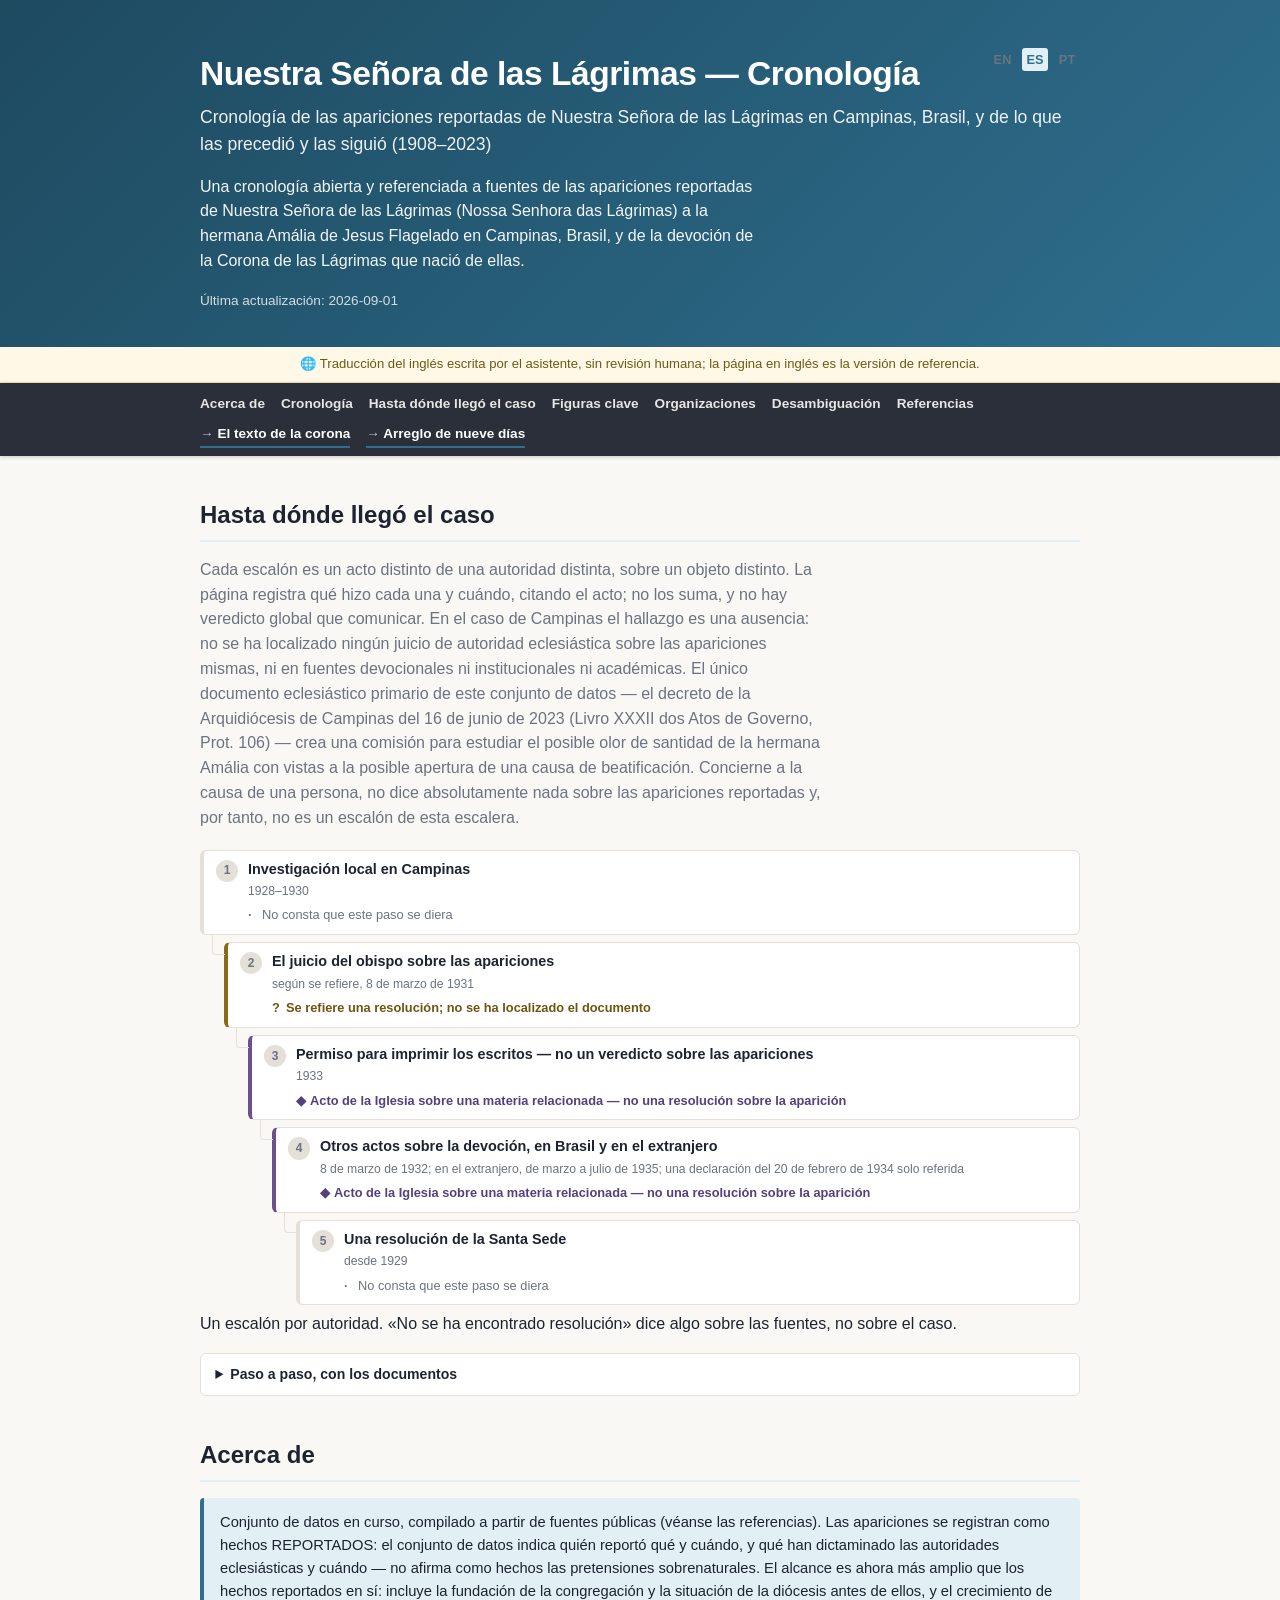
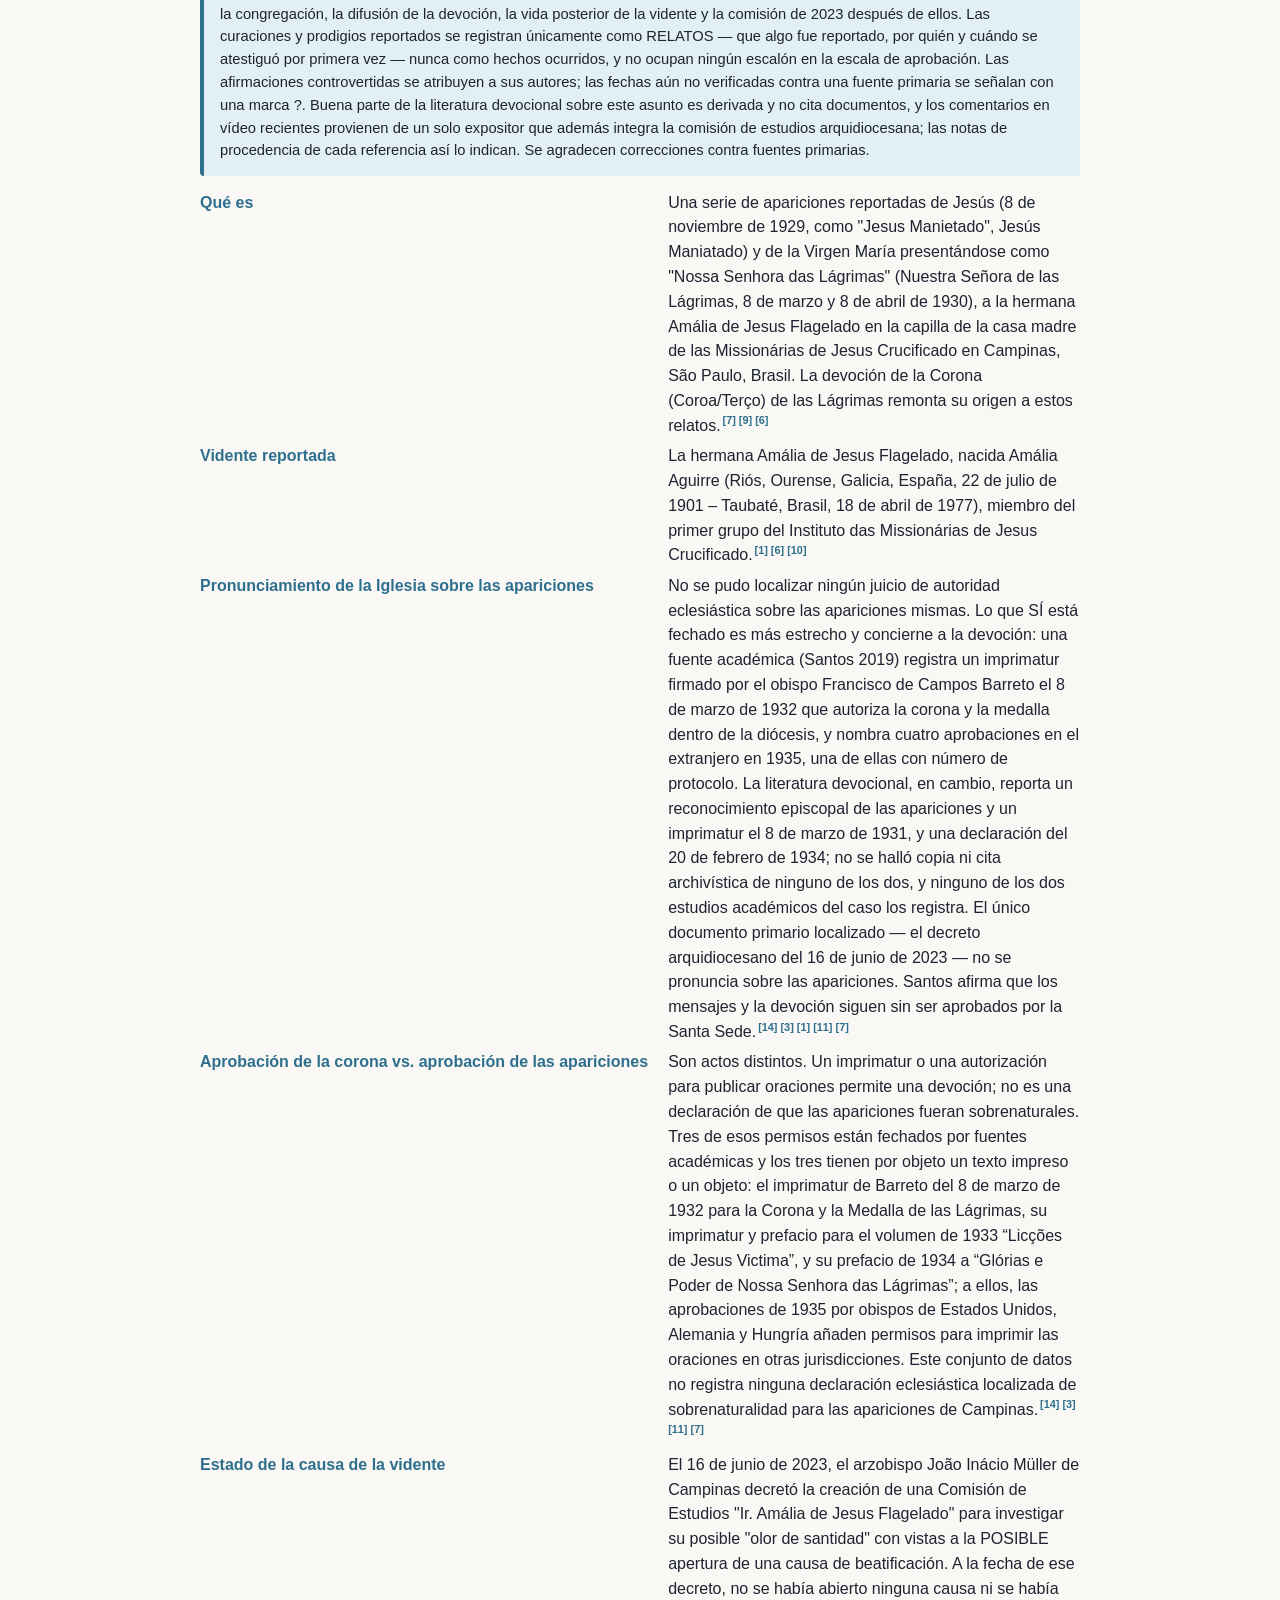
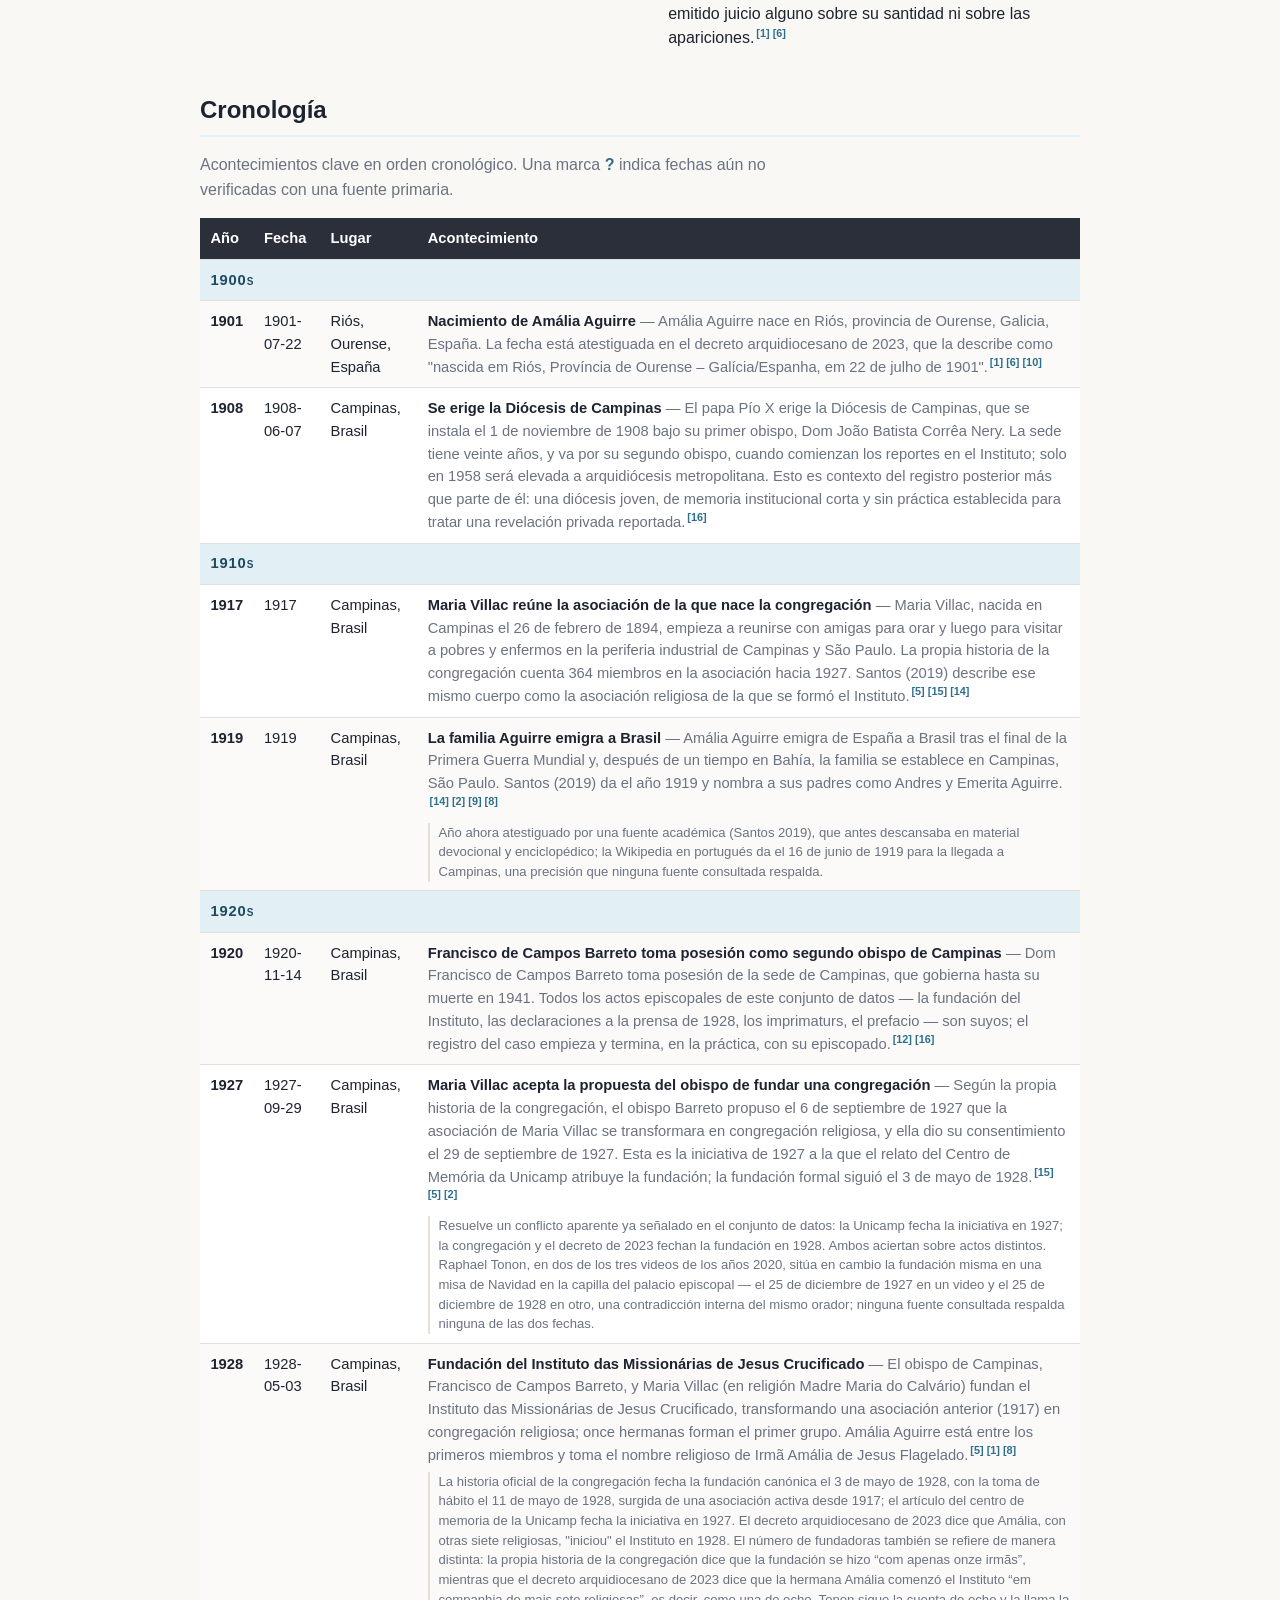
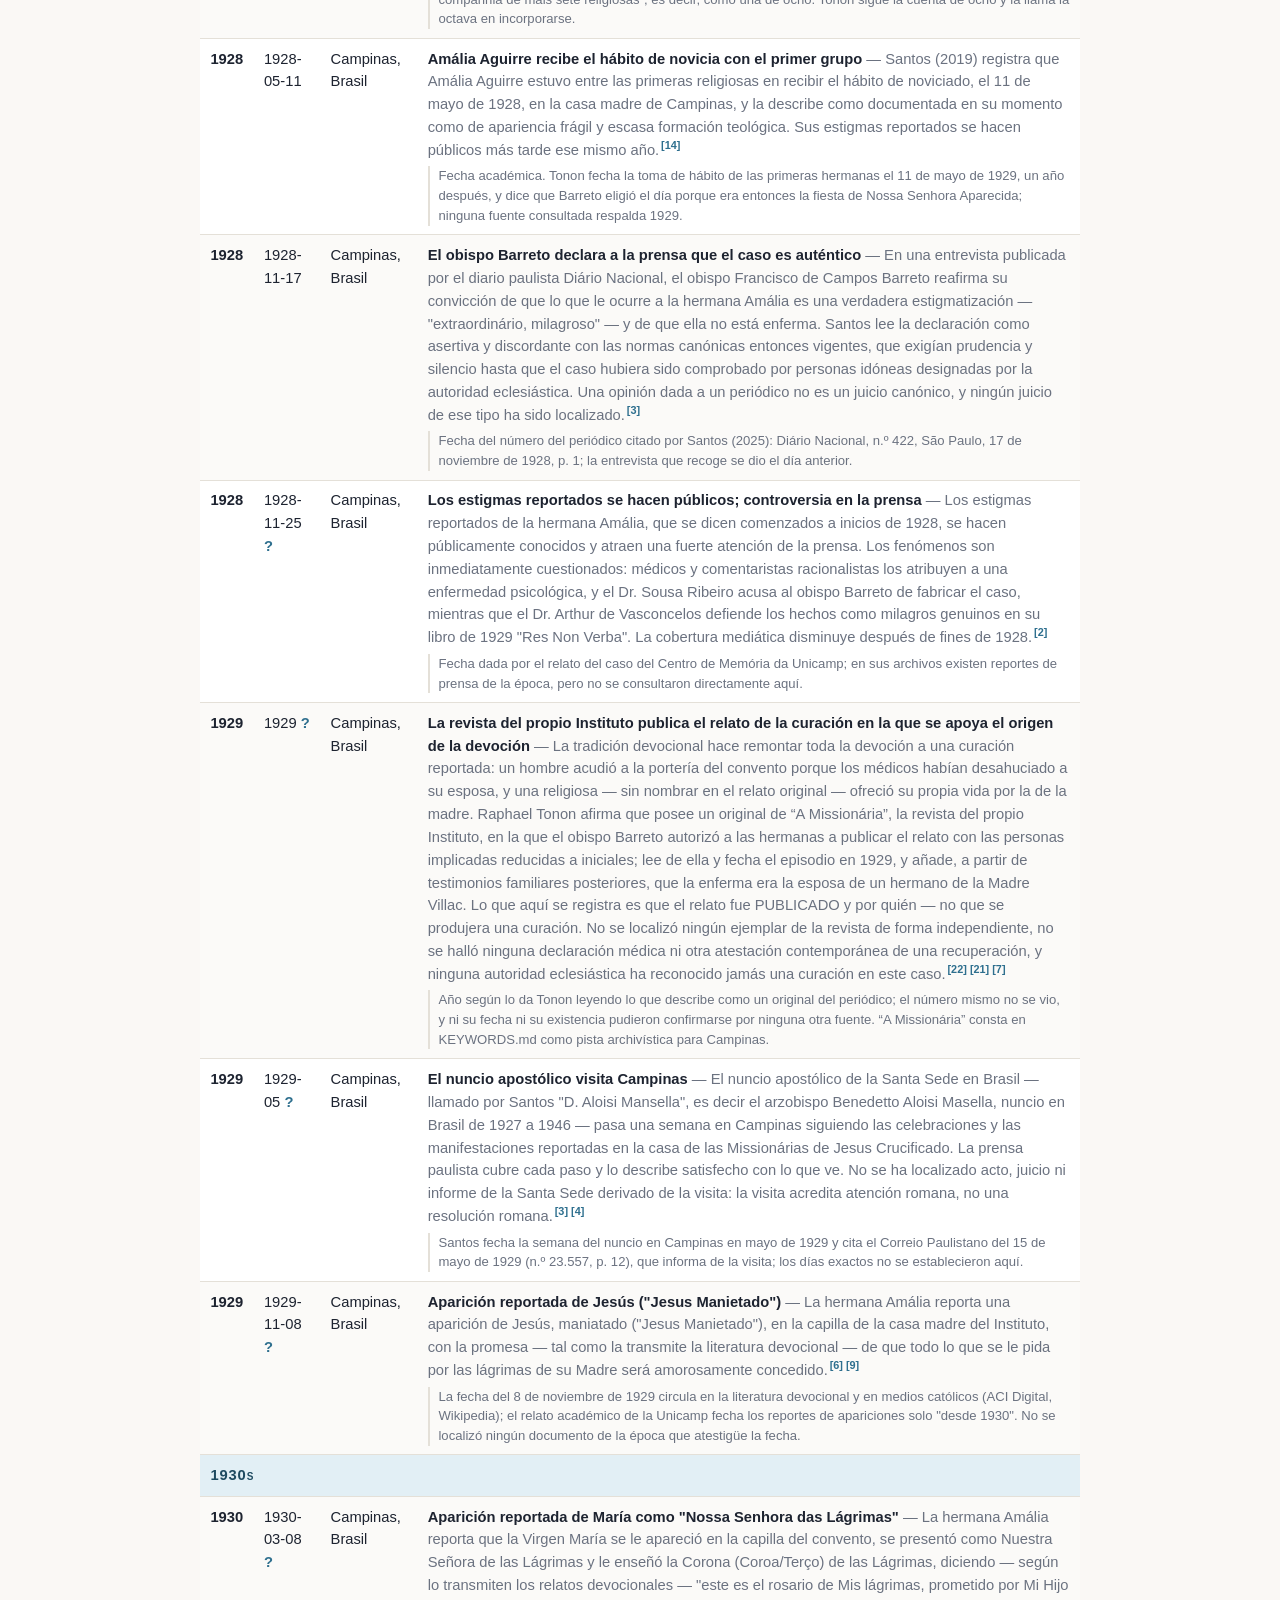
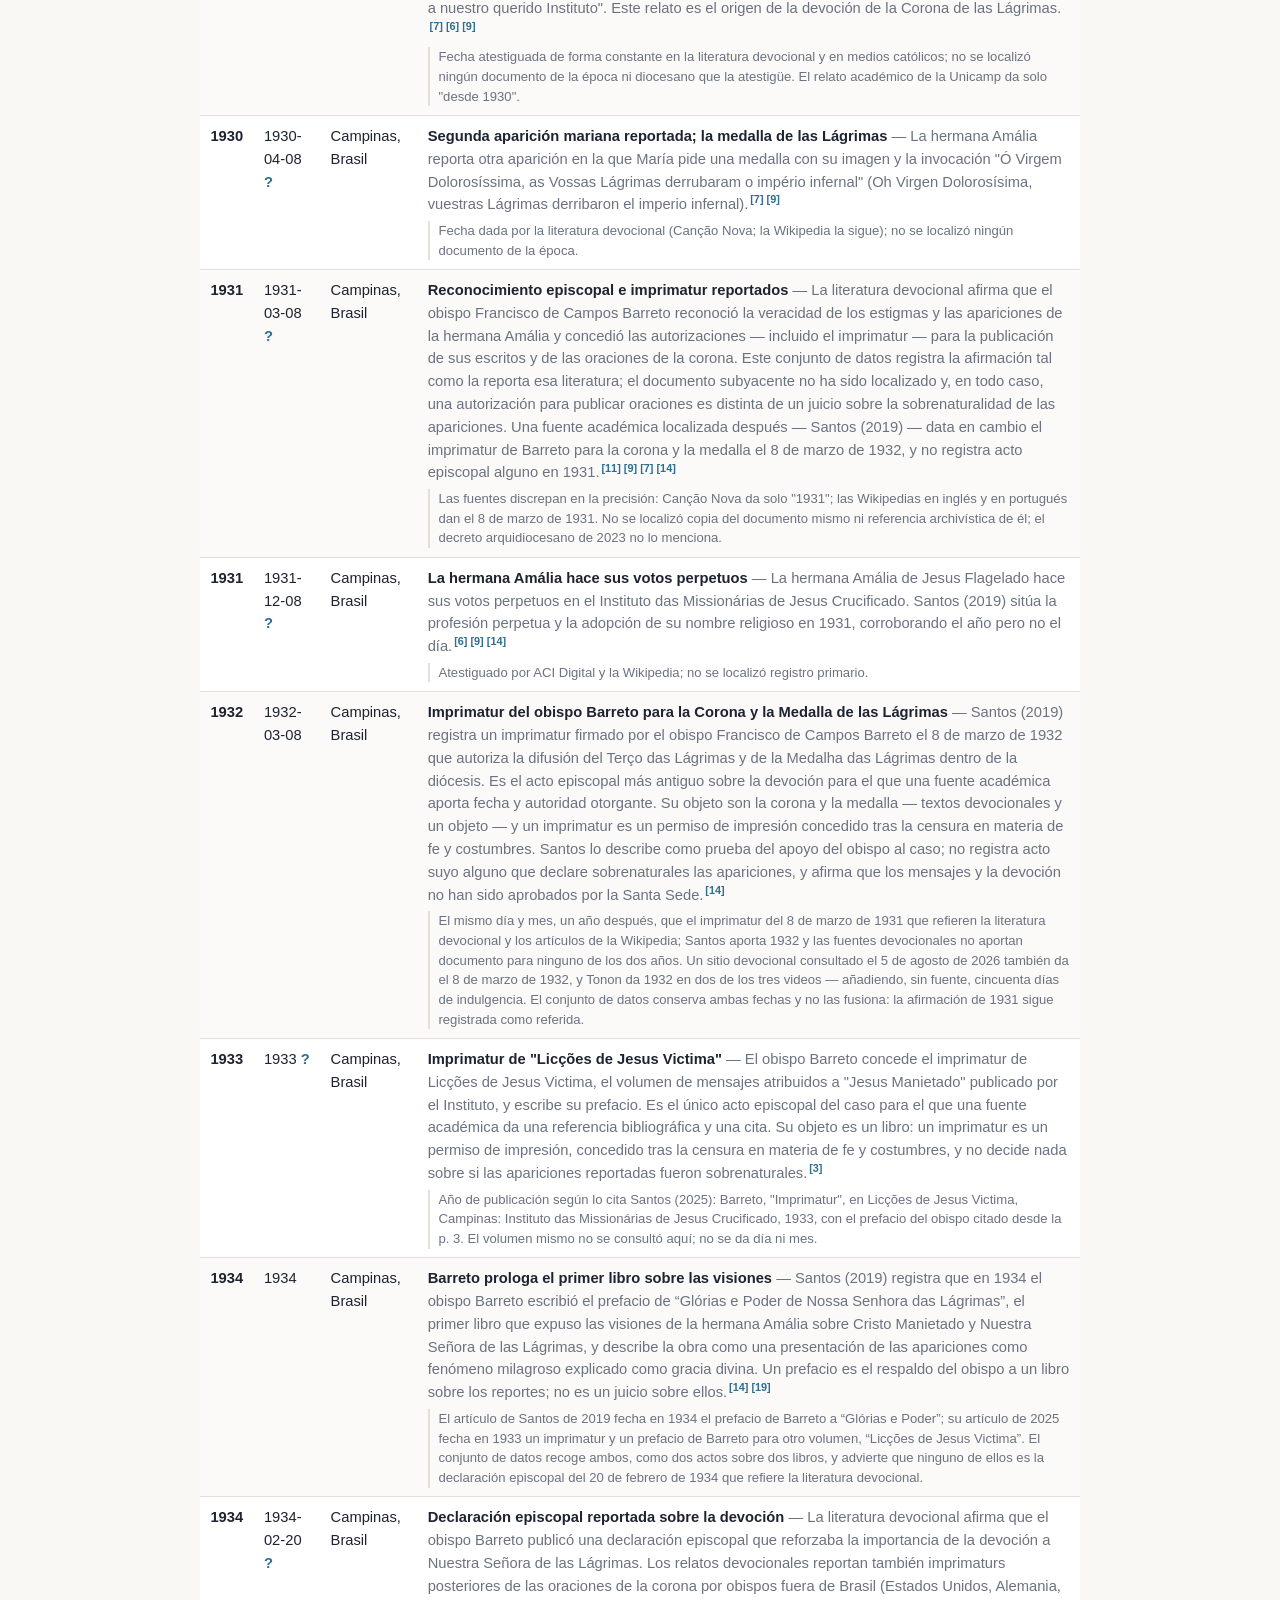
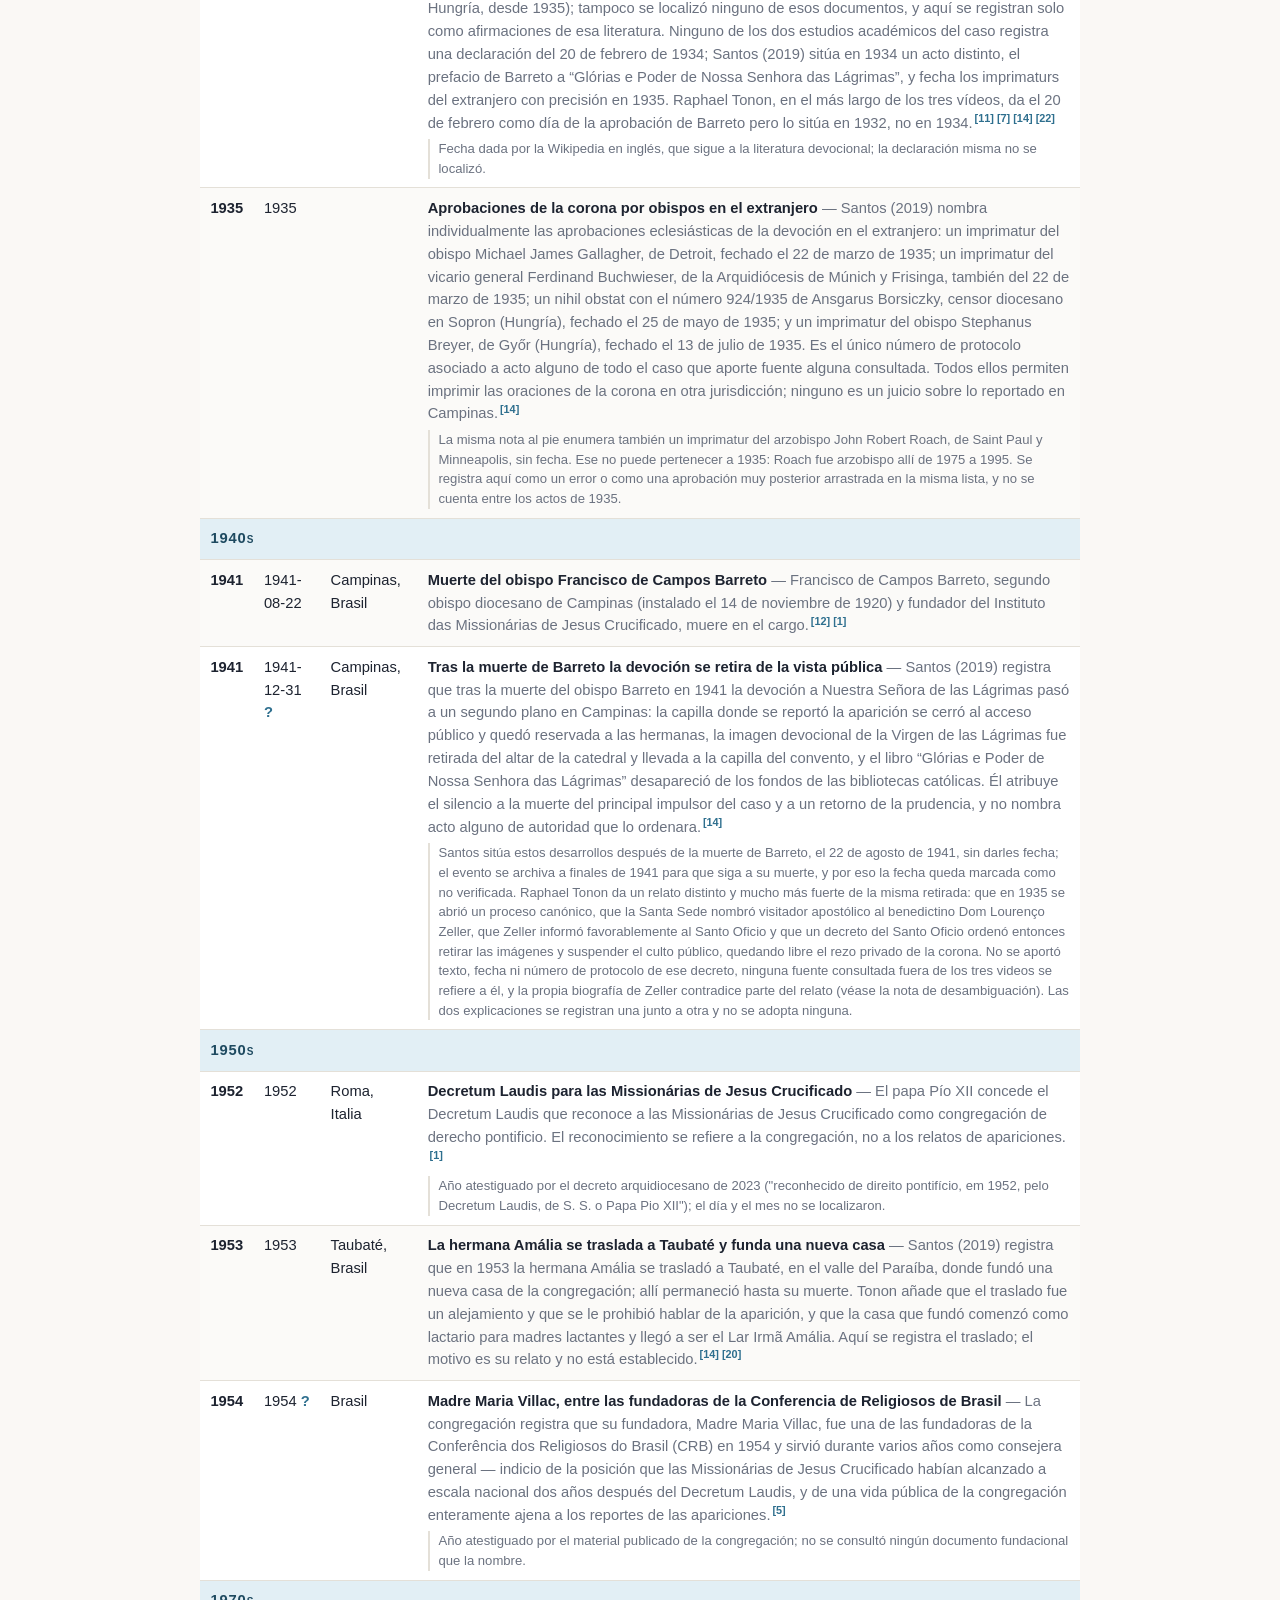
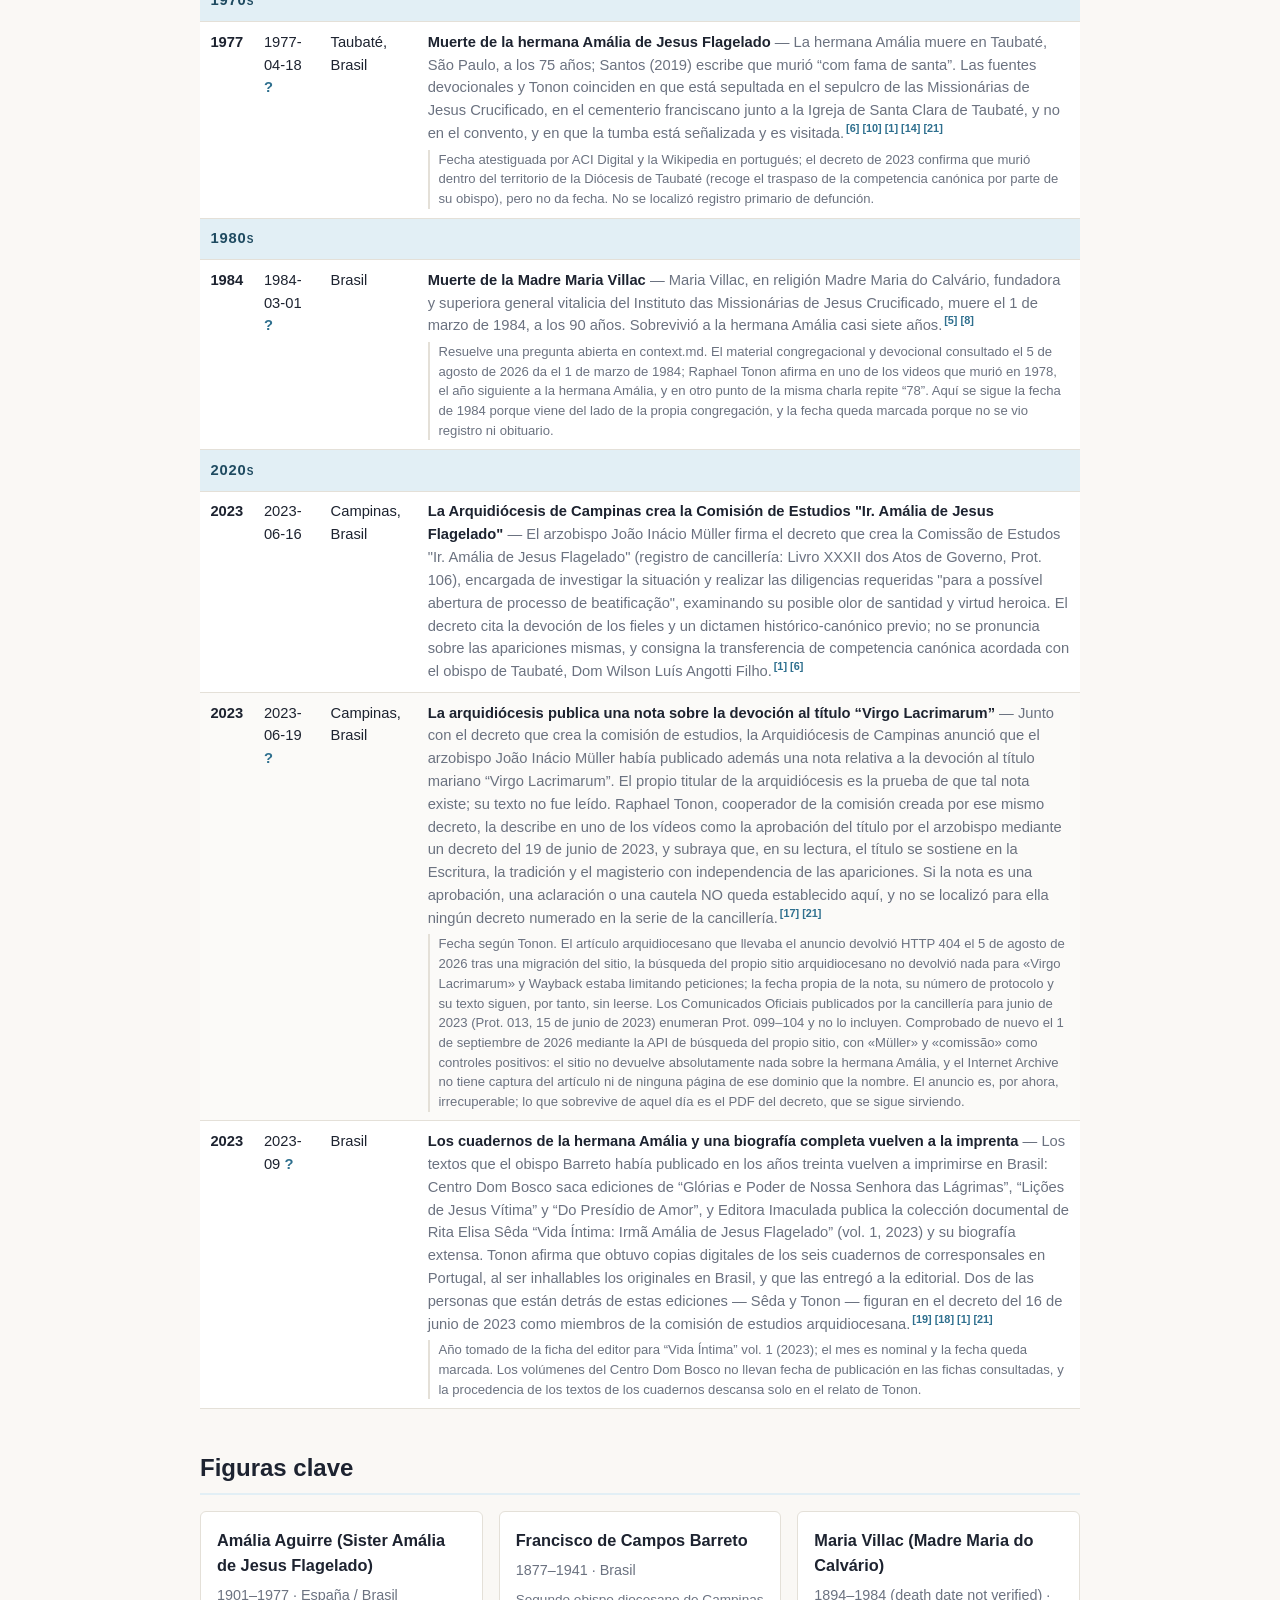
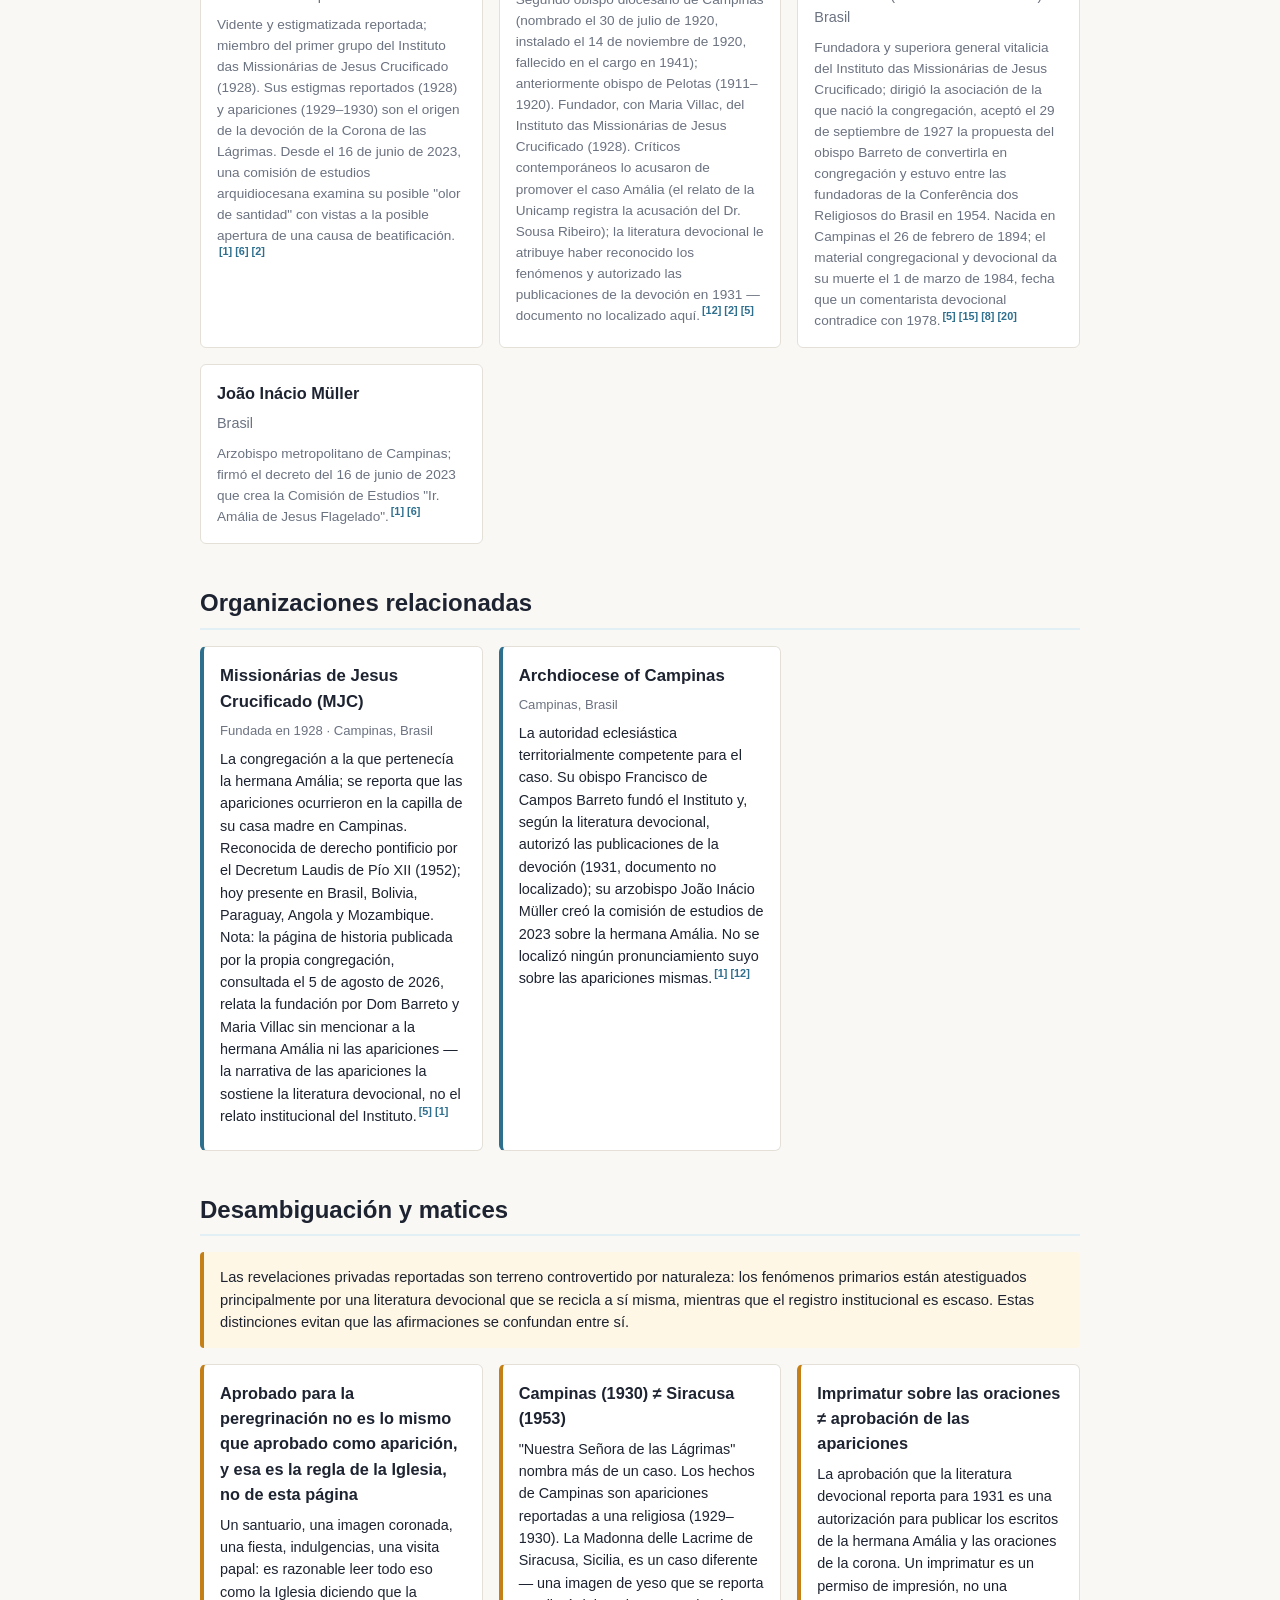
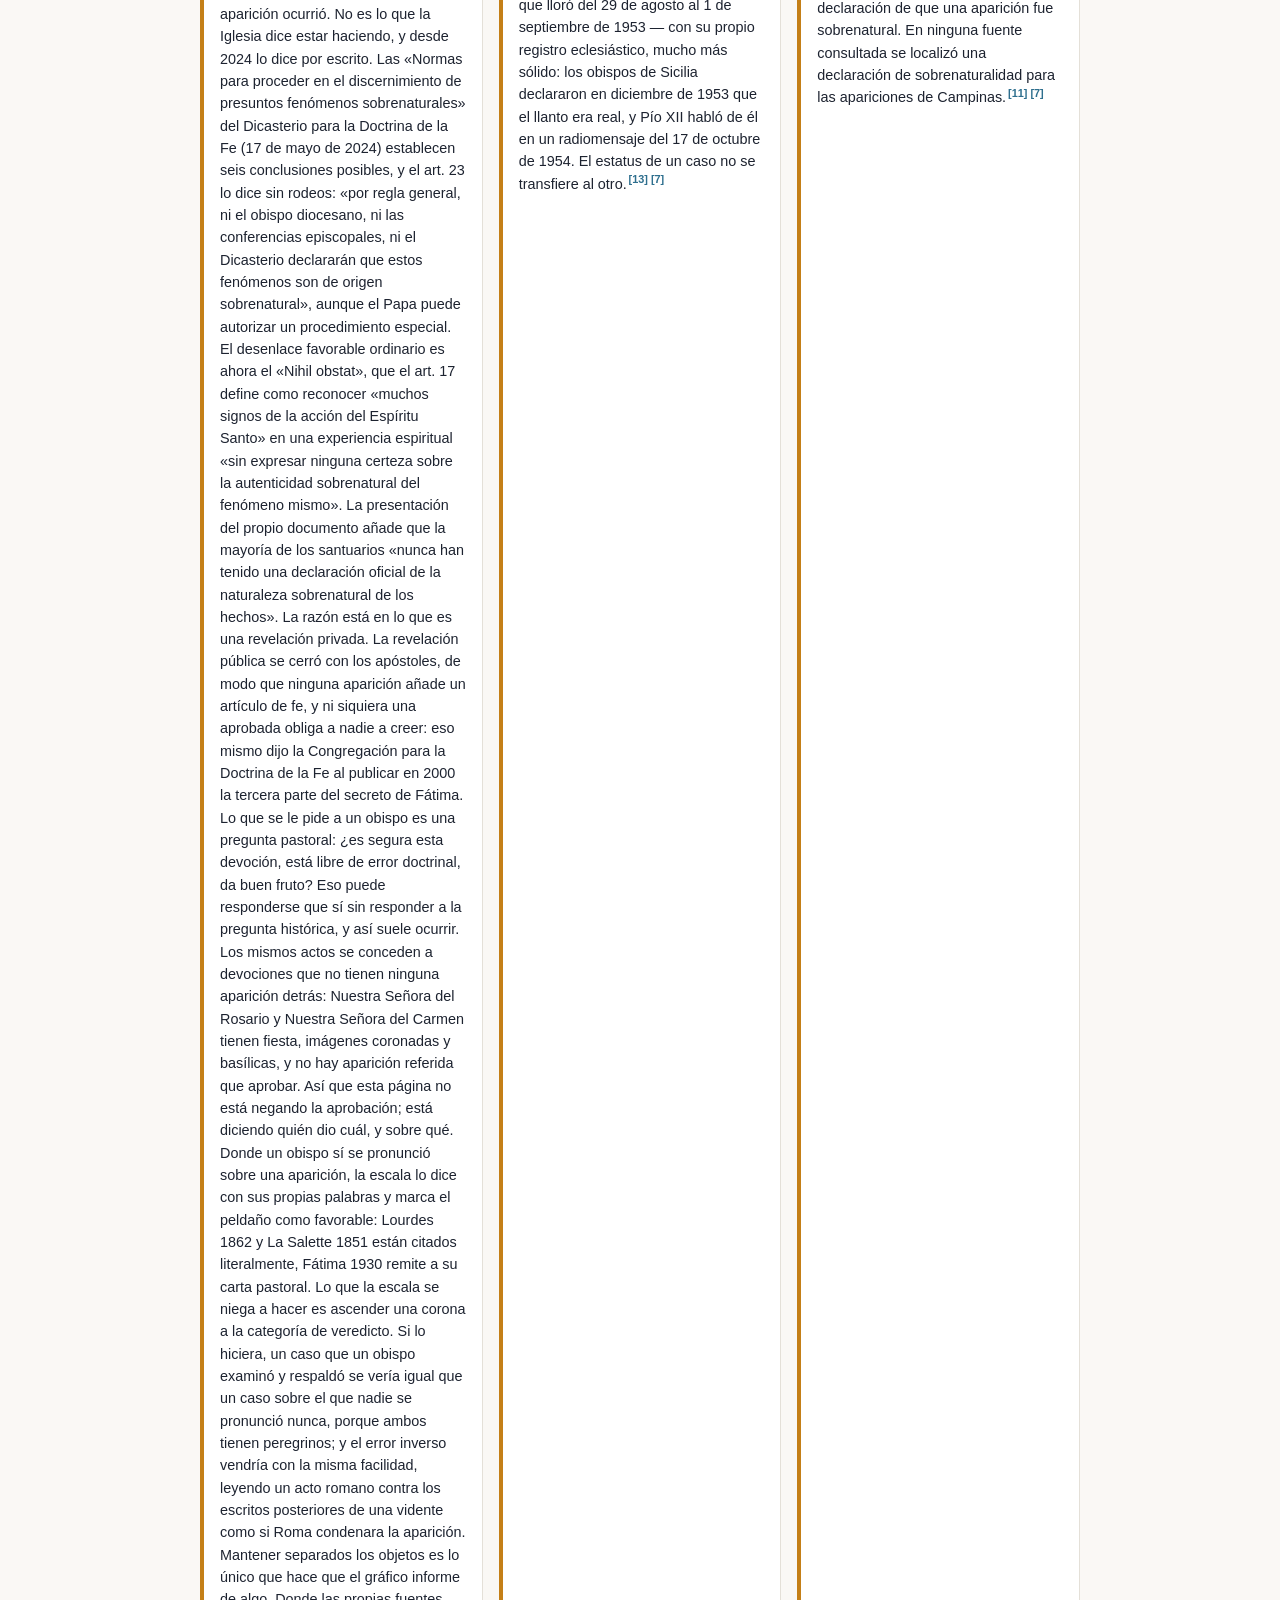
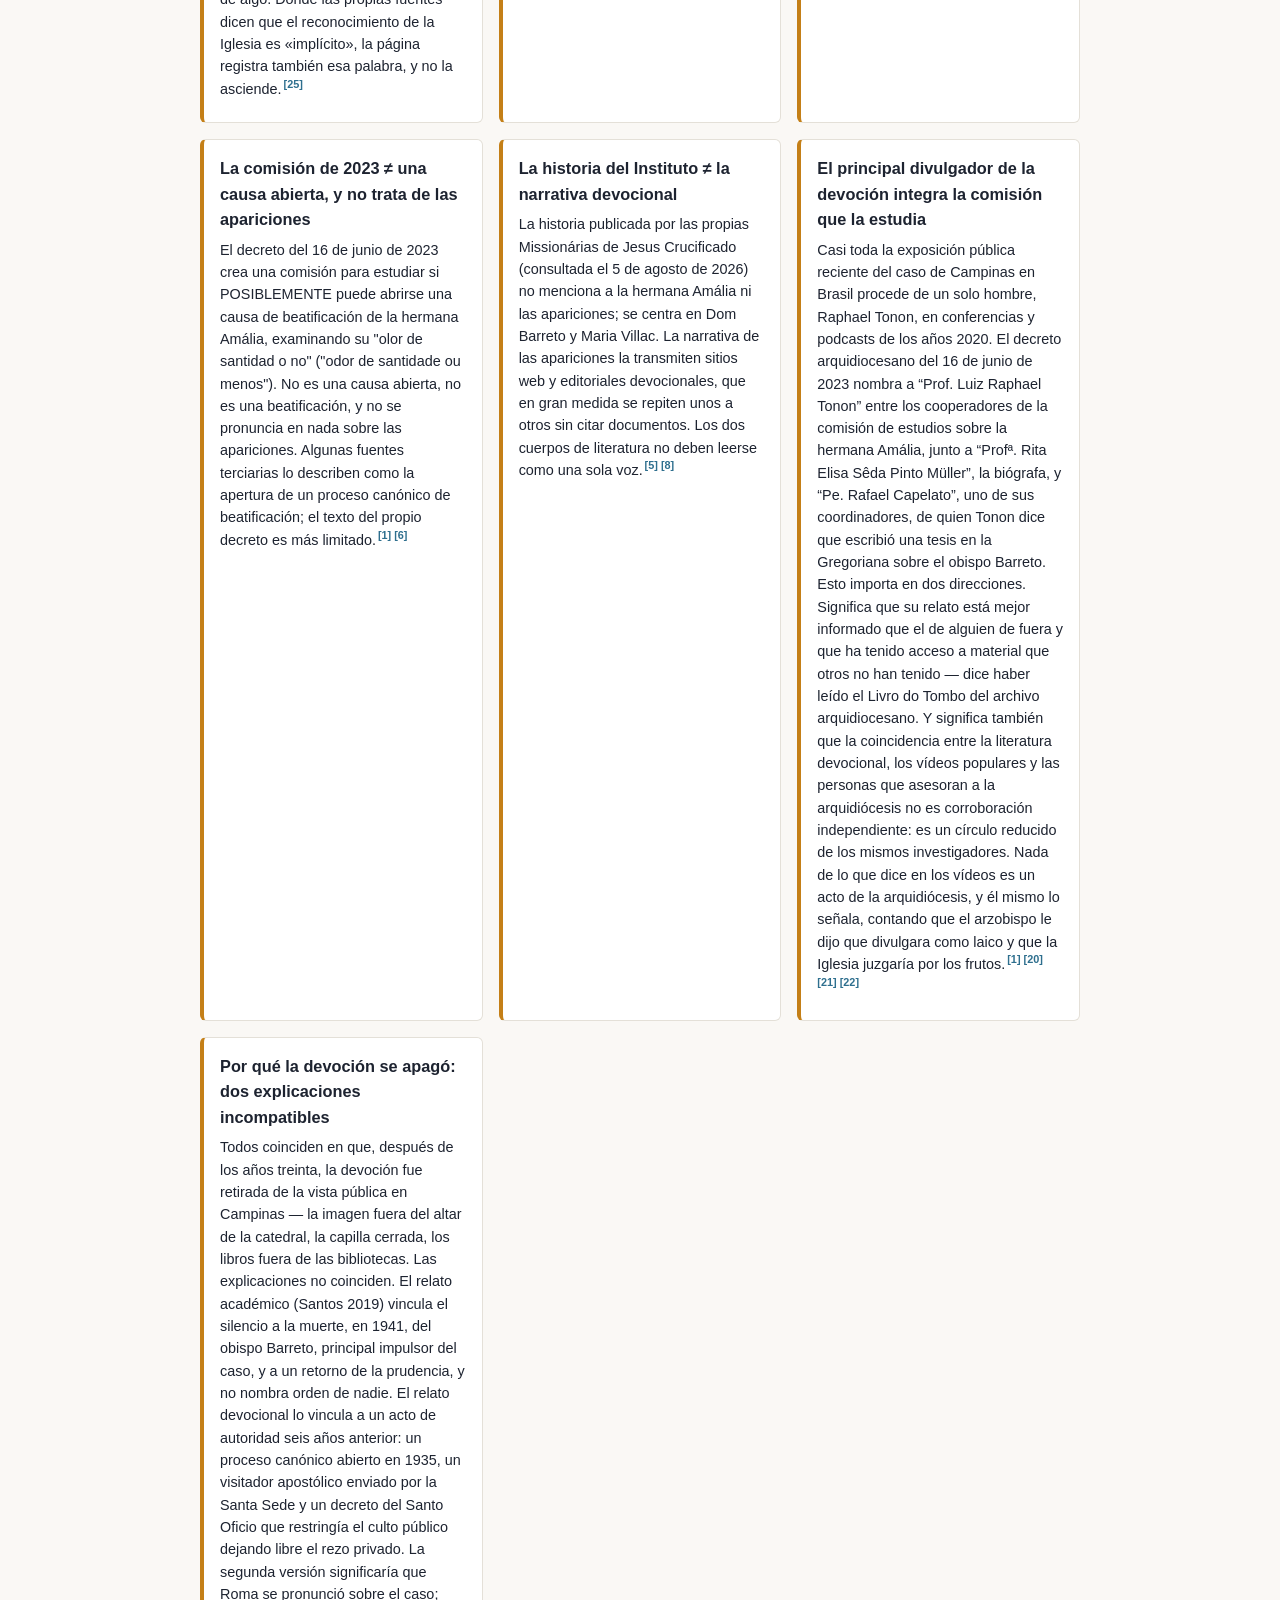
==== docs/es/index.html @ a5ec6336 "Merge remote-tracking branch 'origin/main' into claude/tears-prayer-novena-pages-sboupi" ====
<!DOCTYPE html>
<html lang="es">
<head>
  <meta charset="utf-8">
  <meta name="viewport" content="width=device-width, initial-scale=1">
  <title>Nuestra Señora de las Lágrimas — Cronología</title>
  <meta name="description" content="Una cronología abierta y referenciada a fuentes de las apariciones reportadas de Nuestra Señora de las Lágrimas (Nossa Senhora das Lágrimas) a la hermana Amália de Jesus Flagelado en Campinas, Brasil, y de la devoción de la Corona de las Lágrimas que nació de ellas.">
  <!-- Google tag (gtag.js) -->
  <script async src="https://www.googletagmanager.com/gtag/js?id=G-R9LV1QZHVE"></script>
  <script>
    window.dataLayer = window.dataLayer || [];
    function gtag(){dataLayer.push(arguments);}
    gtag('js', new Date());
    gtag('config', 'G-R9LV1QZHVE');
  </script>
  <link rel="stylesheet" href="../styles.css">
  <link rel="canonical" href="https://cronologia.github.io/lagrimas/es/">
  <link rel="alternate" hreflang="en" href="https://cronologia.github.io/lagrimas/en/">
  <link rel="alternate" hreflang="es" href="https://cronologia.github.io/lagrimas/es/">
  <link rel="alternate" hreflang="pt" href="https://cronologia.github.io/lagrimas/pt/">
  <link rel="alternate" hreflang="x-default" href="https://cronologia.github.io/lagrimas/">
  <meta property="og:type" content="website">
  <meta property="og:site_name" content="Nuestra Señora de las Lágrimas — Cronología">
  <meta property="og:locale" content="es_ES">
  <meta property="og:title" content="Nuestra Señora de las Lágrimas — Cronología">
  <meta property="og:description" content="Una cronología abierta y referenciada a fuentes de las apariciones reportadas de Nuestra Señora de las Lágrimas (Nossa Senhora das Lágrimas) a la hermana Amália de Jesus Flagelado en Campinas, Brasil, y de la devoción de la Corona de las Lágrimas que nació de ellas.">
  <meta property="og:url" content="https://cronologia.github.io/lagrimas/es/">
  <meta name="twitter:card" content="summary">
  <meta name="twitter:title" content="Nuestra Señora de las Lágrimas — Cronología">
  <meta name="twitter:description" content="Una cronología abierta y referenciada a fuentes de las apariciones reportadas de Nuestra Señora de las Lágrimas (Nossa Senhora das Lágrimas) a la hermana Amália de Jesus Flagelado en Campinas, Brasil, y de la devoción de la Corona de las Lágrimas que nació de ellas.">
  <script type="application/ld+json">
  {
    "@context": "https://schema.org",
    "@type": "WebSite",
    "name": "Nuestra Señora de las Lágrimas — Cronología",
    "description": "Una cronología abierta y referenciada a fuentes de las apariciones reportadas de Nuestra Señora de las Lágrimas (Nossa Senhora das Lágrimas) a la hermana Amália de Jesus Flagelado en Campinas, Brasil, y de la devoción de la Corona de las Lágrimas que nació de ellas.",
    "url": "https://cronologia.github.io/lagrimas/es/",
    "inLanguage": "es"
  }
  </script>
</head>
<body>
  <header class="site-header">
    <div class="wrap">
      <nav class="lang-switch" aria-label="Idioma"><a href="../en/" hreflang="en">EN</a><span class="lang-current" aria-current="true">ES</span><a href="../pt/" hreflang="pt">PT</a></nav>
      <h1>Nuestra Señora de las Lágrimas — Cronología</h1>
      <p class="subtitle">Cronología de las apariciones reportadas de Nuestra Señora de las Lágrimas en Campinas, Brasil, y de lo que las precedió y las siguió (1908–2023)</p>
      <p class="lead">Una cronología abierta y referenciada a fuentes de las apariciones reportadas de Nuestra Señora de las Lágrimas (Nossa Senhora das Lágrimas) a la hermana Amália de Jesus Flagelado en Campinas, Brasil, y de la devoción de la Corona de las Lágrimas que nació de ellas.</p>
      <p class="updated">Última actualización: 2026-09-01</p>
    </div>
  </header>
  <div class="i18n-disclaimer" role="note">🌐 Traducción del inglés escrita por el asistente, sin revisión humana; la página en inglés es la versión de referencia.</div>

  <nav class="site-nav">
    <div class="wrap">
      <a href="#about">Acerca de</a>
      <a href="#chronology">Cronología</a>
      <a href="#approval-ladder">Hasta dónde llegó el caso</a>
      <a href="#figures">Figuras clave</a>
      <a href="#organizations">Organizaciones</a>
      <a href="#disambiguation">Desambiguación</a>
      <a href="#references">Referencias</a>
      <a class="nav-page" href="chaplet/">El texto de la corona</a>
      <a class="nav-page" href="novena/">Arreglo de nueve días</a>
    </div>
  </nav>

  <main class="wrap">
    <section id="approval-ladder" class="viz">
      <h2>Hasta dónde llegó el caso</h2>
      <p class="section-intro">Cada escalón es un acto distinto de una autoridad distinta, sobre un objeto distinto. La página registra qué hizo cada una y cuándo, citando el acto; no los suma, y no hay veredicto global que comunicar. En el caso de Campinas el hallazgo es una ausencia: no se ha localizado ningún juicio de autoridad eclesiástica sobre las apariciones mismas, ni en fuentes devocionales ni institucionales ni académicas. El único documento eclesiástico primario de este conjunto de datos — el decreto de la Arquidiócesis de Campinas del 16 de junio de 2023 (Livro XXXII dos Atos de Governo, Prot. 106) — crea una comisión para estudiar el posible olor de santidad de la hermana Amália con vistas a la posible apertura de una causa de beatificación. Concierne a la causa de una persona, no dice absolutamente nada sobre las apariciones reportadas y, por tanto, no es un escalón de esta escalera.</p>
      <figure class="approval-ladder">
        <div class="viz-scroll">
        <ol class="al-cascade">
          <li class="al-node al-not-found" style="--al-step:0">
            <a href="#al-rung-1" class="al-node-link">
              <span class="al-num" aria-hidden="true">1</span>
              <span class="al-node-body">
                <span class="al-node-label">Investigación local en Campinas</span><span class="al-when">1928–1930</span>
                <span class="al-node-status"><span class="al-glyph" aria-hidden="true">·</span>No consta que este paso se diera</span>
              </span>
            </a>
          </li>
          <li class="al-node al-reported-undocumented" style="--al-step:1">
            <a href="#al-rung-2" class="al-node-link">
              <span class="al-num" aria-hidden="true">2</span>
              <span class="al-node-body">
                <span class="al-node-label">El juicio del obispo sobre las apariciones</span><span class="al-when">según se refiere, 8 de marzo de 1931</span>
                <span class="al-node-status"><span class="al-glyph" aria-hidden="true">?</span>Se refiere una resolución; no se ha localizado el documento</span>
              </span>
            </a>
          </li>
          <li class="al-node al-adjacent" style="--al-step:2">
            <a href="#al-rung-3" class="al-node-link">
              <span class="al-num" aria-hidden="true">3</span>
              <span class="al-node-body">
                <span class="al-node-label">Permiso para imprimir los escritos — no un veredicto sobre las apariciones</span><span class="al-when">1933</span>
                <span class="al-node-status"><span class="al-glyph" aria-hidden="true">◆</span>Acto de la Iglesia sobre una materia relacionada — no una resolución sobre la aparición</span>
              </span>
            </a>
          </li>
          <li class="al-node al-adjacent" style="--al-step:3">
            <a href="#al-rung-4" class="al-node-link">
              <span class="al-num" aria-hidden="true">4</span>
              <span class="al-node-body">
                <span class="al-node-label">Otros actos sobre la devoción, en Brasil y en el extranjero</span><span class="al-when">8 de marzo de 1932; en el extranjero, de marzo a julio de 1935; una declaración del 20 de febrero de 1934 solo referida</span>
                <span class="al-node-status"><span class="al-glyph" aria-hidden="true">◆</span>Acto de la Iglesia sobre una materia relacionada — no una resolución sobre la aparición</span>
              </span>
            </a>
          </li>
          <li class="al-node al-not-found" style="--al-step:4">
            <a href="#al-rung-5" class="al-node-link">
              <span class="al-num" aria-hidden="true">5</span>
              <span class="al-node-body">
                <span class="al-node-label">Una resolución de la Santa Sede</span><span class="al-when">desde 1929</span>
                <span class="al-node-status"><span class="al-glyph" aria-hidden="true">·</span>No consta que este paso se diera</span>
              </span>
            </a>
          </li>
        </ol>
        </div>
        <figcaption>Un escalón por autoridad. «No se ha encontrado resolución» dice algo sobre las fuentes, no sobre el caso.</figcaption>
      </figure>
      <details class="al-details">
        <summary>Paso a paso, con los documentos</summary>
        <div class="al-tablist" hidden aria-label="Hasta dónde llegó el caso">
            <button type="button" class="al-tab" data-al-panel="al-rung-1"><span class="al-glyph" aria-hidden="true">·</span>Investigación local en Campinas</button>
            <button type="button" class="al-tab" data-al-panel="al-rung-2"><span class="al-glyph" aria-hidden="true">?</span>El juicio del obispo sobre las apariciones</button>
            <button type="button" class="al-tab" data-al-panel="al-rung-3"><span class="al-glyph" aria-hidden="true">◆</span>Permiso para imprimir los escritos — no un veredicto sobre las apariciones</button>
            <button type="button" class="al-tab" data-al-panel="al-rung-4"><span class="al-glyph" aria-hidden="true">◆</span>Otros actos sobre la devoción, en Brasil y en el extranjero</button>
            <button type="button" class="al-tab" data-al-panel="al-rung-5"><span class="al-glyph" aria-hidden="true">·</span>Una resolución de la Santa Sede</button>
        </div>
        <div class="al-panels">
          <section id="al-rung-1" class="al-panel al-not-found">
            <h3 class="al-panel-title">Investigación local en Campinas <span class="al-when">1928–1930</span></h3>
            <p class="al-status"><span class="al-glyph" aria-hidden="true">·</span>No consta que este paso se diera</p>
<p class="al-who">Diócesis de Campinas bajo el obispo Francisco de Campos Barreto</p><p class="al-outcome">El Código de Derecho Canónico de 1917 preveía un tribunal diocesano para examinar los milagros reportados y exigía prudencia, silencio y comprobación por personas idóneas designadas por la autoridad eclesiástica antes de que nada se divulgara. El obispo sí impuso el silencio — cerró el acceso a la hermana Amália y despidió a los periodistas —, pero en ninguna fuente consultada aparece una comisión, un tribunal ni un investigador canónicamente constituido. Las indagaciones que los periódicos llamaban &quot;inquéritos&quot; las llevaron a cabo la prensa, médicos y clérigos de varias confesiones, no la diócesis. Santos lee la conducta del propio Barreto como el reverso del camino canónico: en lugar de notificar a Roma y guardar silencio, se convirtió en promotor público de los hechos.</p><p class="al-nodoc">Se consultaron: los considerandos del decreto arquidiocesano de 2023, el sitio web de la Arquidiócesis de Campinas, la historia publicada por la propia congregación (que, consultada el 5 de agosto de 2026, no menciona en absoluto a la hermana Amália ni las apariciones), el relato del caso del Centro de Memória da Unicamp y el estudio de Santos de 2025, que trabaja sobre la prensa paulista de la época. Ninguno nombra un órgano diocesano encargado de juzgar los fenómenos. Un registro así estaría, de existir, en los actos de gobierno conservados en el archivo arquidiocesano de Campinas (Cúria Metropolitana), que no se consultó para este conjunto de datos.</p>            <p class="al-cites"><sup class="cite"><a href="#ref-3" title="Reference 3">[3]</a> <a href="#ref-2" title="Reference 2">[2]</a> <a href="#ref-5" title="Reference 5">[5]</a></sup></p>
          </section>
          <section id="al-rung-2" class="al-panel al-reported-undocumented">
            <h3 class="al-panel-title">El juicio del obispo sobre las apariciones <span class="al-when">según se refiere, 8 de marzo de 1931</span></h3>
            <p class="al-status"><span class="al-glyph" aria-hidden="true">?</span>Se refiere una resolución; no se ha localizado el documento</p>
<p class="al-who">Dom Francisco de Campos Barreto, obispo de Campinas 1920–1941</p><p class="al-outcome">La literatura devocional, seguida por los artículos de Wikipedia en portugués y en inglés, afirma que el 8 de marzo de 1931 Barreto reconoció la veracidad de los estigmas y las apariciones de la hermana Amália. Ninguna fuente consultada reproduce ese acto, lo cita ni ofrece una referencia archivística de él, y el decreto arquidiocesano de 2023 no lo menciona. Lo que sí está documentado es de otra naturaleza: en noviembre de 1928 Barreto declaró a la prensa de São Paulo que se trataba de una verdadera estigmatización y de algo &quot;milagroso&quot;. Una opinión dada a un periódico — que Santos considera desajustada respecto de las normas canónicas entonces vigentes — no es un juicio sobre una aparición. Desde que se redactó este escalón se ha localizado un segundo estudio del mismo historiador (Santos 2019). Este data el imprimatur de Barreto para la corona y la medalla el 8 de marzo de 1932 — el mismo día y mes que el acto reportado, un año después — y no registra absolutamente nada para el 8 de marzo de 1931. Tampoco describe acto alguno suyo que reconozca las apariciones, ni en esa fecha ni en ninguna otra.</p><p class="al-nodoc">No se localizó texto, número de protocolo ni referencia archivística de un acto del 8 de marzo de 1931 en ninguna fuente consultada, ya fuese devocional, institucional o académica; las fuentes que transmiten la afirmación no citan documento alguno y se repiten unas a otras. De existir, se hallaría entre los actos de gobierno de la entonces Diócesis de Campinas, en el archivo arquidiocesano de la Cúria Metropolitana de Campinas, que no fue consultado aquí. Esto sigue siendo cierto después de Santos (2019): él aporta una fecha para el acto sobre la DEVOCIÓN y ninguna para un acto sobre las APARICIONES, y no reproduce ninguno de los dos. Tres vídeos devocionales grabados en los años 2020 por Raphael Tonon reiteran una aprobación episcopal y añaden que en el Archivo Apostólico Vaticano se encontró el informe de un investigador nombrado por el Vaticano sobre el caso; no se dio para él número de protocolo, fecha ni texto, y aquí se trata como una pista para ese archivo y no como prueba. Se volvió a buscar el 6 de agosto de 2026, tomando como pista el nombre del obispo y no el de la aparición, y el resultado refuerza este peldaño en lugar de moverlo. La afirmación está por todas partes: sitios devocionales y ambas Wikipedias dan el 8 de marzo de 1931 y la fórmula «reconoció la veracidad de los estigmas y de las apariciones» casi palabra por palabra, que es la firma de un único texto de origen copiado y no de una atestación independiente. Se comprobaron directamente dos fuentes que llevarían el documento si alguna lo llevara: el apostolado brasileño de la devoción, en su propia página dedicada a Dom Barreto, lo presenta como el padre fundador del Instituto y no dice absolutamente nada de una aprobación de las apariciones; y la historia de los Missionários das Lágrimas le atribuye un testimonio sobre las gracias obtenidas mediante la Corona —los frutos de la devoción— y ningún acto sobre las apariciones. Ninguna de las dos omisiones prueba que el acto no existiera. Ambas significan que, tras tres rondas de búsqueda, los únicos actos de Barreto que alguien puede fechar, citar o reproducir son actos sobre la devoción y sus textos impresos. Nada de esto niega que el obispo creyera en el caso: el peldaño siguiente registra que lo dijo a la prensa en 1928, que dio el imprimatur para la corona y la medalla y que escribió él mismo el prefacio del volumen de 1933. Lo que falta es el documento, y el Livro dos Atos de Governo de la Cúria Metropolitana de Campinas es donde estaría.</p>            <p class="al-cites"><sup class="cite"><a href="#ref-14" title="Reference 14">[14]</a> <a href="#ref-11" title="Reference 11">[11]</a> <a href="#ref-9" title="Reference 9">[9]</a> <a href="#ref-7" title="Reference 7">[7]</a> <a href="#ref-3" title="Reference 3">[3]</a> <a href="#ref-20" title="Reference 20">[20]</a> <a href="#ref-23" title="Reference 23">[23]</a> <a href="#ref-24" title="Reference 24">[24]</a></sup></p>
          </section>
          <section id="al-rung-3" class="al-panel al-adjacent">
            <h3 class="al-panel-title">Permiso para imprimir los escritos — no un veredicto sobre las apariciones <span class="al-when">1933</span></h3>
            <p class="al-status"><span class="al-glyph" aria-hidden="true">◆</span>Acto de la Iglesia sobre una materia relacionada — no una resolución sobre la aparición</p>
<p class="al-who">Dom Francisco de Campos Barreto</p><p class="al-outcome">Barreto concedió el imprimatur de Licções de Jesus Victima, el volumen de mensajes atribuidos a &quot;Jesus Manietado&quot; publicado por el Instituto en Campinas en 1933, y escribió su prefacio. Es el único acto episcopal del caso para el que una fuente académica aporta una referencia bibliográfica y una cita. Su objeto es un libro. Un imprimatur es un permiso de impresión, concedido tras la censura en materia de fe y costumbres; no resuelve nada sobre si las apariciones reportadas fueron sobrenaturales, y por eso figura aquí como un acto sobre una materia relacionada y no como un veredicto sobre el escalón anterior.</p>            <p class="al-cites"><sup class="cite"><a href="#ref-3" title="Reference 3">[3]</a></sup></p>
          </section>
          <section id="al-rung-4" class="al-panel al-adjacent">
            <h3 class="al-panel-title">Otros actos sobre la devoción, en Brasil y en el extranjero <span class="al-when">8 de marzo de 1932; en el extranjero, de marzo a julio de 1935; una declaración del 20 de febrero de 1934 solo referida</span></h3>
            <p class="al-status"><span class="al-glyph" aria-hidden="true">◆</span>Acto de la Iglesia sobre una materia relacionada — no una resolución sobre la aparición</p>
<p class="al-who">El obispo Barreto; obispos no identificados de Estados Unidos, Alemania y Hungría</p><p class="al-outcome">La literatura devocional reporta además un imprimatur del 8 de marzo de 1931 sobre las oraciones de la corona, una declaración episcopal del 20 de febrero de 1934 en la que Barreto habría reforzado la importancia de la devoción a Nuestra Señora de las Lágrimas, y otros imprimaturs de la corona concedidos por obispos en el extranjero desde 1935. Todos ellos conciernen a la devoción y a sus textos impresos, no a las apariciones, de modo que aunque mañana se produjeran todos, dejarían sin respuesta el escalón anterior. Santos (2019) data y atribuye ahora varios de ellos: da el 8 de marzo de 1932, no 1931, para el imprimatur brasileño sobre la corona y la medalla, y nombra individualmente las aprobaciones del extranjero — Detroit bajo el obispo Michael James Gallagher y Múnich-Frisinga bajo el vicario general Ferdinand Buchwieser, ambas del 22 de marzo de 1935; un nihil obstat con el número 924/1935 del censor diocesano de Sopron, del 25 de mayo de 1935; y Győr bajo el obispo Stephanus Breyer, del 13 de julio de 1935. No registra ningún acto del 20 de febrero de 1934.</p><p class="al-nodoc">Ninguno de estos textos ha sido presentado por fuente alguna consultada. Lo que cambió con Santos (2019) es que ya no son meras afirmaciones: una nota académica aporta fechas, autoridades otorgantes, sedes y — para Sopron — el único número de protocolo que fuente alguna asigna a acto alguno de este caso. Los actos en sí siguen sin verse, de modo que lo que aquí se registra es un acto atestiguado y no un acto reproducido; con todo, la evidencia que sostiene este escalón es sensiblemente más fuerte que la del escalón anterior, y la declaración referida del 20 de febrero de 1934 sigue sin respaldo alguno. El acto brasileño estaría en el archivo arquidiocesano de la Cúria Metropolitana de Campinas, cuyo Livro do Tombo un investigador devocional afirma haber consultado; los extranjeros, en las cancillerías de Detroit, Múnich y Frisinga, Sopron y Győr.</p>            <p class="al-cites"><sup class="cite"><a href="#ref-14" title="Reference 14">[14]</a> <a href="#ref-11" title="Reference 11">[11]</a> <a href="#ref-7" title="Reference 7">[7]</a></sup></p>
          </section>
          <section id="al-rung-5" class="al-panel al-not-found">
            <h3 class="al-panel-title">Una resolución de la Santa Sede <span class="al-when">desde 1929</span></h3>
            <p class="al-status"><span class="al-glyph" aria-hidden="true">·</span>No consta que este paso se diera</p>
<p class="al-who">Curia romana; nunciatura apostólica en Brasil</p><p class="al-outcome">Roma no estuvo ausente del caso. En mayo de 1929 el nuncio apostólico en Brasil, Benedetto Aloisi Masella, pasó una semana en Campinas siguiendo las celebraciones y las manifestaciones reportadas en el Instituto, con la prensa de São Paulo cubriendo cada paso y describiéndolo como complacido con lo que veía. Pero una visita no es un acto: no se ha localizado decreto, rescripto, respuesta ni informe de la Santa Sede o de dicasterio romano alguno sobre las apariciones de Campinas, y ninguna fuente consultada se refiere a uno. Santos (2019) afirma llanamente que los mensajes y la devoción no han sido aprobados por la Santa Sede. Frente a ello, los tres vídeos devocionales incorporados a este conjunto de datos sí afirman una actuación romana: que Pío XI nombró un investigador, que en 1935 se abrió un proceso canónico con el benedictino Dom Lourenço Zeller como visitador apostólico, que Zeller informó favorablemente y que un decreto del Santo Oficio ordenó entonces retirar las imágenes y suspender el culto público. Eso es la afirmación de un acto romano restrictivo, no favorable, e indocumentado en todos sus extremos.</p><p class="al-nodoc">Este escalón dice &quot;no se halló resolución&quot;, no &quot;el caso nunca llegó a Roma&quot;, y la distinción es lo esencial. Consignarlo como &quot;no llegó&quot; exigiría prueba positiva de que el caso nunca fue remitido, y no la hay: la visita del nuncio en 1929 muestra atención romana, mientras que la afirmación de que Barreto omitió la notificación esperada a la Santa Sede se apoya en la crítica de un sacerdote contemporáneo en la prensa y en la lectura que de ella hace Santos, no en un documento. Se buscó en: todas las fuentes de este conjunto de datos, el sitio de la Arquidiócesis de Campinas, la cobertura de los medios católicos sobre la comisión de 2023 y búsquedas abiertas en la web de cualquier acto de la Santa Sede o de la Doctrina de la Fe sobre el caso de Campinas. No se consultaron las Acta Apostolicae Sedis de los años treinta ni los propios expedientes de la nunciatura, y cualquiera de ellos podría aún contener algo. Se ha añadido después una salvedad: tres vídeos devocionales ahora citados en este conjunto de datos SÍ se refieren a actos romanos — un nombramiento por Pío XI, una visita apostólica de 1935 y un decreto del Santo Oficio — sin fecha, número de protocolo ni texto para ninguno de ellos, y ninguna fuente institucional o académica consultada menciona ninguno de los tres. La persona nombrada es real y se comprueba en parte: Dom Lourenço Zeller OSB (Riedlingen 1873 – Belém 1945) fue un benedictino de origen alemán en Brasil, nombrado obispo titular de Dorilea por Pío XI el 7 de enero de 1939 y sepultado en el monasterio de Río de Janeiro. Lo que no está atestiguado es su papel en este caso — y los vídeos fechan mal su nombramiento episcopal en 1945 y lo llaman abad de Río, cosa que nunca fue. Siguen siendo pistas para el Archivo Apostólico Vaticano y para la curia de Campinas.</p>            <p class="al-cites"><sup class="cite"><a href="#ref-14" title="Reference 14">[14]</a> <a href="#ref-3" title="Reference 3">[3]</a> <a href="#ref-4" title="Reference 4">[4]</a> <a href="#ref-20" title="Reference 20">[20]</a> <a href="#ref-22" title="Reference 22">[22]</a></sup></p>
          </section>
        </div>
      </details>
      <script>(function () {
        var s = document.currentScript.closest('section');
        var det = s.querySelector('.al-details');
        var list = s.querySelector('.al-tablist');
        var tabs = [].slice.call(s.querySelectorAll('.al-tab'));
        var panels = [].slice.call(s.querySelectorAll('.al-panel'));
        if (!det || !tabs.length || tabs.length !== panels.length) return;
        list.hidden = false;
        list.setAttribute('role', 'tablist');
        function select(id, focus) {
          tabs.forEach(function (b, i) {
            var on = b.getAttribute('data-al-panel') === id;
            b.setAttribute('aria-selected', on ? 'true' : 'false');
            b.setAttribute('tabindex', on ? '0' : '-1');
            panels[i].hidden = !on;
            if (on && focus) b.focus();
          });
        }
        tabs.forEach(function (b, i) {
          b.setAttribute('role', 'tab');
          b.id = b.getAttribute('data-al-panel') + '-tab';
          panels[i].setAttribute('role', 'tabpanel');
          panels[i].setAttribute('aria-labelledby', b.id);
          panels[i].tabIndex = 0;
          b.addEventListener('click', function () { select(b.getAttribute('data-al-panel'), false); });
          b.addEventListener('keydown', function (e) {
            var d = e.key === 'ArrowRight' ? 1 : e.key === 'ArrowLeft' ? -1 : 0;
            if (!d) return;
            e.preventDefault();
            var n = (i + d + tabs.length) % tabs.length;
            select(tabs[n].getAttribute('data-al-panel'), true);
          });
        });
        // A cascade node opens the disclosure and selects its panel, instead of
        // jumping the page to a fragment inside a collapsed <details>.
        [].slice.call(s.querySelectorAll('.al-node-link')).forEach(function (a) {
          a.addEventListener('click', function (e) {
            e.preventDefault();
            det.open = true;
            select(a.getAttribute('href').slice(1), true);
          });
        });
        select(tabs[0].getAttribute('data-al-panel'), false);
      })();</script>
    </section>

    <section id="about">
      <h2>Acerca de</h2>
      <p class="notice">Conjunto de datos en curso, compilado a partir de fuentes públicas (véanse las referencias). Las apariciones se registran como hechos REPORTADOS: el conjunto de datos indica quién reportó qué y cuándo, y qué han dictaminado las autoridades eclesiásticas y cuándo — no afirma como hechos las pretensiones sobrenaturales. El alcance es ahora más amplio que los hechos reportados en sí: incluye la fundación de la congregación y la situación de la diócesis antes de ellos, y el crecimiento de la congregación, la difusión de la devoción, la vida posterior de la vidente y la comisión de 2023 después de ellos. Las curaciones y prodigios reportados se registran únicamente como RELATOS — que algo fue reportado, por quién y cuándo se atestiguó por primera vez — nunca como hechos ocurridos, y no ocupan ningún escalón en la escala de aprobación. Las afirmaciones controvertidas se atribuyen a sus autores; las fechas aún no verificadas contra una fuente primaria se señalan con una marca ?. Buena parte de la literatura devocional sobre este asunto es derivada y no cita documentos, y los comentarios en vídeo recientes provienen de un solo expositor que además integra la comisión de estudios arquidiocesana; las notas de procedencia de cada referencia así lo indican. Se agradecen correcciones contra fuentes primarias.</p>
      <dl class="facts">
        <dt>Qué es</dt>
        <dd>Una serie de apariciones reportadas de Jesús (8 de noviembre de 1929, como &quot;Jesus Manietado&quot;, Jesús Maniatado) y de la Virgen María presentándose como &quot;Nossa Senhora das Lágrimas&quot; (Nuestra Señora de las Lágrimas, 8 de marzo y 8 de abril de 1930), a la hermana Amália de Jesus Flagelado en la capilla de la casa madre de las Missionárias de Jesus Crucificado en Campinas, São Paulo, Brasil. La devoción de la Corona (Coroa/Terço) de las Lágrimas remonta su origen a estos relatos.<sup class="cite"><a href="#ref-7" title="Reference 7">[7]</a> <a href="#ref-9" title="Reference 9">[9]</a> <a href="#ref-6" title="Reference 6">[6]</a></sup></dd>
        <dt>Vidente reportada</dt>
        <dd>La hermana Amália de Jesus Flagelado, nacida Amália Aguirre (Riós, Ourense, Galicia, España, 22 de julio de 1901 – Taubaté, Brasil, 18 de abril de 1977), miembro del primer grupo del Instituto das Missionárias de Jesus Crucificado.<sup class="cite"><a href="#ref-1" title="Reference 1">[1]</a> <a href="#ref-6" title="Reference 6">[6]</a> <a href="#ref-10" title="Reference 10">[10]</a></sup></dd>
        <dt>Pronunciamiento de la Iglesia sobre las apariciones</dt>
        <dd>No se pudo localizar ningún juicio de autoridad eclesiástica sobre las apariciones mismas. Lo que SÍ está fechado es más estrecho y concierne a la devoción: una fuente académica (Santos 2019) registra un imprimatur firmado por el obispo Francisco de Campos Barreto el 8 de marzo de 1932 que autoriza la corona y la medalla dentro de la diócesis, y nombra cuatro aprobaciones en el extranjero en 1935, una de ellas con número de protocolo. La literatura devocional, en cambio, reporta un reconocimiento episcopal de las apariciones y un imprimatur el 8 de marzo de 1931, y una declaración del 20 de febrero de 1934; no se halló copia ni cita archivística de ninguno de los dos, y ninguno de los dos estudios académicos del caso los registra. El único documento primario localizado — el decreto arquidiocesano del 16 de junio de 2023 — no se pronuncia sobre las apariciones. Santos afirma que los mensajes y la devoción siguen sin ser aprobados por la Santa Sede.<sup class="cite"><a href="#ref-14" title="Reference 14">[14]</a> <a href="#ref-3" title="Reference 3">[3]</a> <a href="#ref-1" title="Reference 1">[1]</a> <a href="#ref-11" title="Reference 11">[11]</a> <a href="#ref-7" title="Reference 7">[7]</a></sup></dd>
        <dt>Aprobación de la corona vs. aprobación de las apariciones</dt>
        <dd>Son actos distintos. Un imprimatur o una autorización para publicar oraciones permite una devoción; no es una declaración de que las apariciones fueran sobrenaturales. Tres de esos permisos están fechados por fuentes académicas y los tres tienen por objeto un texto impreso o un objeto: el imprimatur de Barreto del 8 de marzo de 1932 para la Corona y la Medalla de las Lágrimas, su imprimatur y prefacio para el volumen de 1933 “Licções de Jesus Victima”, y su prefacio de 1934 a “Glórias e Poder de Nossa Senhora das Lágrimas”; a ellos, las aprobaciones de 1935 por obispos de Estados Unidos, Alemania y Hungría añaden permisos para imprimir las oraciones en otras jurisdicciones. Este conjunto de datos no registra ninguna declaración eclesiástica localizada de sobrenaturalidad para las apariciones de Campinas.<sup class="cite"><a href="#ref-14" title="Reference 14">[14]</a> <a href="#ref-3" title="Reference 3">[3]</a> <a href="#ref-11" title="Reference 11">[11]</a> <a href="#ref-7" title="Reference 7">[7]</a></sup></dd>
        <dt>Estado de la causa de la vidente</dt>
        <dd>El 16 de junio de 2023, el arzobispo João Inácio Müller de Campinas decretó la creación de una Comisión de Estudios &quot;Ir. Amália de Jesus Flagelado&quot; para investigar su posible &quot;olor de santidad&quot; con vistas a la POSIBLE apertura de una causa de beatificación. A la fecha de ese decreto, no se había abierto ninguna causa ni se había emitido juicio alguno sobre su santidad ni sobre las apariciones.<sup class="cite"><a href="#ref-1" title="Reference 1">[1]</a> <a href="#ref-6" title="Reference 6">[6]</a></sup></dd>
      </dl>
    </section>

    <section id="chronology">
      <h2>Cronología</h2>
      <p class="section-intro">Acontecimientos clave en orden cronológico. Una marca <span class="flag">?</span> indica
      fechas aún no verificadas con una fuente primaria.</p>
      <div class="table-scroll">
      <table class="meetings">
        <thead>
          <tr><th>Año</th><th>Fecha</th><th>Lugar</th><th>Acontecimiento</th></tr>
        </thead>
        <tbody>
        <tr class="decade-row" id="decade-1900"><th colspan="4">1900s</th></tr>
        <tr>
          <td class="year">1901</td>
          <td>1901-07-22</td>
          <td>Riós, Ourense, España</td>
          <td><strong>Nacimiento de Amália Aguirre</strong> <span class="muted">— Amália Aguirre nace en Riós, provincia de Ourense, Galicia, España. La fecha está atestiguada en el decreto arquidiocesano de 2023, que la describe como &quot;nascida em Riós, Província de Ourense – Galícia/Espanha, em 22 de julho de 1901&quot;.</span><sup class="cite"><a href="#ref-1" title="Reference 1">[1]</a> <a href="#ref-6" title="Reference 6">[6]</a> <a href="#ref-10" title="Reference 10">[10]</a></sup></td>
        </tr>
        <tr>
          <td class="year">1908</td>
          <td>1908-06-07</td>
          <td>Campinas, Brasil</td>
          <td><strong>Se erige la Diócesis de Campinas</strong> <span class="muted">— El papa Pío X erige la Diócesis de Campinas, que se instala el 1 de noviembre de 1908 bajo su primer obispo, Dom João Batista Corrêa Nery. La sede tiene veinte años, y va por su segundo obispo, cuando comienzan los reportes en el Instituto; solo en 1958 será elevada a arquidiócesis metropolitana. Esto es contexto del registro posterior más que parte de él: una diócesis joven, de memoria institucional corta y sin práctica establecida para tratar una revelación privada reportada.</span><sup class="cite"><a href="#ref-16" title="Reference 16">[16]</a></sup></td>
        </tr>
        <tr class="decade-row" id="decade-1910"><th colspan="4">1910s</th></tr>
        <tr>
          <td class="year">1917</td>
          <td>1917</td>
          <td>Campinas, Brasil</td>
          <td><strong>Maria Villac reúne la asociación de la que nace la congregación</strong> <span class="muted">— Maria Villac, nacida en Campinas el 26 de febrero de 1894, empieza a reunirse con amigas para orar y luego para visitar a pobres y enfermos en la periferia industrial de Campinas y São Paulo. La propia historia de la congregación cuenta 364 miembros en la asociación hacia 1927. Santos (2019) describe ese mismo cuerpo como la asociación religiosa de la que se formó el Instituto.</span><sup class="cite"><a href="#ref-5" title="Reference 5">[5]</a> <a href="#ref-15" title="Reference 15">[15]</a> <a href="#ref-14" title="Reference 14">[14]</a></sup></td>
        </tr>
        <tr>
          <td class="year">1919</td>
          <td>1919</td>
          <td>Campinas, Brasil</td>
          <td><strong>La familia Aguirre emigra a Brasil</strong> <span class="muted">— Amália Aguirre emigra de España a Brasil tras el final de la Primera Guerra Mundial y, después de un tiempo en Bahía, la familia se establece en Campinas, São Paulo. Santos (2019) da el año 1919 y nombra a sus padres como Andres y Emerita Aguirre.</span><sup class="cite"><a href="#ref-14" title="Reference 14">[14]</a> <a href="#ref-2" title="Reference 2">[2]</a> <a href="#ref-9" title="Reference 9">[9]</a> <a href="#ref-8" title="Reference 8">[8]</a></sup><span class="date-note">Año ahora atestiguado por una fuente académica (Santos 2019), que antes descansaba en material devocional y enciclopédico; la Wikipedia en portugués da el 16 de junio de 1919 para la llegada a Campinas, una precisión que ninguna fuente consultada respalda.</span></td>
        </tr>
        <tr class="decade-row" id="decade-1920"><th colspan="4">1920s</th></tr>
        <tr>
          <td class="year">1920</td>
          <td>1920-11-14</td>
          <td>Campinas, Brasil</td>
          <td><strong>Francisco de Campos Barreto toma posesión como segundo obispo de Campinas</strong> <span class="muted">— Dom Francisco de Campos Barreto toma posesión de la sede de Campinas, que gobierna hasta su muerte en 1941. Todos los actos episcopales de este conjunto de datos — la fundación del Instituto, las declaraciones a la prensa de 1928, los imprimaturs, el prefacio — son suyos; el registro del caso empieza y termina, en la práctica, con su episcopado.</span><sup class="cite"><a href="#ref-12" title="Reference 12">[12]</a> <a href="#ref-16" title="Reference 16">[16]</a></sup></td>
        </tr>
        <tr>
          <td class="year">1927</td>
          <td>1927-09-29</td>
          <td>Campinas, Brasil</td>
          <td><strong>Maria Villac acepta la propuesta del obispo de fundar una congregación</strong> <span class="muted">— Según la propia historia de la congregación, el obispo Barreto propuso el 6 de septiembre de 1927 que la asociación de Maria Villac se transformara en congregación religiosa, y ella dio su consentimiento el 29 de septiembre de 1927. Esta es la iniciativa de 1927 a la que el relato del Centro de Memória da Unicamp atribuye la fundación; la fundación formal siguió el 3 de mayo de 1928.</span><sup class="cite"><a href="#ref-15" title="Reference 15">[15]</a> <a href="#ref-5" title="Reference 5">[5]</a> <a href="#ref-2" title="Reference 2">[2]</a></sup><span class="date-note">Resuelve un conflicto aparente ya señalado en el conjunto de datos: la Unicamp fecha la iniciativa en 1927; la congregación y el decreto de 2023 fechan la fundación en 1928. Ambos aciertan sobre actos distintos. Raphael Tonon, en dos de los tres videos de los años 2020, sitúa en cambio la fundación misma en una misa de Navidad en la capilla del palacio episcopal — el 25 de diciembre de 1927 en un video y el 25 de diciembre de 1928 en otro, una contradicción interna del mismo orador; ninguna fuente consultada respalda ninguna de las dos fechas.</span></td>
        </tr>
        <tr>
          <td class="year">1928</td>
          <td>1928-05-03</td>
          <td>Campinas, Brasil</td>
          <td><strong>Fundación del Instituto das Missionárias de Jesus Crucificado</strong> <span class="muted">— El obispo de Campinas, Francisco de Campos Barreto, y Maria Villac (en religión Madre Maria do Calvário) fundan el Instituto das Missionárias de Jesus Crucificado, transformando una asociación anterior (1917) en congregación religiosa; once hermanas forman el primer grupo. Amália Aguirre está entre los primeros miembros y toma el nombre religioso de Irmã Amália de Jesus Flagelado.</span><sup class="cite"><a href="#ref-5" title="Reference 5">[5]</a> <a href="#ref-1" title="Reference 1">[1]</a> <a href="#ref-8" title="Reference 8">[8]</a></sup><span class="date-note">La historia oficial de la congregación fecha la fundación canónica el 3 de mayo de 1928, con la toma de hábito el 11 de mayo de 1928, surgida de una asociación activa desde 1917; el artículo del centro de memoria de la Unicamp fecha la iniciativa en 1927. El decreto arquidiocesano de 2023 dice que Amália, con otras siete religiosas, &quot;iniciou&quot; el Instituto en 1928. El número de fundadoras también se refiere de manera distinta: la propia historia de la congregación dice que la fundación se hizo “com apenas onze irmãs”, mientras que el decreto arquidiocesano de 2023 dice que la hermana Amália comenzó el Instituto “em companhia de mais sete religiosas”, es decir, como una de ocho. Tonon sigue la cuenta de ocho y la llama la octava en incorporarse.</span></td>
        </tr>
        <tr>
          <td class="year">1928</td>
          <td>1928-05-11</td>
          <td>Campinas, Brasil</td>
          <td><strong>Amália Aguirre recibe el hábito de novicia con el primer grupo</strong> <span class="muted">— Santos (2019) registra que Amália Aguirre estuvo entre las primeras religiosas en recibir el hábito de noviciado, el 11 de mayo de 1928, en la casa madre de Campinas, y la describe como documentada en su momento como de apariencia frágil y escasa formación teológica. Sus estigmas reportados se hacen públicos más tarde ese mismo año.</span><sup class="cite"><a href="#ref-14" title="Reference 14">[14]</a></sup><span class="date-note">Fecha académica. Tonon fecha la toma de hábito de las primeras hermanas el 11 de mayo de 1929, un año después, y dice que Barreto eligió el día porque era entonces la fiesta de Nossa Senhora Aparecida; ninguna fuente consultada respalda 1929.</span></td>
        </tr>
        <tr>
          <td class="year">1928</td>
          <td>1928-11-17</td>
          <td>Campinas, Brasil</td>
          <td><strong>El obispo Barreto declara a la prensa que el caso es auténtico</strong> <span class="muted">— En una entrevista publicada por el diario paulista Diário Nacional, el obispo Francisco de Campos Barreto reafirma su convicción de que lo que le ocurre a la hermana Amália es una verdadera estigmatización — &quot;extraordinário, milagroso&quot; — y de que ella no está enferma. Santos lee la declaración como asertiva y discordante con las normas canónicas entonces vigentes, que exigían prudencia y silencio hasta que el caso hubiera sido comprobado por personas idóneas designadas por la autoridad eclesiástica. Una opinión dada a un periódico no es un juicio canónico, y ningún juicio de ese tipo ha sido localizado.</span><sup class="cite"><a href="#ref-3" title="Reference 3">[3]</a></sup><span class="date-note">Fecha del número del periódico citado por Santos (2025): Diário Nacional, n.º 422, São Paulo, 17 de noviembre de 1928, p. 1; la entrevista que recoge se dio el día anterior.</span></td>
        </tr>
        <tr>
          <td class="year">1928</td>
          <td>1928-11-25 <span class="flag" title="Fecha aún no verificada con una fuente primaria">?</span></td>
          <td>Campinas, Brasil</td>
          <td><strong>Los estigmas reportados se hacen públicos; controversia en la prensa</strong> <span class="muted">— Los estigmas reportados de la hermana Amália, que se dicen comenzados a inicios de 1928, se hacen públicamente conocidos y atraen una fuerte atención de la prensa. Los fenómenos son inmediatamente cuestionados: médicos y comentaristas racionalistas los atribuyen a una enfermedad psicológica, y el Dr. Sousa Ribeiro acusa al obispo Barreto de fabricar el caso, mientras que el Dr. Arthur de Vasconcelos defiende los hechos como milagros genuinos en su libro de 1929 &quot;Res Non Verba&quot;. La cobertura mediática disminuye después de fines de 1928.</span><sup class="cite"><a href="#ref-2" title="Reference 2">[2]</a></sup><span class="date-note">Fecha dada por el relato del caso del Centro de Memória da Unicamp; en sus archivos existen reportes de prensa de la época, pero no se consultaron directamente aquí.</span></td>
        </tr>
        <tr>
          <td class="year">1929</td>
          <td>1929 <span class="flag" title="Fecha aún no verificada con una fuente primaria">?</span></td>
          <td>Campinas, Brasil</td>
          <td><strong>La revista del propio Instituto publica el relato de la curación en la que se apoya el origen de la devoción</strong> <span class="muted">— La tradición devocional hace remontar toda la devoción a una curación reportada: un hombre acudió a la portería del convento porque los médicos habían desahuciado a su esposa, y una religiosa — sin nombrar en el relato original — ofreció su propia vida por la de la madre. Raphael Tonon afirma que posee un original de “A Missionária”, la revista del propio Instituto, en la que el obispo Barreto autorizó a las hermanas a publicar el relato con las personas implicadas reducidas a iniciales; lee de ella y fecha el episodio en 1929, y añade, a partir de testimonios familiares posteriores, que la enferma era la esposa de un hermano de la Madre Villac. Lo que aquí se registra es que el relato fue PUBLICADO y por quién — no que se produjera una curación. No se localizó ningún ejemplar de la revista de forma independiente, no se halló ninguna declaración médica ni otra atestación contemporánea de una recuperación, y ninguna autoridad eclesiástica ha reconocido jamás una curación en este caso.</span><sup class="cite"><a href="#ref-22" title="Reference 22">[22]</a> <a href="#ref-21" title="Reference 21">[21]</a> <a href="#ref-7" title="Reference 7">[7]</a></sup><span class="date-note">Año según lo da Tonon leyendo lo que describe como un original del periódico; el número mismo no se vio, y ni su fecha ni su existencia pudieron confirmarse por ninguna otra fuente. “A Missionária” consta en KEYWORDS.md como pista archivística para Campinas.</span></td>
        </tr>
        <tr>
          <td class="year">1929</td>
          <td>1929-05 <span class="flag" title="Fecha aún no verificada con una fuente primaria">?</span></td>
          <td>Campinas, Brasil</td>
          <td><strong>El nuncio apostólico visita Campinas</strong> <span class="muted">— El nuncio apostólico de la Santa Sede en Brasil — llamado por Santos &quot;D. Aloisi Mansella&quot;, es decir el arzobispo Benedetto Aloisi Masella, nuncio en Brasil de 1927 a 1946 — pasa una semana en Campinas siguiendo las celebraciones y las manifestaciones reportadas en la casa de las Missionárias de Jesus Crucificado. La prensa paulista cubre cada paso y lo describe satisfecho con lo que ve. No se ha localizado acto, juicio ni informe de la Santa Sede derivado de la visita: la visita acredita atención romana, no una resolución romana.</span><sup class="cite"><a href="#ref-3" title="Reference 3">[3]</a> <a href="#ref-4" title="Reference 4">[4]</a></sup><span class="date-note">Santos fecha la semana del nuncio en Campinas en mayo de 1929 y cita el Correio Paulistano del 15 de mayo de 1929 (n.º 23.557, p. 12), que informa de la visita; los días exactos no se establecieron aquí.</span></td>
        </tr>
        <tr>
          <td class="year">1929</td>
          <td>1929-11-08 <span class="flag" title="Fecha aún no verificada con una fuente primaria">?</span></td>
          <td>Campinas, Brasil</td>
          <td><strong>Aparición reportada de Jesús (&quot;Jesus Manietado&quot;)</strong> <span class="muted">— La hermana Amália reporta una aparición de Jesús, maniatado (&quot;Jesus Manietado&quot;), en la capilla de la casa madre del Instituto, con la promesa — tal como la transmite la literatura devocional — de que todo lo que se le pida por las lágrimas de su Madre será amorosamente concedido.</span><sup class="cite"><a href="#ref-6" title="Reference 6">[6]</a> <a href="#ref-9" title="Reference 9">[9]</a></sup><span class="date-note">La fecha del 8 de noviembre de 1929 circula en la literatura devocional y en medios católicos (ACI Digital, Wikipedia); el relato académico de la Unicamp fecha los reportes de apariciones solo &quot;desde 1930&quot;. No se localizó ningún documento de la época que atestigüe la fecha.</span></td>
        </tr>
        <tr class="decade-row" id="decade-1930"><th colspan="4">1930s</th></tr>
        <tr>
          <td class="year">1930</td>
          <td>1930-03-08 <span class="flag" title="Fecha aún no verificada con una fuente primaria">?</span></td>
          <td>Campinas, Brasil</td>
          <td><strong>Aparición reportada de María como &quot;Nossa Senhora das Lágrimas&quot;</strong> <span class="muted">— La hermana Amália reporta que la Virgen María se le apareció en la capilla del convento, se presentó como Nuestra Señora de las Lágrimas y le enseñó la Corona (Coroa/Terço) de las Lágrimas, diciendo — según lo transmiten los relatos devocionales — &quot;este es el rosario de Mis lágrimas, prometido por Mi Hijo a nuestro querido Instituto&quot;. Este relato es el origen de la devoción de la Corona de las Lágrimas.</span><sup class="cite"><a href="#ref-7" title="Reference 7">[7]</a> <a href="#ref-6" title="Reference 6">[6]</a> <a href="#ref-9" title="Reference 9">[9]</a></sup><span class="date-note">Fecha atestiguada de forma constante en la literatura devocional y en medios católicos; no se localizó ningún documento de la época ni diocesano que la atestigüe. El relato académico de la Unicamp da solo &quot;desde 1930&quot;.</span></td>
        </tr>
        <tr>
          <td class="year">1930</td>
          <td>1930-04-08 <span class="flag" title="Fecha aún no verificada con una fuente primaria">?</span></td>
          <td>Campinas, Brasil</td>
          <td><strong>Segunda aparición mariana reportada; la medalla de las Lágrimas</strong> <span class="muted">— La hermana Amália reporta otra aparición en la que María pide una medalla con su imagen y la invocación &quot;Ó Virgem Dolorosíssima, as Vossas Lágrimas derrubaram o império infernal&quot; (Oh Virgen Dolorosísima, vuestras Lágrimas derribaron el imperio infernal).</span><sup class="cite"><a href="#ref-7" title="Reference 7">[7]</a> <a href="#ref-9" title="Reference 9">[9]</a></sup><span class="date-note">Fecha dada por la literatura devocional (Canção Nova; la Wikipedia la sigue); no se localizó ningún documento de la época.</span></td>
        </tr>
        <tr>
          <td class="year">1931</td>
          <td>1931-03-08 <span class="flag" title="Fecha aún no verificada con una fuente primaria">?</span></td>
          <td>Campinas, Brasil</td>
          <td><strong>Reconocimiento episcopal e imprimatur reportados</strong> <span class="muted">— La literatura devocional afirma que el obispo Francisco de Campos Barreto reconoció la veracidad de los estigmas y las apariciones de la hermana Amália y concedió las autorizaciones — incluido el imprimatur — para la publicación de sus escritos y de las oraciones de la corona. Este conjunto de datos registra la afirmación tal como la reporta esa literatura; el documento subyacente no ha sido localizado y, en todo caso, una autorización para publicar oraciones es distinta de un juicio sobre la sobrenaturalidad de las apariciones. Una fuente académica localizada después — Santos (2019) — data en cambio el imprimatur de Barreto para la corona y la medalla el 8 de marzo de 1932, y no registra acto episcopal alguno en 1931.</span><sup class="cite"><a href="#ref-11" title="Reference 11">[11]</a> <a href="#ref-9" title="Reference 9">[9]</a> <a href="#ref-7" title="Reference 7">[7]</a> <a href="#ref-14" title="Reference 14">[14]</a></sup><span class="date-note">Las fuentes discrepan en la precisión: Canção Nova da solo &quot;1931&quot;; las Wikipedias en inglés y en portugués dan el 8 de marzo de 1931. No se localizó copia del documento mismo ni referencia archivística de él; el decreto arquidiocesano de 2023 no lo menciona.</span></td>
        </tr>
        <tr>
          <td class="year">1931</td>
          <td>1931-12-08 <span class="flag" title="Fecha aún no verificada con una fuente primaria">?</span></td>
          <td>Campinas, Brasil</td>
          <td><strong>La hermana Amália hace sus votos perpetuos</strong> <span class="muted">— La hermana Amália de Jesus Flagelado hace sus votos perpetuos en el Instituto das Missionárias de Jesus Crucificado. Santos (2019) sitúa la profesión perpetua y la adopción de su nombre religioso en 1931, corroborando el año pero no el día.</span><sup class="cite"><a href="#ref-6" title="Reference 6">[6]</a> <a href="#ref-9" title="Reference 9">[9]</a> <a href="#ref-14" title="Reference 14">[14]</a></sup><span class="date-note">Atestiguado por ACI Digital y la Wikipedia; no se localizó registro primario.</span></td>
        </tr>
        <tr>
          <td class="year">1932</td>
          <td>1932-03-08</td>
          <td>Campinas, Brasil</td>
          <td><strong>Imprimatur del obispo Barreto para la Corona y la Medalla de las Lágrimas</strong> <span class="muted">— Santos (2019) registra un imprimatur firmado por el obispo Francisco de Campos Barreto el 8 de marzo de 1932 que autoriza la difusión del Terço das Lágrimas y de la Medalha das Lágrimas dentro de la diócesis. Es el acto episcopal más antiguo sobre la devoción para el que una fuente académica aporta fecha y autoridad otorgante. Su objeto son la corona y la medalla — textos devocionales y un objeto — y un imprimatur es un permiso de impresión concedido tras la censura en materia de fe y costumbres. Santos lo describe como prueba del apoyo del obispo al caso; no registra acto suyo alguno que declare sobrenaturales las apariciones, y afirma que los mensajes y la devoción no han sido aprobados por la Santa Sede.</span><sup class="cite"><a href="#ref-14" title="Reference 14">[14]</a></sup><span class="date-note">El mismo día y mes, un año después, que el imprimatur del 8 de marzo de 1931 que refieren la literatura devocional y los artículos de la Wikipedia; Santos aporta 1932 y las fuentes devocionales no aportan documento para ninguno de los dos años. Un sitio devocional consultado el 5 de agosto de 2026 también da el 8 de marzo de 1932, y Tonon da 1932 en dos de los tres videos — añadiendo, sin fuente, cincuenta días de indulgencia. El conjunto de datos conserva ambas fechas y no las fusiona: la afirmación de 1931 sigue registrada como referida.</span></td>
        </tr>
        <tr>
          <td class="year">1933</td>
          <td>1933 <span class="flag" title="Fecha aún no verificada con una fuente primaria">?</span></td>
          <td>Campinas, Brasil</td>
          <td><strong>Imprimatur de &quot;Licções de Jesus Victima&quot;</strong> <span class="muted">— El obispo Barreto concede el imprimatur de Licções de Jesus Victima, el volumen de mensajes atribuidos a &quot;Jesus Manietado&quot; publicado por el Instituto, y escribe su prefacio. Es el único acto episcopal del caso para el que una fuente académica da una referencia bibliográfica y una cita. Su objeto es un libro: un imprimatur es un permiso de impresión, concedido tras la censura en materia de fe y costumbres, y no decide nada sobre si las apariciones reportadas fueron sobrenaturales.</span><sup class="cite"><a href="#ref-3" title="Reference 3">[3]</a></sup><span class="date-note">Año de publicación según lo cita Santos (2025): Barreto, &quot;Imprimatur&quot;, en Licções de Jesus Victima, Campinas: Instituto das Missionárias de Jesus Crucificado, 1933, con el prefacio del obispo citado desde la p. 3. El volumen mismo no se consultó aquí; no se da día ni mes.</span></td>
        </tr>
        <tr>
          <td class="year">1934</td>
          <td>1934</td>
          <td>Campinas, Brasil</td>
          <td><strong>Barreto prologa el primer libro sobre las visiones</strong> <span class="muted">— Santos (2019) registra que en 1934 el obispo Barreto escribió el prefacio de “Glórias e Poder de Nossa Senhora das Lágrimas”, el primer libro que expuso las visiones de la hermana Amália sobre Cristo Manietado y Nuestra Señora de las Lágrimas, y describe la obra como una presentación de las apariciones como fenómeno milagroso explicado como gracia divina. Un prefacio es el respaldo del obispo a un libro sobre los reportes; no es un juicio sobre ellos.</span><sup class="cite"><a href="#ref-14" title="Reference 14">[14]</a> <a href="#ref-19" title="Reference 19">[19]</a></sup><span class="date-note">El artículo de Santos de 2019 fecha en 1934 el prefacio de Barreto a “Glórias e Poder”; su artículo de 2025 fecha en 1933 un imprimatur y un prefacio de Barreto para otro volumen, “Licções de Jesus Victima”. El conjunto de datos recoge ambos, como dos actos sobre dos libros, y advierte que ninguno de ellos es la declaración episcopal del 20 de febrero de 1934 que refiere la literatura devocional.</span></td>
        </tr>
        <tr>
          <td class="year">1934</td>
          <td>1934-02-20 <span class="flag" title="Fecha aún no verificada con una fuente primaria">?</span></td>
          <td>Campinas, Brasil</td>
          <td><strong>Declaración episcopal reportada sobre la devoción</strong> <span class="muted">— La literatura devocional afirma que el obispo Barreto publicó una declaración episcopal que reforzaba la importancia de la devoción a Nuestra Señora de las Lágrimas. Los relatos devocionales reportan también imprimaturs posteriores de las oraciones de la corona por obispos fuera de Brasil (Estados Unidos, Alemania, Hungría, desde 1935); tampoco se localizó ninguno de esos documentos, y aquí se registran solo como afirmaciones de esa literatura. Ninguno de los dos estudios académicos del caso registra una declaración del 20 de febrero de 1934; Santos (2019) sitúa en 1934 un acto distinto, el prefacio de Barreto a “Glórias e Poder de Nossa Senhora das Lágrimas”, y fecha los imprimaturs del extranjero con precisión en 1935. Raphael Tonon, en el más largo de los tres vídeos, da el 20 de febrero como día de la aprobación de Barreto pero lo sitúa en 1932, no en 1934.</span><sup class="cite"><a href="#ref-11" title="Reference 11">[11]</a> <a href="#ref-7" title="Reference 7">[7]</a> <a href="#ref-14" title="Reference 14">[14]</a> <a href="#ref-22" title="Reference 22">[22]</a></sup><span class="date-note">Fecha dada por la Wikipedia en inglés, que sigue a la literatura devocional; la declaración misma no se localizó.</span></td>
        </tr>
        <tr>
          <td class="year">1935</td>
          <td>1935</td>
          <td></td>
          <td><strong>Aprobaciones de la corona por obispos en el extranjero</strong> <span class="muted">— Santos (2019) nombra individualmente las aprobaciones eclesiásticas de la devoción en el extranjero: un imprimatur del obispo Michael James Gallagher, de Detroit, fechado el 22 de marzo de 1935; un imprimatur del vicario general Ferdinand Buchwieser, de la Arquidiócesis de Múnich y Frisinga, también del 22 de marzo de 1935; un nihil obstat con el número 924/1935 de Ansgarus Borsiczky, censor diocesano en Sopron (Hungría), fechado el 25 de mayo de 1935; y un imprimatur del obispo Stephanus Breyer, de Győr (Hungría), fechado el 13 de julio de 1935. Es el único número de protocolo asociado a acto alguno de todo el caso que aporte fuente alguna consultada. Todos ellos permiten imprimir las oraciones de la corona en otra jurisdicción; ninguno es un juicio sobre lo reportado en Campinas.</span><sup class="cite"><a href="#ref-14" title="Reference 14">[14]</a></sup><span class="date-note">La misma nota al pie enumera también un imprimatur del arzobispo John Robert Roach, de Saint Paul y Minneapolis, sin fecha. Ese no puede pertenecer a 1935: Roach fue arzobispo allí de 1975 a 1995. Se registra aquí como un error o como una aprobación muy posterior arrastrada en la misma lista, y no se cuenta entre los actos de 1935.</span></td>
        </tr>
        <tr class="decade-row" id="decade-1940"><th colspan="4">1940s</th></tr>
        <tr>
          <td class="year">1941</td>
          <td>1941-08-22</td>
          <td>Campinas, Brasil</td>
          <td><strong>Muerte del obispo Francisco de Campos Barreto</strong> <span class="muted">— Francisco de Campos Barreto, segundo obispo diocesano de Campinas (instalado el 14 de noviembre de 1920) y fundador del Instituto das Missionárias de Jesus Crucificado, muere en el cargo.</span><sup class="cite"><a href="#ref-12" title="Reference 12">[12]</a> <a href="#ref-1" title="Reference 1">[1]</a></sup></td>
        </tr>
        <tr>
          <td class="year">1941</td>
          <td>1941-12-31 <span class="flag" title="Fecha aún no verificada con una fuente primaria">?</span></td>
          <td>Campinas, Brasil</td>
          <td><strong>Tras la muerte de Barreto la devoción se retira de la vista pública</strong> <span class="muted">— Santos (2019) registra que tras la muerte del obispo Barreto en 1941 la devoción a Nuestra Señora de las Lágrimas pasó a un segundo plano en Campinas: la capilla donde se reportó la aparición se cerró al acceso público y quedó reservada a las hermanas, la imagen devocional de la Virgen de las Lágrimas fue retirada del altar de la catedral y llevada a la capilla del convento, y el libro “Glórias e Poder de Nossa Senhora das Lágrimas” desapareció de los fondos de las bibliotecas católicas. Él atribuye el silencio a la muerte del principal impulsor del caso y a un retorno de la prudencia, y no nombra acto alguno de autoridad que lo ordenara.</span><sup class="cite"><a href="#ref-14" title="Reference 14">[14]</a></sup><span class="date-note">Santos sitúa estos desarrollos después de la muerte de Barreto, el 22 de agosto de 1941, sin darles fecha; el evento se archiva a finales de 1941 para que siga a su muerte, y por eso la fecha queda marcada como no verificada. Raphael Tonon da un relato distinto y mucho más fuerte de la misma retirada: que en 1935 se abrió un proceso canónico, que la Santa Sede nombró visitador apostólico al benedictino Dom Lourenço Zeller, que Zeller informó favorablemente al Santo Oficio y que un decreto del Santo Oficio ordenó entonces retirar las imágenes y suspender el culto público, quedando libre el rezo privado de la corona. No se aportó texto, fecha ni número de protocolo de ese decreto, ninguna fuente consultada fuera de los tres videos se refiere a él, y la propia biografía de Zeller contradice parte del relato (véase la nota de desambiguación). Las dos explicaciones se registran una junto a otra y no se adopta ninguna.</span></td>
        </tr>
        <tr class="decade-row" id="decade-1950"><th colspan="4">1950s</th></tr>
        <tr>
          <td class="year">1952</td>
          <td>1952</td>
          <td>Roma, Italia</td>
          <td><strong>Decretum Laudis para las Missionárias de Jesus Crucificado</strong> <span class="muted">— El papa Pío XII concede el Decretum Laudis que reconoce a las Missionárias de Jesus Crucificado como congregación de derecho pontificio. El reconocimiento se refiere a la congregación, no a los relatos de apariciones.</span><sup class="cite"><a href="#ref-1" title="Reference 1">[1]</a></sup><span class="date-note">Año atestiguado por el decreto arquidiocesano de 2023 (&quot;reconhecido de direito pontifício, em 1952, pelo Decretum Laudis, de S. S. o Papa Pio XII&quot;); el día y el mes no se localizaron.</span></td>
        </tr>
        <tr>
          <td class="year">1953</td>
          <td>1953</td>
          <td>Taubaté, Brasil</td>
          <td><strong>La hermana Amália se traslada a Taubaté y funda una nueva casa</strong> <span class="muted">— Santos (2019) registra que en 1953 la hermana Amália se trasladó a Taubaté, en el valle del Paraíba, donde fundó una nueva casa de la congregación; allí permaneció hasta su muerte. Tonon añade que el traslado fue un alejamiento y que se le prohibió hablar de la aparición, y que la casa que fundó comenzó como lactario para madres lactantes y llegó a ser el Lar Irmã Amália. Aquí se registra el traslado; el motivo es su relato y no está establecido.</span><sup class="cite"><a href="#ref-14" title="Reference 14">[14]</a> <a href="#ref-20" title="Reference 20">[20]</a></sup></td>
        </tr>
        <tr>
          <td class="year">1954</td>
          <td>1954 <span class="flag" title="Fecha aún no verificada con una fuente primaria">?</span></td>
          <td>Brasil</td>
          <td><strong>Madre Maria Villac, entre las fundadoras de la Conferencia de Religiosos de Brasil</strong> <span class="muted">— La congregación registra que su fundadora, Madre Maria Villac, fue una de las fundadoras de la Conferência dos Religiosos do Brasil (CRB) en 1954 y sirvió durante varios años como consejera general — indicio de la posición que las Missionárias de Jesus Crucificado habían alcanzado a escala nacional dos años después del Decretum Laudis, y de una vida pública de la congregación enteramente ajena a los reportes de las apariciones.</span><sup class="cite"><a href="#ref-5" title="Reference 5">[5]</a></sup><span class="date-note">Año atestiguado por el material publicado de la congregación; no se consultó ningún documento fundacional que la nombre.</span></td>
        </tr>
        <tr class="decade-row" id="decade-1970"><th colspan="4">1970s</th></tr>
        <tr>
          <td class="year">1977</td>
          <td>1977-04-18 <span class="flag" title="Fecha aún no verificada con una fuente primaria">?</span></td>
          <td>Taubaté, Brasil</td>
          <td><strong>Muerte de la hermana Amália de Jesus Flagelado</strong> <span class="muted">— La hermana Amália muere en Taubaté, São Paulo, a los 75 años; Santos (2019) escribe que murió “com fama de santa”. Las fuentes devocionales y Tonon coinciden en que está sepultada en el sepulcro de las Missionárias de Jesus Crucificado, en el cementerio franciscano junto a la Igreja de Santa Clara de Taubaté, y no en el convento, y en que la tumba está señalizada y es visitada.</span><sup class="cite"><a href="#ref-6" title="Reference 6">[6]</a> <a href="#ref-10" title="Reference 10">[10]</a> <a href="#ref-1" title="Reference 1">[1]</a> <a href="#ref-14" title="Reference 14">[14]</a> <a href="#ref-21" title="Reference 21">[21]</a></sup><span class="date-note">Fecha atestiguada por ACI Digital y la Wikipedia en portugués; el decreto de 2023 confirma que murió dentro del territorio de la Diócesis de Taubaté (recoge el traspaso de la competencia canónica por parte de su obispo), pero no da fecha. No se localizó registro primario de defunción.</span></td>
        </tr>
        <tr class="decade-row" id="decade-1980"><th colspan="4">1980s</th></tr>
        <tr>
          <td class="year">1984</td>
          <td>1984-03-01 <span class="flag" title="Fecha aún no verificada con una fuente primaria">?</span></td>
          <td>Brasil</td>
          <td><strong>Muerte de la Madre Maria Villac</strong> <span class="muted">— Maria Villac, en religión Madre Maria do Calvário, fundadora y superiora general vitalicia del Instituto das Missionárias de Jesus Crucificado, muere el 1 de marzo de 1984, a los 90 años. Sobrevivió a la hermana Amália casi siete años.</span><sup class="cite"><a href="#ref-5" title="Reference 5">[5]</a> <a href="#ref-8" title="Reference 8">[8]</a></sup><span class="date-note">Resuelve una pregunta abierta en context.md. El material congregacional y devocional consultado el 5 de agosto de 2026 da el 1 de marzo de 1984; Raphael Tonon afirma en uno de los videos que murió en 1978, el año siguiente a la hermana Amália, y en otro punto de la misma charla repite “78”. Aquí se sigue la fecha de 1984 porque viene del lado de la propia congregación, y la fecha queda marcada porque no se vio registro ni obituario.</span></td>
        </tr>
        <tr class="decade-row" id="decade-2020"><th colspan="4">2020s</th></tr>
        <tr>
          <td class="year">2023</td>
          <td>2023-06-16</td>
          <td>Campinas, Brasil</td>
          <td><strong>La Arquidiócesis de Campinas crea la Comisión de Estudios &quot;Ir. Amália de Jesus Flagelado&quot;</strong> <span class="muted">— El arzobispo João Inácio Müller firma el decreto que crea la Comissão de Estudos &quot;Ir. Amália de Jesus Flagelado&quot; (registro de cancillería: Livro XXXII dos Atos de Governo, Prot. 106), encargada de investigar la situación y realizar las diligencias requeridas &quot;para a possível abertura de processo de beatificação&quot;, examinando su posible olor de santidad y virtud heroica. El decreto cita la devoción de los fieles y un dictamen histórico-canónico previo; no se pronuncia sobre las apariciones mismas, y consigna la transferencia de competencia canónica acordada con el obispo de Taubaté, Dom Wilson Luís Angotti Filho.</span><sup class="cite"><a href="#ref-1" title="Reference 1">[1]</a> <a href="#ref-6" title="Reference 6">[6]</a></sup></td>
        </tr>
        <tr>
          <td class="year">2023</td>
          <td>2023-06-19 <span class="flag" title="Fecha aún no verificada con una fuente primaria">?</span></td>
          <td>Campinas, Brasil</td>
          <td><strong>La arquidiócesis publica una nota sobre la devoción al título “Virgo Lacrimarum”</strong> <span class="muted">— Junto con el decreto que crea la comisión de estudios, la Arquidiócesis de Campinas anunció que el arzobispo João Inácio Müller había publicado además una nota relativa a la devoción al título mariano “Virgo Lacrimarum”. El propio titular de la arquidiócesis es la prueba de que tal nota existe; su texto no fue leído. Raphael Tonon, cooperador de la comisión creada por ese mismo decreto, la describe en uno de los vídeos como la aprobación del título por el arzobispo mediante un decreto del 19 de junio de 2023, y subraya que, en su lectura, el título se sostiene en la Escritura, la tradición y el magisterio con independencia de las apariciones. Si la nota es una aprobación, una aclaración o una cautela NO queda establecido aquí, y no se localizó para ella ningún decreto numerado en la serie de la cancillería.</span><sup class="cite"><a href="#ref-17" title="Reference 17">[17]</a> <a href="#ref-21" title="Reference 21">[21]</a></sup><span class="date-note">Fecha según Tonon. El artículo arquidiocesano que llevaba el anuncio devolvió HTTP 404 el 5 de agosto de 2026 tras una migración del sitio, la búsqueda del propio sitio arquidiocesano no devolvió nada para «Virgo Lacrimarum» y Wayback estaba limitando peticiones; la fecha propia de la nota, su número de protocolo y su texto siguen, por tanto, sin leerse. Los Comunicados Oficiais publicados por la cancillería para junio de 2023 (Prot. 013, 15 de junio de 2023) enumeran Prot. 099–104 y no lo incluyen. Comprobado de nuevo el 1 de septiembre de 2026 mediante la API de búsqueda del propio sitio, con «Müller» y «comissão» como controles positivos: el sitio no devuelve absolutamente nada sobre la hermana Amália, y el Internet Archive no tiene captura del artículo ni de ninguna página de ese dominio que la nombre. El anuncio es, por ahora, irrecuperable; lo que sobrevive de aquel día es el PDF del decreto, que se sigue sirviendo.</span></td>
        </tr>
        <tr>
          <td class="year">2023</td>
          <td>2023-09 <span class="flag" title="Fecha aún no verificada con una fuente primaria">?</span></td>
          <td>Brasil</td>
          <td><strong>Los cuadernos de la hermana Amália y una biografía completa vuelven a la imprenta</strong> <span class="muted">— Los textos que el obispo Barreto había publicado en los años treinta vuelven a imprimirse en Brasil: Centro Dom Bosco saca ediciones de “Glórias e Poder de Nossa Senhora das Lágrimas”, “Lições de Jesus Vítima” y “Do Presídio de Amor”, y Editora Imaculada publica la colección documental de Rita Elisa Sêda “Vida Íntima: Irmã Amália de Jesus Flagelado” (vol. 1, 2023) y su biografía extensa. Tonon afirma que obtuvo copias digitales de los seis cuadernos de corresponsales en Portugal, al ser inhallables los originales en Brasil, y que las entregó a la editorial. Dos de las personas que están detrás de estas ediciones — Sêda y Tonon — figuran en el decreto del 16 de junio de 2023 como miembros de la comisión de estudios arquidiocesana.</span><sup class="cite"><a href="#ref-19" title="Reference 19">[19]</a> <a href="#ref-18" title="Reference 18">[18]</a> <a href="#ref-1" title="Reference 1">[1]</a> <a href="#ref-21" title="Reference 21">[21]</a></sup><span class="date-note">Año tomado de la ficha del editor para “Vida Íntima” vol. 1 (2023); el mes es nominal y la fecha queda marcada. Los volúmenes del Centro Dom Bosco no llevan fecha de publicación en las fichas consultadas, y la procedencia de los textos de los cuadernos descansa solo en el relato de Tonon.</span></td>
        </tr>
        </tbody>
      </table>
      </div>
    </section>

    <section id="figures">
      <h2>Figuras clave</h2>
      <div class="party-grid">
      <div class="party-card">
        <h3>Amália Aguirre (Sister Amália de Jesus Flagelado)</h3>
        <p class="country">1901–1977 · España / Brasil</p>
        <p class="figures">Vidente y estigmatizada reportada; miembro del primer grupo del Instituto das Missionárias de Jesus Crucificado (1928). Sus estigmas reportados (1928) y apariciones (1929–1930) son el origen de la devoción de la Corona de las Lágrimas. Desde el 16 de junio de 2023, una comisión de estudios arquidiocesana examina su posible &quot;olor de santidad&quot; con vistas a la posible apertura de una causa de beatificación.<sup class="cite"><a href="#ref-1" title="Reference 1">[1]</a> <a href="#ref-6" title="Reference 6">[6]</a> <a href="#ref-2" title="Reference 2">[2]</a></sup></p>
        
      </div>
      <div class="party-card">
        <h3>Francisco de Campos Barreto</h3>
        <p class="country">1877–1941 · Brasil</p>
        <p class="figures">Segundo obispo diocesano de Campinas (nombrado el 30 de julio de 1920, instalado el 14 de noviembre de 1920, fallecido en el cargo en 1941); anteriormente obispo de Pelotas (1911–1920). Fundador, con Maria Villac, del Instituto das Missionárias de Jesus Crucificado (1928). Críticos contemporáneos lo acusaron de promover el caso Amália (el relato de la Unicamp registra la acusación del Dr. Sousa Ribeiro); la literatura devocional le atribuye haber reconocido los fenómenos y autorizado las publicaciones de la devoción en 1931 — documento no localizado aquí.<sup class="cite"><a href="#ref-12" title="Reference 12">[12]</a> <a href="#ref-2" title="Reference 2">[2]</a> <a href="#ref-5" title="Reference 5">[5]</a></sup></p>
        
      </div>
      <div class="party-card">
        <h3>Maria Villac (Madre Maria do Calvário)</h3>
        <p class="country">1894–1984 (death date not verified) · Brasil</p>
        <p class="figures">Fundadora y superiora general vitalicia del Instituto das Missionárias de Jesus Crucificado; dirigió la asociación de la que nació la congregación, aceptó el 29 de septiembre de 1927 la propuesta del obispo Barreto de convertirla en congregación y estuvo entre las fundadoras de la Conferência dos Religiosos do Brasil en 1954. Nacida en Campinas el 26 de febrero de 1894; el material congregacional y devocional da su muerte el 1 de marzo de 1984, fecha que un comentarista devocional contradice con 1978.<sup class="cite"><a href="#ref-5" title="Reference 5">[5]</a> <a href="#ref-15" title="Reference 15">[15]</a> <a href="#ref-8" title="Reference 8">[8]</a> <a href="#ref-20" title="Reference 20">[20]</a></sup></p>
        
      </div>
      <div class="party-card">
        <h3>João Inácio Müller</h3>
        <p class="country">Brasil</p>
        <p class="figures">Arzobispo metropolitano de Campinas; firmó el decreto del 16 de junio de 2023 que crea la Comisión de Estudios &quot;Ir. Amália de Jesus Flagelado&quot;.<sup class="cite"><a href="#ref-1" title="Reference 1">[1]</a> <a href="#ref-6" title="Reference 6">[6]</a></sup></p>
        
      </div>
      </div>
    </section>

    <section id="organizations">
      <h2>Organizaciones relacionadas</h2>
      <div class="party-grid">
      <div class="related-card">
        <h3>Missionárias de Jesus Crucificado (MJC)</h3>
        <p class="related-meta">Fundada en 1928 · Campinas, Brasil</p>
        <p>La congregación a la que pertenecía la hermana Amália; se reporta que las apariciones ocurrieron en la capilla de su casa madre en Campinas. Reconocida de derecho pontificio por el Decretum Laudis de Pío XII (1952); hoy presente en Brasil, Bolivia, Paraguay, Angola y Mozambique. Nota: la página de historia publicada por la propia congregación, consultada el 5 de agosto de 2026, relata la fundación por Dom Barreto y Maria Villac sin mencionar a la hermana Amália ni las apariciones — la narrativa de las apariciones la sostiene la literatura devocional, no el relato institucional del Instituto.<sup class="cite"><a href="#ref-5" title="Reference 5">[5]</a> <a href="#ref-1" title="Reference 1">[1]</a></sup></p>
        
        
      </div>
      <div class="related-card">
        <h3>Archdiocese of Campinas</h3>
        <p class="related-meta">Campinas, Brasil</p>
        <p>La autoridad eclesiástica territorialmente competente para el caso. Su obispo Francisco de Campos Barreto fundó el Instituto y, según la literatura devocional, autorizó las publicaciones de la devoción (1931, documento no localizado); su arzobispo João Inácio Müller creó la comisión de estudios de 2023 sobre la hermana Amália. No se localizó ningún pronunciamiento suyo sobre las apariciones mismas.<sup class="cite"><a href="#ref-1" title="Reference 1">[1]</a> <a href="#ref-12" title="Reference 12">[12]</a></sup></p>
        
        
      </div>
      </div>
    </section>

    <section id="disambiguation">
      <h2>Desambiguación y matices</h2>
      <p class="notice notice-attribution">Las revelaciones privadas reportadas son terreno controvertido por naturaleza: los fenómenos primarios están atestiguados principalmente por una literatura devocional que se recicla a sí misma, mientras que el registro institucional es escaso. Estas distinciones evitan que las afirmaciones se confundan entre sí.</p>
      <div class="party-grid">
      <div class="cp-card">
        <h3>Aprobado para la peregrinación no es lo mismo que aprobado como aparición, y esa es la regla de la Iglesia, no de esta página</h3>
        <p>Un santuario, una imagen coronada, una fiesta, indulgencias, una visita papal: es razonable leer todo eso como la Iglesia diciendo que la aparición ocurrió. No es lo que la Iglesia dice estar haciendo, y desde 2024 lo dice por escrito. Las «Normas para proceder en el discernimiento de presuntos fenómenos sobrenaturales» del Dicasterio para la Doctrina de la Fe (17 de mayo de 2024) establecen seis conclusiones posibles, y el art. 23 lo dice sin rodeos: «por regla general, ni el obispo diocesano, ni las conferencias episcopales, ni el Dicasterio declararán que estos fenómenos son de origen sobrenatural», aunque el Papa puede autorizar un procedimiento especial. El desenlace favorable ordinario es ahora el «Nihil obstat», que el art. 17 define como reconocer «muchos signos de la acción del Espíritu Santo» en una experiencia espiritual «sin expresar ninguna certeza sobre la autenticidad sobrenatural del fenómeno mismo». La presentación del propio documento añade que la mayoría de los santuarios «nunca han tenido una declaración oficial de la naturaleza sobrenatural de los hechos».

La razón está en lo que es una revelación privada. La revelación pública se cerró con los apóstoles, de modo que ninguna aparición añade un artículo de fe, y ni siquiera una aprobada obliga a nadie a creer: eso mismo dijo la Congregación para la Doctrina de la Fe al publicar en 2000 la tercera parte del secreto de Fátima. Lo que se le pide a un obispo es una pregunta pastoral: ¿es segura esta devoción, está libre de error doctrinal, da buen fruto? Eso puede responderse que sí sin responder a la pregunta histórica, y así suele ocurrir. Los mismos actos se conceden a devociones que no tienen ninguna aparición detrás: Nuestra Señora del Rosario y Nuestra Señora del Carmen tienen fiesta, imágenes coronadas y basílicas, y no hay aparición referida que aprobar.

Así que esta página no está negando la aprobación; está diciendo quién dio cuál, y sobre qué. Donde un obispo sí se pronunció sobre una aparición, la escala lo dice con sus propias palabras y marca el peldaño como favorable: Lourdes 1862 y La Salette 1851 están citados literalmente, Fátima 1930 remite a su carta pastoral. Lo que la escala se niega a hacer es ascender una corona a la categoría de veredicto. Si lo hiciera, un caso que un obispo examinó y respaldó se vería igual que un caso sobre el que nadie se pronunció nunca, porque ambos tienen peregrinos; y el error inverso vendría con la misma facilidad, leyendo un acto romano contra los escritos posteriores de una vidente como si Roma condenara la aparición. Mantener separados los objetos es lo único que hace que el gráfico informe de algo. Donde las propias fuentes dicen que el reconocimiento de la Iglesia es «implícito», la página registra también esa palabra, y no la asciende.<sup class="cite"><a href="#ref-25" title="Reference 25">[25]</a></sup></p>
      </div>
      <div class="cp-card">
        <h3>Campinas (1930) ≠ Siracusa (1953)</h3>
        <p>&quot;Nuestra Señora de las Lágrimas&quot; nombra más de un caso. Los hechos de Campinas son apariciones reportadas a una religiosa (1929–1930). La Madonna delle Lacrime de Siracusa, Sicilia, es un caso diferente — una imagen de yeso que se reporta que lloró del 29 de agosto al 1 de septiembre de 1953 — con su propio registro eclesiástico, mucho más sólido: los obispos de Sicilia declararon en diciembre de 1953 que el llanto era real, y Pío XII habló de él en un radiomensaje del 17 de octubre de 1954. El estatus de un caso no se transfiere al otro.<sup class="cite"><a href="#ref-13" title="Reference 13">[13]</a> <a href="#ref-7" title="Reference 7">[7]</a></sup></p>
      </div>
      <div class="cp-card">
        <h3>Imprimatur sobre las oraciones ≠ aprobación de las apariciones</h3>
        <p>La aprobación que la literatura devocional reporta para 1931 es una autorización para publicar los escritos de la hermana Amália y las oraciones de la corona. Un imprimatur es un permiso de impresión, no una declaración de que una aparición fue sobrenatural. En ninguna fuente consultada se localizó una declaración de sobrenaturalidad para las apariciones de Campinas.<sup class="cite"><a href="#ref-11" title="Reference 11">[11]</a> <a href="#ref-7" title="Reference 7">[7]</a></sup></p>
      </div>
      <div class="cp-card">
        <h3>La comisión de 2023 ≠ una causa abierta, y no trata de las apariciones</h3>
        <p>El decreto del 16 de junio de 2023 crea una comisión para estudiar si POSIBLEMENTE puede abrirse una causa de beatificación de la hermana Amália, examinando su &quot;olor de santidad o no&quot; (&quot;odor de santidade ou menos&quot;). No es una causa abierta, no es una beatificación, y no se pronuncia en nada sobre las apariciones. Algunas fuentes terciarias lo describen como la apertura de un proceso canónico de beatificación; el texto del propio decreto es más limitado.<sup class="cite"><a href="#ref-1" title="Reference 1">[1]</a> <a href="#ref-6" title="Reference 6">[6]</a></sup></p>
      </div>
      <div class="cp-card">
        <h3>La historia del Instituto ≠ la narrativa devocional</h3>
        <p>La historia publicada por las propias Missionárias de Jesus Crucificado (consultada el 5 de agosto de 2026) no menciona a la hermana Amália ni las apariciones; se centra en Dom Barreto y Maria Villac. La narrativa de las apariciones la transmiten sitios web y editoriales devocionales, que en gran medida se repiten unos a otros sin citar documentos. Los dos cuerpos de literatura no deben leerse como una sola voz.<sup class="cite"><a href="#ref-5" title="Reference 5">[5]</a> <a href="#ref-8" title="Reference 8">[8]</a></sup></p>
      </div>
      <div class="cp-card">
        <h3>El principal divulgador de la devoción integra la comisión que la estudia</h3>
        <p>Casi toda la exposición pública reciente del caso de Campinas en Brasil procede de un solo hombre, Raphael Tonon, en conferencias y podcasts de los años 2020. El decreto arquidiocesano del 16 de junio de 2023 nombra a “Prof. Luiz Raphael Tonon” entre los cooperadores de la comisión de estudios sobre la hermana Amália, junto a “Profª. Rita Elisa Sêda Pinto Müller”, la biógrafa, y “Pe. Rafael Capelato”, uno de sus coordinadores, de quien Tonon dice que escribió una tesis en la Gregoriana sobre el obispo Barreto. Esto importa en dos direcciones. Significa que su relato está mejor informado que el de alguien de fuera y que ha tenido acceso a material que otros no han tenido — dice haber leído el Livro do Tombo del archivo arquidiocesano. Y significa también que la coincidencia entre la literatura devocional, los vídeos populares y las personas que asesoran a la arquidiócesis no es corroboración independiente: es un círculo reducido de los mismos investigadores. Nada de lo que dice en los vídeos es un acto de la arquidiócesis, y él mismo lo señala, contando que el arzobispo le dijo que divulgara como laico y que la Iglesia juzgaría por los frutos.<sup class="cite"><a href="#ref-1" title="Reference 1">[1]</a> <a href="#ref-20" title="Reference 20">[20]</a> <a href="#ref-21" title="Reference 21">[21]</a> <a href="#ref-22" title="Reference 22">[22]</a></sup></p>
      </div>
      <div class="cp-card">
        <h3>Por qué la devoción se apagó: dos explicaciones incompatibles</h3>
        <p>Todos coinciden en que, después de los años treinta, la devoción fue retirada de la vista pública en Campinas — la imagen fuera del altar de la catedral, la capilla cerrada, los libros fuera de las bibliotecas. Las explicaciones no coinciden. El relato académico (Santos 2019) vincula el silencio a la muerte, en 1941, del obispo Barreto, principal impulsor del caso, y a un retorno de la prudencia, y no nombra orden de nadie. El relato devocional lo vincula a un acto de autoridad seis años anterior: un proceso canónico abierto en 1935, un visitador apostólico enviado por la Santa Sede y un decreto del Santo Oficio que restringía el culto público dejando libre el rezo privado. La segunda versión significaría que Roma se pronunció sobre el caso; jamás se ha presentado para ella texto, fecha ni número de protocolo, y ninguna fuente institucional o académica se refiere a ella. Este conjunto de datos registra ambas y no adopta ninguna, y la escala de aprobación sigue consignando el escalón de la Santa Sede como “no se halló resolución” y no como una resolución.<sup class="cite"><a href="#ref-14" title="Reference 14">[14]</a> <a href="#ref-20" title="Reference 20">[20]</a> <a href="#ref-22" title="Reference 22">[22]</a></sup></p>
      </div>
      </div>
    </section>

    <section id="references">
      <h2>Referencias</h2>
      <p class="section-intro">29 fuentes · 25 con copia en Internet Archive. Las fuentes abarcan el
      espectro de perspectivas de forma deliberada; las afirmaciones controvertidas se atribuyen a sus autores.</p>
      <ol class="references">
        <li id="ref-1">
          <a href="https://www.arquidiocesecampinas.com.br/wp-content/uploads/2023/06/DECRETO-COMISS%C3%83O-DE-ESTUDOS-IR.-AM%C3%81LIA.pdf" rel="noopener noreferrer" target="_blank">Decreto de Criação da Comissão de Estudos Ir. Amália de Jesus Flagelado</a> · <a class="archive-link" href="https://web.archive.org/web/20260810080750/https://www.arquidiocesecampinas.com.br/wp-content/uploads/2023/06/DECRETO-COMISS%C3%83O-DE-ESTUDOS-IR.-AM%C3%81LIA.pdf" rel="noopener noreferrer" target="_blank">🗄 archived 2026-08-10</a>
          <span class="ref-meta">Arquidiocese de Campinas · oficial</span>
          <span class="ref-note">Documento diocesano primario: PDF escaneado del decreto firmado por el arzobispo João Inácio Müller y el canciller P. Emerson de Almeida Amaral, fechado el 16 de junio de 2023 (Cancillería: Livro XXXII dos Atos de Governo, Prot. 106). El único documento eclesiástico primario localizado para este conjunto de datos; sus considerandos también atestiguan sus datos de nacimiento, la fundación del Instituto en 1928 y el Decretum Laudis de 1952.</span>
        </li>
        <li id="ref-2">
          <a href="https://difusao.cmu.unicamp.br/tema/view/4/o-caso-amalia-de-jesus-flagelado-contexto-e-narrativa" rel="noopener noreferrer" target="_blank">O caso Amália de Jesus Flagelado: contexto e narrativa</a> · <a class="archive-link" href="https://web.archive.org/web/20260831140118/https://difusao.cmu.unicamp.br/tema/view/4/o-caso-amalia-de-jesus-flagelado-contexto-e-narrativa" rel="noopener noreferrer" target="_blank">🗄 archived 2026-08-31</a>
          <span class="ref-meta">Centro de Memória da Unicamp · académico</span>
          <span class="ref-note">Relato académico de un centro de memoria basado en sus colecciones archivísticas, incluida la controversia de prensa de 1928–1929 y el escepticismo médico — el principal tratamiento no devocional localizado.</span>
        </li>
        <li id="ref-3">
          <a href="https://periodicoseletronicos.ufma.br/index.php/rbhr/article/view/27185" rel="noopener noreferrer" target="_blank">&quot;A Santa de Campinas&quot;: irmã Amalia de Jesus Flagelado e a experiência visionária no Brasil</a> · <a class="archive-link" href="https://web.archive.org/web/20251214141838/https://periodicoseletronicos.ufma.br/index.php/rbhr/article/view/27185" rel="noopener noreferrer" target="_blank">🗄 archived 2025-12-14</a>
          <span class="ref-meta">Revista Brasileira de História das Religiões (UFMA) · académico</span>
          <span class="ref-note">Artículo académico con revisión por pares de Magno Francisco de Jesus Santos (UFRN), v. 18, n. 53, p. 1–16, mayo–agosto de 2025, DOI 10.18764/1983-2850v18n53e27185. Trabaja sobre la prensa paulista de 1928–1929 (Diário Nacional, Correio Paulistano, A Tribuna, A Manhã) y sobre el Código de Derecho Canónico de 1917. La fuente independiente más sólida localizada: registra las declaraciones del obispo Barreto a la prensa en 1928, la visita del nuncio apostólico en mayo de 1929 y — con referencia bibliográfica y cita — el imprimatur de Barreto para Licções de Jesus Victima (Campinas, 1933). No describe investigación canónica alguna ni acto romano alguno.</span>
        </li>
        <li id="ref-4">
          <a href="https://www.catholic-hierarchy.org/bishop/baloisi.html" rel="noopener noreferrer" target="_blank">Benedetto Cardinal Aloisi Masella</a> · <a class="archive-link" href="https://web.archive.org/web/20251112230345/https://www.catholic-hierarchy.org/bishop/baloisi.html" rel="noopener noreferrer" target="_blank">🗄 archived 2025-11-12</a>
          <span class="ref-meta">Catholic-Hierarchy.org · base de datos</span>
          <span class="ref-note">Base de datos de referencia de obispos católicos — utilizada solo para identificar al nuncio apostólico en Brasil en mayo de 1929 y datar su nunciatura (1927–1946).</span>
        </li>
        <li id="ref-5">
          <a href="https://mjc.org.br/nossa-historia/" rel="noopener noreferrer" target="_blank">Nossa história</a> · <a class="archive-link" href="https://web.archive.org/web/20260213140444/http://mjc.org.br/nossa-historia/" rel="noopener noreferrer" target="_blank">🗄 archived 2026-02-13</a>
          <span class="ref-meta">Missionárias de Jesus Crucificado · web</span>
          <span class="ref-note">La historia institucional de la propia congregación — casi primaria para la fundación. Notablemente, consultada el 5 de agosto de 2026, no menciona a la hermana Amália ni las apariciones.</span>
        </li>
        <li id="ref-6">
          <a href="https://www.acidigital.com/noticia/55440/comissao-estudara-odor-de-santidade-de-irma-amalia-de-jesus-flagelado" rel="noopener noreferrer" target="_blank">Comissão estudará &quot;odor de santidade&quot; de irmã Amália de Jesus Flagelado</a> · <a class="archive-link" href="https://web.archive.org/web/20241202180503/https://www.acidigital.com/noticia/55440/comissao-estudara-odor-de-santidade-de-irma-amalia-de-jesus-flagelado" rel="noopener noreferrer" target="_blank">🗄 archived 2024-12-02</a>
          <span class="ref-meta">ACI Digital · prensa</span>
          <span class="ref-note">Agencia de noticias católica (servicio en portugués del grupo ACI/EWTN). Reportaje del 20 de junio de 2023 sobre la comisión arquidiocesana; también transmite las fechas biográficas y de las apariciones tal como circulan en los medios católicos.</span>
        </li>
        <li id="ref-7">
          <a href="https://santuario.cancaonova.com/nossasenhora/nossa-senhora-das-lagrimas-historia-coroa/" rel="noopener noreferrer" target="_blank">Nossa Senhora das Lágrimas: Origem, história, aparições e como rezar a Coroa</a> · <a class="archive-link" href="https://web.archive.org/web/20260824073216/https://santuario.cancaonova.com/nossasenhora/nossa-senhora-das-lagrimas-historia-coroa/" rel="noopener noreferrer" target="_blank">🗄 archived 2026-08-24</a>
          <span class="ref-meta">Santuário Canção Nova · web</span>
          <span class="ref-note">Relato devocional de una importante comunidad mediática católica brasileña — perspectiva simpatizante; no cita documentos. Se usa para lo que la propia tradición devocional transmite.</span>
        </li>
        <li id="ref-8">
          <a href="https://coroadaslagrimasoficial.com.br/fundacao-do-instituto-das-missionarias-de-jesus-crucificado/" rel="noopener noreferrer" target="_blank">Fundação do Instituto das Missionárias de Jesus Crucificado</a> · <a class="archive-link" href="https://web.archive.org/web/20260317100125/https://coroadaslagrimasoficial.com.br/fundacao-do-instituto-das-missionarias-de-jesus-crucificado/" rel="noopener noreferrer" target="_blank">🗄 archived 2026-03-17</a>
          <span class="ref-meta">Coroa das Lágrimas Oficial · web</span>
          <span class="ref-note">Sitio web devocional que promueve la corona — perspectiva simpatizante; narrativa sin documentos citados; parte de la cadena devocional derivativa y etiquetada como tal.</span>
        </li>
        <li id="ref-9">
          <a href="https://pt.wikipedia.org/wiki/Nossa_Senhora_das_L%C3%A1grimas" rel="noopener noreferrer" target="_blank">Nossa Senhora das Lágrimas</a> · <a class="archive-link" href="https://web.archive.org/web/20260807022006/https://pt.wikipedia.org/wiki/Nossa_Senhora_das_L%C3%A1grimas" rel="noopener noreferrer" target="_blank">🗄 archived 2026-08-07</a>
          <span class="ref-meta">Wikipédia (Portuguese) (Terciaria; su relato de las apariciones y aprobaciones sigue en gran medida la literatura devocional.) · enciclopedia</span>
        </li>
        <li id="ref-10">
          <a href="https://pt.wikipedia.org/wiki/Am%C3%A1lia_de_Jesus_Flagelado" rel="noopener noreferrer" target="_blank">Amália de Jesus Flagelado</a> · <a class="archive-link" href="https://web.archive.org/web/20260414055037/https://pt.wikipedia.org/wiki/Am%C3%A1lia_de_Jesus_Flagelado" rel="noopener noreferrer" target="_blank">🗄 archived 2026-04-14</a>
          <span class="ref-meta">Wikipédia (Portuguese) (Artículo biográfico terciario; cita el decreto diocesano de 2023 y la cobertura de prensa entre sus notas.) · enciclopedia</span>
        </li>
        <li id="ref-11">
          <a href="https://en.wikipedia.org/wiki/Our_Lady_of_Tears" rel="noopener noreferrer" target="_blank">Our Lady of Tears</a> · <a class="archive-link" href="https://web.archive.org/web/20260809062204/https://en.wikipedia.org/wiki/Our_Lady_of_Tears" rel="noopener noreferrer" target="_blank">🗄 archived 2026-08-09</a>
          <span class="ref-meta">Wikipedia (English) · enciclopedia</span>
          <span class="ref-note">Terciaria; transmite las afirmaciones del reconocimiento/imprimatur del 8 de marzo de 1931 y de la declaración del 20 de febrero de 1934 desde la literatura devocional, sin citar los documentos.</span>
        </li>
        <li id="ref-12">
          <a href="https://www.catholic-hierarchy.org/bishop/bcambar.html" rel="noopener noreferrer" target="_blank">Bishop Francisco de Campos Barreto</a> · <a class="archive-link" href="https://web.archive.org/web/20260315012915/https://www.catholic-hierarchy.org/bishop/bcambar.html" rel="noopener noreferrer" target="_blank">🗄 archived 2026-03-15</a>
          <span class="ref-meta">Catholic-Hierarchy.org (Base de datos de referencia de obispos católicos — usada para las fechas episcopales de Barreto.) · base de datos</span>
        </li>
        <li id="ref-13">
          <a href="https://www.ewtnnews.com/world/europe/weeping-madonna-of-syracuse-commemorated-in-sicily" rel="noopener noreferrer" target="_blank">Weeping Madonna of Syracuse commemorated in Sicily</a> · <a class="archive-link" href="https://web.archive.org/web/20260824073250/https://www.ewtnnews.com/world/europe/weeping-madonna-of-syracuse-commemorated-in-sicily" rel="noopener noreferrer" target="_blank">🗄 archived 2026-08-24</a>
          <span class="ref-meta">Catholic News Agency / EWTN News · prensa</span>
          <span class="ref-note">Usada solo para la desambiguación de Siracusa (1953): el caso distinto de la imagen que lloró y el juicio de los obispos sicilianos de 1953. La URL original de CNA redirige aquí.</span>
        </li>
        <li id="ref-14">
          <a href="https://doi.org/10.7213/1981-416X.19.063.DS04" rel="noopener noreferrer" target="_blank">No silêncio da clausura: videntes de aparições marianas no Brasil (1928-1937)</a>
          <span class="ref-meta">Revista Diálogo Educacional (PUCPR) · académico</span>
          <span class="ref-note">Artículo académico revisado por pares de Magno Francisco de Jesus Santos (UFRN), v. 19, n. 63, p. 1397–1417, oct.–dic. de 2019 — el mismo historiador del estudio de 2025 en la RBHR, aquí comparando Campinas con Cimbres (1936). En términos probatorios, la fuente más importante localizada después del decreto de 2023: es la única consultada que FECHA el acto episcopal sobre la devoción (imprimatur del 8 de marzo de 1932 para la Corona y la Medalla de las Lágrimas) y que nombra individualmente las aprobaciones extranjeras de 1935, con autoridad otorgante, sede y — para Sopron — un número de protocolo. Trabaja sobre la prensa de Campinas y São Paulo de 1929 y sobre las declaraciones tomadas a las videntes en la averiguación diocesana de los reportes. No reproduce ninguno de esos actos, y afirma que los mensajes y la devoción siguen sin ser aprobados por la Santa Sede.</span>
        </li>
        <li id="ref-15">
          <a href="https://mjc.org.br/29-de-setembro-o-sim-de-madre-maria-villac-o-inicio-de-uma-missao-transformadora/" rel="noopener noreferrer" target="_blank">29 de Setembro — O Sim de Madre Maria Villac</a> · <a class="archive-link" href="https://web.archive.org/web/20251114213159/https://mjc.org.br/29-de-setembro-o-sim-de-madre-maria-villac-o-inicio-de-uma-missao-transformadora/" rel="noopener noreferrer" target="_blank">🗄 archived 2025-11-14</a>
          <span class="ref-meta">Missionárias de Jesus Crucificado · web</span>
          <span class="ref-note">El relato de la propia congregación sobre su origen: el obispo Barreto propuso el 6 de septiembre de 1927 transformar la asociación de Maria Villac en congregación religiosa; ella aceptó el 29 de septiembre de 1927; la fundación siguió el 3 de mayo de 1928 con once hermanas. Como el resto de la historia publicada de la congregación, y según se consultó el 5 de agosto de 2026, no menciona a la hermana Amália ni las apariciones.</span>
        </li>
        <li id="ref-16">
          <a href="https://arquidiocesecampinas.com/clero_/bispos-de-campinas/" rel="noopener noreferrer" target="_blank">Bispos de Campinas</a> · <a class="archive-link" href="https://web.archive.org/web/20251109194257/http://arquidiocesecampinas.com/clero_/bispos-de-campinas/" rel="noopener noreferrer" target="_blank">🗄 archived 2025-11-09</a>
          <span class="ref-meta">Arquidiocese de Campinas · web</span>
          <span class="ref-note">La lista de sus obispos publicada por la propia arquidiócesis, usada aquí para el marco institucional de los reportes: la diócesis fue erigida por Pío X el 7 de junio de 1908 e instalada el 1 de noviembre de 1908 bajo su primer obispo, João Batista Corrêa Nery, y fue elevada a sede metropolitana en 1958.</span>
        </li>
        <li id="ref-17">
          <a href="https://www.arquidiocesecampinas.com.br/dom-joao-inacio-muller-nomeia-comissao-de-estudos-irma-amalia-de-jesus-flagelado-sob-o-possivel-processo-de-beatificacao-de-acordo-com-o-direito-da-igreja-publica-tambem-nota-a-respeito-da-devoc/" rel="noopener noreferrer" target="_blank">Dom João Inácio Müller nomeia Comissão de Estudos “Irmã Amália de Jesus Flagelado”. Publica, também, nota a respeito da devoção ao título “Virgo Lacrimarum”</a>
          <span class="ref-meta">Arquidiocese de Campinas · prensa</span>
          <span class="ref-note">El anuncio de la propia arquidiócesis del decreto del 16 de junio de 2023 y de una nota publicada junto a él sobre la devoción al título «Virgo Lacrimarum». Citado por la existencia del anuncio: su texto nunca se leyó. Vuelto a comprobar el 1 de septiembre de 2026, y la situación es peor que un enlace roto. La URL devuelve 404; el Internet Archive no tiene ninguna captura de ella, ni de nada en ese dominio que coincida con «amalia»; y la propia API de búsqueda del sitio arquidiocesano no devuelve nada para «Amália», «Flagelado» ni «beatificação» — mientras que la misma consulta para «Müller» y para «comissão» sí devuelve resultados, de modo que la búsqueda funciona y la ausencia es real. La arquidiócesis ya no publica nada sobre la hermana Amália. Se conserva la URL como cita de referencia, porque es lo que se consultó; hoy no es recuperable por ninguna vía intentada. El PDF del decreto es una referencia aparte y sigue en línea.</span>
        </li>
        <li id="ref-18">
          <a href="https://www.editoraimaculada.com/produto/lancamento-setembro.html" rel="noopener noreferrer" target="_blank">Irmã Amália e a Devoção a Nossa Senhora das Lágrimas</a> · <a class="archive-link" href="https://web.archive.org/web/20240713133227/https://www.editoraimaculada.com/produto/lancamento-setembro.html" rel="noopener noreferrer" target="_blank">🗄 archived 2024-07-13</a>
          <span class="ref-meta">Editora Imaculada · libro</span>
          <span class="ref-note">Biografía devocional de largo aliento de Rita Elisa Sêda (536 pp.; 6.ª edición según se lista en 2026), de la misma editorial que su colección documental en dos volúmenes “Vida Íntima: Irmã Amália de Jesus Flagelado” (vol. 1, 2023). Perspectiva simpatizante, e identificada aquí porque el decreto arquidiocesano del 16 de junio de 2023 nombra a “Profª. Rita Elisa Sêda Pinto Müller” entre los cooperadores de la comisión de estudios — de modo que la principal biógrafa moderna se sitúa dentro del órgano que examina el caso. No consultada directamente para este conjunto de datos: ninguna afirmación de las que siguen se apoya en ella. La URL en vivo ha devuelto desde entonces un 404 (comprobado el 1 de septiembre de 2026); la captura del Internet Archive enlazada al lado es la cita de referencia.</span>
        </li>
        <li id="ref-19">
          <a href="https://loja.centrodombosco.org/combo-irma-amalia-nossa-senhora-das-lagrimas" rel="noopener noreferrer" target="_blank">Nossa Senhora das Lágrimas — obras da Irmã Amália de Jesus Flagelado</a> · <a class="archive-link" href="https://web.archive.org/web/20250723025336/https://loja.centrodombosco.org/combo-irma-amalia-nossa-senhora-das-lagrimas" rel="noopener noreferrer" target="_blank">🗄 archived 2025-07-23</a>
          <span class="ref-meta">Centro Dom Bosco · libro</span>
          <span class="ref-note">Ediciones actuales, de una editorial católica tradicionalista, de los cuadernos atribuidos a la hermana Amália — “Glórias e Poder de Nossa Senhora das Lágrimas”, “Lições de Jesus Vítima” y “Do Presídio de Amor” — los textos que el obispo Barreto publicó por primera vez en los años treinta. Perspectiva simpatizante. Relevante como bibliografía más que como prueba: son reimpresiones modernas, y ninguna de las fichas consultadas reproduce un imprimatur, una portada ni una fecha originales. La URL en vivo ha devuelto desde entonces un 404 (comprobado el 1 de septiembre de 2026); la captura del Internet Archive enlazada al lado es la cita de referencia.</span>
        </li>
        <li id="ref-20">
          <a href="https://youtu.be/iZOHoERKdlI" rel="noopener noreferrer" target="_blank">A profecia de Nossa Senhora das Lágrimas para o Brasil — prof. Raphael Tonon</a> · <a class="archive-link" href="https://web.archive.org/web/20260906221342/https://www.youtube.com/watch?v=iZOHoERKdlI&amp;feature=youtu.be" rel="noopener noreferrer" target="_blank">🗄 archived 2026-09-06</a>
          <span class="ref-meta">Centro Dom Bosco (YouTube) · video</span>
          <span class="ref-note">Comentario devocional — perspectiva simpatizante. Conferencia (≈ 19.300 palabras transcritas) de Raphael Tonon, historiador y catequista, a quien el decreto arquidiocesano del 16 de junio de 2023 nombra cooperador de la comisión de estudios sobre la hermana Amália: habla como devoto e investigador del caso, no en nombre de la arquidiócesis. Debe leerse junto con los dos podcasts siguientes como UNA posición enunciada tres veces, no como tres atestaciones. Se usa solo para lo que sostiene la tradición devocional y para las pistas archivísticas que nombra; toda afirmación fechada tomada de aquí se etiqueta como suya, y ninguno de los actos que describe fue reproducido por él ni localizado en otro lugar. Transcripción preservada en el archivo de cronologia (lagrimas-tonon-profecia-brasil).</span>
        </li>
        <li id="ref-21">
          <a href="https://youtu.be/BgE8X0sby3k" rel="noopener noreferrer" target="_blank">Nossa Sra. das Lágrimas, conhece? — Anima Podcast #60 com Raphael Tonon</a> · <a class="archive-link" href="https://web.archive.org/web/20260906221423/https://www.youtube.com/watch?v=BgE8X0sby3k&amp;feature=youtu.be" rel="noopener noreferrer" target="_blank">🗄 archived 2026-09-06</a>
          <span class="ref-meta">Anima Podcast (YouTube) · video</span>
          <span class="ref-note">Comentario devocional — perspectiva simpatizante; el mismo expositor que en los otros dos vídeos. Destaca por nombrar las ediciones modernas de los seis cuadernos de la hermana Amália y por fechar en 1932 la aprobación de la corona por Barreto, con cincuenta días de indulgencia — un año que concuerda con el registro académico (Santos 2019) y no con el 8 de marzo de 1931 devocional. Transcripción preservada en el archivo de cronologia (lagrimas-anima-60-tonon).</span>
        </li>
        <li id="ref-22">
          <a href="https://youtu.be/LDaorlS_9XI" rel="noopener noreferrer" target="_blank">Podcast Nossa Senhora das Lágrimas — Raphael Tonon e Nilton Junior</a>
          <span class="ref-meta">Lente Católica / Comunidade Católica (YouTube) · video</span>
          <span class="ref-note">Comentario devocional — perspectiva simpatizante; de nuevo el mismo expositor, en el más largo de los tres y el que más fuentes nombra (≈ 22.000 palabras). Es el único de los tres que nombra en voz alta material archivístico: el Livro do Tombo del archivo arquidiocesano de Campinas y “A Missionária”, la revista del propio Instituto, de la que lee un relato anonimizado de 1929 sobre la curación reportada que está en el origen de la devoción. Son pistas para el archivo de Campinas, no documentos aquí presentados. Transcripción preservada en el archivo de cronologia (lagrimas-lente-catolica-tonon).</span>
        </li>
        <li id="ref-23">
          <a href="https://apostoladolagrimasbrasil.org/dom-barreto/" rel="noopener noreferrer" target="_blank">Dom Francisco de Campos Barreto</a> · <a class="archive-link" href="https://web.archive.org/web/20260824073732/https://apostoladolagrimasbrasil.org/dom-barreto/" rel="noopener noreferrer" target="_blank">🗄 archived 2026-08-24</a>
          <span class="ref-meta">Apostolado de Nossa Senhora das Lágrimas Brasil · web</span>
          <span class="ref-note">Apostolado brasileño de la devoción, en su propia página dedicada a Dom Barreto. Se cita aquí por lo que no contiene: la página lo presenta como el padre fundador del Instituto y «Bom Pai» y no dice nada de una aprobación de las apariciones —ni fecha, ni tipo de acto, ni número de protocolo—. Consultada el 6 de agosto de 2026. Que una fuente promocional omita la afirmación más fuerte de que dispone es un dato sobre esa afirmación.</span>
        </li>
        <li id="ref-24">
          <a href="https://missionarios-das-lagrimas.webnode.page/historia/" rel="noopener noreferrer" target="_blank">História — Missionários das Lágrimas de Maria</a> · <a class="archive-link" href="https://web.archive.org/web/20220922100307/https://missionarios-das-lagrimas.webnode.page/historia/" rel="noopener noreferrer" target="_blank">🗄 archived 2022-09-22</a>
          <span class="ref-meta">Missionários das Lágrimas de Maria · web</span>
          <span class="ref-note">Historia devocional de la devoción. Se cita por la misma ausencia: atribuye a Barreto un testimonio sobre las gracias obtenidas mediante la Corona y sobre el poder de las lágrimas de la Virgen —afirmaciones sobre los frutos de la DEVOCIÓN— y no registra ningún acto episcopal sobre las apariciones. Consultada el 6 de agosto de 2026.</span>
        </li>
        <li id="ref-25">
          <a href="https://www.vatican.va/roman_curia/congregations/cfaith/documents/rc_ddf_doc_20240517_norme-fenomeni-soprannaturali_en.html" rel="noopener noreferrer" target="_blank">Norms for Proceeding in the Discernment of Alleged Supernatural Phenomena (17 May 2024)</a> · <a class="archive-link" href="https://web.archive.org/web/20260724130748/https://www.vatican.va/roman_curia/congregations/cfaith/documents/rc_ddf_doc_20240517_norme-fenomeni-soprannaturali_en.html" rel="noopener noreferrer" target="_blank">🗄 archived 2026-07-24</a>
          <span class="ref-meta">Dicastery for the Doctrine of the Faith, Holy See · oficial</span>
          <span class="ref-note">El procedimiento vigente de la Iglesia para juzgar apariciones referidas, en vigor desde el 19 de mayo de 2024; su art. 27 sustituye por entero las normas del 25 de febrero de 1978. Leído íntegramente para este conjunto de datos. Se cita por la regla que enuncia y no por nada que decida sobre este caso: no se aplica retroactivamente, y ningún caso de esta cronología fue juzgado con arreglo a él.</span>
        </li>
        <li id="ref-26">
          <a href="https://coroadaslagrimasoficial.com.br/reze-a-coroa-das-lagrimas/" rel="noopener noreferrer" target="_blank">Reze a Coroa das Lágrimas</a> · <a class="archive-link" href="https://web.archive.org/web/20260210124259/https://coroadaslagrimasoficial.com.br/reze-a-coroa-das-lagrimas/" rel="noopener noreferrer" target="_blank">🗄 archived 2026-02-10</a>
          <span class="ref-meta">Coroa das Lágrimas Oficial · web</span>
          <span class="ref-note">Sitio devocional que promueve la corona — perspectiva simpatizante, parte de la cadena devocional derivada. Citado por una sola cosa, y la única de la que es buen testigo: la redacción que hoy imprimen los propios editores de la devoción, cuenta por cuenta. No da edición, ni fecha, ni imprimátur para el texto que imprime, de modo que acredita el uso actual y no la redacción de las ediciones de 1932–1935, de las que no se localizó ejemplar alguno. Consultado el 18 de agosto de 2026.</span>
        </li>
        <li id="ref-27">
          <a href="https://pt.wikipedia.org/wiki/Coroa_de_Nossa_Senhora_das_L%C3%A1grimas" rel="noopener noreferrer" target="_blank">Coroa de Nossa Senhora das Lágrimas</a> · <a class="archive-link" href="https://web.archive.org/web/20260521012523/https://pt.wikipedia.org/wiki/Coroa_de_Nossa_Senhora_das_L%C3%A1grimas" rel="noopener noreferrer" target="_blank">🗄 archived 2026-05-21</a>
          <span class="ref-meta">Wikipédia (Portuguese) · enciclopedia</span>
          <span class="ref-note">Terciaria; sigue a la literatura devocional y no cita documentos. Usada como segundo testigo de la disposición de las cuentas y de la redacción de las dos invocaciones, que da igual que los sitios devocionales. Su sección de aprobaciones repite el 8 de marzo de 1931 devocional en lugar del 8 de marzo de 1932 que fecha una fuente académica, y enumera a Saint Paul–Minneapolis bajo el arzobispo John Robert Roach entre las aprobaciones de 1935, lo cual no puede ser: Roach ocupó esa sede de 1975 a 1995. Consultada el 18 de agosto de 2026.</span>
        </li>
        <li id="ref-28">
          <a href="https://novenas.totusmariae.org/coroa-das-lagrimas/" rel="noopener noreferrer" target="_blank">Novena da Coroa das Lágrimas</a> · <a class="archive-link" href="https://web.archive.org/web/20260410154441/https://novenas.totusmariae.org/coroa-das-lagrimas/" rel="noopener noreferrer" target="_blank">🗄 archived 2026-04-10</a>
          <span class="ref-meta">Rezando Novenas / Totus Mariae · web</span>
          <span class="ref-note">Sitio devocional de novenas — perspectiva simpatizante, sin documentos citados. Citado como testimonio de que la forma de nueve días de esta corona circula y de los términos en que circula: afirma que recibieron gracias quienes &quot;rezaram durante nove dias seguidos o terço de Nossa Senhora das Lágrimas, receberam os Sacramentos e fizeram obras de caridade&quot;, y atribuye a Cristo una promesa sobre la conversión de los pecadores. No asigna meditaciones a los siete grupos. Consultado el 18 de agosto de 2026.</span>
        </li>
        <li id="ref-29">
          <a href="https://www.travessa.pt/Artigo/Detalhe/nossa-senhora-das-lagrimas-novena-e-ladainha/artigo/860c67bd-8642-4df6-b319-01fee5baa1a7" rel="noopener noreferrer" target="_blank">Nossa Senhora das Lágrimas: novena e ladainha</a>
          <span class="ref-meta">Vozes · libro</span>
          <span class="ref-note">Una novena y letanía impresa de esta devoción, de Elam de Almeida Pimentel (Vozes, 2023, 32 pp., ISBN 9786557139509), de una editorial católica de circulación general. Citada por su existencia y sus datos bibliográficos, que es todo lo que se estableció: el folleto mismo no se consultó, y el registro consultado es una ficha de catálogo de una librería y no la página de la editorial. Importa aquí porque significa que una novena de esta devoción ya tiene un texto publicado, que el arreglo de este sitio no es ni sustituye.</span>
        </li>
      </ol>
    </section>
  </main>

  <footer class="site-footer">
    <div class="wrap">
      <p>Sitio estático compilado a partir de <code>data/chronology.json</code> por <code>build.js</code>. Datos abiertos — correcciones bienvenidas mediante pull request.
      Parte de la familia de proyectos Cronologia.</p>
    </div>
  </footer>
</body>
</html>
---- docs/styles.css ----
:root {
  --bg: #faf8f5;
  --surface: #ffffff;
  --ink: #1d2330;
  --muted: #6b7280;
  --accent: #2e6f8e;
  --accent-dark: #1e4a60;
  --accent-soft: #e2eff5;
  --line: #e4e0d8;
  --maxw: 920px;
}

* { box-sizing: border-box; }

html { scroll-behavior: smooth; }

body {
  margin: 0;
  font-family: -apple-system, BlinkMacSystemFont, "Segoe UI", Roboto, Helvetica, Arial, sans-serif;
  color: var(--ink);
  background: var(--bg);
  line-height: 1.55;
}

.wrap { max-width: var(--maxw); margin: 0 auto; padding: 0 1.25rem; }

/* Header */
.site-header {
  background: linear-gradient(135deg, var(--accent-dark), var(--accent));
  color: #fff;
  padding: 3rem 0 2.25rem;
}
.site-header h1 { margin: 0 0 .25rem; font-size: 2.1rem; letter-spacing: -.5px; }
.site-header .subtitle { margin: 0 0 1rem; font-size: 1.1rem; opacity: .92; }
.site-header .lead { margin: 0 0 1rem; max-width: 64ch; opacity: .95; }
.site-header .updated { margin: 0; font-size: .85rem; opacity: .8; }
.viz-chips { display: flex; flex-wrap: wrap; gap: .5rem; margin: .9rem 0 0; }
.viz-chips a { display: inline-block; background: rgba(255,255,255,.14); border: 1px solid rgba(255,255,255,.35); color: #fff; text-decoration: none; font-size: .82rem; font-weight: 600; padding: .3rem .75rem; border-radius: 999px; white-space: nowrap; }
.viz-chips a:hover { background: rgba(255,255,255,.28); }

/* Nav */
.site-nav { position: sticky; top: 0; z-index: 10; background: #2a2f3a; box-shadow: 0 1px 4px rgba(0,0,0,.2); }
.site-nav .wrap { display: flex; flex-wrap: wrap; gap: .25rem 1rem; padding: .5rem 1.25rem; }
.site-nav a { color: #e8e6e1; text-decoration: none; font-size: .85rem; font-weight: 600; padding: .15rem 0; white-space: nowrap; }
.site-nav a:hover { color: #fff; border-bottom: 2px solid var(--accent); }

/* Sections */
main { padding: 2rem 1.25rem 3rem; }
section { margin: 2.5rem 0; }
h2 {
  font-size: 1.5rem;
  border-bottom: 2px solid var(--accent-soft);
  padding-bottom: .4rem;
  margin-bottom: 1rem;
}
h3 { font-size: 1.1rem; margin: 1.5rem 0 .5rem; }
.section-intro { color: var(--muted); max-width: 70ch; }

/* Notice */
.notice {
  background: var(--accent-soft);
  border-left: 4px solid var(--accent);
  padding: .85rem 1rem;
  border-radius: 4px;
  font-size: .92rem;
}
.notice-attribution { background: #fff7e6; border-left-color: #c47f17; margin-bottom: 1rem; }

/* Facts list */
.facts { display: grid; grid-template-columns: max-content 1fr; gap: .35rem 1.25rem; margin: 0; }
.facts dt { font-weight: 600; color: var(--accent); }
.facts dd { margin: 0; }

/* Chronology table */
.table-scroll { overflow-x: auto; }
table.meetings { width: 100%; border-collapse: collapse; font-size: .92rem; background: var(--surface); }
table.meetings th, table.meetings td { text-align: left; padding: .55rem .65rem; border-bottom: 1px solid var(--line); vertical-align: top; }
table.meetings thead th { background: #2a2f3a; color: #fff; position: sticky; top: 0; }
table.meetings tbody tr:nth-child(even) { background: #fbfaf8; }
tr.decade-row th { background: var(--accent-soft); color: var(--accent-dark); font-variant: small-caps; letter-spacing: .06em; }
td.year { font-weight: 700; white-space: nowrap; }
.muted { color: var(--muted); }
.flag { color: var(--accent); font-weight: 700; cursor: help; }

/* Card grids (figures, organizations, disambiguation) */
.party-grid { display: grid; grid-template-columns: repeat(auto-fill, minmax(260px, 1fr)); gap: 1rem; }
.party-card { background: var(--surface); border: 1px solid var(--line); border-radius: 6px; padding: 1rem; }
.party-card h3 { margin: 0 0 .35rem; font-size: 1.02rem; }
.party-card .country { margin: 0 0 .5rem; font-size: .9rem; color: var(--muted); }
.party-card .figures, .party-card .party-notes { margin: .35rem 0 0; font-size: .85rem; color: var(--muted); }

.related-card { background: var(--surface); border: 1px solid var(--line); border-left: 4px solid var(--accent); border-radius: 6px; padding: 1rem; }
.related-card h3 { margin: 0 0 .25rem; font-size: 1.05rem; }
.related-card p { margin: .4rem 0; font-size: .9rem; }
.related-meta { color: var(--muted); font-size: .82rem !important; }
.related-link a { color: var(--accent); font-size: .82rem; word-break: break-all; }

.cp-card { background: var(--surface); border: 1px solid var(--line); border-left: 4px solid #c47f17; border-radius: 6px; padding: 1rem; }
.cp-card h3 { margin: 0 0 .25rem; font-size: 1.02rem; }
.cp-card p { margin: .4rem 0; font-size: .9rem; }

/* Citations */
/* Inline glossary cross-links (from [[term-id]] markers in prose fields). */
.glossary-link { color: var(--accent); text-decoration: none; border-bottom: 1px dotted var(--accent); }
.glossary-link:hover { border-bottom-style: solid; }

sup.cite { font-size: .68rem; line-height: 0; margin-left: .12rem; }
sup.cite a { color: var(--accent); text-decoration: none; font-weight: 700; }
sup.cite a:hover { text-decoration: underline; }
ol.references li:target { background: var(--accent-soft); border-radius: 4px; padding: .2rem .35rem; }

/* References */
ol.references { padding-left: 1.25rem; }
ol.references li { margin-bottom: .6rem; }
ol.references a { color: var(--accent); text-decoration: none; font-weight: 600; }
ol.references a:hover { text-decoration: underline; }
.ref-meta { display: block; color: var(--muted); font-size: .8rem; }
/* A source-criticism note too long for parentheses gets its own line, so the
   reference list stays scannable. See renderReference/NOTE_INLINE_MAX. */
.ref-note { display: block; margin-top: .2rem; font-size: .84rem; opacity: .82; font-style: italic; }
.archive-link { color: var(--muted); font-weight: 600; text-decoration: none; }
.archive-link:hover { color: var(--accent); text-decoration: underline; }

/* Footer */
.site-footer { border-top: 1px solid var(--line); padding: 1.5rem 0; color: var(--muted); font-size: .85rem; }
.site-footer code { background: #efece6; padding: .1rem .35rem; border-radius: 3px; }

/* Genealogy / lineage trees (fsspx pattern; rendered only when the data
   declares `lineage`/`episcopalLineage`) */
.lineage-branch { background: var(--surface); border: 1px solid var(--line); border-left: 4px solid var(--accent); border-radius: 6px; padding: 1rem 1.25rem; margin: 1rem 0; }
.lineage-branch h3 { margin: 0 0 .25rem; }
.lineage-branch.lineage-separate { border-left-color: #c47f17; background: #fffdf7; }
ul.tree, ul.tree ul { list-style: none; margin: 0; padding-left: 1.4rem; }
ul.tree { padding-left: 0; margin-top: .6rem; }
ul.tree ul { position: relative; }
ul.tree ul::before { content: ""; position: absolute; top: 0; bottom: .75em; left: .35rem; border-left: 2px solid var(--line); }
ul.tree li { position: relative; padding: .25rem 0 .25rem .5rem; }
ul.tree ul li::before { content: ""; position: absolute; top: 1em; left: -1.05rem; width: 1.3rem; border-top: 2px solid var(--line); }
.tree-node strong { color: var(--ink); }
.tree-detail { color: var(--muted); font-size: .85rem; }
.tree-status { font-size: .78rem; color: var(--accent-dark); background: var(--accent-soft); display: inline-block; border-radius: 999px; padding: .05rem .6rem; margin: .15rem 0 0; }
.lineage-separate .tree-status { color: #7a5410; background: #f7ecd4; }

/* Typed edges: solid connector = direct consecration/initiation (default);
   dashed connector = indirect reference/association, NOT lineage */
ul.tree ul li.tree-edge-indirect::before { border-top-style: dashed; }
.tree-edge-label { font-size: .72rem; font-style: italic; color: var(--muted); background: #f3f1ec; border: 1px dashed var(--line); border-radius: 999px; padding: 0 .5rem; white-space: nowrap; }
.lineage-legend { display: flex; flex-wrap: wrap; gap: .5rem 1.5rem; margin: .75rem 0 .25rem; font-size: .82rem; color: var(--muted); }
.legend-item { display: inline-flex; align-items: center; gap: .45rem; }
.legend-swatch { display: inline-block; width: 2rem; height: 0; border-top: 2px solid var(--muted); }
.legend-swatch.legend-indirect { border-top-style: dashed; }

/* Branch timeline ("subway diagram"; rendered only when the data declares
   `branchTimeline`). The SVG keeps its natural size inside a horizontal
   scroll container on small screens; print scales it to the page. */
.viz-scroll { overflow-x: auto; -webkit-overflow-scrolling: touch; }
figure.branch-timeline { margin: 1rem 0 0; }
.branch-timeline-svg { display: block; }
.branch-timeline-svg text { font-family: inherit; }
.branch-timeline-svg .bt-tick line { stroke: var(--line); stroke-width: 1; }
.branch-timeline-svg .bt-tick text { fill: var(--muted); font-size: 12px; text-anchor: middle; }
.branch-timeline-svg .bt-line line, .branch-timeline-svg .bt-line path { stroke-width: 4; fill: none; stroke-linecap: round; }
.branch-timeline-svg .bt-label { font-size: 13px; font-weight: 600; fill: var(--ink); }
.branch-timeline-svg .bt-trunk line { stroke: var(--accent); }
.branch-timeline-svg .bt-trunk circle { fill: var(--accent); }
.branch-timeline-svg .bt-c0 path { stroke: #c2571f; } .branch-timeline-svg .bt-c0 circle { fill: #c2571f; }
.branch-timeline-svg .bt-c1 path { stroke: #2f7d4f; } .branch-timeline-svg .bt-c1 circle { fill: #2f7d4f; }
.branch-timeline-svg .bt-c2 path { stroke: #7b4fa6; } .branch-timeline-svg .bt-c2 circle { fill: #7b4fa6; }
.branch-timeline-svg .bt-c3 path { stroke: #b02a37; } .branch-timeline-svg .bt-c3 circle { fill: #b02a37; }
.branch-timeline-svg .bt-c4 path { stroke: #0f7f8b; } .branch-timeline-svg .bt-c4 circle { fill: #0f7f8b; }
.branch-timeline-svg .bt-c5 path { stroke: #946200; } .branch-timeline-svg .bt-c5 circle { fill: #946200; }
figure.branch-timeline figcaption { margin-top: .75rem; }
ol.branch-notes { margin: 0; padding-left: 1.25rem; font-size: .88rem; }
ol.branch-notes li { margin-bottom: .35rem; }

/* Contested-numbers chart (rendered only when the data declares
   `numbersChart`). Each series is a self-contained panel on its OWN axis and
   unit — the series are deliberately never merged onto one scale. */
figure.numbers-chart { margin: 1rem 0 0; }
.nc-series { background: var(--surface); border: 1px solid var(--line); border-radius: 6px; padding: .85rem 1rem; margin: 0 0 1rem; }
.nc-series-head { display: flex; flex-wrap: wrap; align-items: baseline; justify-content: space-between; gap: .35rem .75rem; }
.nc-series-label { font-weight: 700; }
.nc-source-badge { font-size: .74rem; font-weight: 600; color: var(--accent-dark); background: var(--accent-soft); border-radius: 999px; padding: .1rem .6rem; white-space: nowrap; }
.nc-axis-note { font-size: .76rem; color: var(--muted); margin: .1rem 0 .55rem; }
.nc-row { display: flex; align-items: center; flex-wrap: wrap; gap: .25rem .6rem; margin: .35rem 0; }
.nc-year { flex: 0 0 2.4rem; font-weight: 700; font-size: .8rem; color: var(--muted); }
.nc-track { flex: 1 1 140px; min-width: 120px; height: 1.05rem; background: #f0ece5; border-radius: 3px; overflow: hidden; }
.nc-bar { display: block; height: 100%; border-radius: 3px; }
.nc-value { flex: 1 1 100%; margin-left: 3rem; font-size: .82rem; color: var(--ink); }
.nc-axis { display: flex; align-items: center; gap: .6rem; margin-top: .15rem; }
.nc-ticks { flex: 1 1 140px; min-width: 120px; display: flex; justify-content: space-between; font-size: .7rem; color: var(--muted); }
.nc-c0 { background: #c2571f; } .nc-c1 { background: #2f7d4f; } .nc-c2 { background: #7b4fa6; }
.nc-c3 { background: #b02a37; } .nc-c4 { background: #0f7f8b; } .nc-c5 { background: #946200; }
figure.numbers-chart figcaption { margin-top: .25rem; }

/* Mobile baseline: compact header + nav as a single horizontal scroll strip */
@media (max-width: 560px) {
  .site-header { padding: 1.4rem 0 1.1rem; }
  .site-header h1 { font-size: 1.5rem; }
  .site-header .subtitle { font-size: .95rem; margin-bottom: .5rem; }
  .site-header .lead { display: none; }
  .site-header .updated { font-size: .78rem; }
  .site-nav .wrap { flex-wrap: nowrap; overflow-x: auto; -webkit-overflow-scrolling: touch; scrollbar-width: none; gap: 1rem; padding: .55rem 1rem; }
  .site-nav .wrap::-webkit-scrollbar { display: none; }
  .site-nav a { font-size: .82rem; }
  .facts { grid-template-columns: 1fr; gap: .1rem; }
  .facts dt { margin-top: .5rem; }
  .nc-value { margin-left: 0; }
}

/* Print baseline (book series): every visualization is a static figure that
   fits a book page — no scroll containers, no navigation chrome */
@media print {
  * { print-color-adjust: exact; -webkit-print-color-adjust: exact; }
  body { background: #fff; }
  .site-header { background: none; color: var(--ink); padding: 1rem 0; }
  .site-nav, .viz-chips { display: none; }
  a { color: inherit; }
  section { margin: 1.25rem 0; }
  table.meetings thead th { position: static; }
  /* Figures must not split across pages */
  .lineage-branch, figure.branch-timeline, figure.numbers-chart, figure.chrono-spine, .nc-series, .party-card, .related-card, .cp-card { break-inside: avoid; page-break-inside: avoid; }
  /* Trees are static HTML/CSS and print as-is; the subway SVG scales to the
     page width via its viewBox instead of scrolling */
  .viz-scroll { overflow: visible; }
  .branch-timeline-svg { width: 100% !important; height: auto !important; }
}

/* ---------------------------------------------------------------------------
   Chronology spine — the density figure at the top of the page.

   Every quantity is encoded twice: bar height AND the printed count. Nothing
   is carried by colour alone, so the figure survives greyscale, print and
   colour-vision deficiency. The unverified segment is distinguished by a
   repeating-gradient hatch, not a hue.
   ------------------------------------------------------------------------ */
.visually-hidden {
  position: absolute; width: 1px; height: 1px; margin: -1px; padding: 0;
  overflow: hidden; clip: rect(0 0 0 0); clip-path: inset(50%); white-space: nowrap;
}

figure.chrono-spine { margin: 0 0 .5rem; }
ol.cs-track-list {
  display: flex; align-items: flex-end; gap: .3rem;
  margin: 0; padding: 0; list-style: none; min-height: 132px;
}
.cs-col { flex: 1 1 0; min-width: 38px; text-align: center; }
.cs-col a {
  display: flex; flex-direction: column; align-items: center; justify-content: flex-end;
  height: 100%; text-decoration: none; color: inherit; border-radius: 4px; padding: .15rem 0;
}
.cs-col a:hover, .cs-col a:focus-visible { background: var(--accent-soft); outline: none; }
.cs-col a:focus-visible { box-shadow: 0 0 0 2px var(--accent); }
.cs-count { font-size: .78rem; font-weight: 700; color: var(--muted); line-height: 1.4; }
.cs-col a:hover .cs-count, .cs-col a:focus-visible .cs-count { color: var(--accent-dark); }
.cs-track { display: block; width: 100%; height: 84px; display: flex; align-items: flex-end; }
.cs-bar {
  display: block; width: 100%; background: var(--accent); border-radius: 2px 2px 0 0;
  min-height: 3px; position: relative; overflow: hidden;
}
/* Unverified dates: a hatch sitting at the TOP of the bar, so the verified
   portion stays readable as a solid block underneath it. */
.cs-unverified {
  display: block; width: 100%; position: absolute; top: 0; left: 0;
  background: repeating-linear-gradient(
    45deg, var(--surface) 0 3px, transparent 3px 6px
  );
  border-bottom: 1px solid var(--surface);
}
.cs-label { font-size: .72rem; color: var(--muted); margin-top: .25rem; white-space: nowrap; }
.cs-empty .cs-track { border-bottom: 1px dotted var(--line); }

/* An explicit, labelled break — never a silent rescale. */
.cs-break {
  flex: 0 0 auto; align-self: stretch; display: flex; flex-direction: column;
  align-items: center; justify-content: flex-end; padding: 0 .4rem;
  border-left: 1px dashed var(--line); border-right: 1px dashed var(--line);
  max-width: 130px;
}
.cs-break-mark { color: var(--muted); font-size: 1.1rem; line-height: 1; }
.cs-break-label {
  font-size: .68rem; color: var(--muted); text-align: center;
  margin-top: .3rem; line-height: 1.25;
}
figure.chrono-spine figcaption {
  font-size: .78rem; color: var(--muted); margin-top: .5rem; line-height: 1.45;
}

@media (max-width: 640px) {
  .cs-col { min-width: 30px; }
  .cs-label { font-size: .62rem; }
  .cs-break-label { font-size: .6rem; }
}

/* Language switcher (i18n) */
.lang-switch { float: right; display: flex; gap: .35rem; align-items: center; font-size: .8rem; font-weight: 700; }
.lang-switch a { color: var(--muted); text-decoration: none; padding: .1rem .3rem; border-radius: 3px; }
.lang-switch a:hover { color: var(--accent); background: var(--accent-soft); }
.lang-switch .lang-current { color: var(--accent); background: var(--accent-soft); padding: .1rem .3rem; border-radius: 3px; }

/* Machine-translation disclaimer (non-English pages) */
.i18n-disclaimer {
  background: #fff8e6; border-bottom: 1px solid #f0e2b8; color: #6b5a17;
  font-size: .82rem; text-align: center; padding: .45rem 1rem;
}

/* ---------------------------------------------------------------------------
   Places map — event places as sized markers on a world basemap.

   Encoding is never colour-only or pointer-only: marker AREA carries the
   count, hollow-vs-filled carries precision, dashed carries an unverified
   first date — and the full text list of mapped places renders under the
   figure as the baseline. The year control is progressive enhancement: it is
   hidden until the inline script enables it, so the no-JS and print state is
   the complete map.
   ------------------------------------------------------------------------ */
figure.places-map { margin: 0 0 .5rem; }
figure.places-map svg { display: block; width: 100%; height: auto; background: var(--surface); border: 1px solid var(--line); border-radius: 6px; }
.pm-land { fill: var(--accent-soft); stroke: var(--line); stroke-width: 1px; vector-effect: non-scaling-stroke; }
.pm-pin circle {
  fill: var(--accent); fill-opacity: .78; stroke: var(--accent-dark);
  stroke-width: 1.2px; vector-effect: non-scaling-stroke;
}
.pm-pin:hover circle, .pm-pin:focus-visible circle { fill-opacity: 1; }
.pm-pin:focus-visible { outline: none; }
.pm-pin:focus-visible circle { stroke-width: 3px; }
/* Country-level locations: hollow — a centroid is not a site. */
.pm-approx circle { fill: none; stroke: var(--accent-dark); stroke-width: 1.6px; }
/* Unverified first date: dashed, mirroring the table's `?` flag. */
.pm-unverified circle { stroke-dasharray: 3 2; }
/* Year control (enabled by the inline script) hides later places. */
.pm-future { display: none; }
.pm-controls { display: flex; align-items: center; gap: .6rem; margin: 0 0 .5rem; }
.pm-controls .pm-slider { flex: 1 1 auto; min-width: 120px; }
.pm-controls .pm-play {
  font: inherit; font-size: .8rem; padding: .25rem .6rem; border: 1px solid var(--line);
  border-radius: 4px; background: var(--surface); color: inherit; cursor: pointer;
}
.pm-controls .pm-play:hover { background: var(--accent-soft); }
.pm-year { font-variant-numeric: tabular-nums; font-weight: 700; font-size: .9rem; min-width: 3ch; }
.pm-legend { font-size: .75rem; color: var(--muted); margin: .5rem 0 0; line-height: 1.45; }
figure.places-map figcaption { font-size: .78rem; color: var(--muted); margin-top: .35rem; line-height: 1.45; }
.pm-list { margin: .35rem 0 0; }
.pm-list summary { font-size: .8rem; color: var(--muted); cursor: pointer; }
.pm-list ol { font-size: .8rem; color: var(--muted); margin: .35rem 0 0; padding-left: 1.4rem; line-height: 1.5; }
.pm-approx-badge {
  font-size: .68rem; border: 1px solid var(--line); border-radius: 3px;
  padding: 0 .3rem; color: var(--muted); white-space: nowrap;
}

@media print {
  figure.places-map { break-inside: avoid; page-break-inside: avoid; }
  .pm-controls { display: none; }
  .pm-future { display: initial; } /* the print form is the complete map */
}

/* Country tier map (`map` key) — the tl presence-map pattern, core#3 item 2.
   Tier fills follow listing order (strongest first), derived from the site's
   accent so every adopter gets a coherent scale for free; max four tiers
   (validator-enforced) keeps it readable on screen and paper. */
.latam-svg { width: 100%; height: auto; display: block; }
.latam-bg { fill: #e6eaef; stroke: #fff; stroke-width: .5; }
.map-cols { display: grid; grid-template-columns: minmax(260px, 440px) 1fr; gap: 1.25rem; align-items: start; }
@media (max-width: 760px) { .map-cols { grid-template-columns: 1fr; } }
.atlas-map { max-width: 440px; }
.atlas-map svg { width: 100%; height: auto; display: block; }
.latam-c { fill: #dfe3ea; stroke: #fff; stroke-width: .6; transition: fill .12s ease; }
.latam-c:hover, .latam-c:focus-visible { outline: none; stroke: var(--ink); stroke-width: 1.2; }
.latam-c.map-t0 { fill: var(--accent); cursor: pointer; }
.latam-c.map-t1 { fill: color-mix(in srgb, var(--accent) 55%, #eef0ee); cursor: pointer; }
.latam-c.map-t2 { fill: color-mix(in srgb, var(--accent) 32%, #eef0ee); cursor: pointer; }
.latam-c.map-t3 { fill: color-mix(in srgb, var(--accent) 16%, #eef0ee); cursor: pointer; }
.ptl-caption { color: var(--ink); background: var(--surface); border: 1px solid var(--line); border-radius: 4px; padding: .35rem .6rem; font-size: .82rem; margin: .5rem 0; min-height: 1.5em; }
.ptl-legend { display: flex; flex-wrap: wrap; gap: .35rem 1rem; margin-top: .5rem; font-size: .8rem; color: var(--muted); }
.ptl-key { display: inline-flex; align-items: center; gap: .35rem; }
.atlas-swatch { display: inline-block; width: 14px; height: 14px; border-radius: 3px; background: #dfe3ea; }
.atlas-swatch.map-t0 { background: var(--accent); }
.atlas-swatch.map-t1 { background: color-mix(in srgb, var(--accent) 55%, #eef0ee); }
.atlas-swatch.map-t2 { background: color-mix(in srgb, var(--accent) 32%, #eef0ee); }
.atlas-swatch.map-t3 { background: color-mix(in srgb, var(--accent) 16%, #eef0ee); }
.atlas-credit { color: var(--muted); font-size: .72rem; margin: .3rem 0 0; }
.map-cards { display: grid; grid-template-columns: repeat(auto-fill, minmax(240px, 1fr)); gap: .8rem; }
.map-card { background: var(--surface); border: 1px solid var(--line); border-left: 4px solid var(--accent); border-radius: 6px; padding: .7rem .9rem; }
.map-card h3 { margin: 0 0 .25rem; font-size: .98rem; }
.map-card p { margin: 0; font-size: .88rem; }
@media print {
  #map .atlas-map { break-inside: avoid; page-break-inside: avoid; }
  .latam-c, .atlas-swatch { -webkit-print-color-adjust: exact; print-color-adjust: exact; }
}

/* ---------------------------------------------------------------------------
   Swimlanes — the thread-lane figure (core#23).

   Rendered as a real table because the data IS tabular: lanes × decades. The
   printed count is the encoding; the background step is a redundant cue, so
   the figure survives greyscale, print and colour-vision deficiency. Cells
   holding an unverified date carry the same hatch the spine uses.
   ------------------------------------------------------------------------ */
figure.swimlanes { margin: 0 0 .5rem; }
table.sw-grid { border-collapse: collapse; font-size: .82rem; width: 100%; }
table.sw-grid th, table.sw-grid td {
  border: 1px solid var(--line); padding: .25rem .4rem; text-align: center; vertical-align: middle;
}
table.sw-grid thead th { background: var(--surface); font-size: .74rem; white-space: nowrap; position: static; }
table.sw-grid tbody th[scope="row"] {
  text-align: left; font-weight: 700; white-space: normal; min-width: 12rem;
  background: var(--surface); font-size: .78rem;
}
.sw-cell { padding: 0; }
.sw-cell a {
  display: block; padding: .3rem .4rem; text-decoration: none; color: inherit;
  font-variant-numeric: tabular-nums; font-weight: 700;
}
.sw-cell a:hover, .sw-cell a:focus-visible { outline: none; box-shadow: inset 0 0 0 2px var(--accent); }
/* Four steps of intensity — always alongside the printed number, never instead. */
.sw-i1 { background: color-mix(in srgb, var(--accent) 12%, transparent); }
.sw-i2 { background: color-mix(in srgb, var(--accent) 28%, transparent); }
.sw-i3 { background: color-mix(in srgb, var(--accent) 46%, transparent); }
.sw-i4 { background: color-mix(in srgb, var(--accent) 64%, transparent); }
.sw-i3 a, .sw-i4 a { color: #fff; }
.sw-zero { background: transparent; }
.sw-zero::after { content: '·'; color: var(--muted); }
/* An unverified date in the cell: hatched, plus the visible ? marker. */
.sw-has-unverified {
  background-image: repeating-linear-gradient(45deg, rgba(255,255,255,.65) 0 3px, transparent 3px 6px);
}
.sw-flag { font-size: .7em; vertical-align: super; margin-left: .1em; }
.sw-break { background: repeating-linear-gradient(0deg, var(--line) 0 2px, transparent 2px 6px); width: 1.2rem; color: var(--muted); }
.sw-total { font-variant-numeric: tabular-nums; color: var(--muted); font-weight: 700; }
figure.swimlanes figcaption { font-size: .78rem; color: var(--muted); margin-top: .5rem; line-height: 1.45; }
.sw-bases { margin: .35rem 0 0; }
.sw-bases summary { font-size: .8rem; color: var(--muted); cursor: pointer; }
.sw-bases ol { font-size: .8rem; line-height: 1.5; }

@media (max-width: 640px) {
  table.sw-grid { font-size: .74rem; }
  table.sw-grid tbody th[scope="row"] { min-width: 8rem; font-size: .7rem; }
}

@media print {
  figure.swimlanes { break-inside: avoid; page-break-inside: avoid; }
  table.sw-grid { font-size: .7rem; }
  /* The bases are the figure's argument on paper — never collapsed. */
  .sw-bases { display: block; }
  .sw-bases summary { display: none; }
}

/* `dateNote` — prose about the dating, beneath the event it qualifies.
 *
 * Muted and smaller than the event text, because it is apparatus rather than
 * content; a block rather than inline, because it is frequently a sentence
 * about which sources disagree and it must not read as part of the event. It
 * renders at all only as of core#73 — roughly eighty of these were written into
 * the family's datasets and shown to nobody. */
.date-note { display: block; margin-top: .3rem; font-size: .82rem; line-height: 1.5; color: var(--muted); border-left: 2px solid var(--line); padding-left: .55rem; }
@media print { .date-note { border-left-color: #999; } }

/* Approval ladder — the Church-judgment rungs at the top of an apparition page.
 *
 * Colour is CONFIRMATION here, never the channel: every rung also carries its
 * status in words and a glyph, so the figure survives greyscale, print, and
 * colour-blind reading unchanged. The left border is the coloured element
 * because a border cannot be mistaken for a filled "badge" that summarises the
 * case — there is no such summary, by design. */
figure.approval-ladder { margin: 0 0 1rem; }

/* THE CASCADE. Each rung steps further right than the last, so the escalation
 * — parish, then bishop, then Rome — is legible as a shape before a word is
 * read. The indent is driven by --al-step, set per node, so a case with nine
 * rungs needs no new CSS and a case with two does not look broken.
 *
 * Colour is confirmation only: every node also carries its status in words and
 * a glyph, and the left border is the coloured element because a filled badge
 * would read as a verdict on the case as a whole — which this chart never
 * renders. */
.al-cascade { list-style: none; margin: 0; padding: .2rem 0 0; min-width: 20rem; }
.al-node { margin: 0 0 .45rem; padding-left: calc(var(--al-step, 0) * 1.5rem); position: relative; }
.al-node-link { display: flex; gap: .6rem; align-items: flex-start; text-decoration: none; color: inherit;
  background: var(--card, #fff); border: 1px solid var(--line); border-left: 4px solid var(--muted);
  border-radius: 6px; padding: .55rem .75rem; }
.al-node-link:hover, .al-node-link:focus-visible { border-color: var(--ref, #666); background: var(--surface, #fafafa); }
/* The connector: a short elbow from the previous node's baseline. Drawn with a
 * border on a pseudo-element so it costs no markup and disappears in print. */
.al-node + .al-node::before { content: ''; position: absolute; left: calc(var(--al-step, 0) * 1.5rem - .75rem);
  top: -.45rem; width: .75rem; height: 1.2rem; border-left: 1px solid var(--line); border-bottom: 1px solid var(--line);
  border-bottom-left-radius: 4px; }
.al-num { flex: 0 0 auto; width: 1.4rem; height: 1.4rem; border-radius: 999px; background: var(--line);
  color: var(--muted); font-size: .75rem; font-weight: 700; display: flex; align-items: center; justify-content: center; }
.al-node-body { min-width: 0; }
.al-node-label { display: block; font-weight: 600; font-size: .9rem; line-height: 1.3; }
.al-node .al-when { display: inline-block; font-size: .76rem; color: var(--muted); font-variant-numeric: tabular-nums; }
.al-node-status { display: block; font-size: .8rem; font-weight: 600; margin-top: .15rem; }
.al-glyph { display: inline-block; min-width: 1.1em; font-weight: 700; }

/* THE DETAILS. Collapsed by default: the cascade is the summary, and the prose
 * and citations are one click away. Without JavaScript this is a disclosure
 * containing every panel stacked — which is also the print form. The script
 * turns it into tabs and only then adds the tab ARIA roles, because claiming a
 * tab widget that does not exist misleads a screen reader. */
.al-details { border: 1px solid var(--line); border-radius: 6px; margin: 0 0 1.4rem; background: var(--surface, #fafafa); }
.al-details > summary { cursor: pointer; padding: .6rem .9rem; font-size: .88rem; font-weight: 600; color: var(--ink); }
.al-details[open] > summary { border-bottom: 1px solid var(--line); }
.al-tablist { display: flex; flex-wrap: wrap; gap: .3rem; padding: .6rem .9rem 0; }
.al-tab { font: inherit; font-size: .8rem; cursor: pointer; background: transparent; color: var(--muted);
  border: 1px solid var(--line); border-radius: 999px; padding: .25rem .7rem; }
.al-tab[aria-selected="true"] { background: var(--ink); color: #fff; border-color: var(--ink); }
.al-panels { padding: .8rem .9rem .9rem; }
.al-panel { border-left: 4px solid var(--muted); padding-left: .8rem; }
.al-panel + .al-panel { margin-top: 1rem; }
.al-panel-title { font-size: .95rem; margin: 0 0 .3rem; }
.al-status { font-size: .82rem; font-weight: 600; margin: 0 0 .4rem; }
.al-who, .al-outcome, .al-nodoc { font-size: .85rem; line-height: 1.55; margin: 0 0 .4rem; }
.al-who { color: var(--muted); }
.al-nodoc { color: var(--muted); font-style: italic; }
.al-cites { margin: 0; font-size: .78rem; }

.al-favourable .al-node-link, .al-panel.al-favourable { border-left-color: #2f7d4f; }
.al-favourable .al-node-status, .al-favourable .al-status { color: #24603c; }
.al-negative .al-node-link, .al-panel.al-negative { border-left-color: #9c3848; }
.al-negative .al-node-status, .al-negative .al-status { color: #85303d; }
.al-inconclusive .al-node-link, .al-panel.al-inconclusive,
.al-reported-undocumented .al-node-link, .al-panel.al-reported-undocumented { border-left-color: #8a6a16; }
.al-inconclusive .al-node-status, .al-inconclusive .al-status,
.al-reported-undocumented .al-node-status, .al-reported-undocumented .al-status { color: #6f5512; }
.al-pending .al-node-link, .al-panel.al-pending { border-left-color: #2e6f8e; }
.al-pending .al-node-status, .al-pending .al-status { color: #255a73; }
/* `adjacent` — an act about a DIFFERENT object. Its own colour, and above all
 * not green: rendered as a favourable verdict it tells a skimming reader the
 * apparition was approved, which is the opposite of what such acts decide. */
.al-adjacent .al-node-link, .al-panel.al-adjacent { border-left-color: #6b4f8e; }
.al-adjacent .al-node-status, .al-adjacent .al-status { color: #55407a; }
/* Both absences stay grey — neither is a finding about the case. They are told
 * apart by their words, which is the only place the difference lives. */
.al-not-found .al-node-link, .al-panel.al-not-found,
.al-not-reached .al-node-link, .al-panel.al-not-reached { border-left-color: var(--line); }
.al-not-found .al-node-status, .al-not-found .al-status,
.al-not-reached .al-node-status, .al-not-reached .al-status { color: var(--muted); font-weight: 500; }

@media (max-width: 560px) {
  /* The indent buys nothing on a narrow screen and costs the label its width. */
  .al-node { padding-left: 0; }
  .al-node + .al-node::before { display: none; }
}

@media print {
  figure.approval-ladder, .al-node, .al-panel { break-inside: avoid; page-break-inside: avoid; }
  /* On paper there is nothing to click, so the disclosure is opened, the tab
   * strip removed, and every panel shown — the summary AND the evidence. */
  .al-details > summary, .al-tablist { display: none; }
  .al-details, .al-details > *, .al-panels, .al-panel { display: block !important; }
  .al-panel[hidden] { display: block !important; }
}

/* ---------------------------------------------------------------------------
   Documentary subpages (`pages[]`) — the pages that reproduce a text.

   The typography carries an editorial distinction, so it is not decoration: a
   reproduced prayer is set apart as a quotation in its own language, the
   working translation sits under it in the page's language and plainly says so,
   and the line that closes each section — citations, or the admission that the
   arrangement is this site's own — is styled to be read rather than skipped.
   -------------------------------------------------------------------------- */
.nav-page { color: #fff !important; border-bottom: 2px solid var(--accent); }
.nav-page::before { content: "→ "; opacity: .7; }

.prayer-block { margin: 1rem 0 1.35rem; }
.prayer-label { margin: 0 0 .35rem; font-size: .82rem; font-variant: small-caps; letter-spacing: .06em; color: var(--accent-dark); font-weight: 700; }
.prayer-prose { margin: .35rem 0; max-width: 70ch; }

/* The reproduced text. Quoted, not asserted: it is somebody else's wording, and
   the page says whose in the line below it. */
blockquote.prayer-original {
  margin: 0;
  background: var(--surface);
  border: 1px solid var(--line);
  border-left: 4px solid var(--accent);
  border-radius: 6px;
  padding: .9rem 1.15rem;
  font-size: 1.02rem;
  line-height: 1.6;
}
blockquote.prayer-original p { margin: .45rem 0; }
blockquote.prayer-original p:first-child { margin-top: 0; }
blockquote.prayer-original p:last-child { margin-bottom: 0; }

/* The working translation. Full-strength body text, not a footnote: on the en
   and es pages it is the half the reader actually prays from, and setting it
   small and grey made the page a document to look at rather than to use. The
   label carries the caveat instead — it says this rendering is the site's, not
   a liturgical text — which is where the caveat belongs. */
.prayer-gloss { margin: .5rem 0 0 1.15rem; color: var(--ink); font-size: 1rem; line-height: 1.6; max-width: 68ch; }
.prayer-gloss-label { display: block; font-size: .78rem; font-variant: small-caps; letter-spacing: .05em; color: var(--accent); font-weight: 700; }

/* A meditation is considered, not said: it is quoted like a prayer, because it
   is somebody's text and reproduced verbatim, but it must never be mistaken for
   words to recite on the beads. Lighter rule, italic, no filled ground. */
blockquote.prayer-meditation { background: none; border-left-width: 3px; border-left-color: var(--line); border-top-color: transparent; border-right-color: transparent; border-bottom-color: transparent; font-style: italic; font-size: .98rem; }
blockquote.prayer-meditation + .prayer-gloss { font-style: italic; }
.prayer-cites { margin: .3rem 0 0 1.15rem; }

/* "What this rests on" — citations, or the site admitting an arrangement is its
   own. Bordered rather than muted into invisibility: on this subject the
   provenance line is the part a reader most needs and most easily skips. */
.prayer-basis {
  margin: .9rem 0 0;
  padding: .5rem .8rem;
  background: #fbfaf8;
  border-left: 3px solid var(--line);
  border-radius: 3px;
  font-size: .85rem;
  color: var(--muted);
  max-width: 72ch;
}
.prayer-basis-label { font-weight: 700; color: var(--accent-dark); margin-right: .3rem; }

@media (max-width: 560px) {
  .prayer-gloss, .prayer-cites { margin-left: 0; }
}

@media print {
  /* A prayer split across a page break is unusable to the person praying it. */
  .prayer-block, blockquote.prayer-original { break-inside: avoid; page-break-inside: avoid; }
  blockquote.prayer-original { background: none; border-left-color: #999; }
  .prayer-basis { background: none; border-left-color: #999; }
}

/* ---------------------------------------------------------------------------
   The pray-along on paper.

   A page laid out to be prayed will be printed, and printed it ran to eleven
   A4 sheets: seven groups, each repeating both invocations with a translation
   under each. Tightened here to about half that.

   What is NOT dropped, and must never be: the banner at the top, the line under
   every group saying the meditation is the editor's composition, and the
   provenance section at the foot. A printed sheet travels further than the page
   does and carries no link back to its own caveats — so the caveats go with it.
   The compaction is spacing and type size only.
   -------------------------------------------------------------------------- */
@media print {
  /* The language pills. The print block near the top of this file cannot hide
     them: `.lang-switch { display: flex }` is declared BELOW it, at equal
     specificity, and a media query adds none — so the later rule wins and every
     printed sheet carried EN ES PT. Hidden here instead, from the end of the
     file, where the cascade is on our side. */
  .lang-switch { display: none; }
  body { font-size: 10.5pt; line-height: 1.4; }
  main { padding: 0; }
  section { margin: .9rem 0; }
  h2 { font-size: 1.15rem; margin-bottom: .5rem; padding-bottom: .2rem; }
  .site-header { padding: .5rem 0 .75rem; }
  .site-header h1 { font-size: 1.5rem; }
  .site-header .subtitle, .site-header .updated { font-size: .85rem; margin-bottom: .3rem; }
  .prayer-block { margin: .5rem 0 .7rem; }
  .prayer-label { margin-bottom: .15rem; }
  blockquote.prayer-original { padding: .4rem .7rem; font-size: 1em; }
  blockquote.prayer-original p { margin: .2rem 0; }
  .prayer-gloss { margin: .25rem 0 0 .7rem; font-size: .95em; }
  .prayer-gloss-label { display: inline; margin-right: .3rem; }
  .prayer-cites { margin: .15rem 0 0 .7rem; }
  .prayer-basis { margin-top: .45rem; padding: .3rem .6rem; font-size: .82em; }
  /* A group of beads is one unit of praying; splitting it across a sheet is
     the one break that actually costs the reader something. */
  section[id^="group-"], section[id^="day-"] { break-inside: avoid; page-break-inside: avoid; }
}
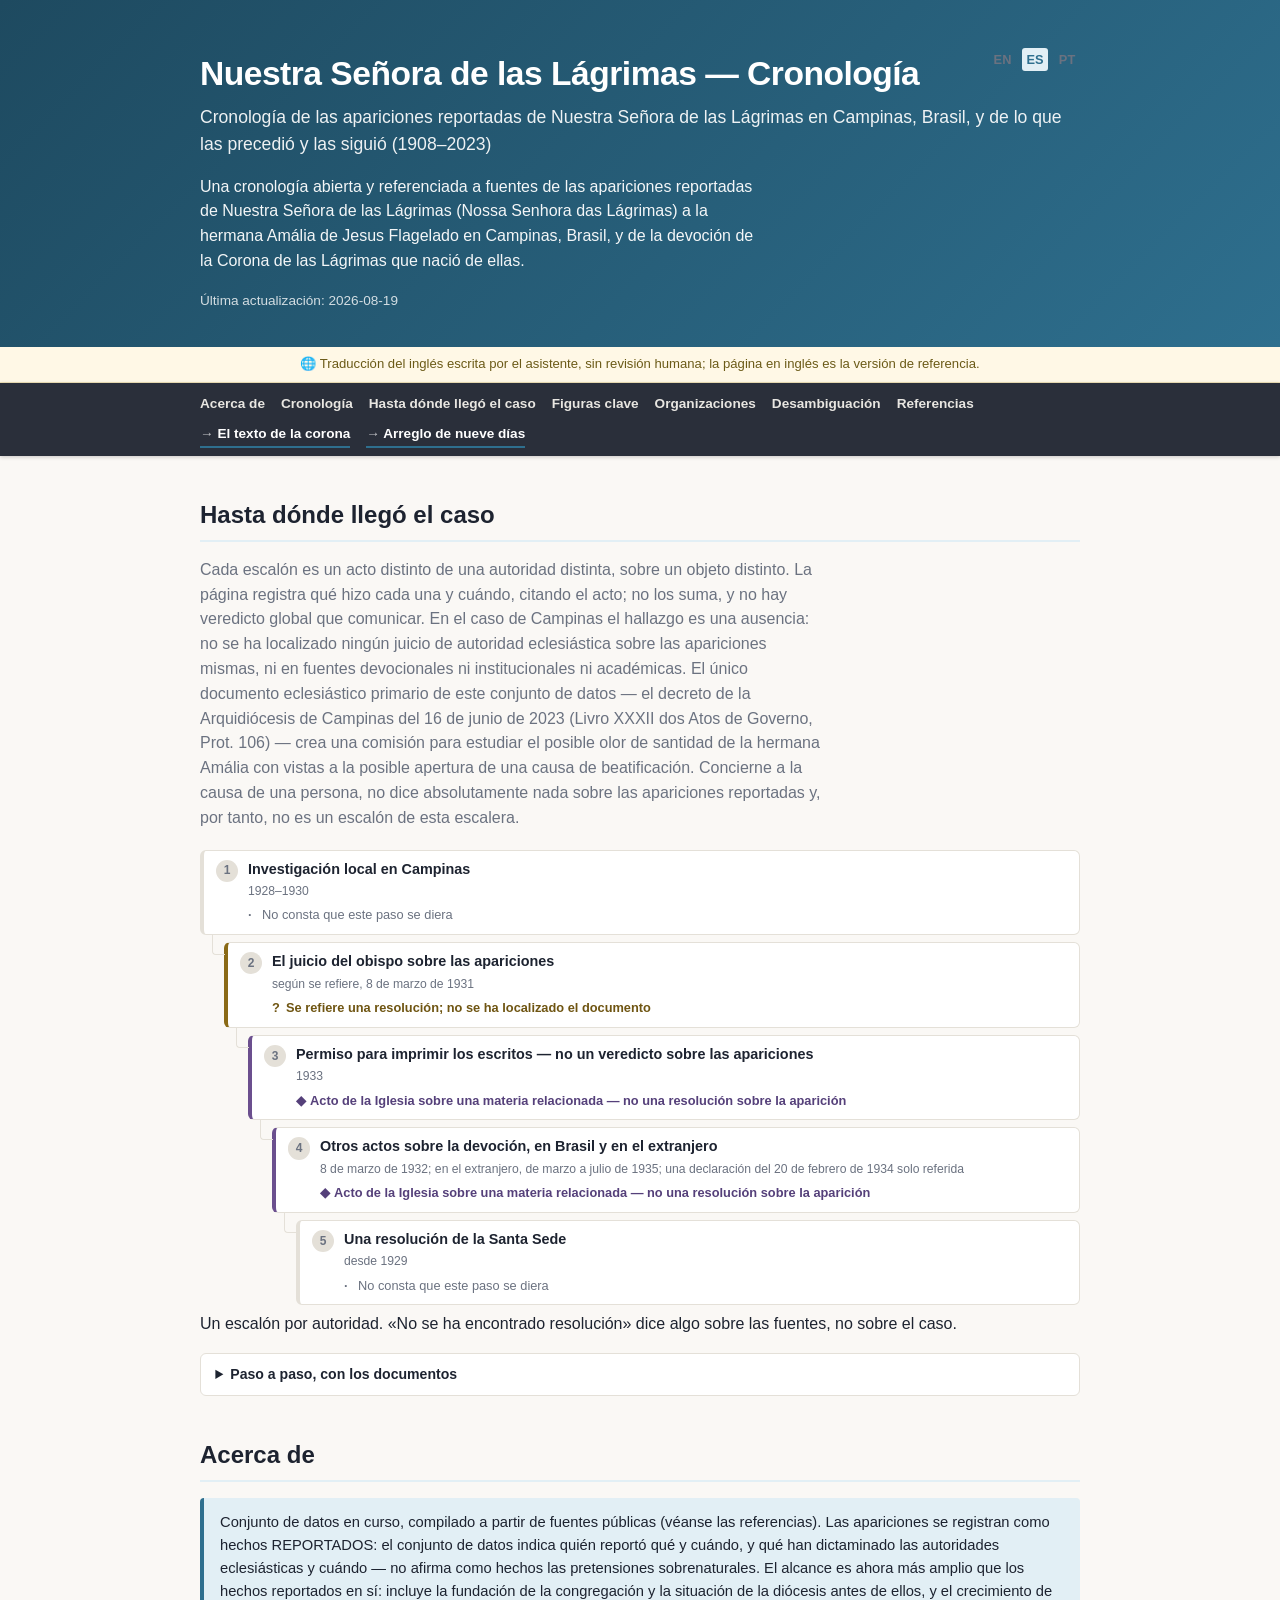
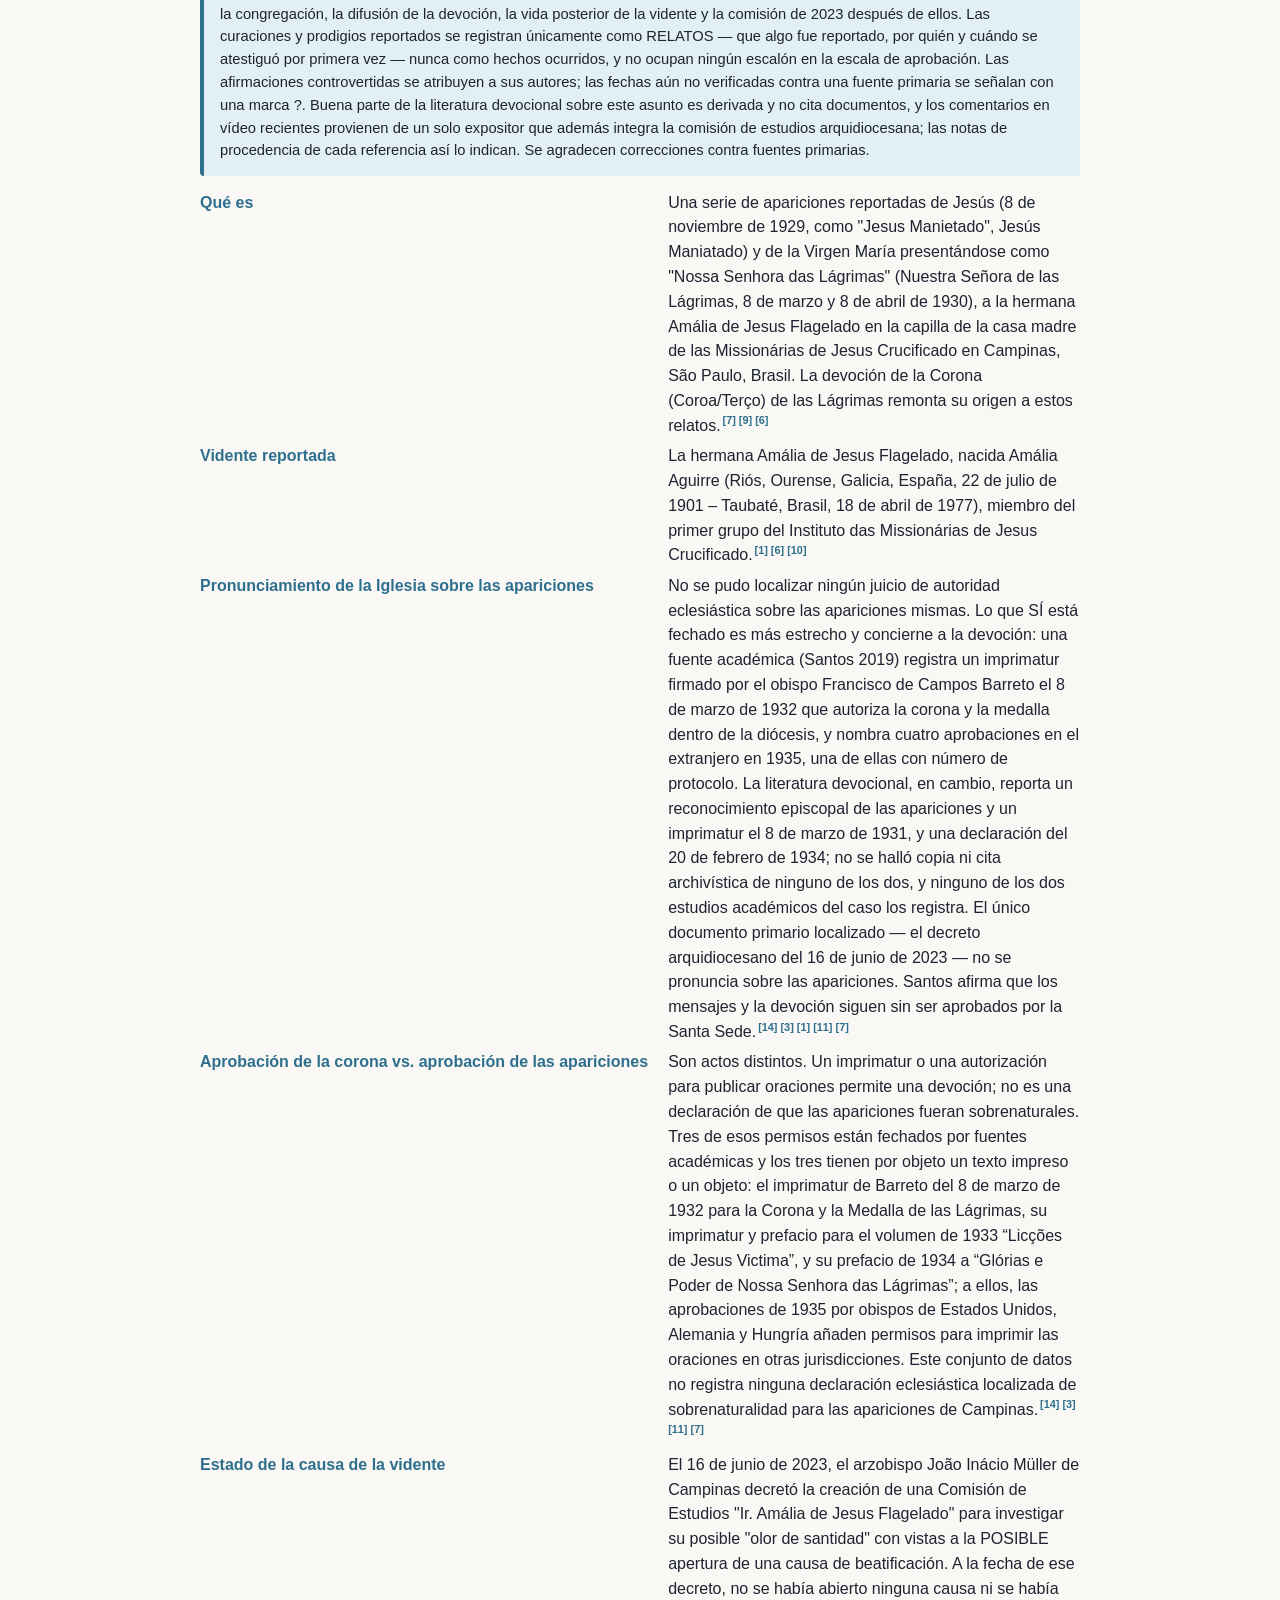
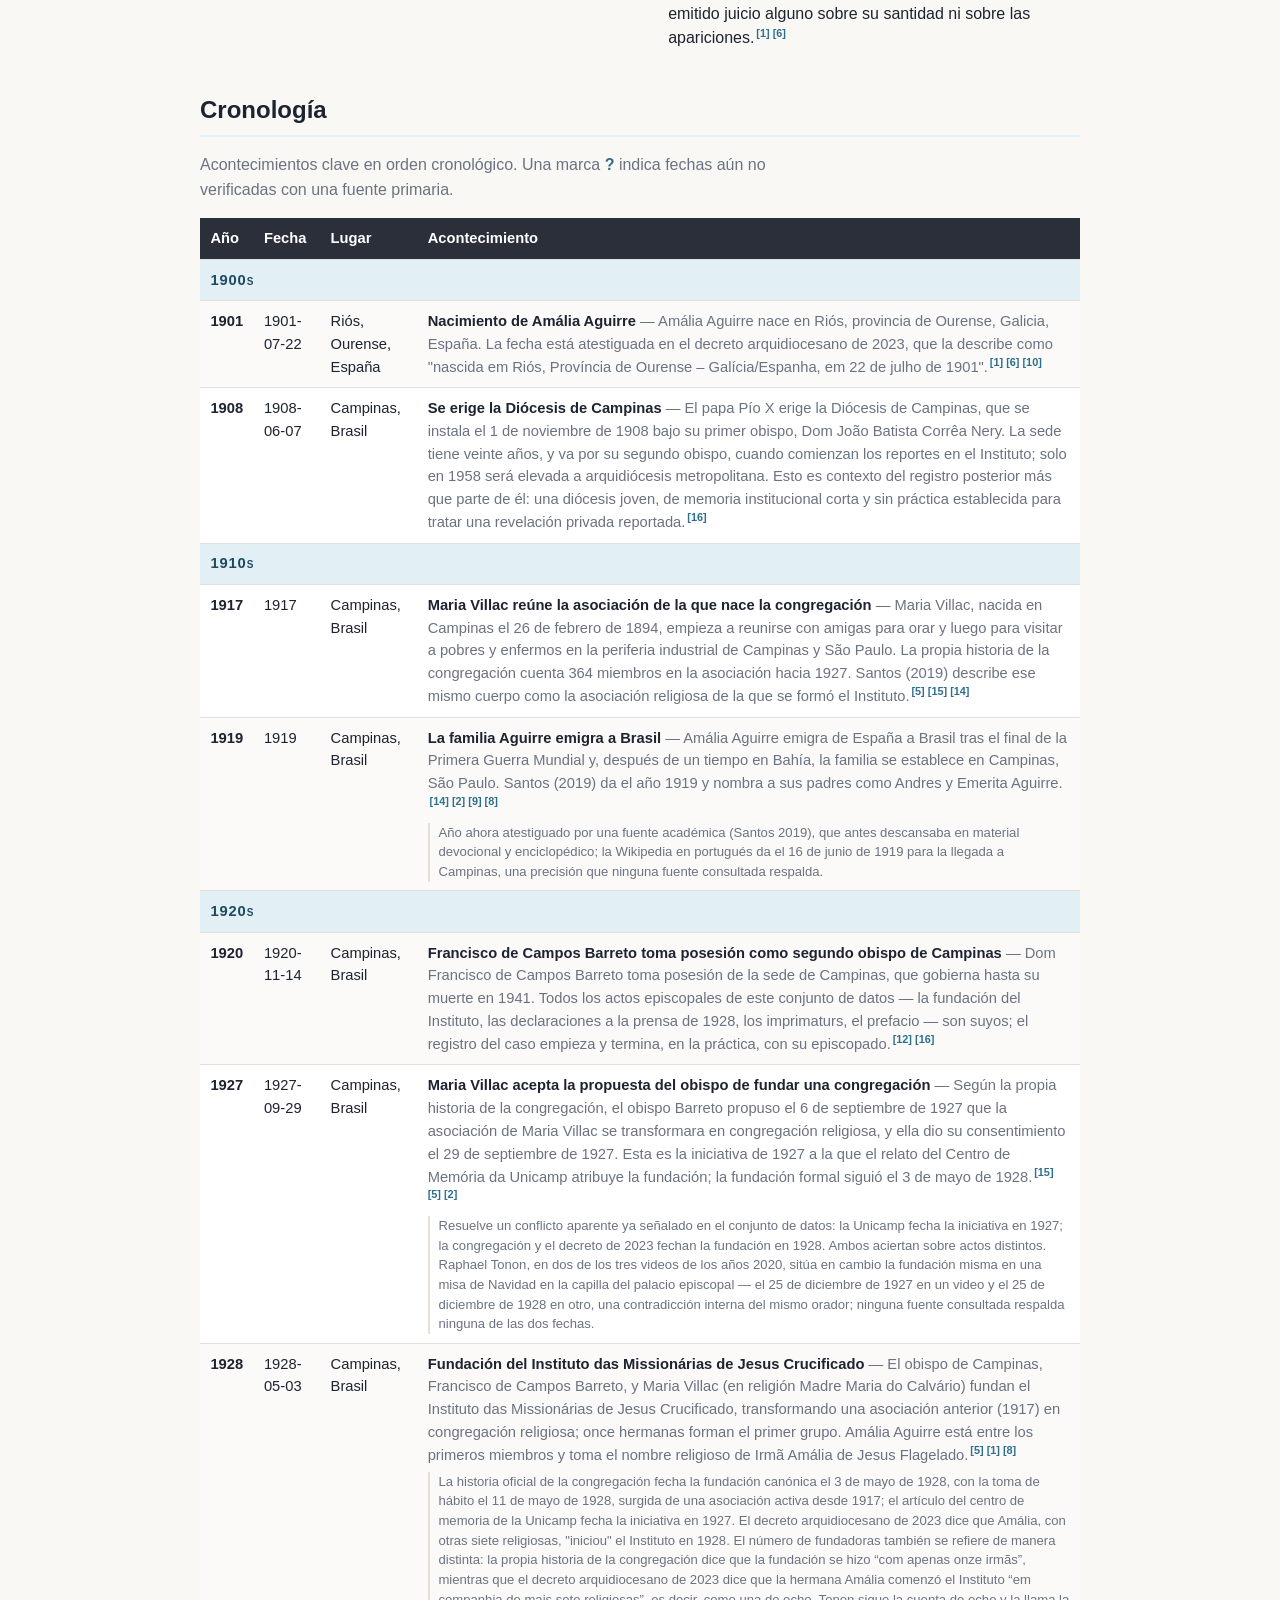
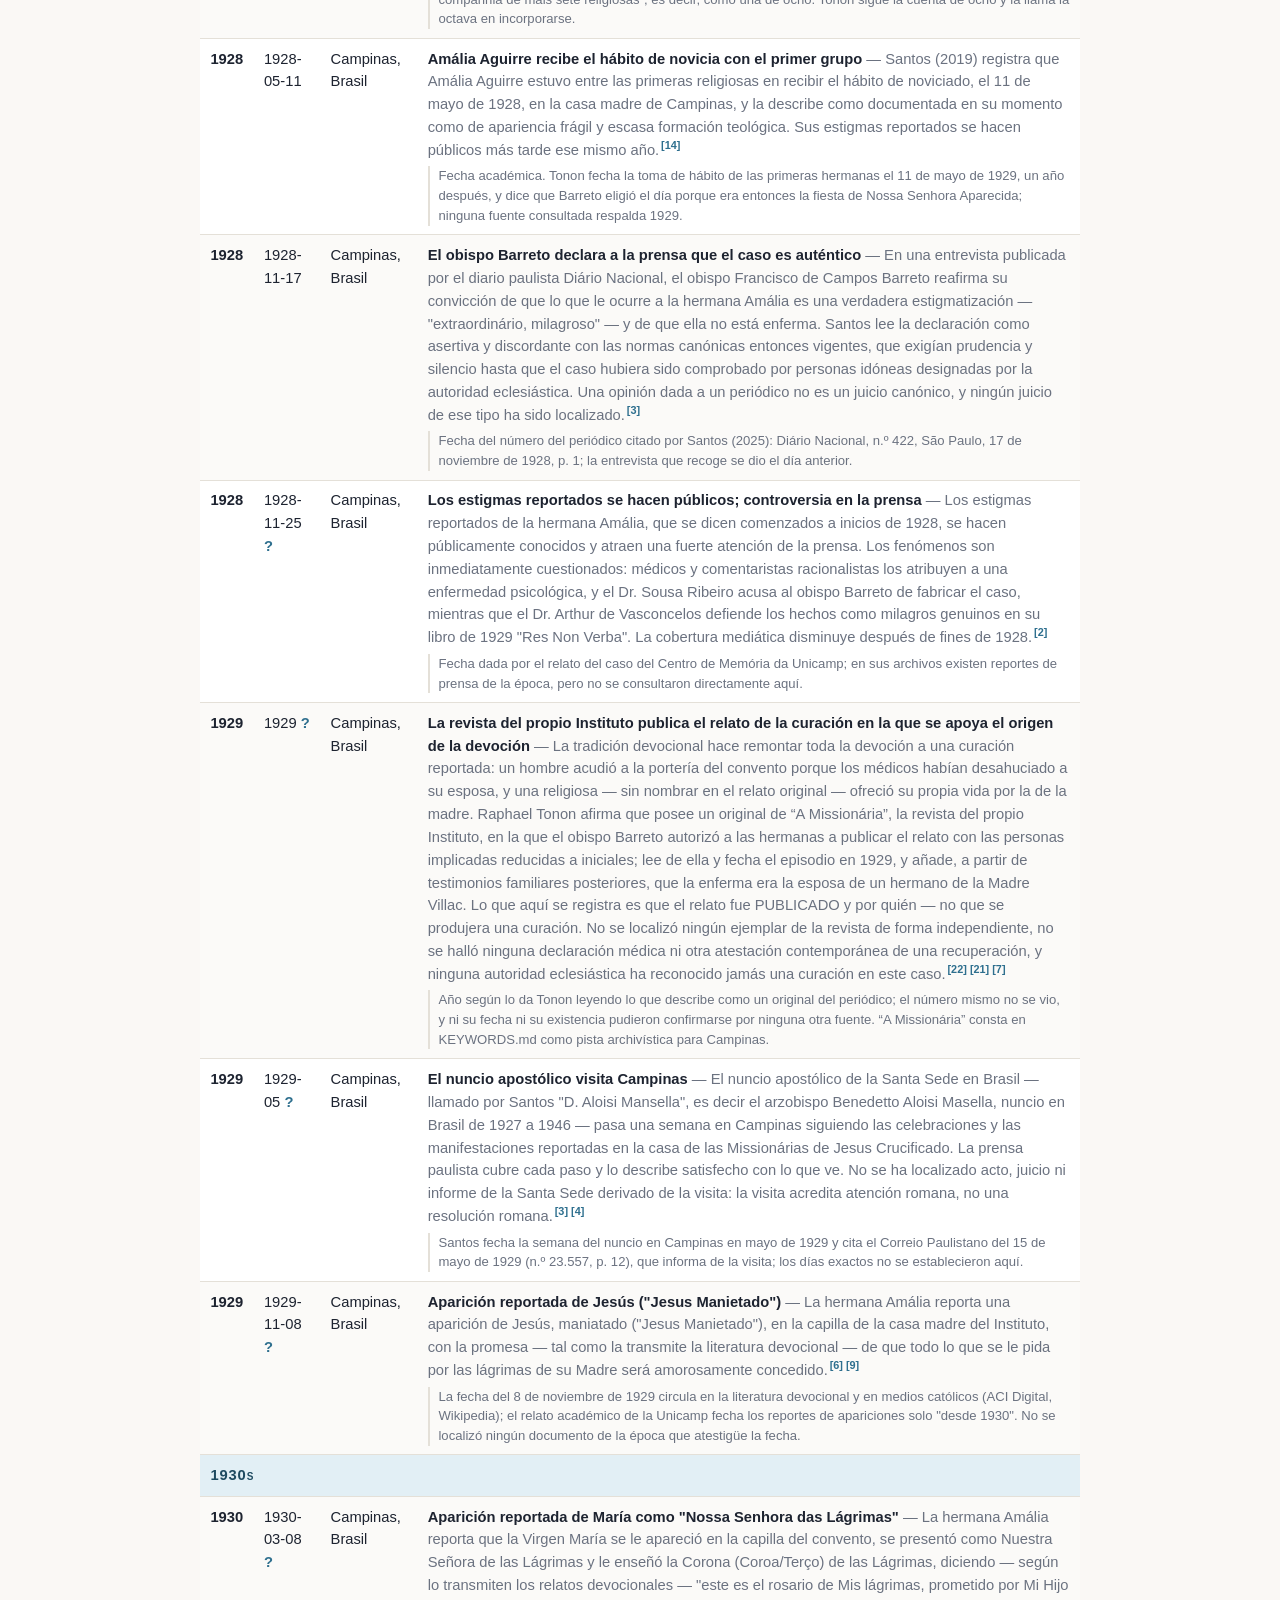
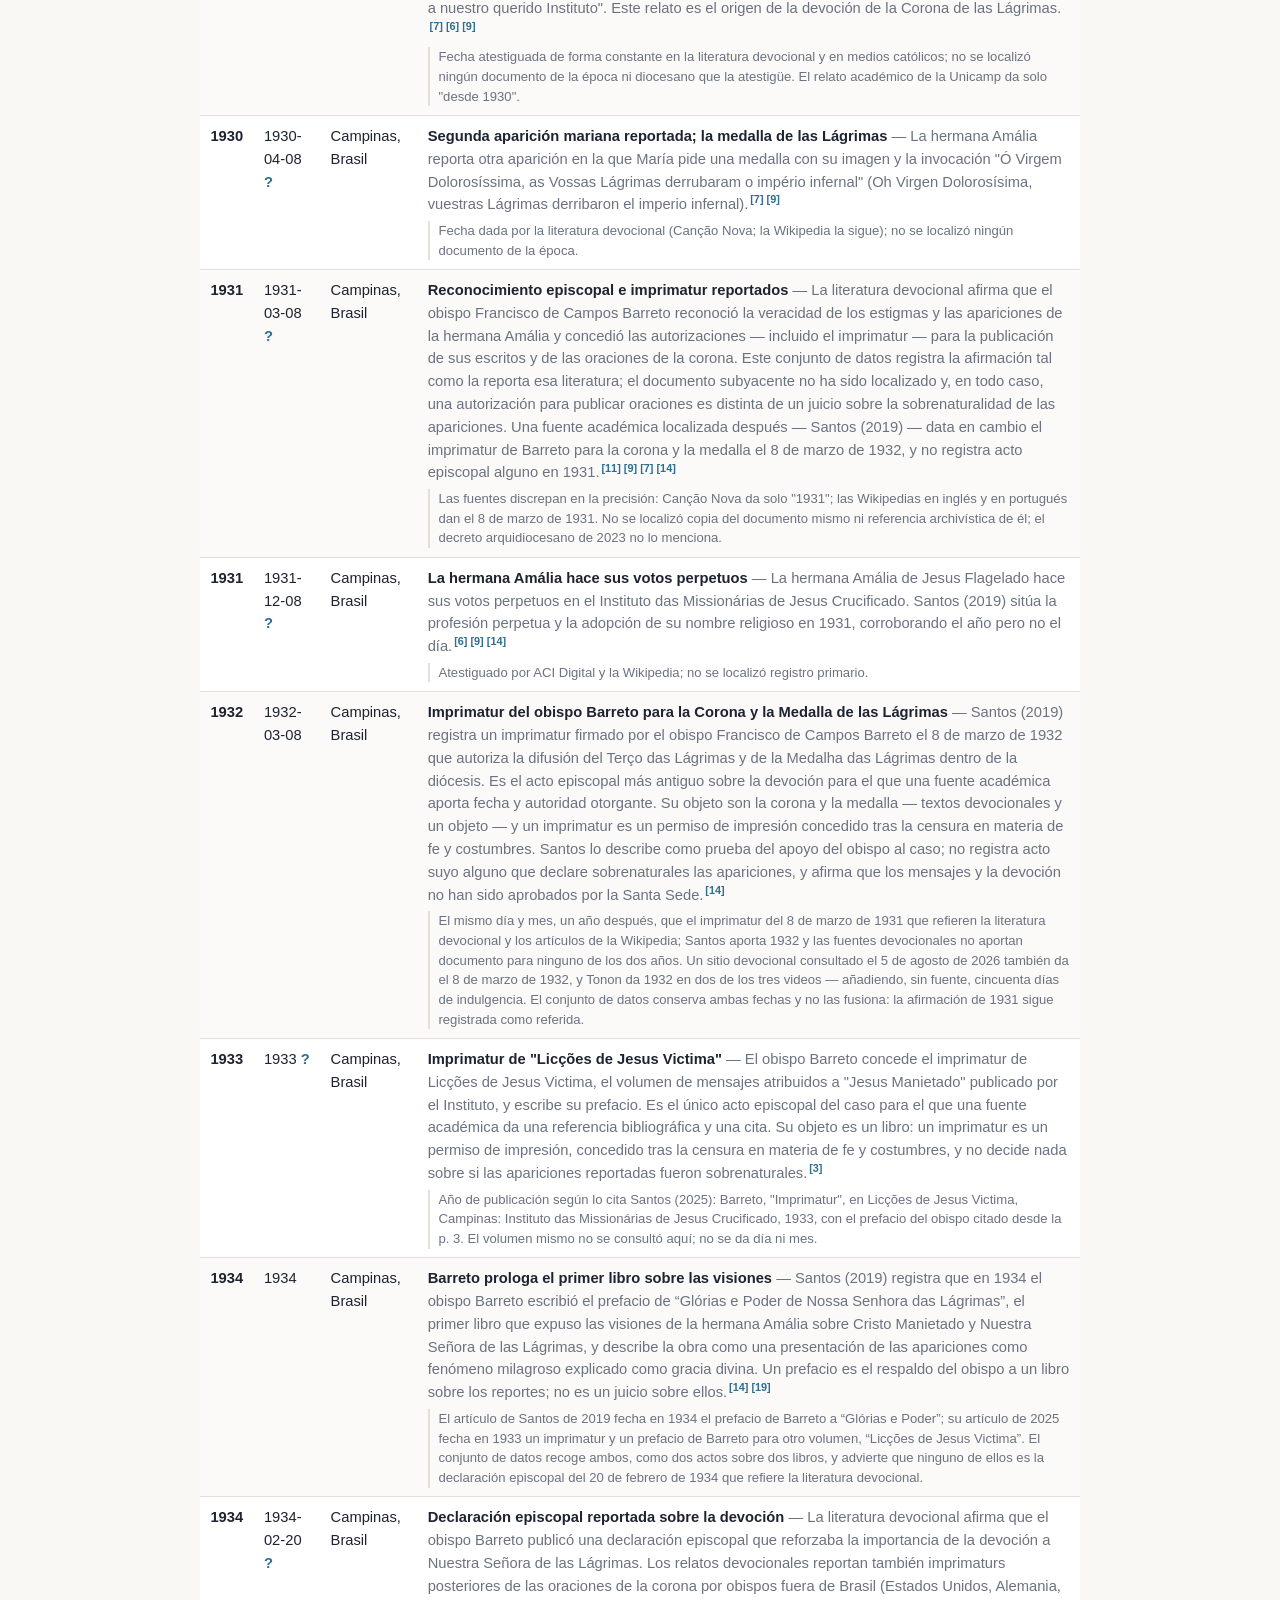
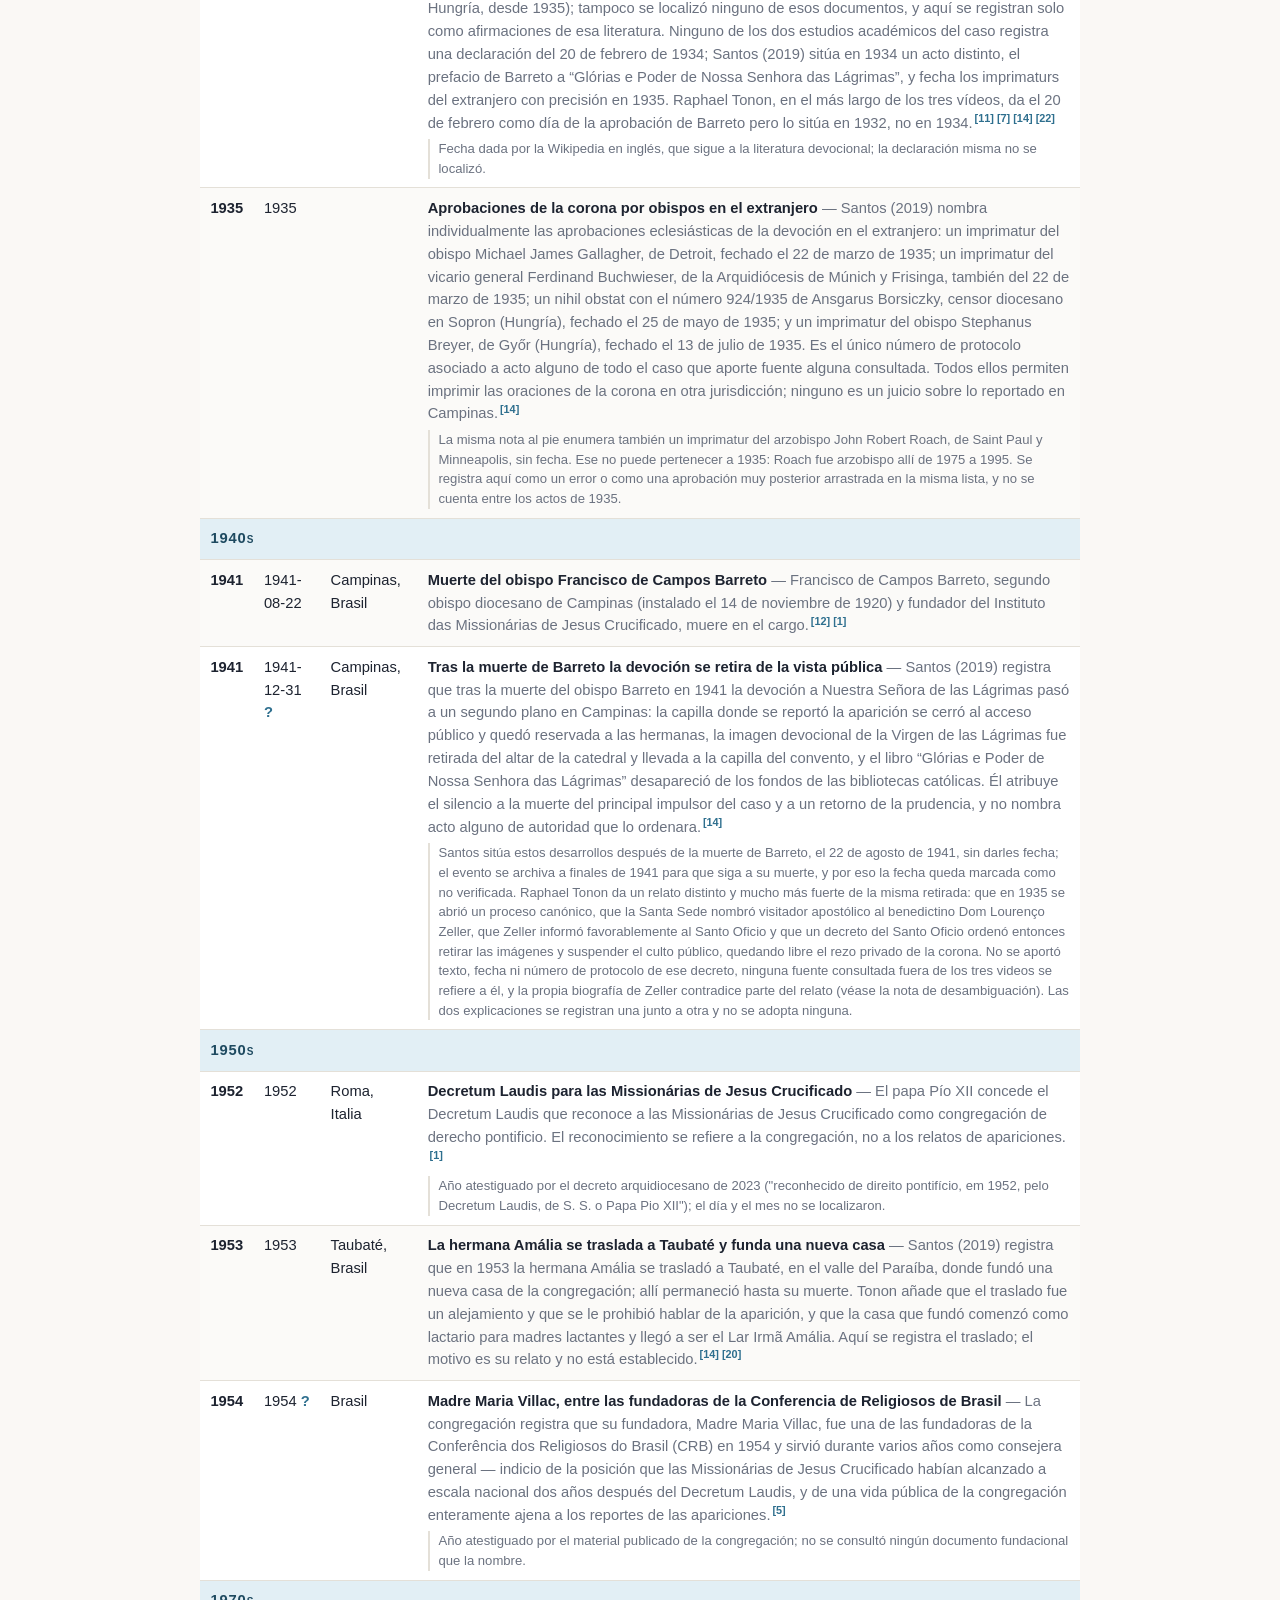
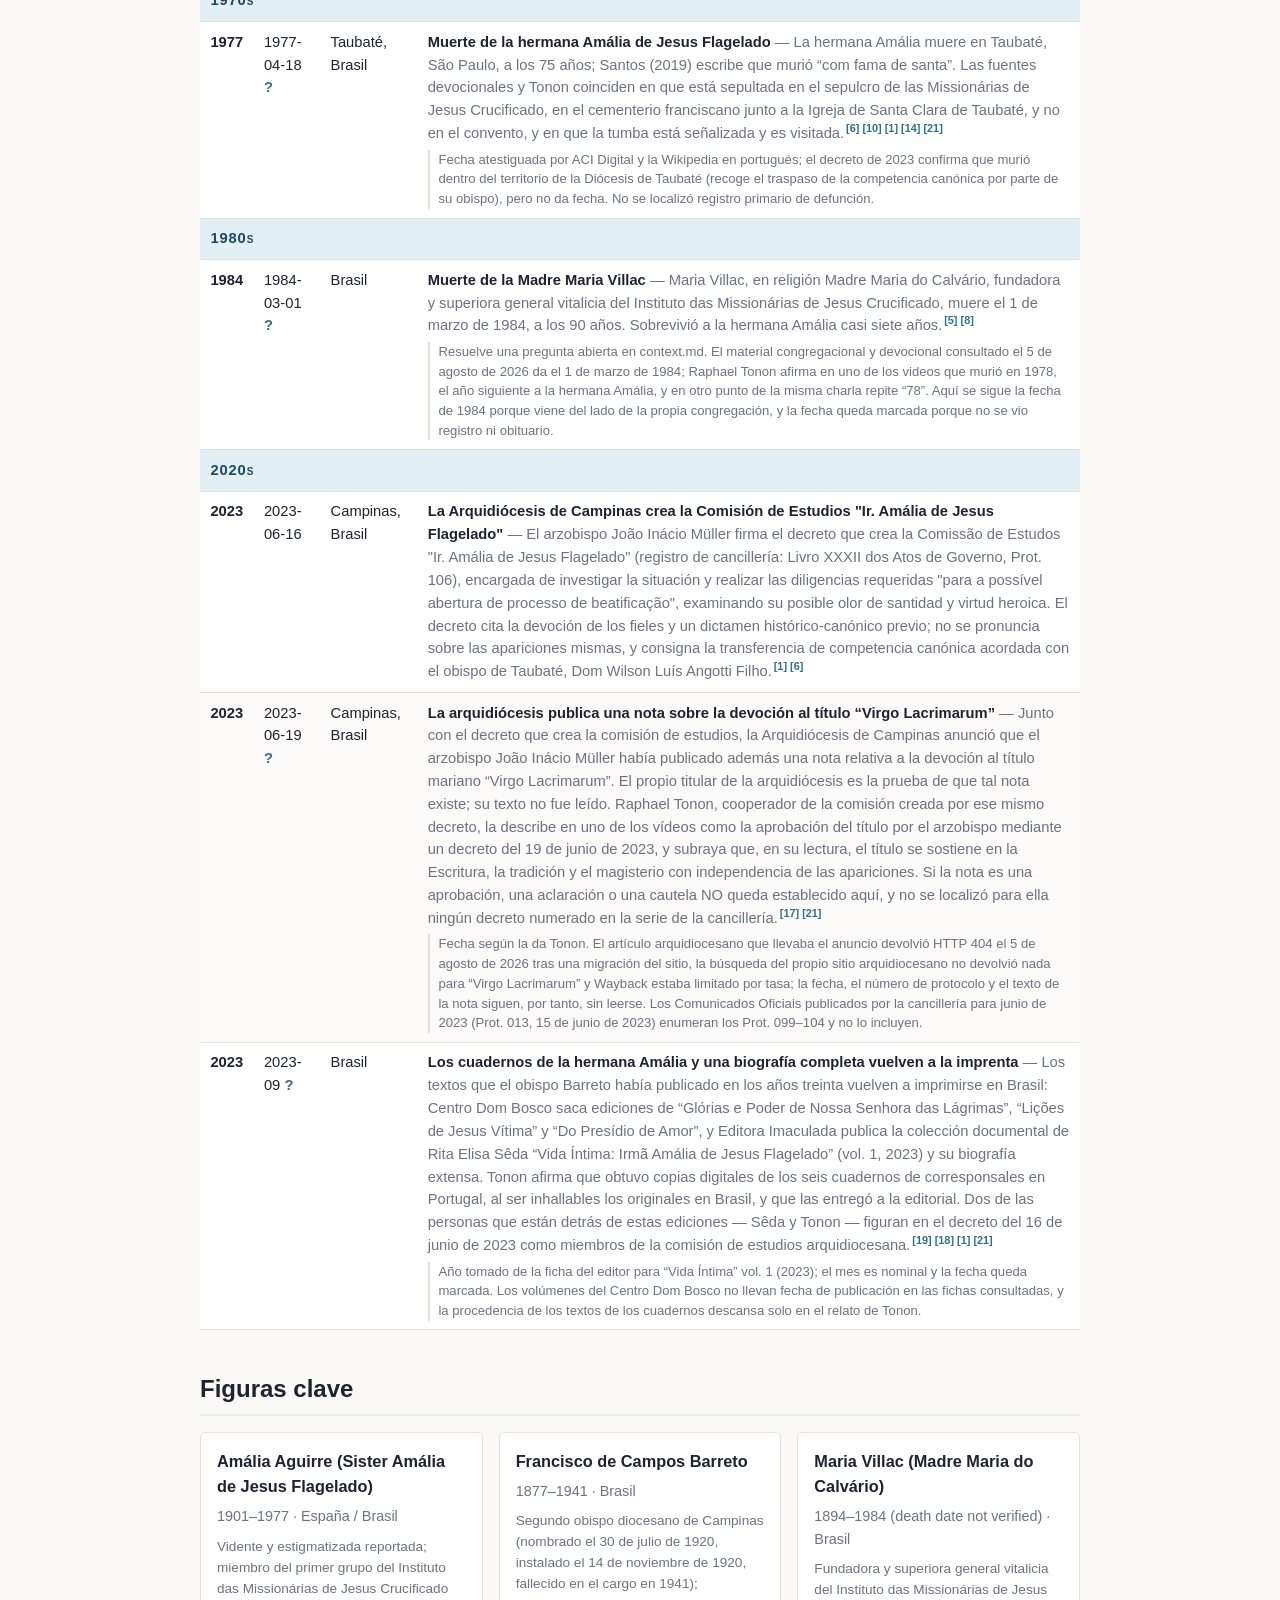
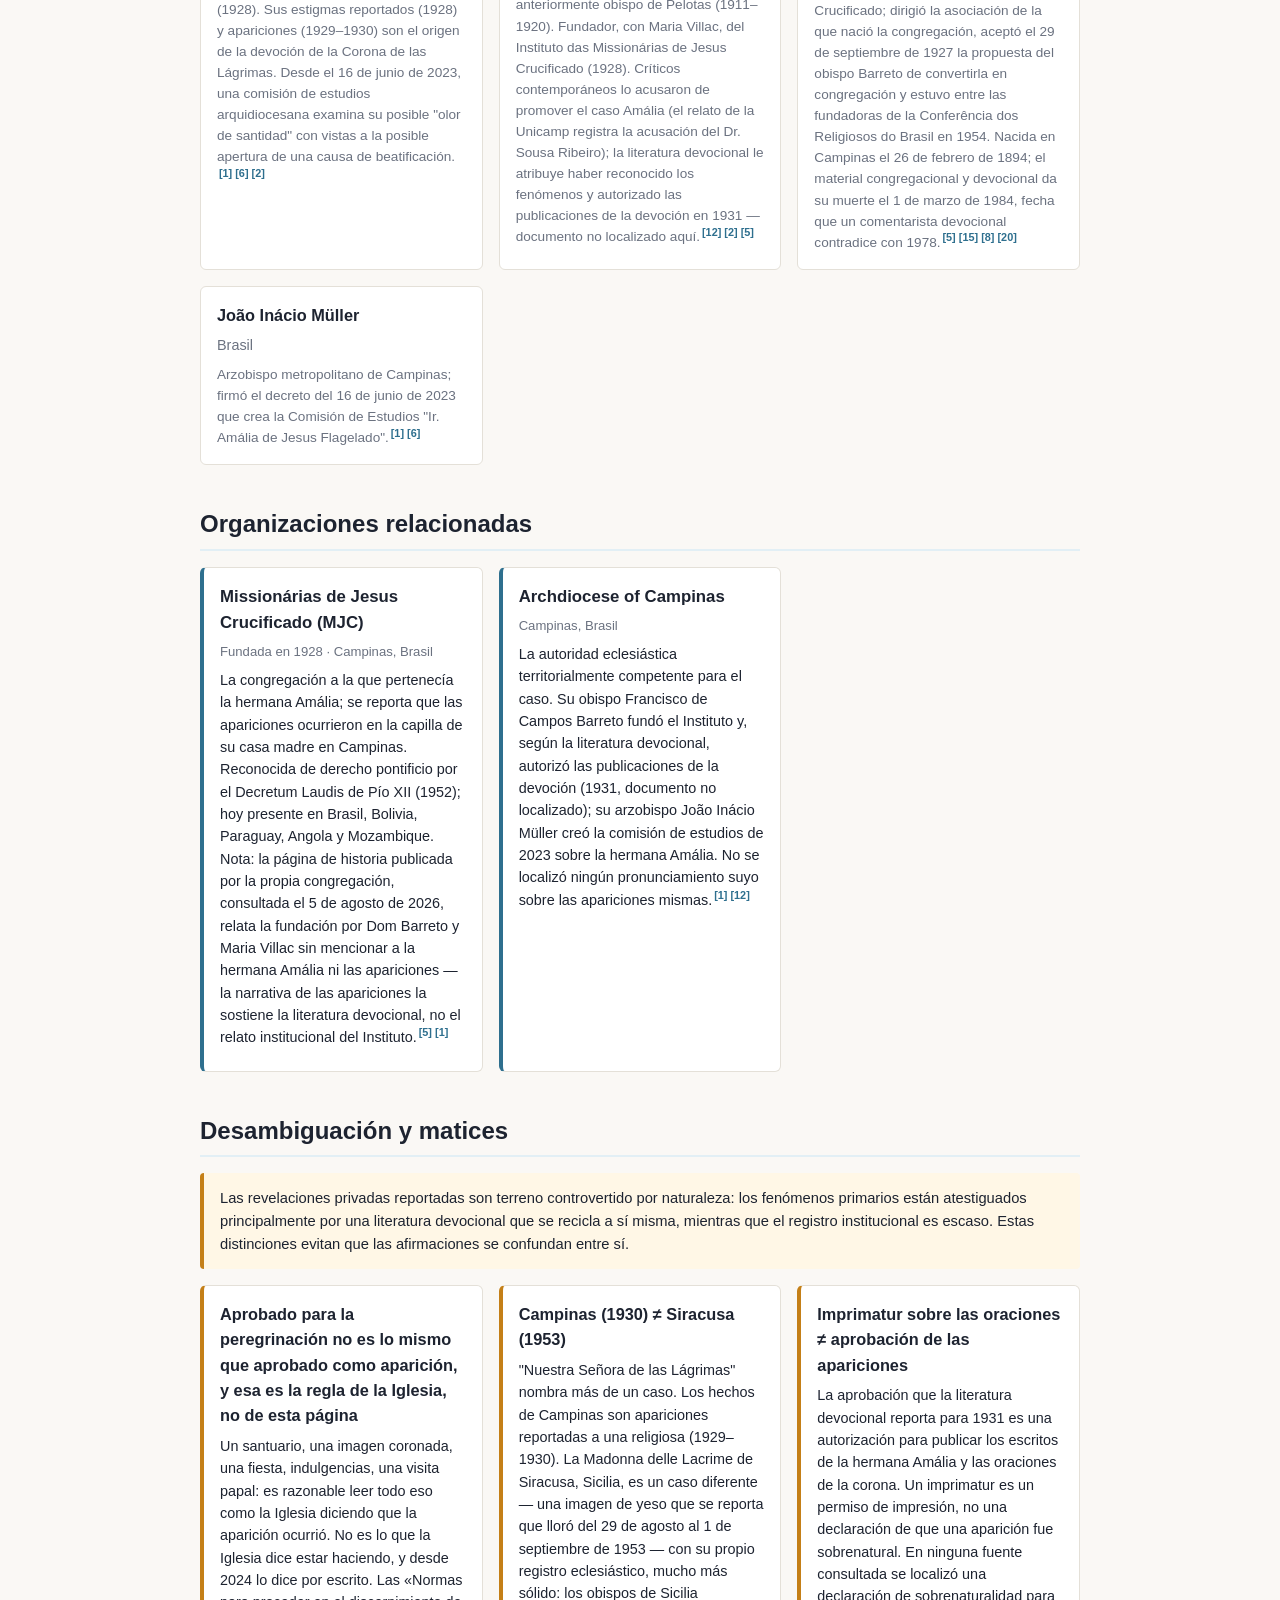
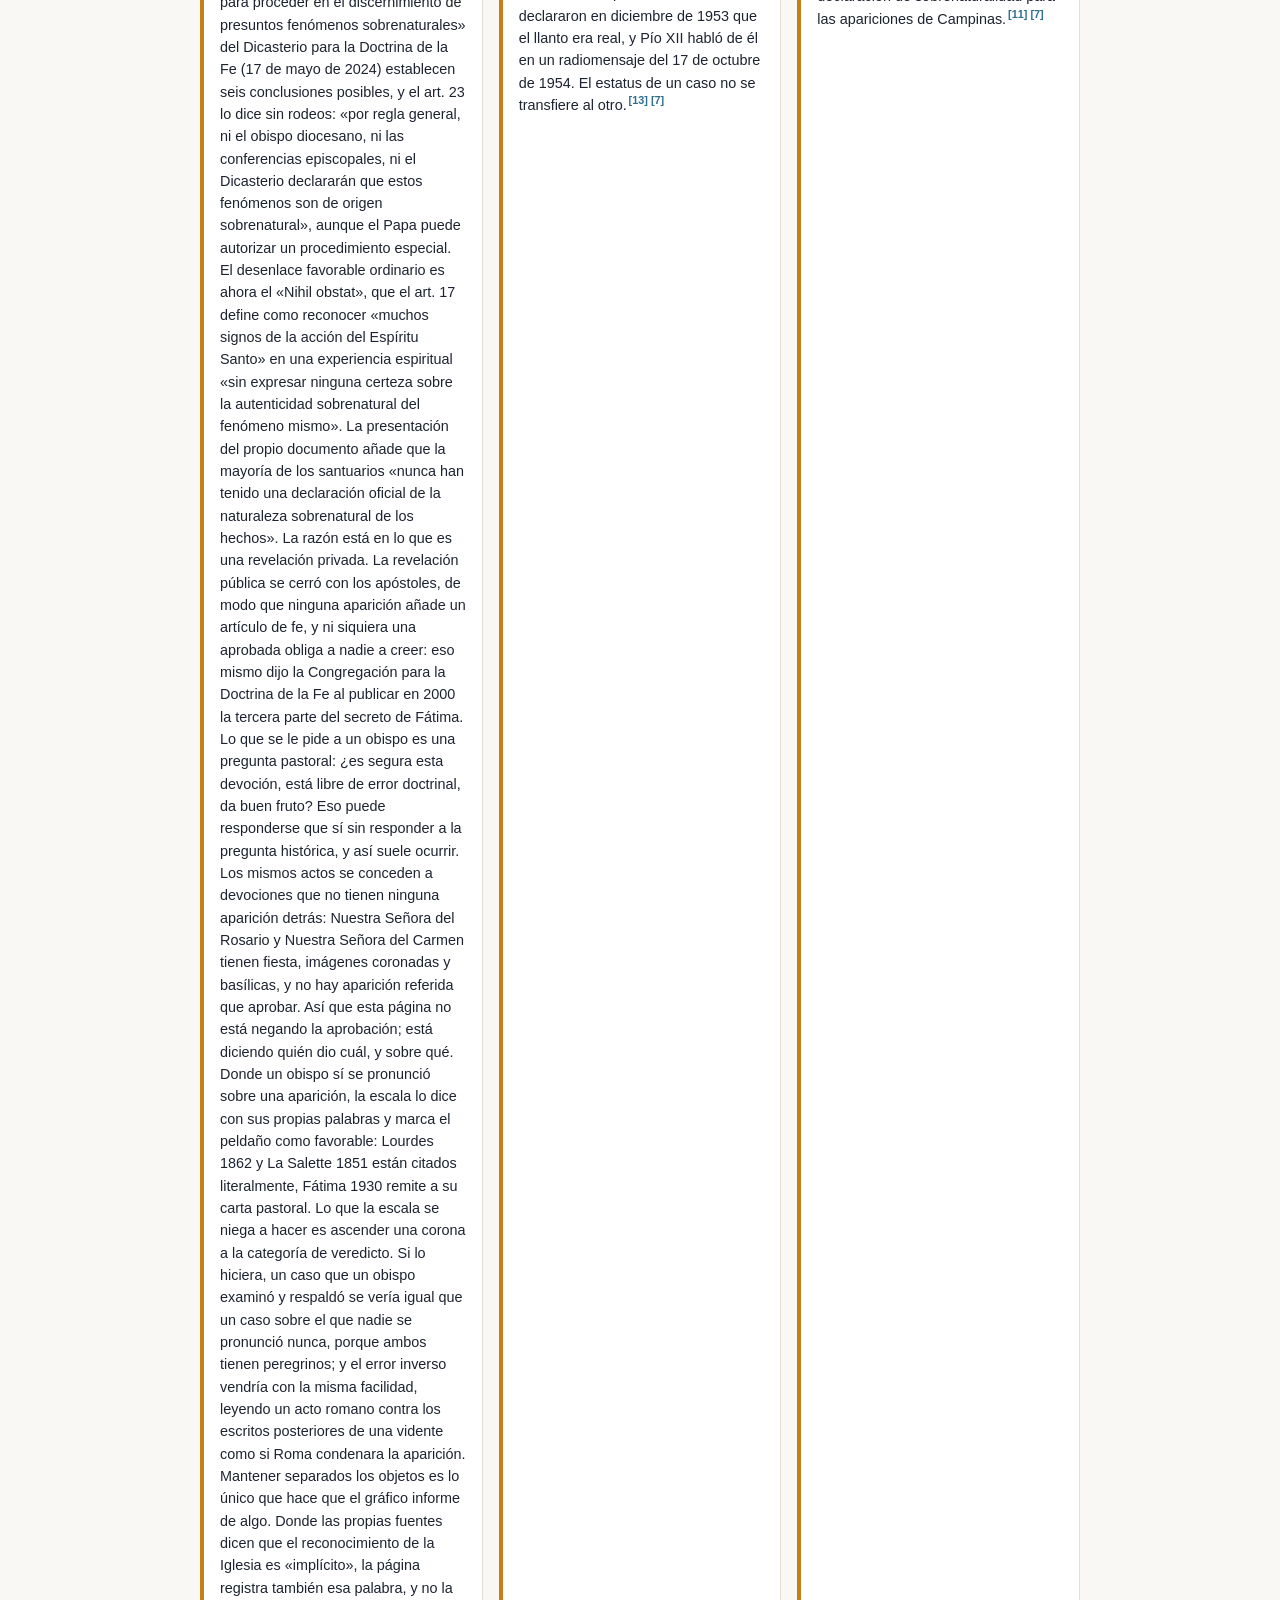
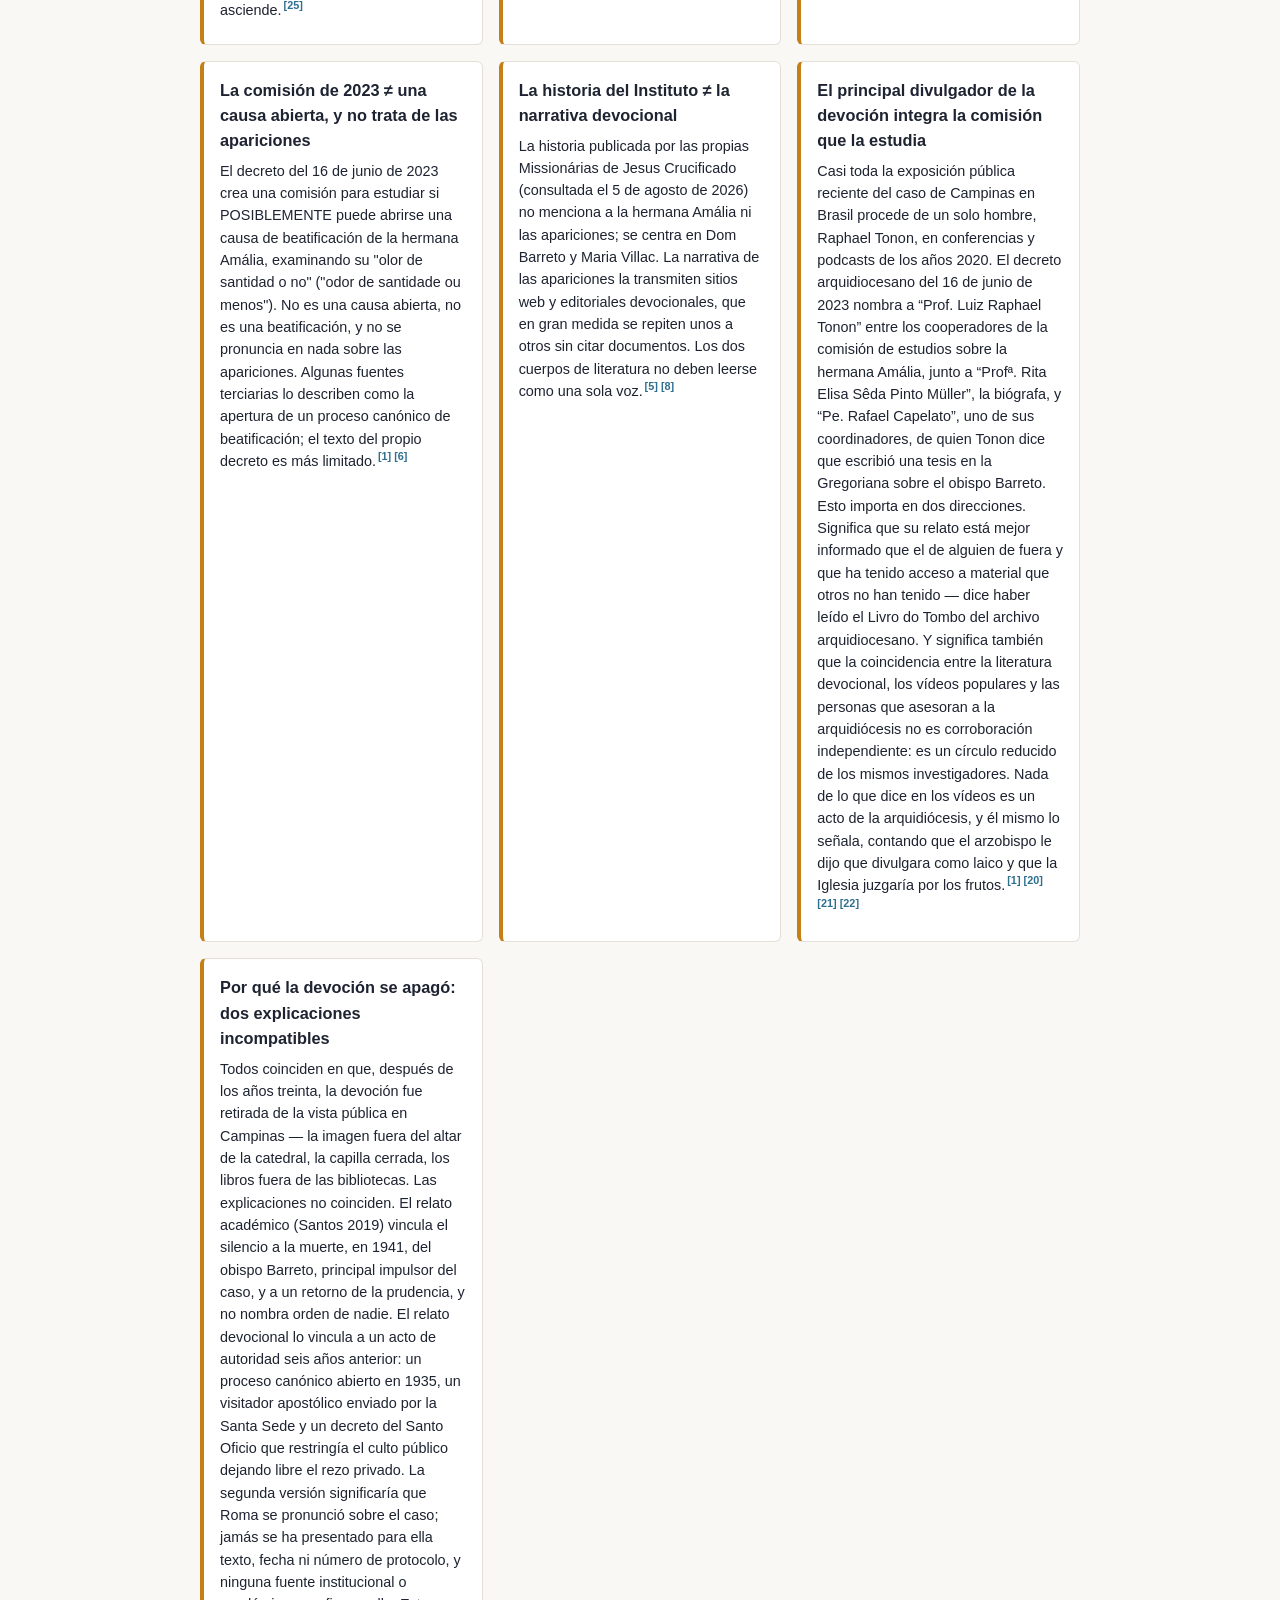
==== commit e4173fbc: "Wayback: refresh data/archives.json (scheduled preservation run)" ====
--- a/docs/es/index.html
+++ b/docs/es/index.html
@@ -46,7 +46,7 @@
       <h1>Nuestra Señora de las Lágrimas — Cronología</h1>
       <p class="subtitle">Cronología de las apariciones reportadas de Nuestra Señora de las Lágrimas en Campinas, Brasil, y de lo que las precedió y las siguió (1908–2023)</p>
       <p class="lead">Una cronología abierta y referenciada a fuentes de las apariciones reportadas de Nuestra Señora de las Lágrimas (Nossa Senhora das Lágrimas) a la hermana Amália de Jesus Flagelado en Campinas, Brasil, y de la devoción de la Corona de las Lágrimas que nació de ellas.</p>
-      <p class="updated">Última actualización: 2026-09-01</p>
+      <p class="updated">Última actualización: 2026-08-19</p>
     </div>
   </header>
   <div class="i18n-disclaimer" role="note">🌐 Traducción del inglés escrita por el asistente, sin revisión humana; la página en inglés es la versión de referencia.</div>
@@ -424,7 +424,7 @@
           <td class="year">2023</td>
           <td>2023-06-19 <span class="flag" title="Fecha aún no verificada con una fuente primaria">?</span></td>
           <td>Campinas, Brasil</td>
-          <td><strong>La arquidiócesis publica una nota sobre la devoción al título “Virgo Lacrimarum”</strong> <span class="muted">— Junto con el decreto que crea la comisión de estudios, la Arquidiócesis de Campinas anunció que el arzobispo João Inácio Müller había publicado además una nota relativa a la devoción al título mariano “Virgo Lacrimarum”. El propio titular de la arquidiócesis es la prueba de que tal nota existe; su texto no fue leído. Raphael Tonon, cooperador de la comisión creada por ese mismo decreto, la describe en uno de los vídeos como la aprobación del título por el arzobispo mediante un decreto del 19 de junio de 2023, y subraya que, en su lectura, el título se sostiene en la Escritura, la tradición y el magisterio con independencia de las apariciones. Si la nota es una aprobación, una aclaración o una cautela NO queda establecido aquí, y no se localizó para ella ningún decreto numerado en la serie de la cancillería.</span><sup class="cite"><a href="#ref-17" title="Reference 17">[17]</a> <a href="#ref-21" title="Reference 21">[21]</a></sup><span class="date-note">Fecha según Tonon. El artículo arquidiocesano que llevaba el anuncio devolvió HTTP 404 el 5 de agosto de 2026 tras una migración del sitio, la búsqueda del propio sitio arquidiocesano no devolvió nada para «Virgo Lacrimarum» y Wayback estaba limitando peticiones; la fecha propia de la nota, su número de protocolo y su texto siguen, por tanto, sin leerse. Los Comunicados Oficiais publicados por la cancillería para junio de 2023 (Prot. 013, 15 de junio de 2023) enumeran Prot. 099–104 y no lo incluyen. Comprobado de nuevo el 1 de septiembre de 2026 mediante la API de búsqueda del propio sitio, con «Müller» y «comissão» como controles positivos: el sitio no devuelve absolutamente nada sobre la hermana Amália, y el Internet Archive no tiene captura del artículo ni de ninguna página de ese dominio que la nombre. El anuncio es, por ahora, irrecuperable; lo que sobrevive de aquel día es el PDF del decreto, que se sigue sirviendo.</span></td>
+          <td><strong>La arquidiócesis publica una nota sobre la devoción al título “Virgo Lacrimarum”</strong> <span class="muted">— Junto con el decreto que crea la comisión de estudios, la Arquidiócesis de Campinas anunció que el arzobispo João Inácio Müller había publicado además una nota relativa a la devoción al título mariano “Virgo Lacrimarum”. El propio titular de la arquidiócesis es la prueba de que tal nota existe; su texto no fue leído. Raphael Tonon, cooperador de la comisión creada por ese mismo decreto, la describe en uno de los vídeos como la aprobación del título por el arzobispo mediante un decreto del 19 de junio de 2023, y subraya que, en su lectura, el título se sostiene en la Escritura, la tradición y el magisterio con independencia de las apariciones. Si la nota es una aprobación, una aclaración o una cautela NO queda establecido aquí, y no se localizó para ella ningún decreto numerado en la serie de la cancillería.</span><sup class="cite"><a href="#ref-17" title="Reference 17">[17]</a> <a href="#ref-21" title="Reference 21">[21]</a></sup><span class="date-note">Fecha según la da Tonon. El artículo arquidiocesano que llevaba el anuncio devolvió HTTP 404 el 5 de agosto de 2026 tras una migración del sitio, la búsqueda del propio sitio arquidiocesano no devolvió nada para “Virgo Lacrimarum” y Wayback estaba limitado por tasa; la fecha, el número de protocolo y el texto de la nota siguen, por tanto, sin leerse. Los Comunicados Oficiais publicados por la cancillería para junio de 2023 (Prot. 013, 15 de junio de 2023) enumeran los Prot. 099–104 y no lo incluyen.</span></td>
         </tr>
         <tr>
           <td class="year">2023</td>
@@ -528,7 +528,7 @@
 
     <section id="references">
       <h2>Referencias</h2>
-      <p class="section-intro">29 fuentes · 25 con copia en Internet Archive. Las fuentes abarcan el
+      <p class="section-intro">29 fuentes · 27 con copia en Internet Archive. Las fuentes abarcan el
       espectro de perspectivas de forma deliberada; las afirmaciones controvertidas se atribuyen a sus autores.</p>
       <ol class="references">
         <li id="ref-1">
@@ -611,17 +611,17 @@
         <li id="ref-17">
           <a href="https://www.arquidiocesecampinas.com.br/dom-joao-inacio-muller-nomeia-comissao-de-estudos-irma-amalia-de-jesus-flagelado-sob-o-possivel-processo-de-beatificacao-de-acordo-com-o-direito-da-igreja-publica-tambem-nota-a-respeito-da-devoc/" rel="noopener noreferrer" target="_blank">Dom João Inácio Müller nomeia Comissão de Estudos “Irmã Amália de Jesus Flagelado”. Publica, também, nota a respeito da devoção ao título “Virgo Lacrimarum”</a>
           <span class="ref-meta">Arquidiocese de Campinas · prensa</span>
-          <span class="ref-note">El anuncio de la propia arquidiócesis del decreto del 16 de junio de 2023 y de una nota publicada junto a él sobre la devoción al título «Virgo Lacrimarum». Citado por la existencia del anuncio: su texto nunca se leyó. Vuelto a comprobar el 1 de septiembre de 2026, y la situación es peor que un enlace roto. La URL devuelve 404; el Internet Archive no tiene ninguna captura de ella, ni de nada en ese dominio que coincida con «amalia»; y la propia API de búsqueda del sitio arquidiocesano no devuelve nada para «Amália», «Flagelado» ni «beatificação» — mientras que la misma consulta para «Müller» y para «comissão» sí devuelve resultados, de modo que la búsqueda funciona y la ausencia es real. La arquidiócesis ya no publica nada sobre la hermana Amália. Se conserva la URL como cita de referencia, porque es lo que se consultó; hoy no es recuperable por ninguna vía intentada. El PDF del decreto es una referencia aparte y sigue en línea.</span>
+          <span class="ref-note">El anuncio de la propia arquidiócesis de que el arzobispo publicó, junto al decreto de la comisión del 16 de junio de 2023, una nota sobre la devoción al título “Virgo Lacrimarum”. Se cita aquí por la EXISTENCIA de esa nota, que su titular establece con la voz de la propia arquidiócesis. La página devolvió HTTP 404 al consultarse el 5 de agosto de 2026, tras una migración del sitio, por lo que no se leyeron el texto, la fecha ni el número de protocolo de la nota; tampoco se localizó un PDF suyo aparte en el sitio arquidiocesano. Se incluye para que la laguna quede visible y subsanable en lugar de silenciosa.</span>
         </li>
         <li id="ref-18">
           <a href="https://www.editoraimaculada.com/produto/lancamento-setembro.html" rel="noopener noreferrer" target="_blank">Irmã Amália e a Devoção a Nossa Senhora das Lágrimas</a> · <a class="archive-link" href="https://web.archive.org/web/20240713133227/https://www.editoraimaculada.com/produto/lancamento-setembro.html" rel="noopener noreferrer" target="_blank">🗄 archived 2024-07-13</a>
           <span class="ref-meta">Editora Imaculada · libro</span>
-          <span class="ref-note">Biografía devocional de largo aliento de Rita Elisa Sêda (536 pp.; 6.ª edición según se lista en 2026), de la misma editorial que su colección documental en dos volúmenes “Vida Íntima: Irmã Amália de Jesus Flagelado” (vol. 1, 2023). Perspectiva simpatizante, e identificada aquí porque el decreto arquidiocesano del 16 de junio de 2023 nombra a “Profª. Rita Elisa Sêda Pinto Müller” entre los cooperadores de la comisión de estudios — de modo que la principal biógrafa moderna se sitúa dentro del órgano que examina el caso. No consultada directamente para este conjunto de datos: ninguna afirmación de las que siguen se apoya en ella. La URL en vivo ha devuelto desde entonces un 404 (comprobado el 1 de septiembre de 2026); la captura del Internet Archive enlazada al lado es la cita de referencia.</span>
+          <span class="ref-note">Biografía devocional de largo aliento de Rita Elisa Sêda (536 pp.; 6.ª edición según se lista en 2026), de la misma editorial que su colección documental en dos volúmenes “Vida Íntima: Irmã Amália de Jesus Flagelado” (vol. 1, 2023). Perspectiva simpatizante, e identificada aquí porque el decreto arquidiocesano del 16 de junio de 2023 nombra a “Profª. Rita Elisa Sêda Pinto Müller” entre los cooperadores de la comisión de estudios — de modo que la principal biógrafa moderna se sitúa dentro del órgano que examina el caso. No consultada directamente para este conjunto de datos: ninguna afirmación de las que siguen se apoya en ella.</span>
         </li>
         <li id="ref-19">
           <a href="https://loja.centrodombosco.org/combo-irma-amalia-nossa-senhora-das-lagrimas" rel="noopener noreferrer" target="_blank">Nossa Senhora das Lágrimas — obras da Irmã Amália de Jesus Flagelado</a> · <a class="archive-link" href="https://web.archive.org/web/20250723025336/https://loja.centrodombosco.org/combo-irma-amalia-nossa-senhora-das-lagrimas" rel="noopener noreferrer" target="_blank">🗄 archived 2025-07-23</a>
           <span class="ref-meta">Centro Dom Bosco · libro</span>
-          <span class="ref-note">Ediciones actuales, de una editorial católica tradicionalista, de los cuadernos atribuidos a la hermana Amália — “Glórias e Poder de Nossa Senhora das Lágrimas”, “Lições de Jesus Vítima” y “Do Presídio de Amor” — los textos que el obispo Barreto publicó por primera vez en los años treinta. Perspectiva simpatizante. Relevante como bibliografía más que como prueba: son reimpresiones modernas, y ninguna de las fichas consultadas reproduce un imprimatur, una portada ni una fecha originales. La URL en vivo ha devuelto desde entonces un 404 (comprobado el 1 de septiembre de 2026); la captura del Internet Archive enlazada al lado es la cita de referencia.</span>
+          <span class="ref-note">Ediciones actuales, de una editorial católica tradicionalista, de los cuadernos atribuidos a la hermana Amália — “Glórias e Poder de Nossa Senhora das Lágrimas”, “Lições de Jesus Vítima” y “Do Presídio de Amor” — los textos que el obispo Barreto publicó por primera vez en los años treinta. Perspectiva simpatizante. Relevante como bibliografía más que como prueba: son reimpresiones modernas, y ninguna de las fichas consultadas reproduce un imprimatur, una portada ni una fecha originales.</span>
         </li>
         <li id="ref-20">
           <a href="https://youtu.be/iZOHoERKdlI" rel="noopener noreferrer" target="_blank">A profecia de Nossa Senhora das Lágrimas para o Brasil — prof. Raphael Tonon</a> · <a class="archive-link" href="https://web.archive.org/web/20260906221342/https://www.youtube.com/watch?v=iZOHoERKdlI&amp;feature=youtu.be" rel="noopener noreferrer" target="_blank">🗄 archived 2026-09-06</a>
@@ -634,7 +634,7 @@
           <span class="ref-note">Comentario devocional — perspectiva simpatizante; el mismo expositor que en los otros dos vídeos. Destaca por nombrar las ediciones modernas de los seis cuadernos de la hermana Amália y por fechar en 1932 la aprobación de la corona por Barreto, con cincuenta días de indulgencia — un año que concuerda con el registro académico (Santos 2019) y no con el 8 de marzo de 1931 devocional. Transcripción preservada en el archivo de cronologia (lagrimas-anima-60-tonon).</span>
         </li>
         <li id="ref-22">
-          <a href="https://youtu.be/LDaorlS_9XI" rel="noopener noreferrer" target="_blank">Podcast Nossa Senhora das Lágrimas — Raphael Tonon e Nilton Junior</a>
+          <a href="https://youtu.be/LDaorlS_9XI" rel="noopener noreferrer" target="_blank">Podcast Nossa Senhora das Lágrimas — Raphael Tonon e Nilton Junior</a> · <a class="archive-link" href="https://web.archive.org/web/20260907124254/https://www.youtube.com/watch?v=LDaorlS_9XI&amp;feature=youtu.be" rel="noopener noreferrer" target="_blank">🗄 archived 2026-09-07</a>
           <span class="ref-meta">Lente Católica / Comunidade Católica (YouTube) · video</span>
           <span class="ref-note">Comentario devocional — perspectiva simpatizante; de nuevo el mismo expositor, en el más largo de los tres y el que más fuentes nombra (≈ 22.000 palabras). Es el único de los tres que nombra en voz alta material archivístico: el Livro do Tombo del archivo arquidiocesano de Campinas y “A Missionária”, la revista del propio Instituto, de la que lee un relato anonimizado de 1929 sobre la curación reportada que está en el origen de la devoción. Son pistas para el archivo de Campinas, no documentos aquí presentados. Transcripción preservada en el archivo de cronologia (lagrimas-lente-catolica-tonon).</span>
         </li>
@@ -669,7 +669,7 @@
           <span class="ref-note">Sitio devocional de novenas — perspectiva simpatizante, sin documentos citados. Citado como testimonio de que la forma de nueve días de esta corona circula y de los términos en que circula: afirma que recibieron gracias quienes &quot;rezaram durante nove dias seguidos o terço de Nossa Senhora das Lágrimas, receberam os Sacramentos e fizeram obras de caridade&quot;, y atribuye a Cristo una promesa sobre la conversión de los pecadores. No asigna meditaciones a los siete grupos. Consultado el 18 de agosto de 2026.</span>
         </li>
         <li id="ref-29">
-          <a href="https://www.travessa.pt/Artigo/Detalhe/nossa-senhora-das-lagrimas-novena-e-ladainha/artigo/860c67bd-8642-4df6-b319-01fee5baa1a7" rel="noopener noreferrer" target="_blank">Nossa Senhora das Lágrimas: novena e ladainha</a>
+          <a href="https://www.travessa.pt/Artigo/Detalhe/nossa-senhora-das-lagrimas-novena-e-ladainha/artigo/860c67bd-8642-4df6-b319-01fee5baa1a7" rel="noopener noreferrer" target="_blank">Nossa Senhora das Lágrimas: novena e ladainha</a> · <a class="archive-link" href="https://web.archive.org/web/20260907124339/https://www.travessa.pt/Artigo/Detalhe/nossa-senhora-das-lagrimas-novena-e-ladainha/artigo/860c67bd-8642-4df6-b319-01fee5baa1a7" rel="noopener noreferrer" target="_blank">🗄 archived 2026-09-07</a>
           <span class="ref-meta">Vozes · libro</span>
           <span class="ref-note">Una novena y letanía impresa de esta devoción, de Elam de Almeida Pimentel (Vozes, 2023, 32 pp., ISBN 9786557139509), de una editorial católica de circulación general. Citada por su existencia y sus datos bibliográficos, que es todo lo que se estableció: el folleto mismo no se consultó, y el registro consultado es una ficha de catálogo de una librería y no la página de la editorial. Importa aquí porque significa que una novena de esta devoción ya tiene un texto publicado, que el arreglo de este sitio no es ni sustituye.</span>
         </li>
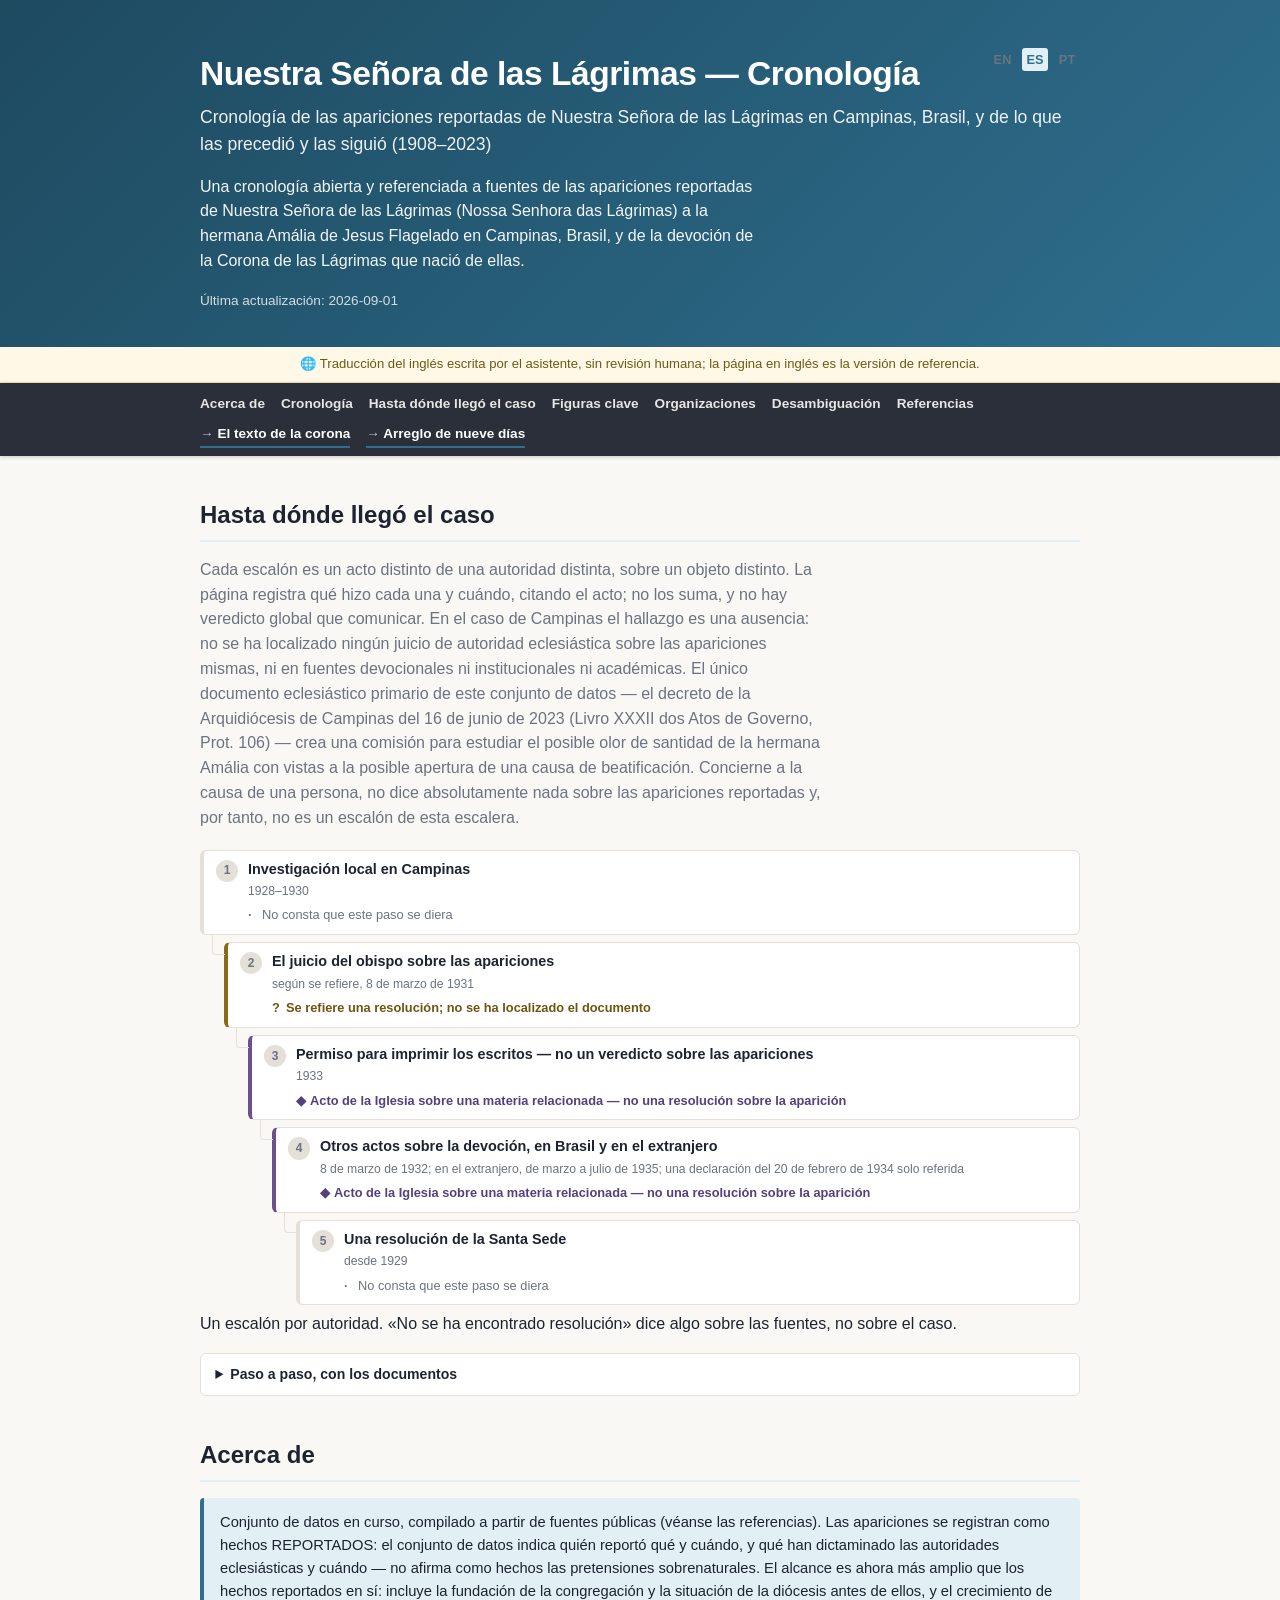
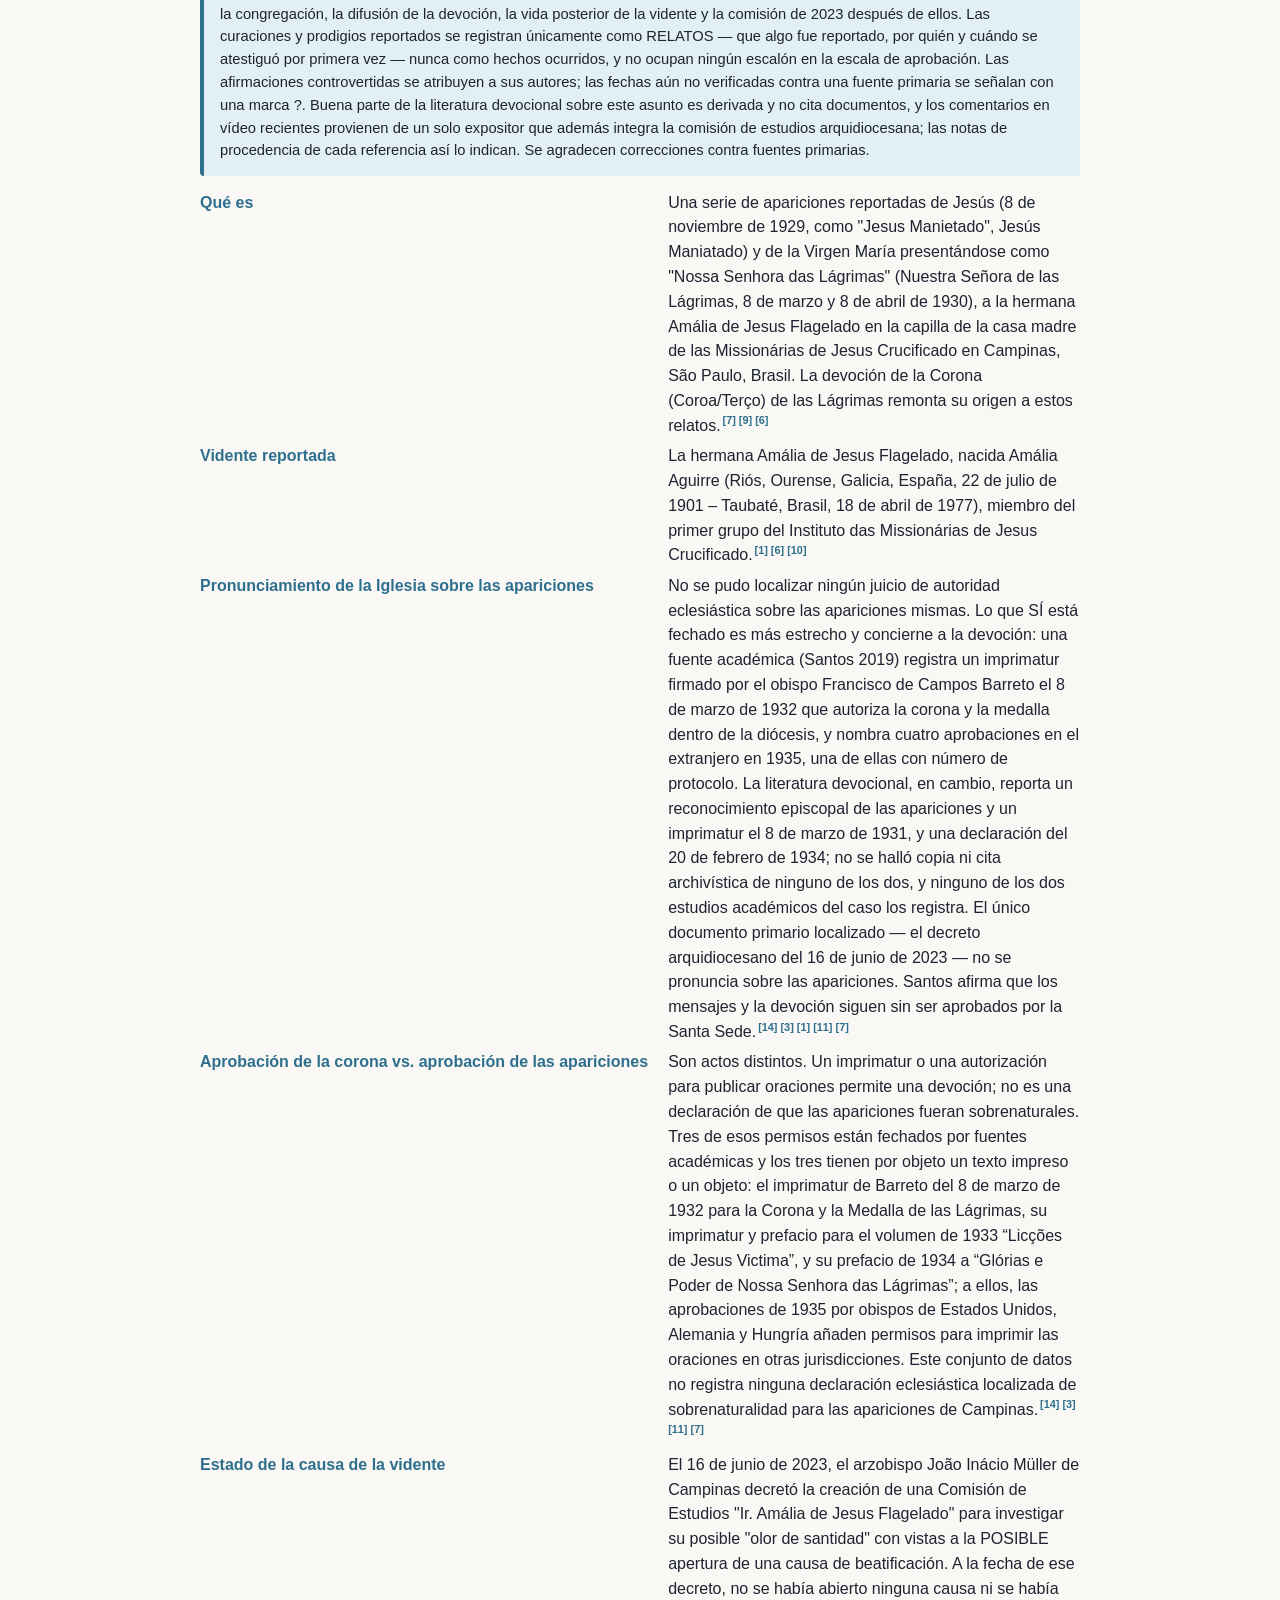
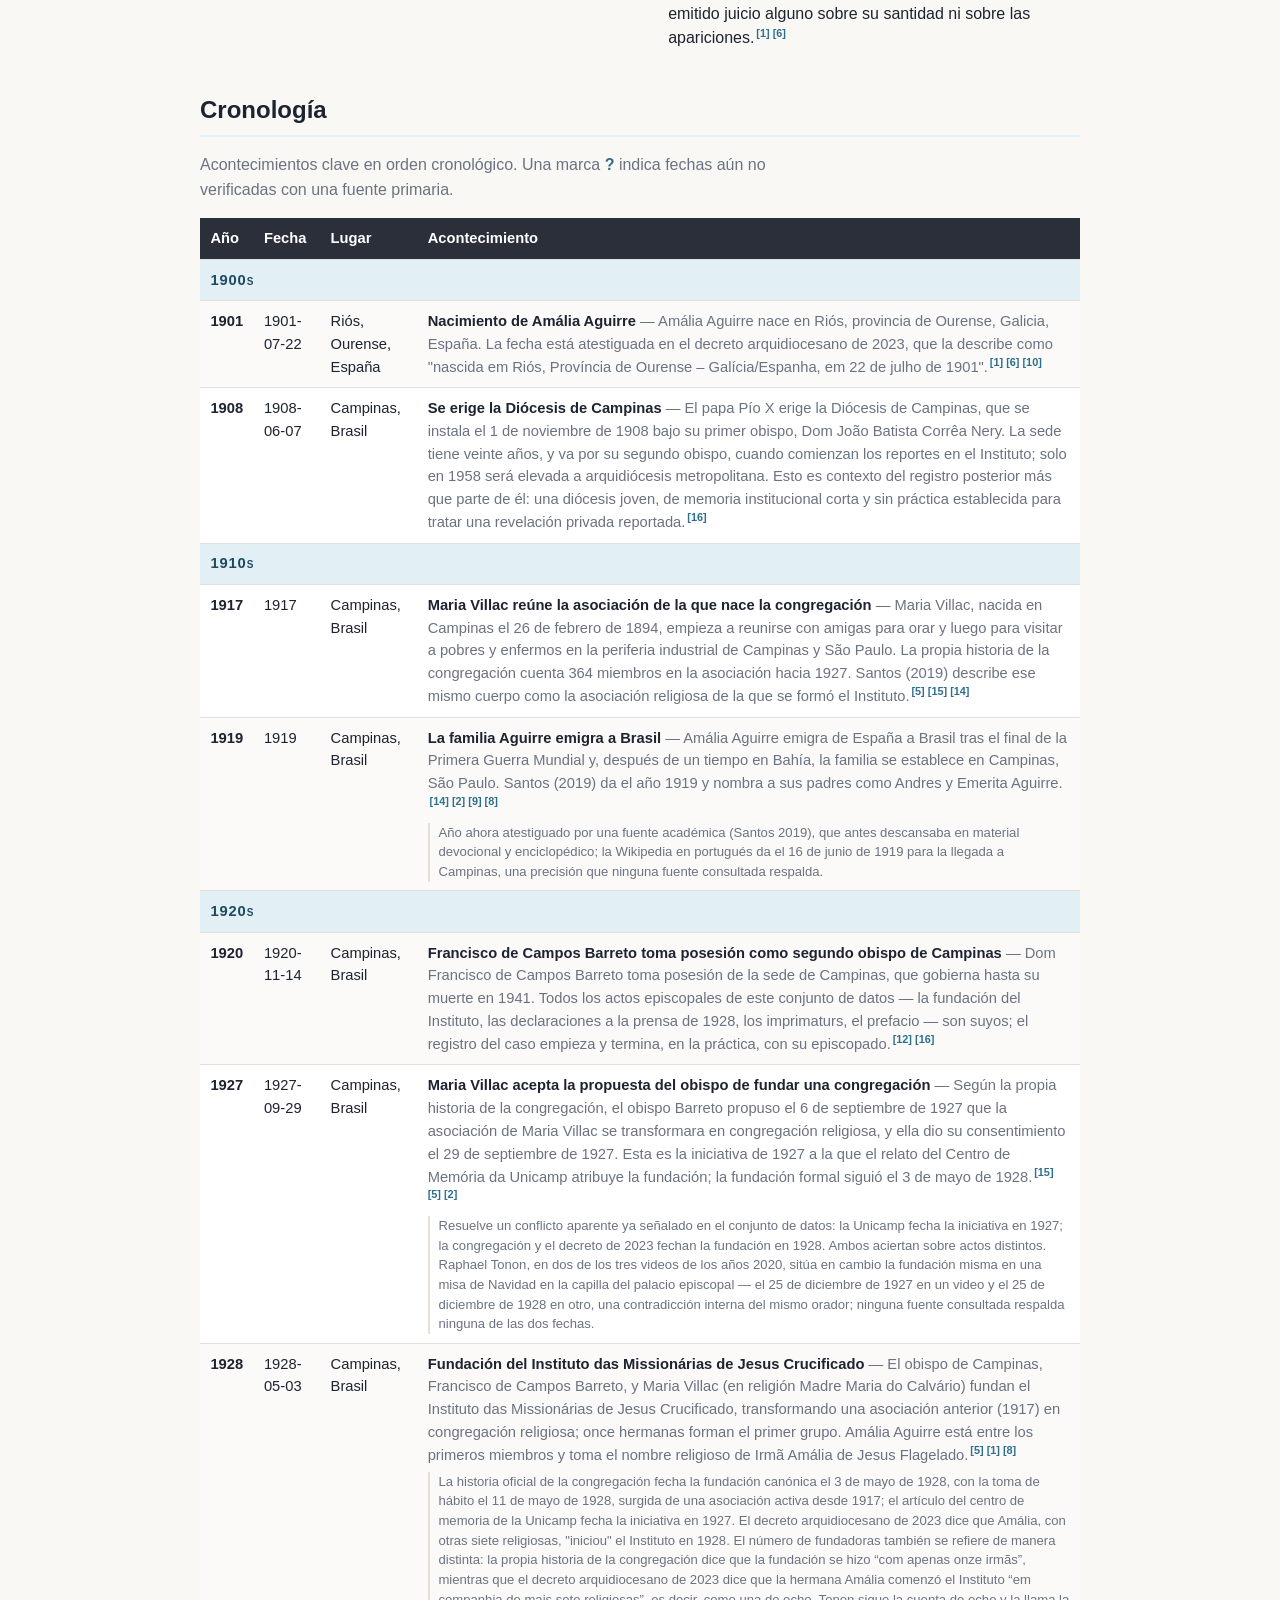
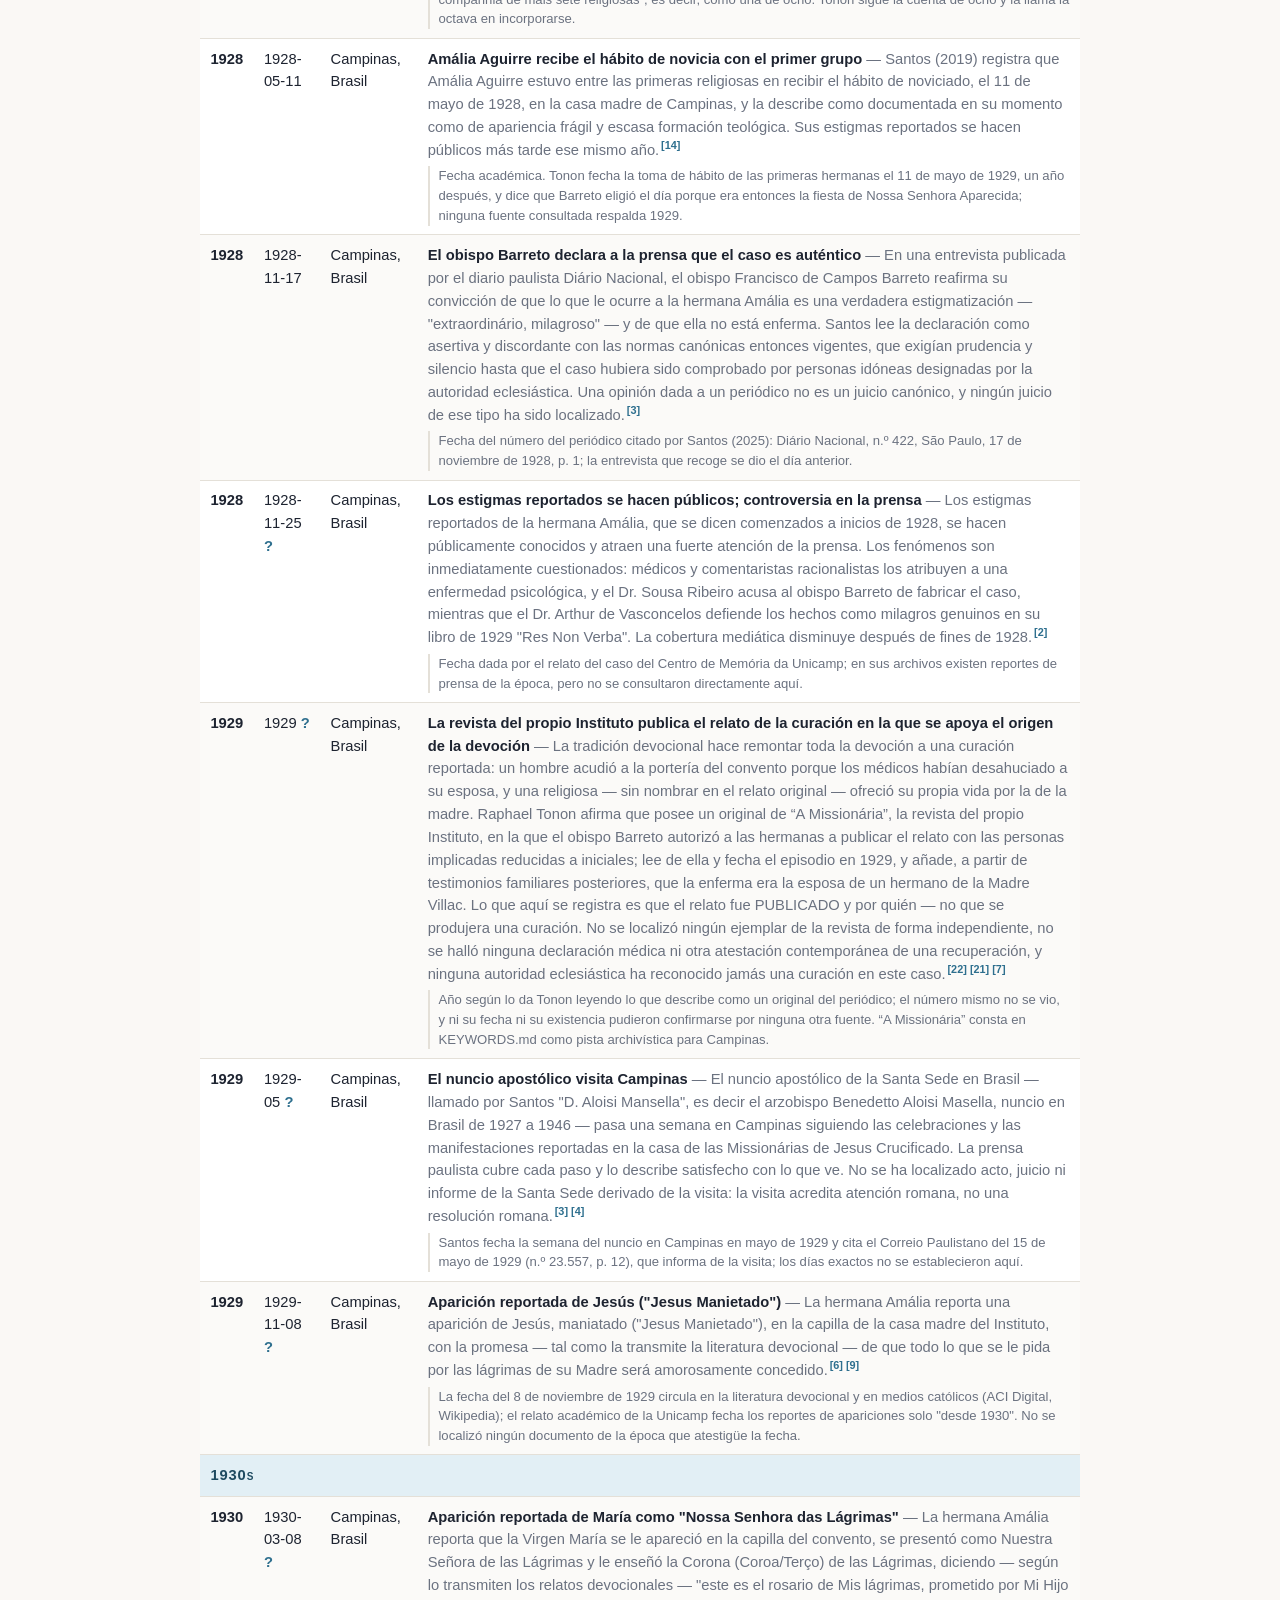
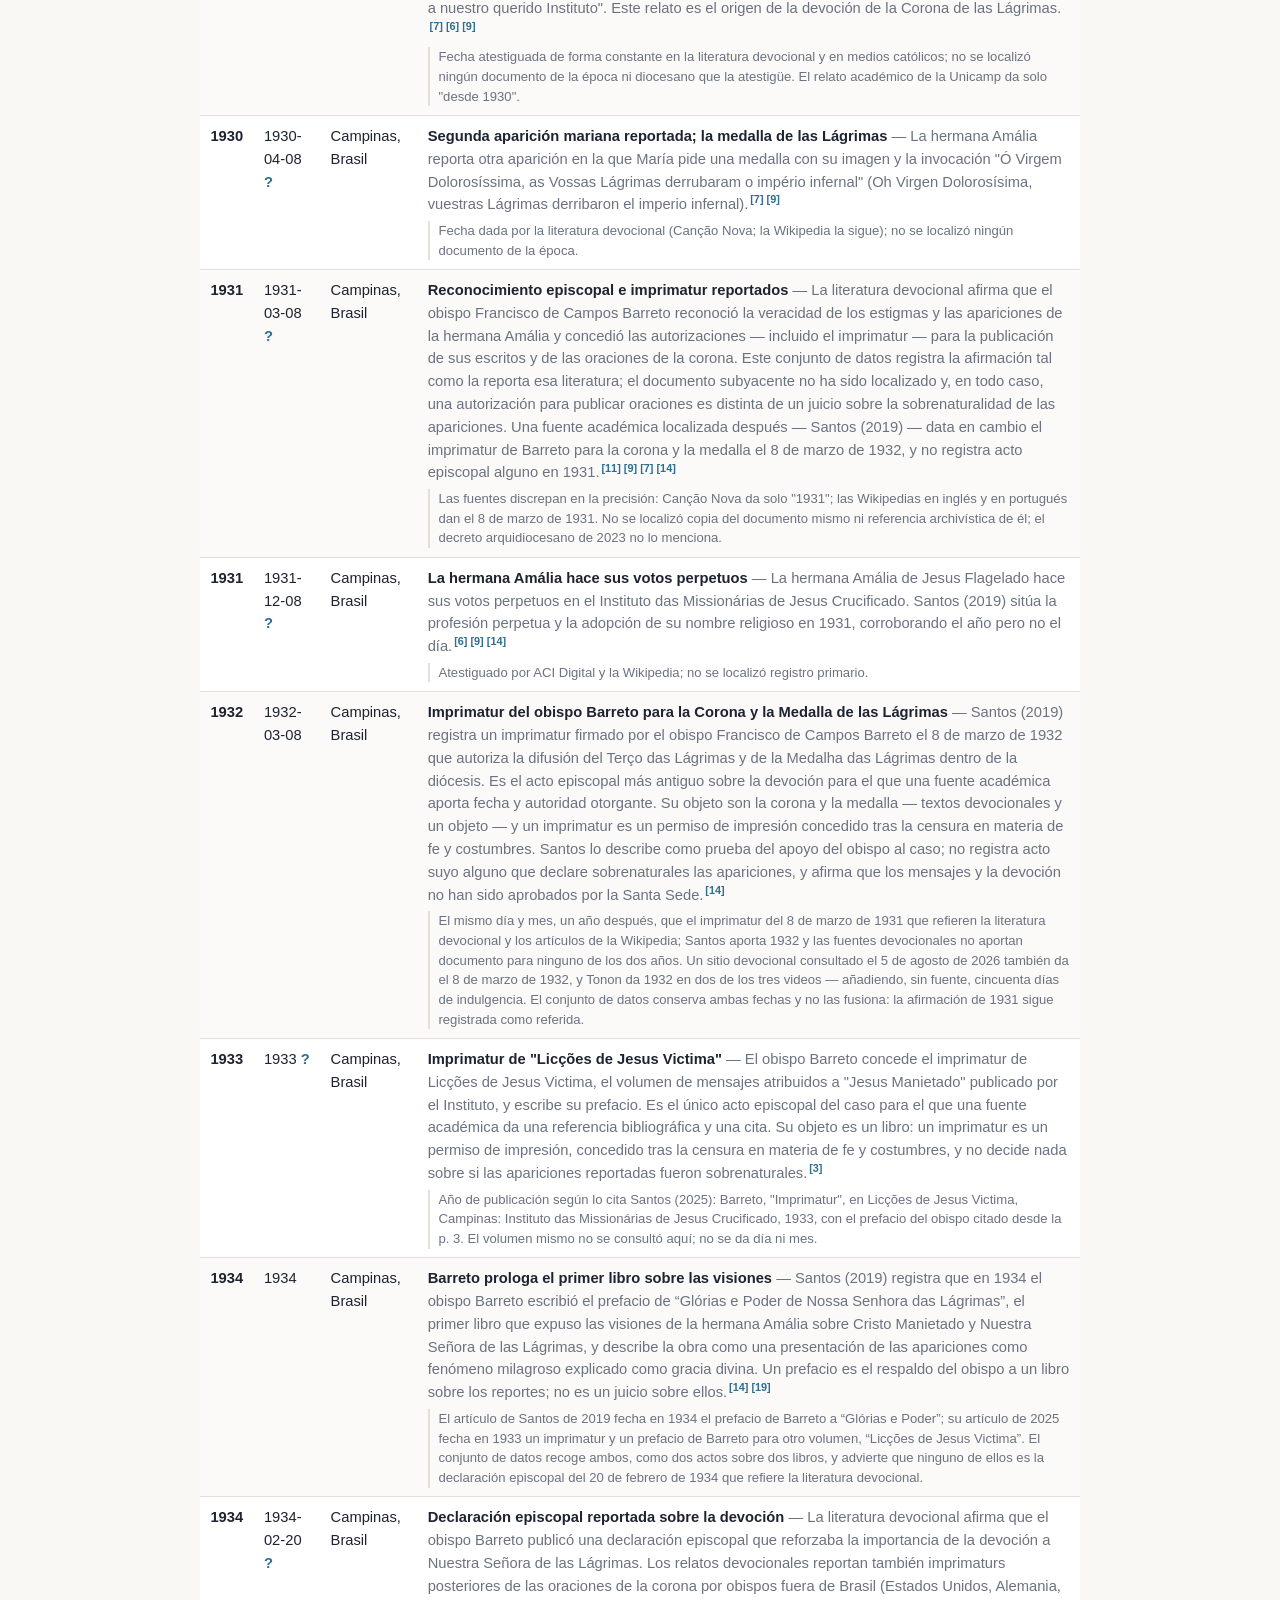
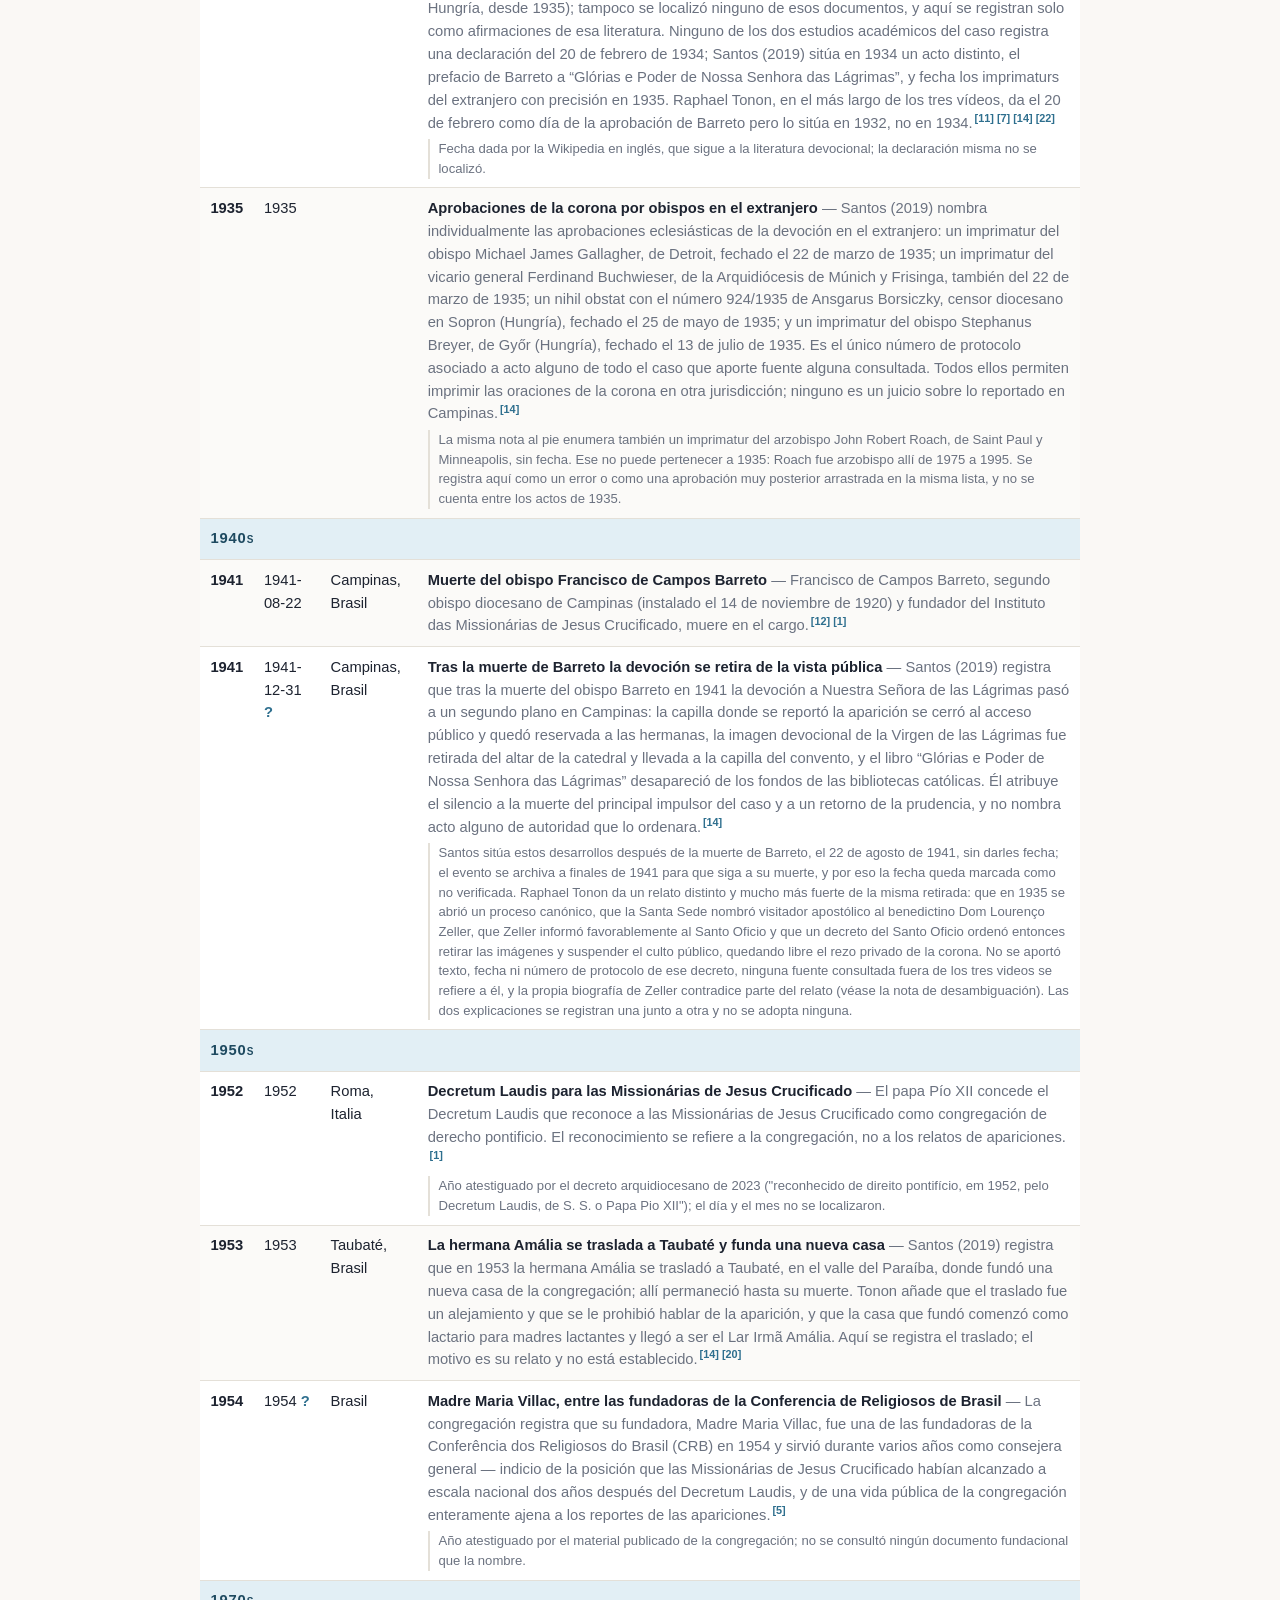
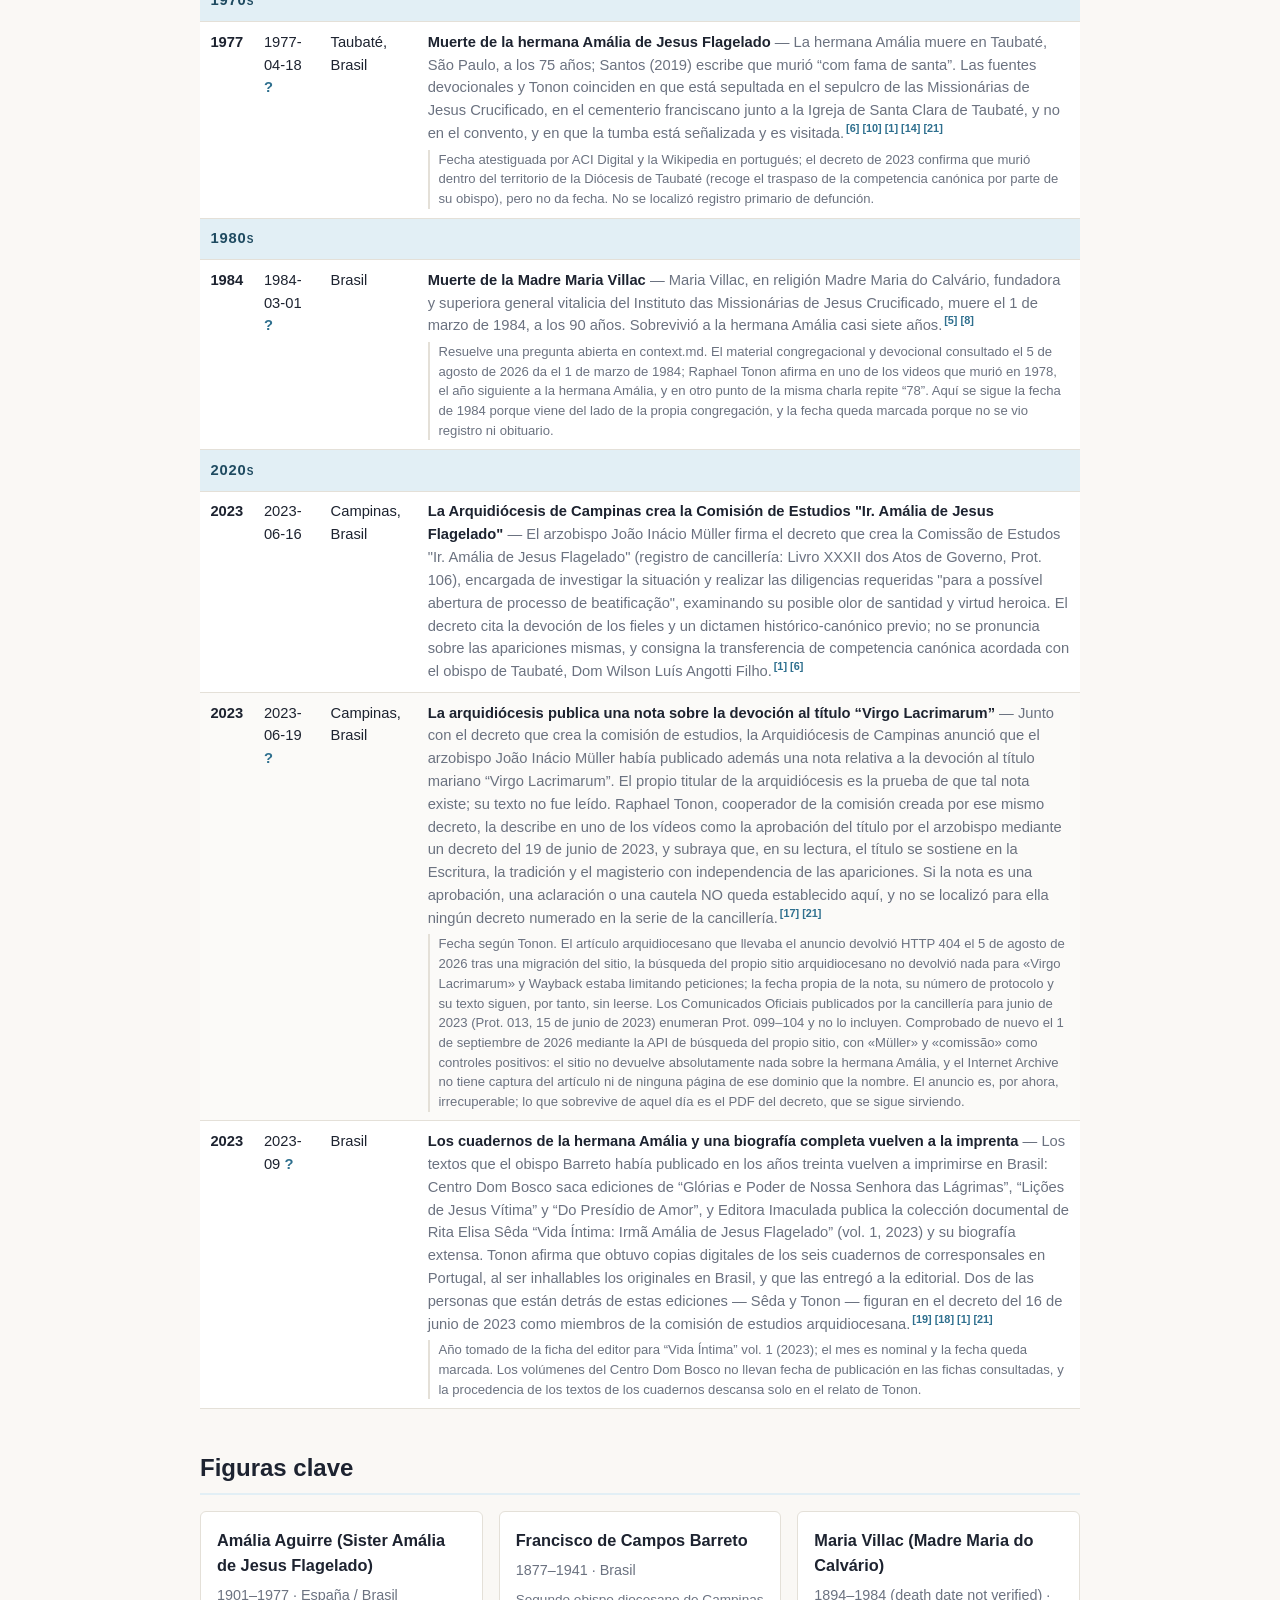
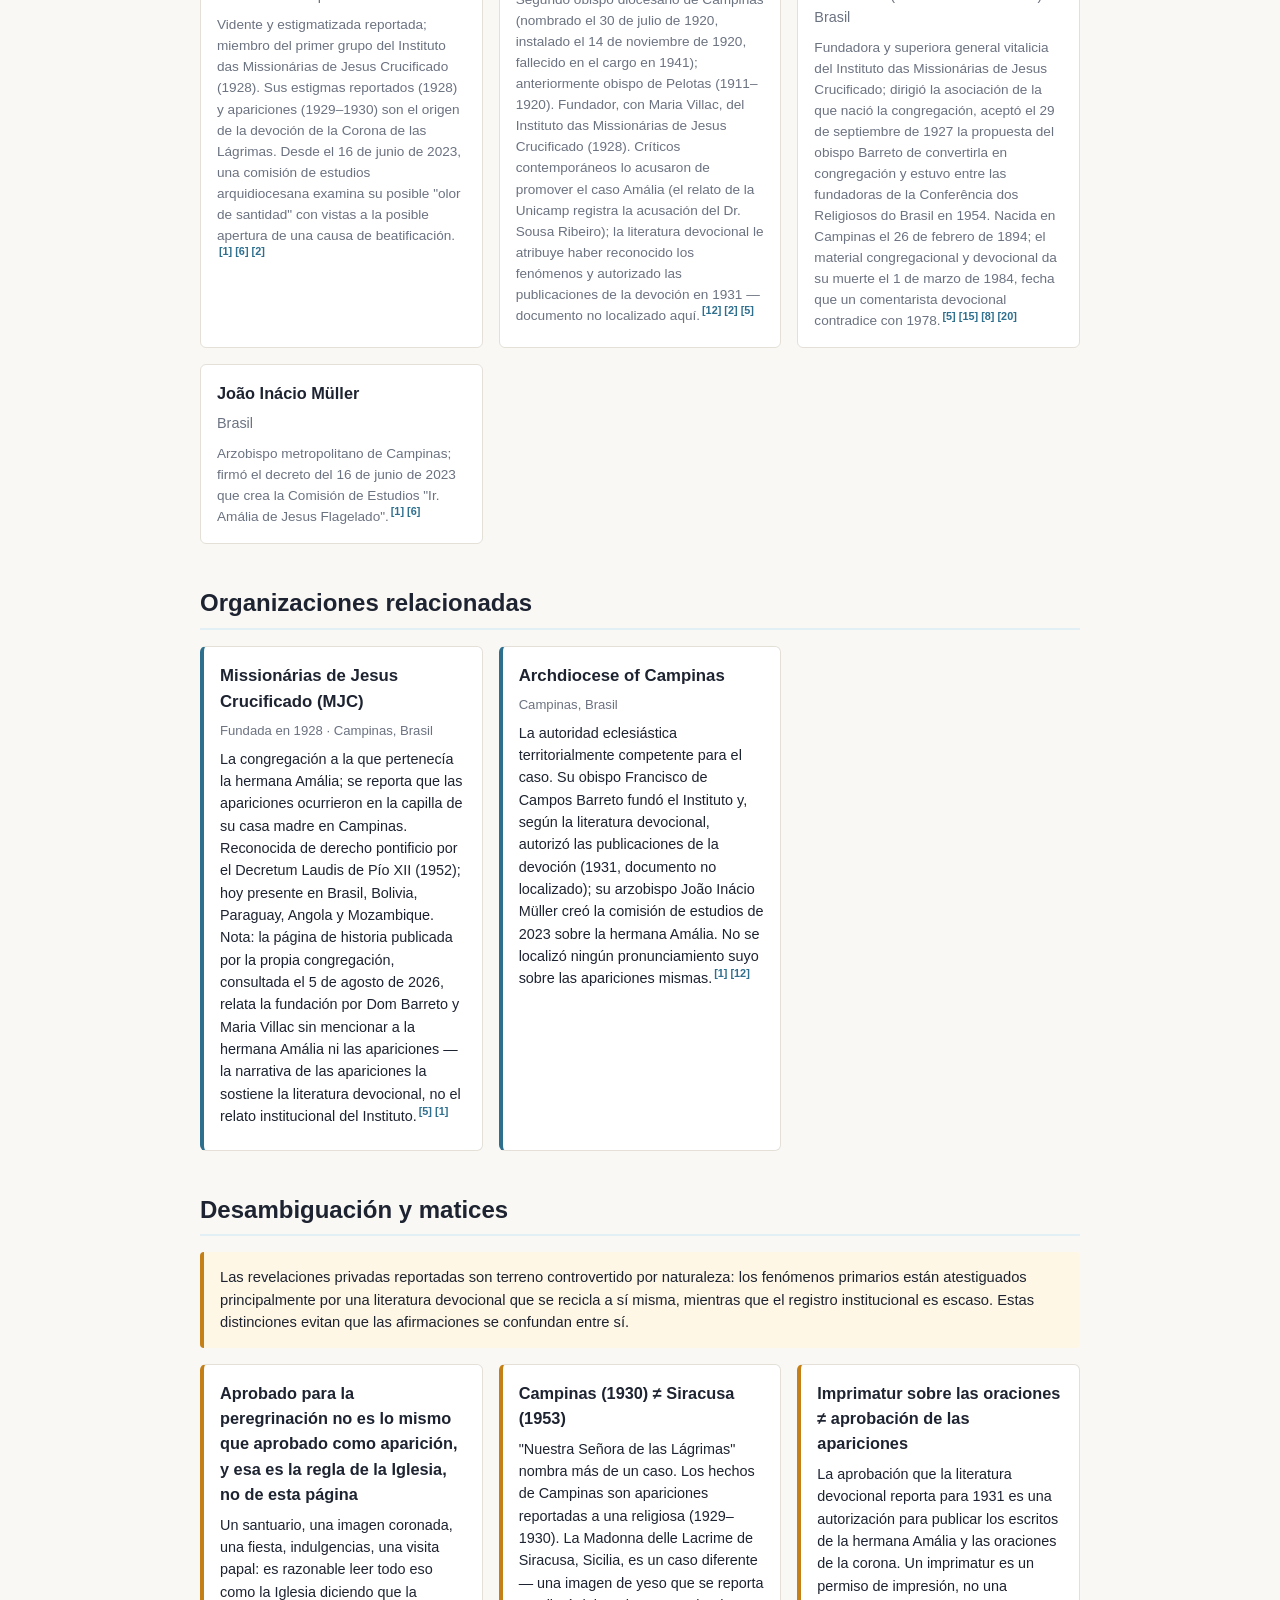
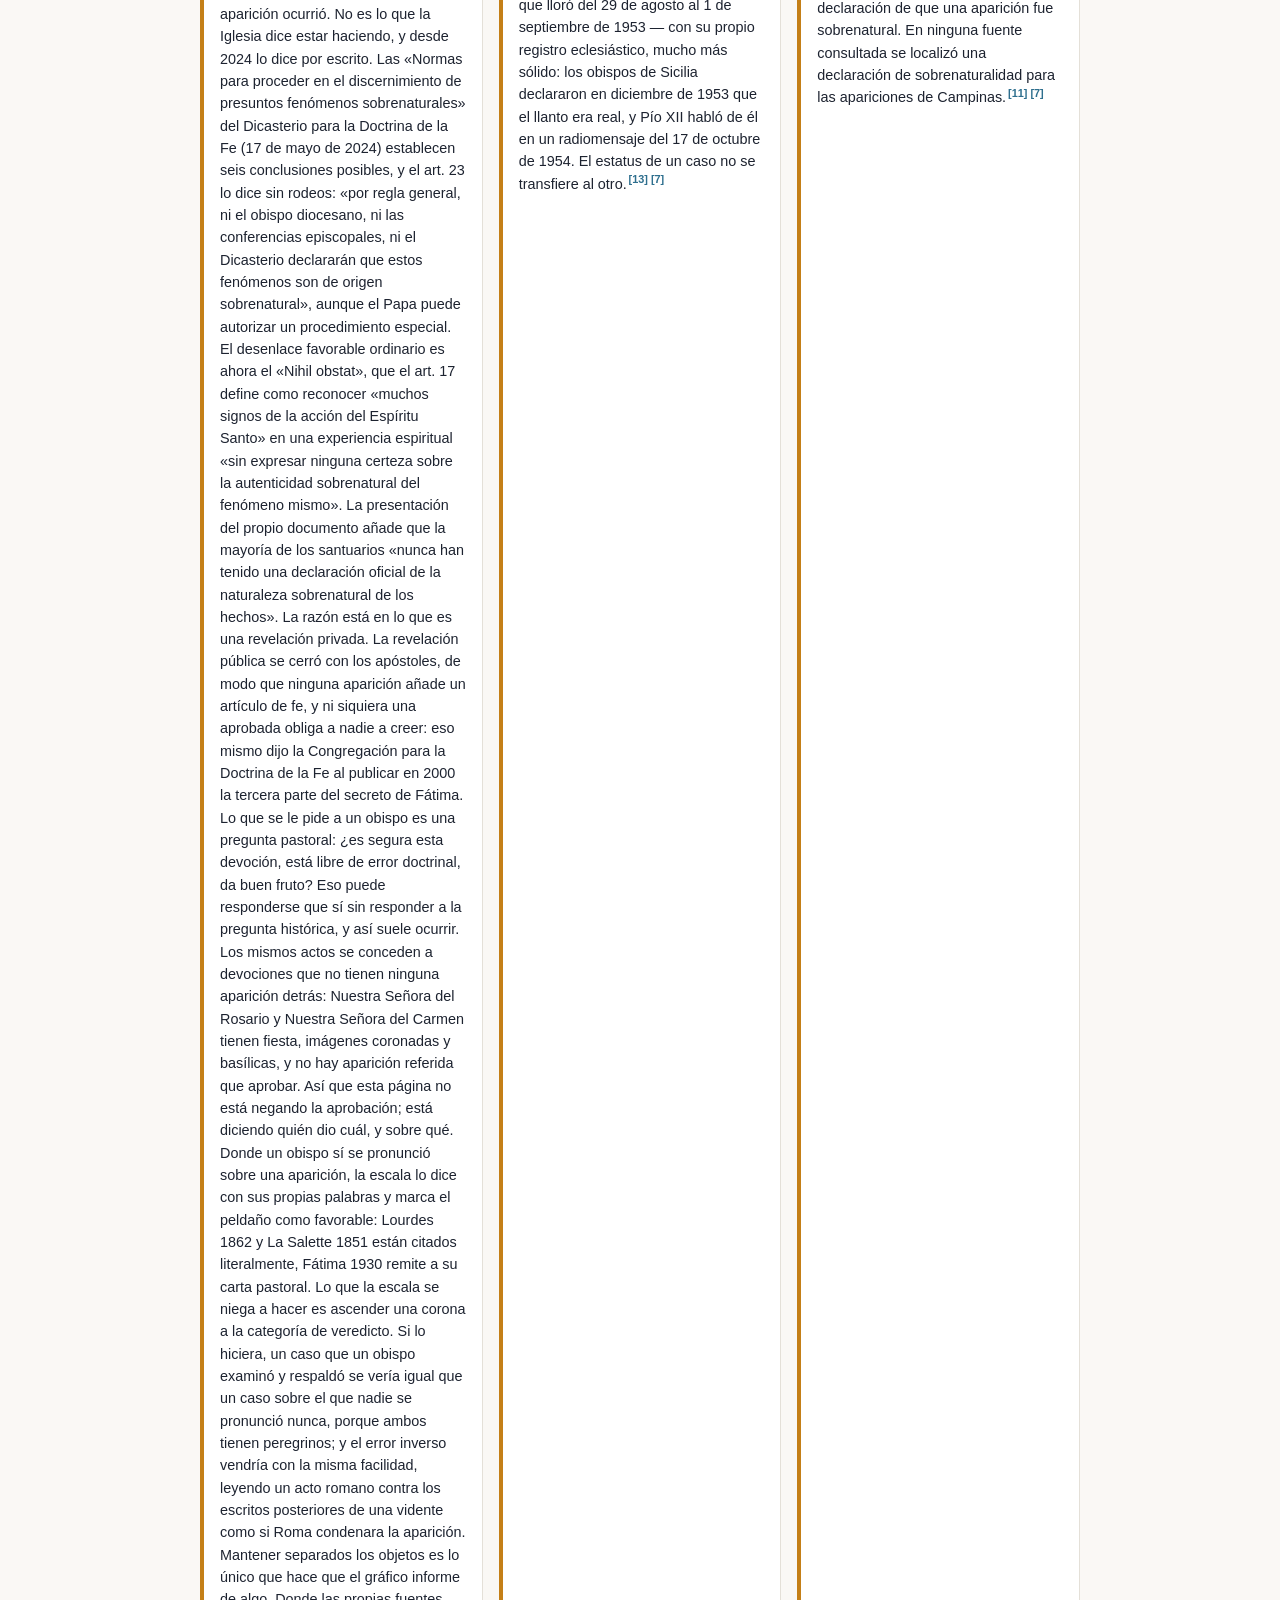
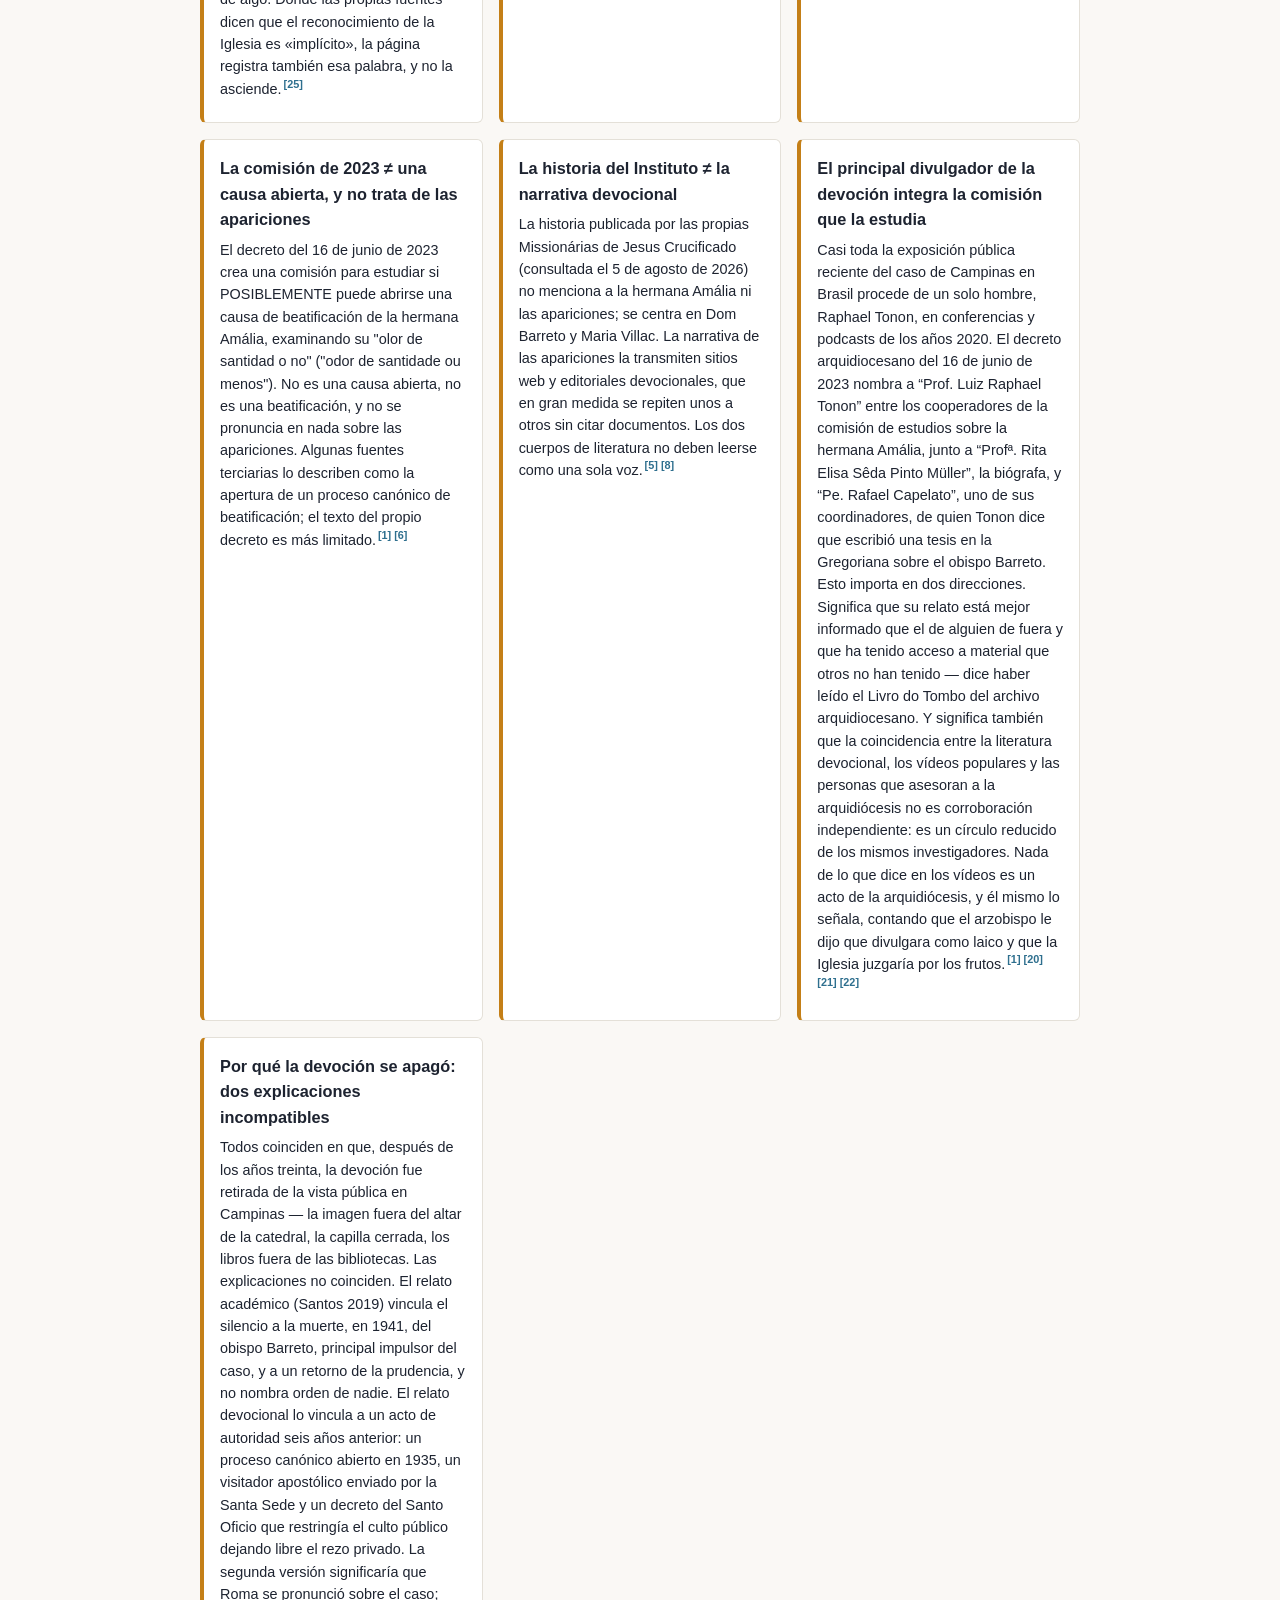
==== commit ef7ecf38: "Merge pull request #19 from cronologia/claude/tears-prayer-novena-pages-sboupi Record an unrecoverab" ====
--- a/docs/es/index.html
+++ b/docs/es/index.html
@@ -46,7 +46,7 @@
       <h1>Nuestra Señora de las Lágrimas — Cronología</h1>
       <p class="subtitle">Cronología de las apariciones reportadas de Nuestra Señora de las Lágrimas en Campinas, Brasil, y de lo que las precedió y las siguió (1908–2023)</p>
       <p class="lead">Una cronología abierta y referenciada a fuentes de las apariciones reportadas de Nuestra Señora de las Lágrimas (Nossa Senhora das Lágrimas) a la hermana Amália de Jesus Flagelado en Campinas, Brasil, y de la devoción de la Corona de las Lágrimas que nació de ellas.</p>
-      <p class="updated">Última actualización: 2026-08-19</p>
+      <p class="updated">Última actualización: 2026-09-01</p>
     </div>
   </header>
   <div class="i18n-disclaimer" role="note">🌐 Traducción del inglés escrita por el asistente, sin revisión humana; la página en inglés es la versión de referencia.</div>
@@ -424,7 +424,7 @@
           <td class="year">2023</td>
           <td>2023-06-19 <span class="flag" title="Fecha aún no verificada con una fuente primaria">?</span></td>
           <td>Campinas, Brasil</td>
-          <td><strong>La arquidiócesis publica una nota sobre la devoción al título “Virgo Lacrimarum”</strong> <span class="muted">— Junto con el decreto que crea la comisión de estudios, la Arquidiócesis de Campinas anunció que el arzobispo João Inácio Müller había publicado además una nota relativa a la devoción al título mariano “Virgo Lacrimarum”. El propio titular de la arquidiócesis es la prueba de que tal nota existe; su texto no fue leído. Raphael Tonon, cooperador de la comisión creada por ese mismo decreto, la describe en uno de los vídeos como la aprobación del título por el arzobispo mediante un decreto del 19 de junio de 2023, y subraya que, en su lectura, el título se sostiene en la Escritura, la tradición y el magisterio con independencia de las apariciones. Si la nota es una aprobación, una aclaración o una cautela NO queda establecido aquí, y no se localizó para ella ningún decreto numerado en la serie de la cancillería.</span><sup class="cite"><a href="#ref-17" title="Reference 17">[17]</a> <a href="#ref-21" title="Reference 21">[21]</a></sup><span class="date-note">Fecha según la da Tonon. El artículo arquidiocesano que llevaba el anuncio devolvió HTTP 404 el 5 de agosto de 2026 tras una migración del sitio, la búsqueda del propio sitio arquidiocesano no devolvió nada para “Virgo Lacrimarum” y Wayback estaba limitado por tasa; la fecha, el número de protocolo y el texto de la nota siguen, por tanto, sin leerse. Los Comunicados Oficiais publicados por la cancillería para junio de 2023 (Prot. 013, 15 de junio de 2023) enumeran los Prot. 099–104 y no lo incluyen.</span></td>
+          <td><strong>La arquidiócesis publica una nota sobre la devoción al título “Virgo Lacrimarum”</strong> <span class="muted">— Junto con el decreto que crea la comisión de estudios, la Arquidiócesis de Campinas anunció que el arzobispo João Inácio Müller había publicado además una nota relativa a la devoción al título mariano “Virgo Lacrimarum”. El propio titular de la arquidiócesis es la prueba de que tal nota existe; su texto no fue leído. Raphael Tonon, cooperador de la comisión creada por ese mismo decreto, la describe en uno de los vídeos como la aprobación del título por el arzobispo mediante un decreto del 19 de junio de 2023, y subraya que, en su lectura, el título se sostiene en la Escritura, la tradición y el magisterio con independencia de las apariciones. Si la nota es una aprobación, una aclaración o una cautela NO queda establecido aquí, y no se localizó para ella ningún decreto numerado en la serie de la cancillería.</span><sup class="cite"><a href="#ref-17" title="Reference 17">[17]</a> <a href="#ref-21" title="Reference 21">[21]</a></sup><span class="date-note">Fecha según Tonon. El artículo arquidiocesano que llevaba el anuncio devolvió HTTP 404 el 5 de agosto de 2026 tras una migración del sitio, la búsqueda del propio sitio arquidiocesano no devolvió nada para «Virgo Lacrimarum» y Wayback estaba limitando peticiones; la fecha propia de la nota, su número de protocolo y su texto siguen, por tanto, sin leerse. Los Comunicados Oficiais publicados por la cancillería para junio de 2023 (Prot. 013, 15 de junio de 2023) enumeran Prot. 099–104 y no lo incluyen. Comprobado de nuevo el 1 de septiembre de 2026 mediante la API de búsqueda del propio sitio, con «Müller» y «comissão» como controles positivos: el sitio no devuelve absolutamente nada sobre la hermana Amália, y el Internet Archive no tiene captura del artículo ni de ninguna página de ese dominio que la nombre. El anuncio es, por ahora, irrecuperable; lo que sobrevive de aquel día es el PDF del decreto, que se sigue sirviendo.</span></td>
         </tr>
         <tr>
           <td class="year">2023</td>
@@ -611,17 +611,17 @@
         <li id="ref-17">
           <a href="https://www.arquidiocesecampinas.com.br/dom-joao-inacio-muller-nomeia-comissao-de-estudos-irma-amalia-de-jesus-flagelado-sob-o-possivel-processo-de-beatificacao-de-acordo-com-o-direito-da-igreja-publica-tambem-nota-a-respeito-da-devoc/" rel="noopener noreferrer" target="_blank">Dom João Inácio Müller nomeia Comissão de Estudos “Irmã Amália de Jesus Flagelado”. Publica, também, nota a respeito da devoção ao título “Virgo Lacrimarum”</a>
           <span class="ref-meta">Arquidiocese de Campinas · prensa</span>
-          <span class="ref-note">El anuncio de la propia arquidiócesis de que el arzobispo publicó, junto al decreto de la comisión del 16 de junio de 2023, una nota sobre la devoción al título “Virgo Lacrimarum”. Se cita aquí por la EXISTENCIA de esa nota, que su titular establece con la voz de la propia arquidiócesis. La página devolvió HTTP 404 al consultarse el 5 de agosto de 2026, tras una migración del sitio, por lo que no se leyeron el texto, la fecha ni el número de protocolo de la nota; tampoco se localizó un PDF suyo aparte en el sitio arquidiocesano. Se incluye para que la laguna quede visible y subsanable en lugar de silenciosa.</span>
+          <span class="ref-note">El anuncio de la propia arquidiócesis del decreto del 16 de junio de 2023 y de una nota publicada junto a él sobre la devoción al título «Virgo Lacrimarum». Citado por la existencia del anuncio: su texto nunca se leyó. Vuelto a comprobar el 1 de septiembre de 2026, y la situación es peor que un enlace roto. La URL devuelve 404; el Internet Archive no tiene ninguna captura de ella, ni de nada en ese dominio que coincida con «amalia»; y la propia API de búsqueda del sitio arquidiocesano no devuelve nada para «Amália», «Flagelado» ni «beatificação» — mientras que la misma consulta para «Müller» y para «comissão» sí devuelve resultados, de modo que la búsqueda funciona y la ausencia es real. La arquidiócesis ya no publica nada sobre la hermana Amália. Se conserva la URL como cita de referencia, porque es lo que se consultó; hoy no es recuperable por ninguna vía intentada. El PDF del decreto es una referencia aparte y sigue en línea.</span>
         </li>
         <li id="ref-18">
           <a href="https://www.editoraimaculada.com/produto/lancamento-setembro.html" rel="noopener noreferrer" target="_blank">Irmã Amália e a Devoção a Nossa Senhora das Lágrimas</a> · <a class="archive-link" href="https://web.archive.org/web/20240713133227/https://www.editoraimaculada.com/produto/lancamento-setembro.html" rel="noopener noreferrer" target="_blank">🗄 archived 2024-07-13</a>
           <span class="ref-meta">Editora Imaculada · libro</span>
-          <span class="ref-note">Biografía devocional de largo aliento de Rita Elisa Sêda (536 pp.; 6.ª edición según se lista en 2026), de la misma editorial que su colección documental en dos volúmenes “Vida Íntima: Irmã Amália de Jesus Flagelado” (vol. 1, 2023). Perspectiva simpatizante, e identificada aquí porque el decreto arquidiocesano del 16 de junio de 2023 nombra a “Profª. Rita Elisa Sêda Pinto Müller” entre los cooperadores de la comisión de estudios — de modo que la principal biógrafa moderna se sitúa dentro del órgano que examina el caso. No consultada directamente para este conjunto de datos: ninguna afirmación de las que siguen se apoya en ella.</span>
+          <span class="ref-note">Biografía devocional de largo aliento de Rita Elisa Sêda (536 pp.; 6.ª edición según se lista en 2026), de la misma editorial que su colección documental en dos volúmenes “Vida Íntima: Irmã Amália de Jesus Flagelado” (vol. 1, 2023). Perspectiva simpatizante, e identificada aquí porque el decreto arquidiocesano del 16 de junio de 2023 nombra a “Profª. Rita Elisa Sêda Pinto Müller” entre los cooperadores de la comisión de estudios — de modo que la principal biógrafa moderna se sitúa dentro del órgano que examina el caso. No consultada directamente para este conjunto de datos: ninguna afirmación de las que siguen se apoya en ella. La URL en vivo ha devuelto desde entonces un 404 (comprobado el 1 de septiembre de 2026); la captura del Internet Archive enlazada al lado es la cita de referencia.</span>
         </li>
         <li id="ref-19">
           <a href="https://loja.centrodombosco.org/combo-irma-amalia-nossa-senhora-das-lagrimas" rel="noopener noreferrer" target="_blank">Nossa Senhora das Lágrimas — obras da Irmã Amália de Jesus Flagelado</a> · <a class="archive-link" href="https://web.archive.org/web/20250723025336/https://loja.centrodombosco.org/combo-irma-amalia-nossa-senhora-das-lagrimas" rel="noopener noreferrer" target="_blank">🗄 archived 2025-07-23</a>
           <span class="ref-meta">Centro Dom Bosco · libro</span>
-          <span class="ref-note">Ediciones actuales, de una editorial católica tradicionalista, de los cuadernos atribuidos a la hermana Amália — “Glórias e Poder de Nossa Senhora das Lágrimas”, “Lições de Jesus Vítima” y “Do Presídio de Amor” — los textos que el obispo Barreto publicó por primera vez en los años treinta. Perspectiva simpatizante. Relevante como bibliografía más que como prueba: son reimpresiones modernas, y ninguna de las fichas consultadas reproduce un imprimatur, una portada ni una fecha originales.</span>
+          <span class="ref-note">Ediciones actuales, de una editorial católica tradicionalista, de los cuadernos atribuidos a la hermana Amália — “Glórias e Poder de Nossa Senhora das Lágrimas”, “Lições de Jesus Vítima” y “Do Presídio de Amor” — los textos que el obispo Barreto publicó por primera vez en los años treinta. Perspectiva simpatizante. Relevante como bibliografía más que como prueba: son reimpresiones modernas, y ninguna de las fichas consultadas reproduce un imprimatur, una portada ni una fecha originales. La URL en vivo ha devuelto desde entonces un 404 (comprobado el 1 de septiembre de 2026); la captura del Internet Archive enlazada al lado es la cita de referencia.</span>
         </li>
         <li id="ref-20">
           <a href="https://youtu.be/iZOHoERKdlI" rel="noopener noreferrer" target="_blank">A profecia de Nossa Senhora das Lágrimas para o Brasil — prof. Raphael Tonon</a> · <a class="archive-link" href="https://web.archive.org/web/20260906221342/https://www.youtube.com/watch?v=iZOHoERKdlI&amp;feature=youtu.be" rel="noopener noreferrer" target="_blank">🗄 archived 2026-09-06</a>
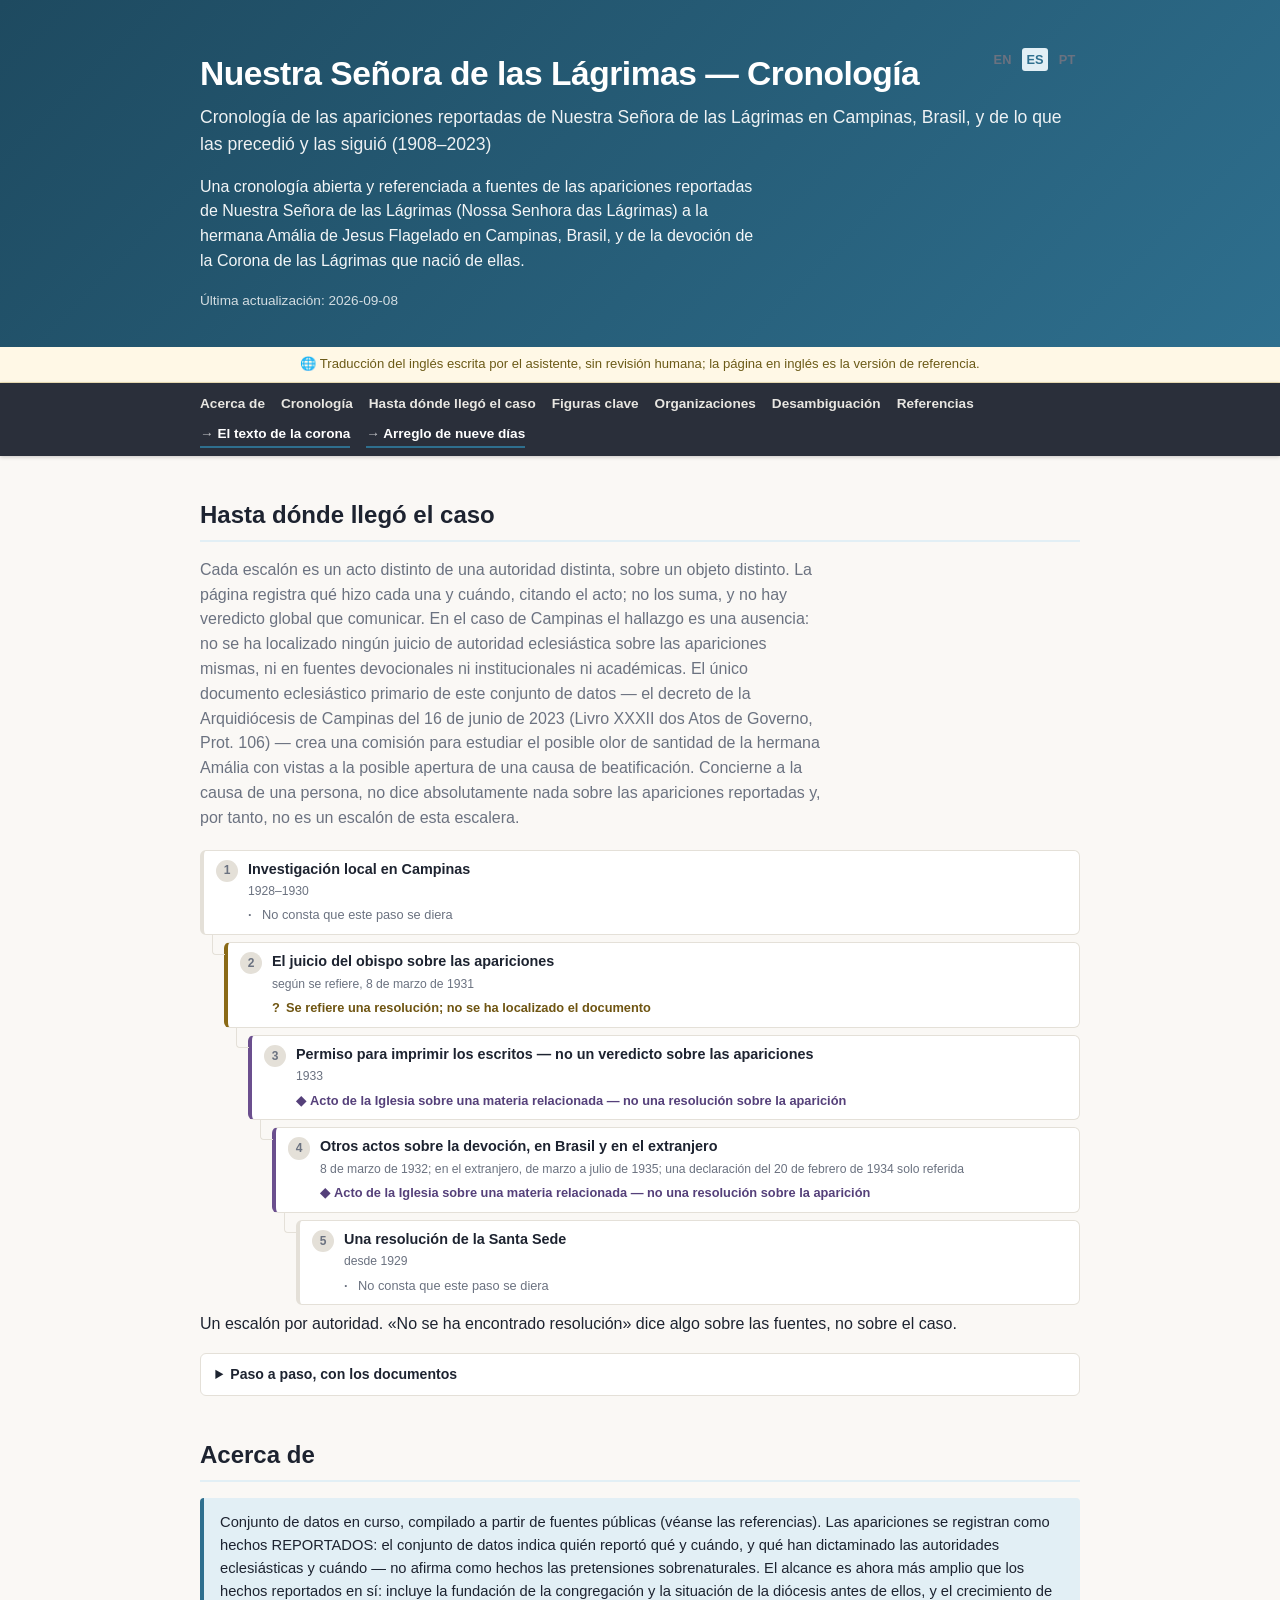
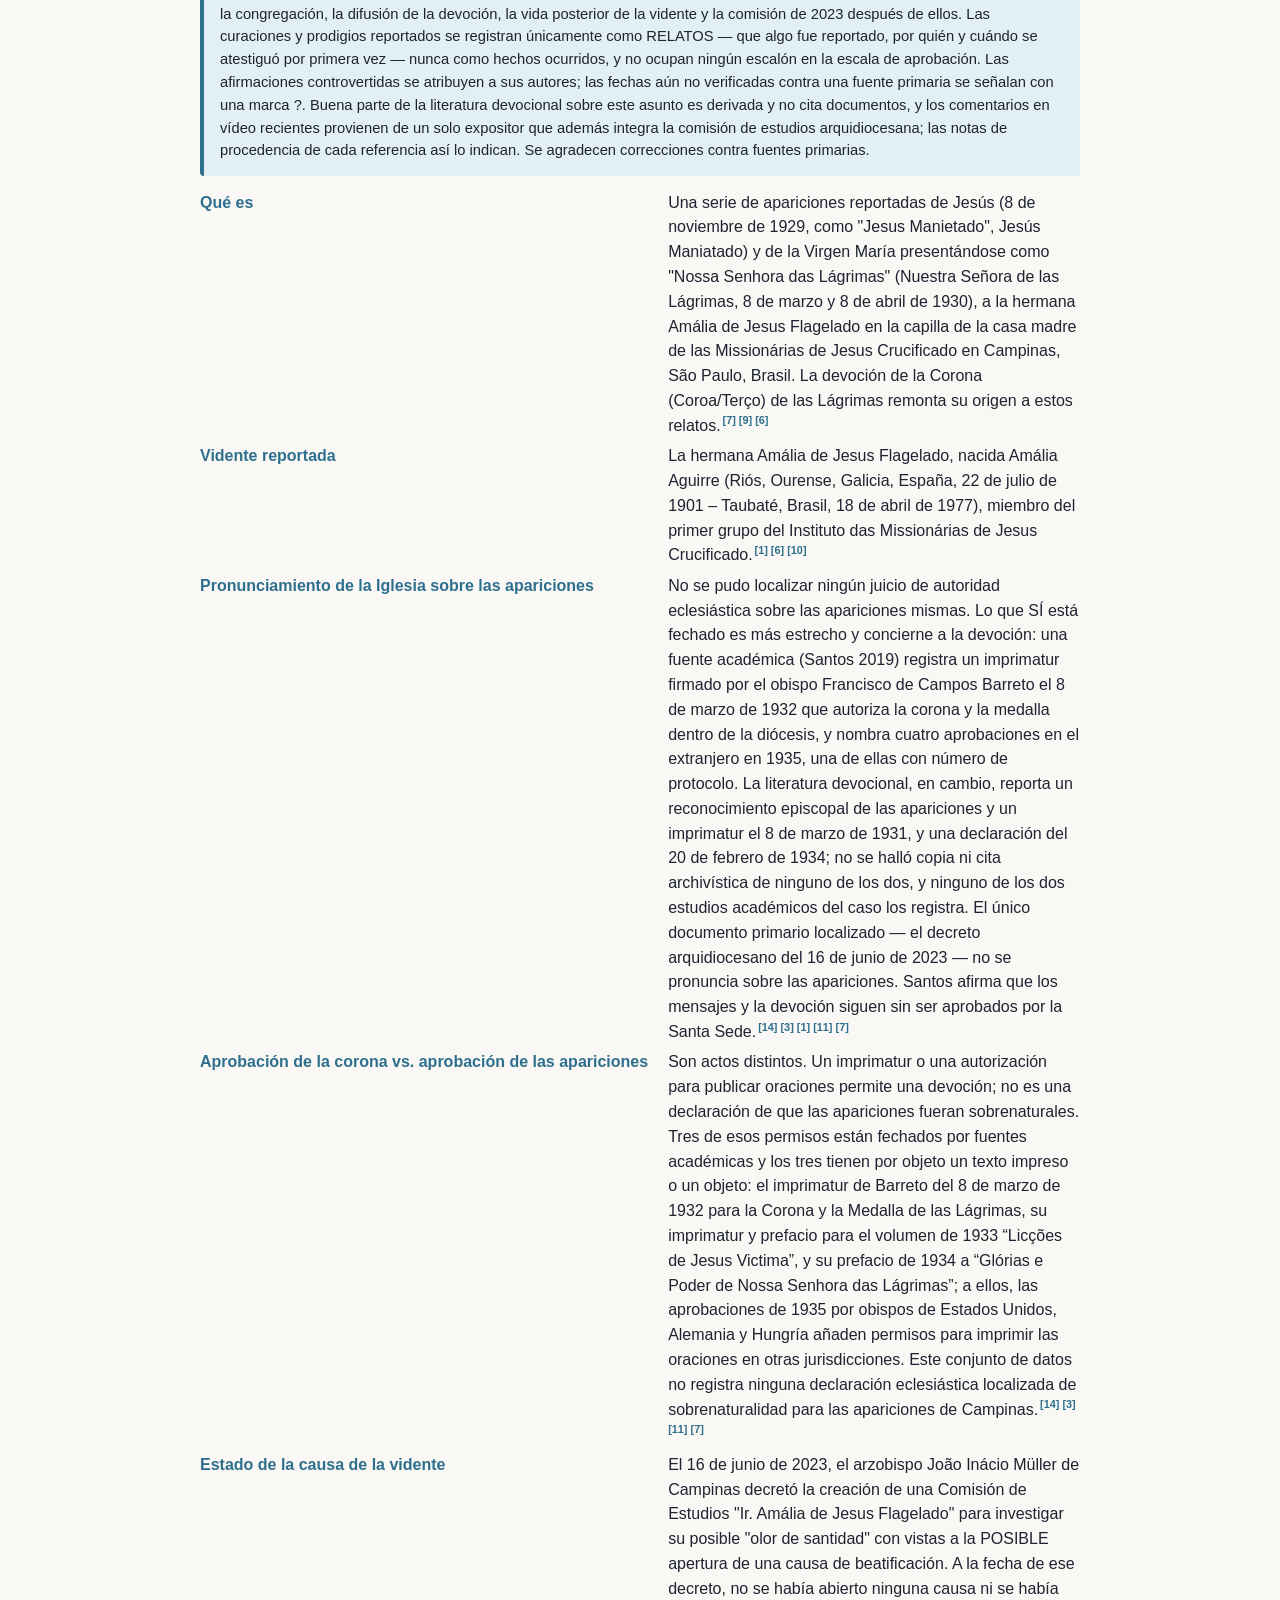
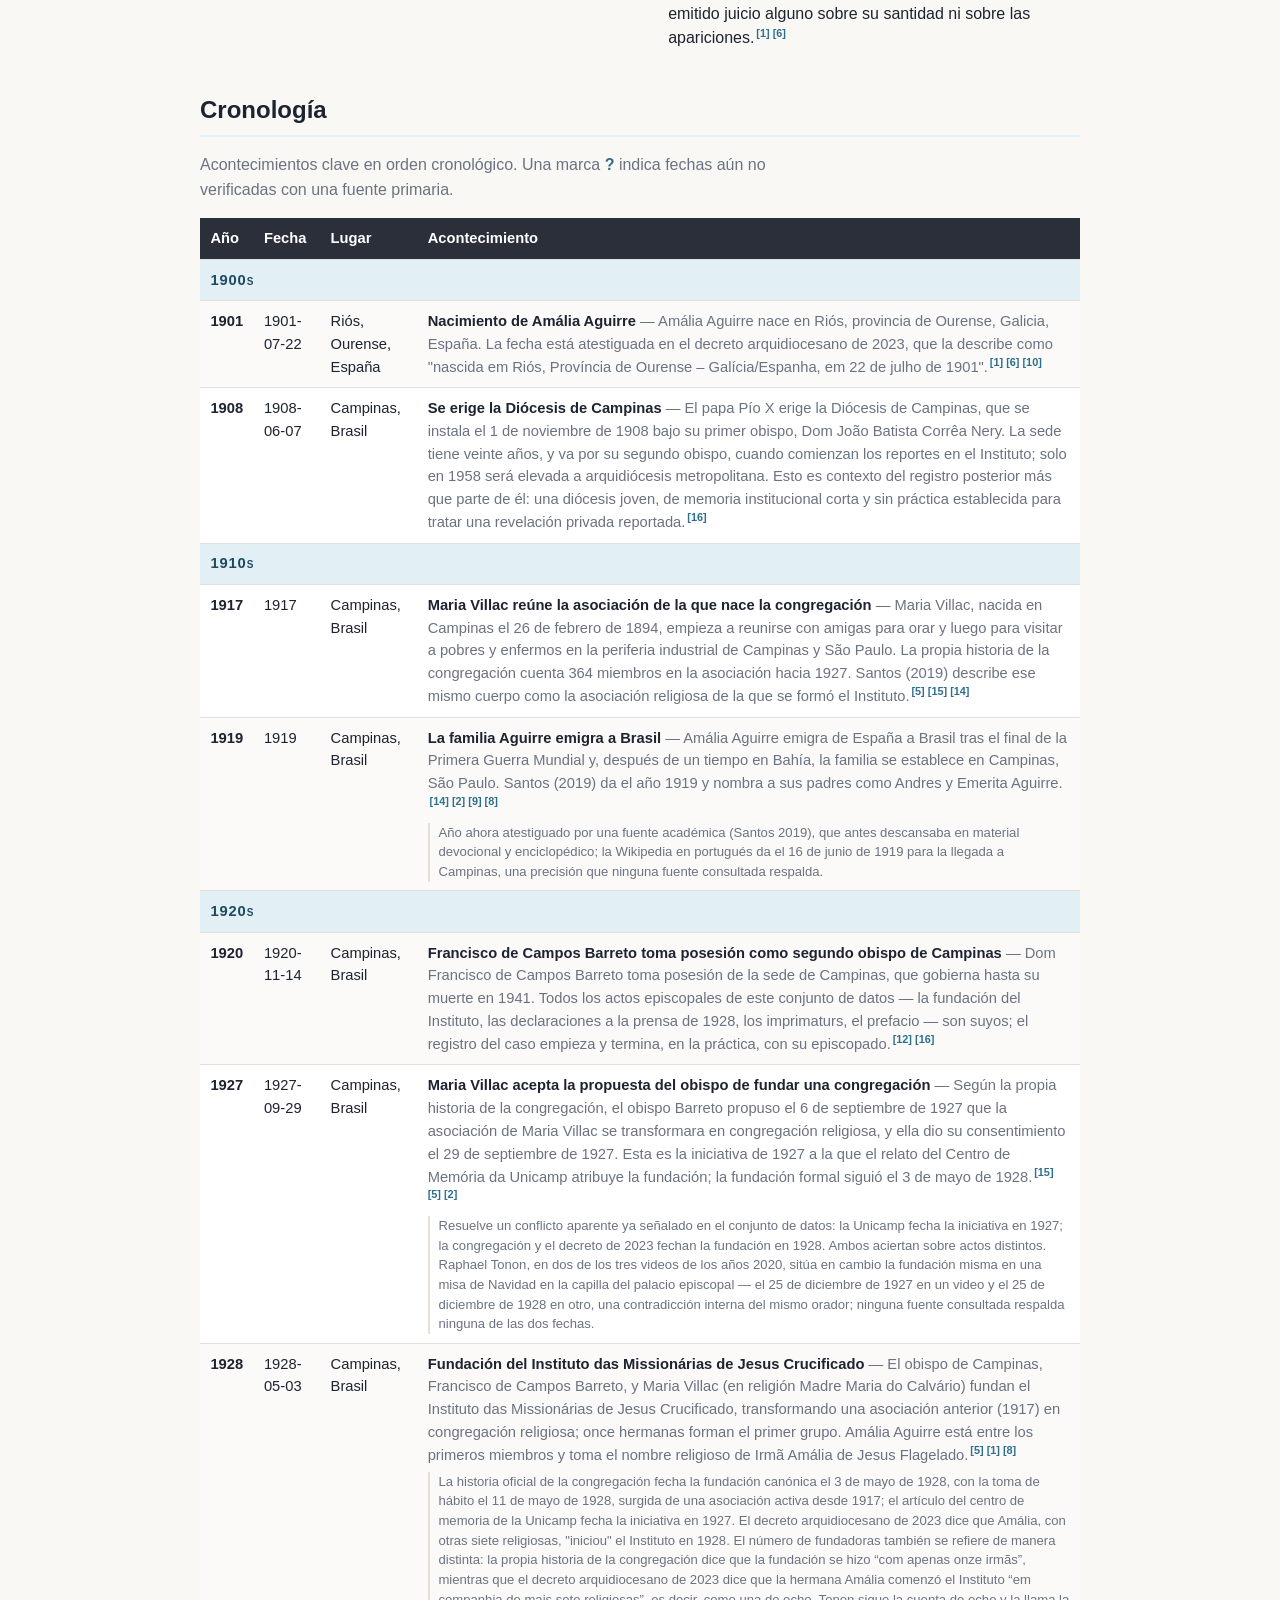
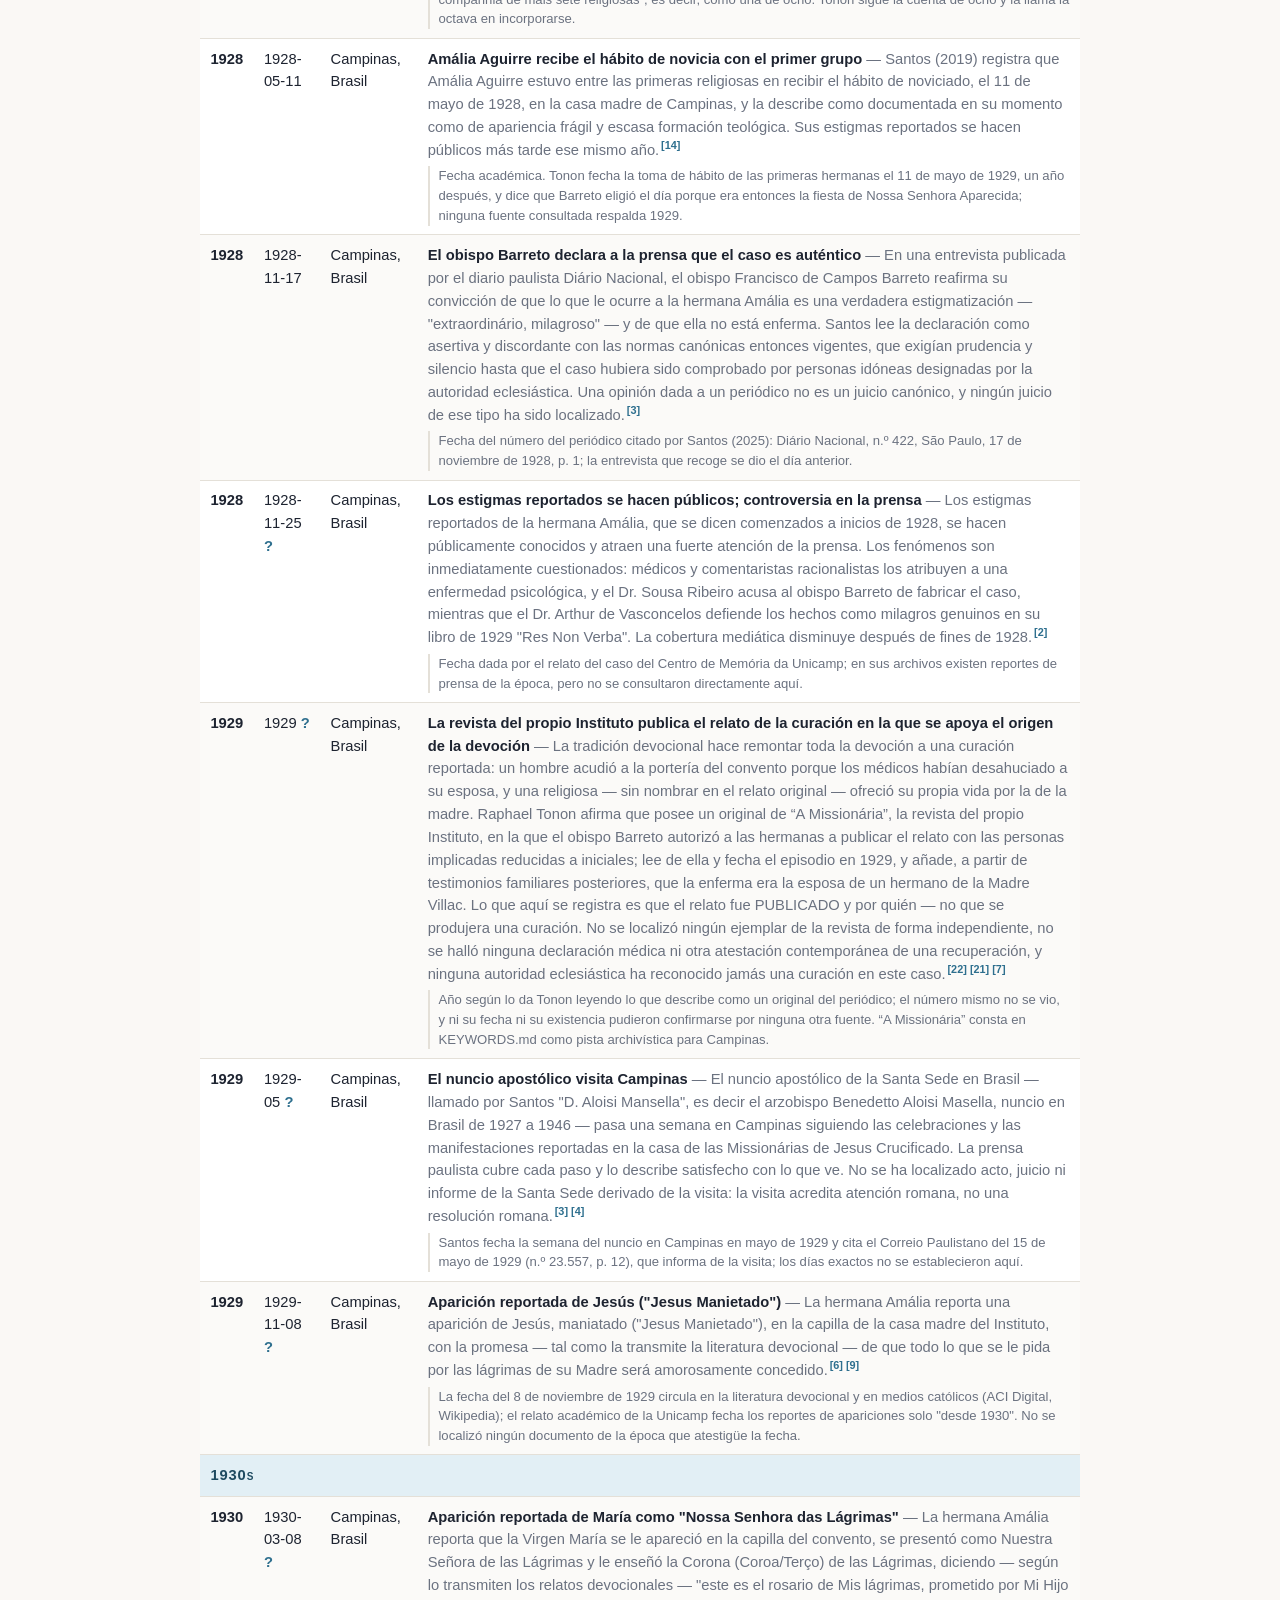
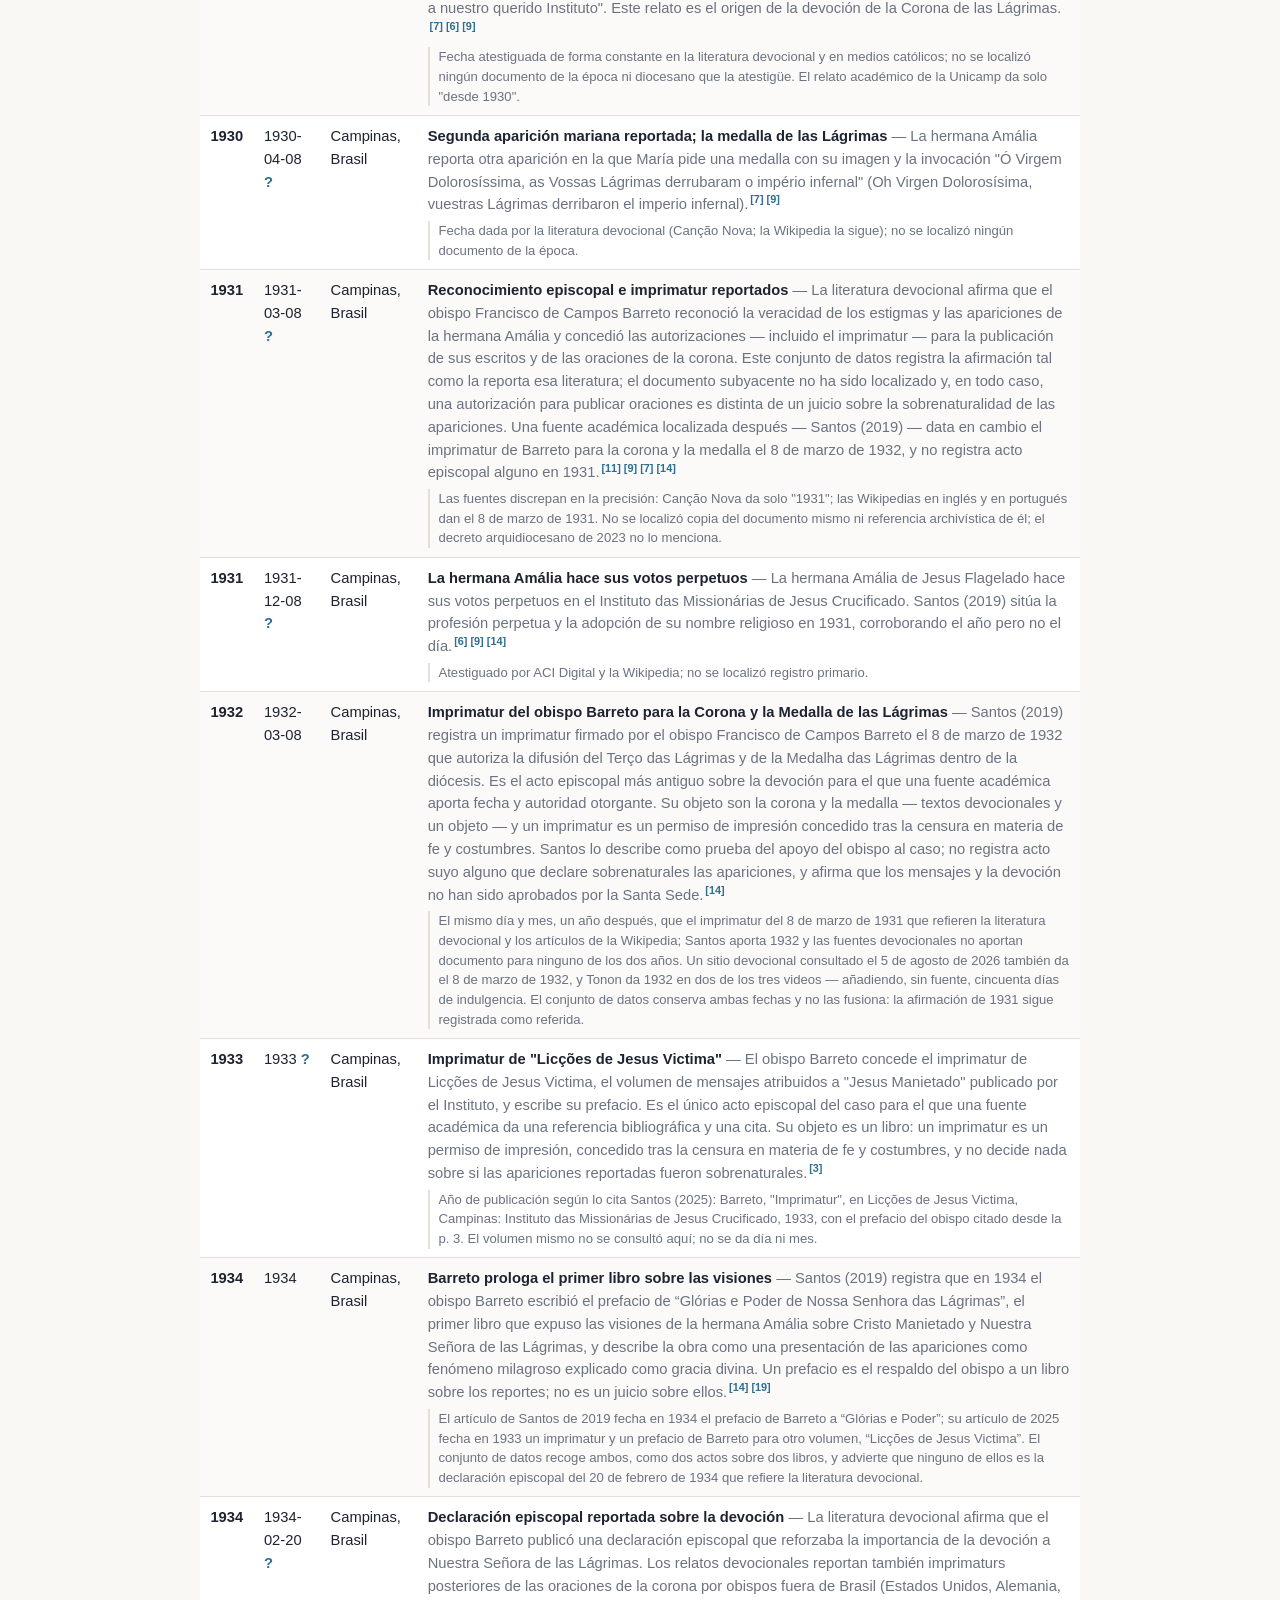
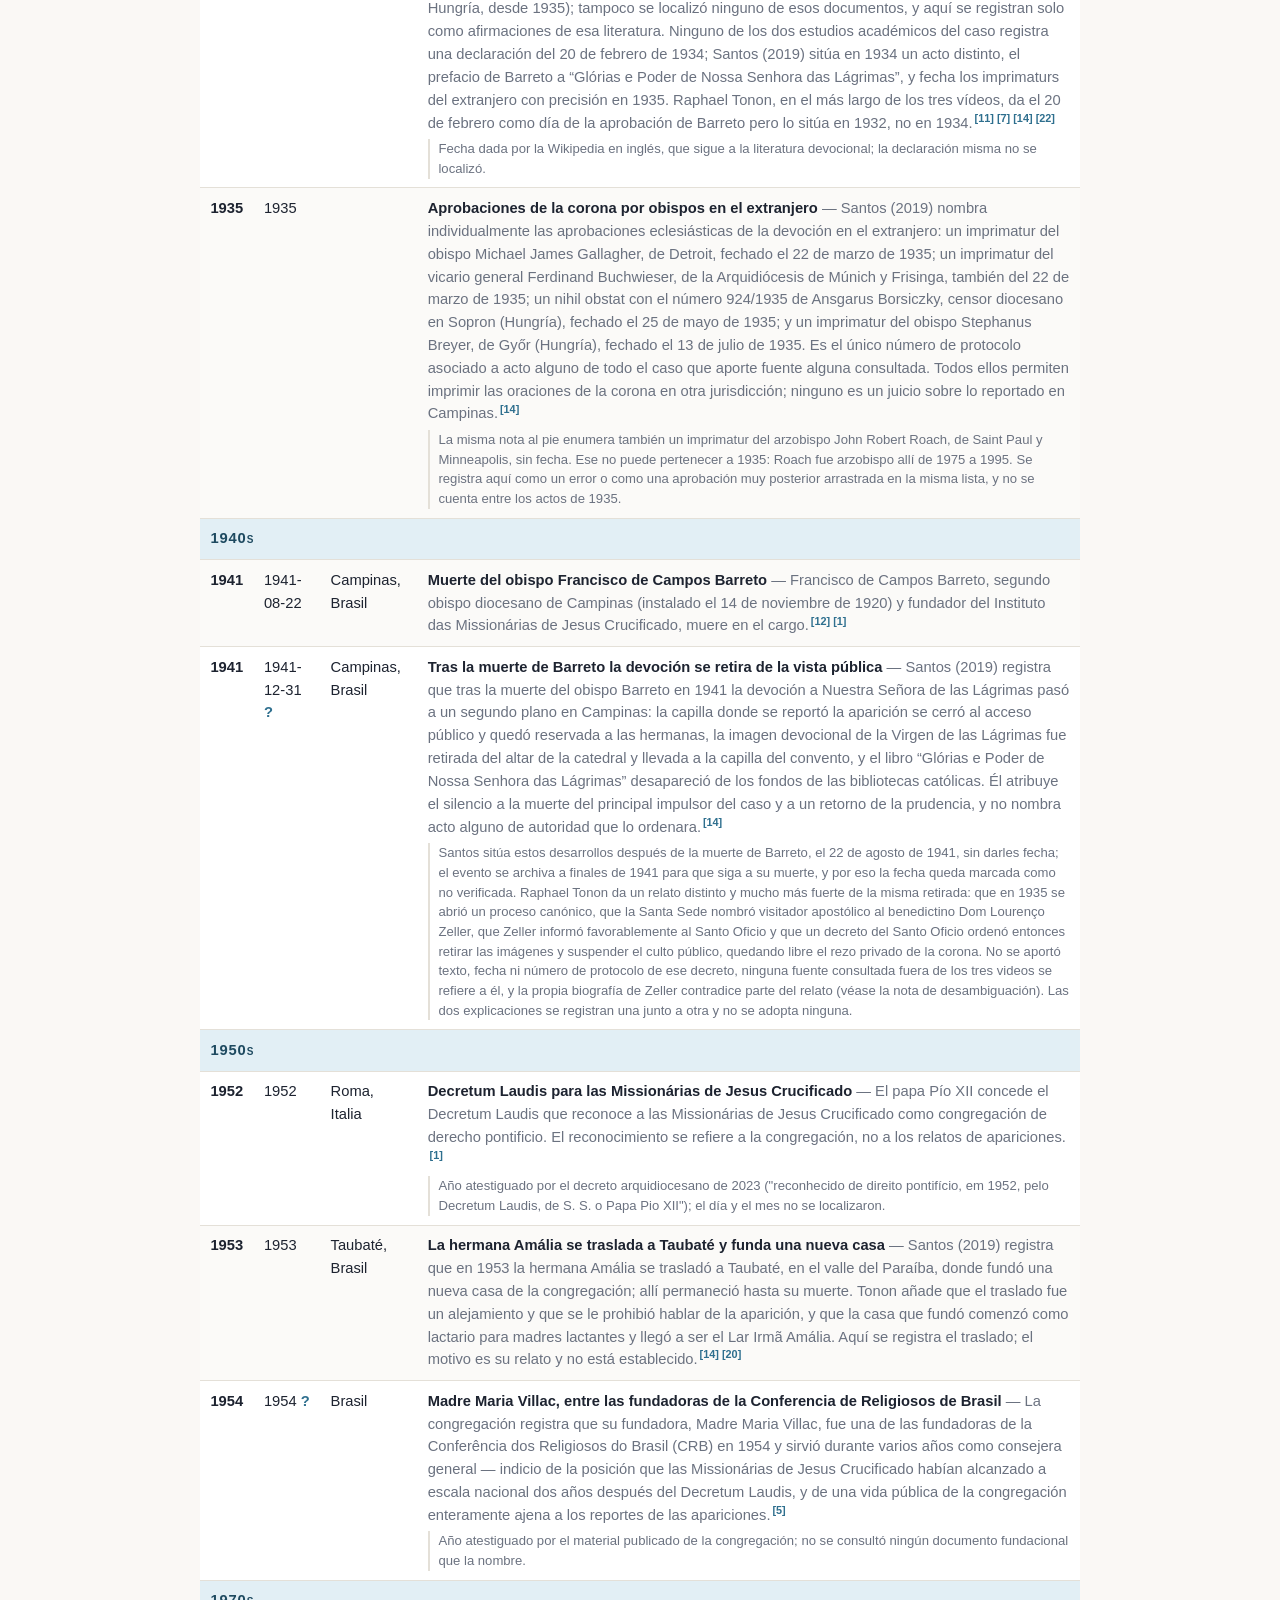
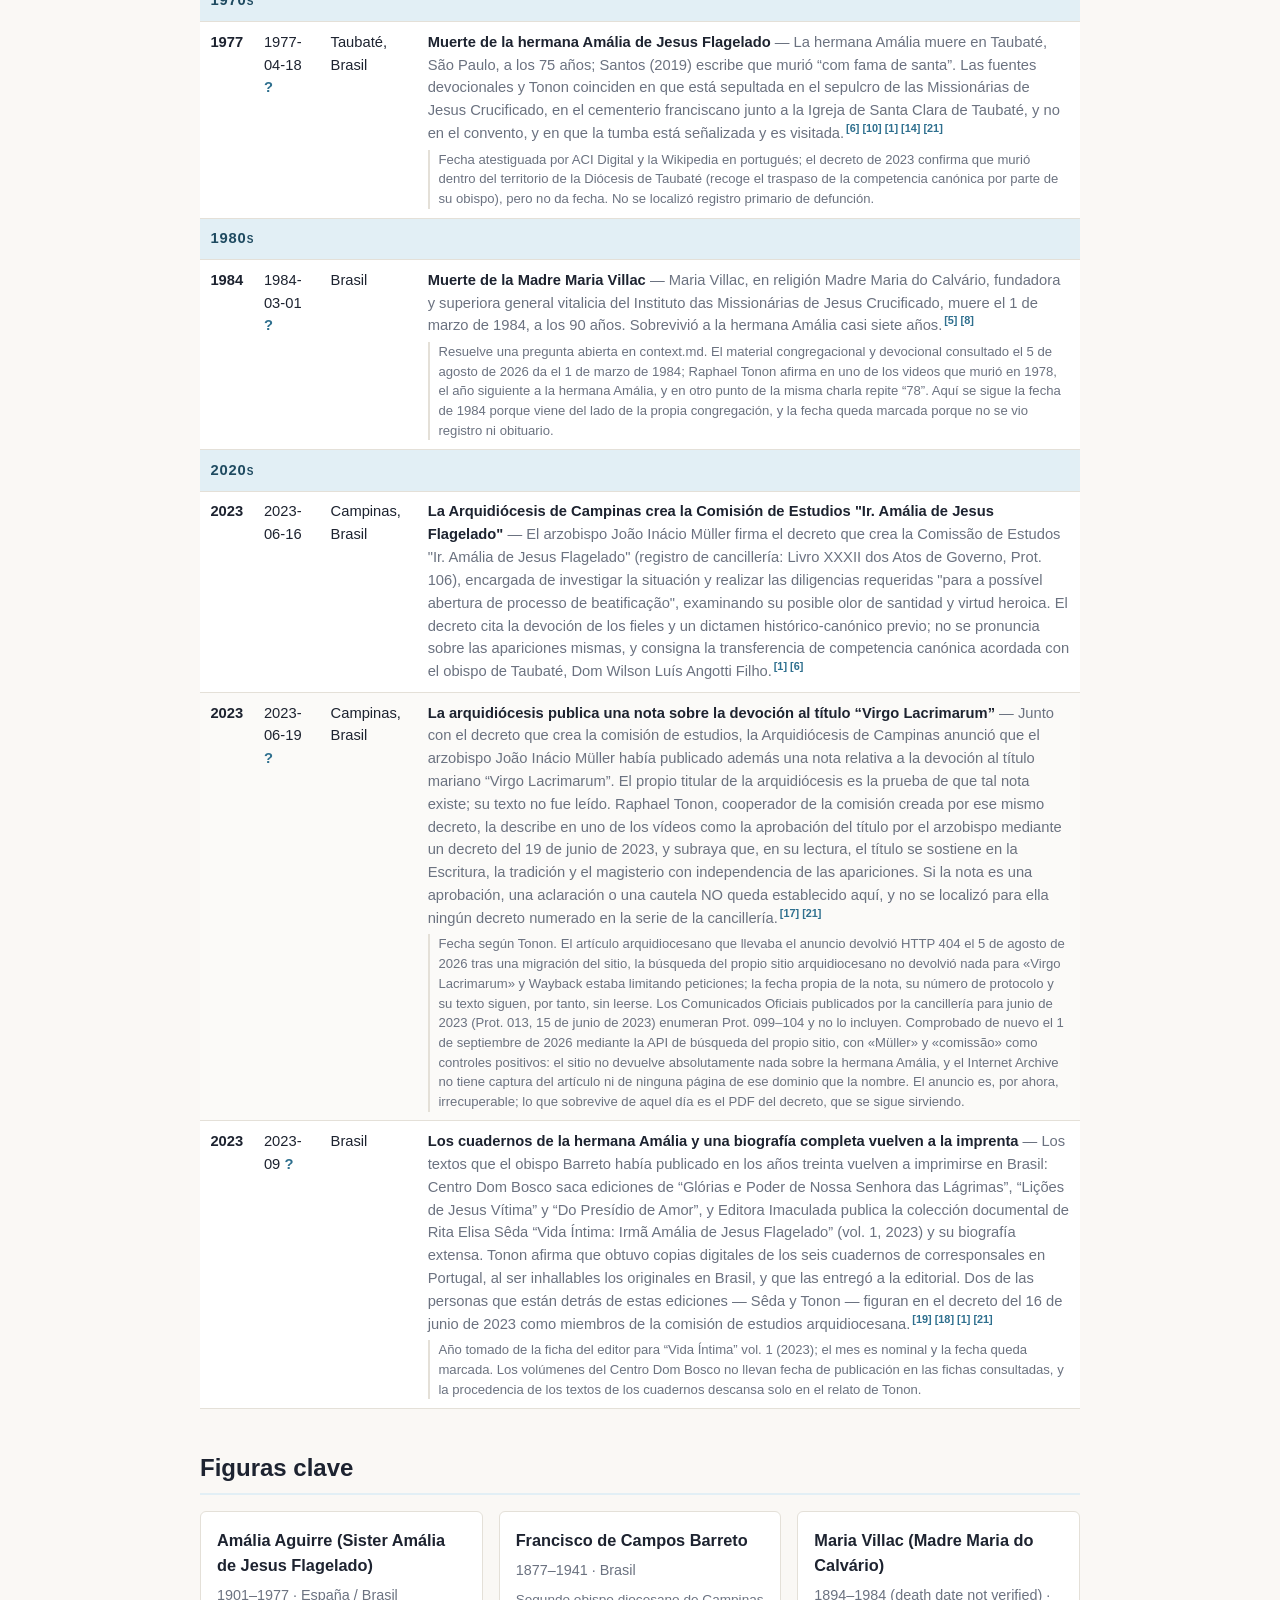
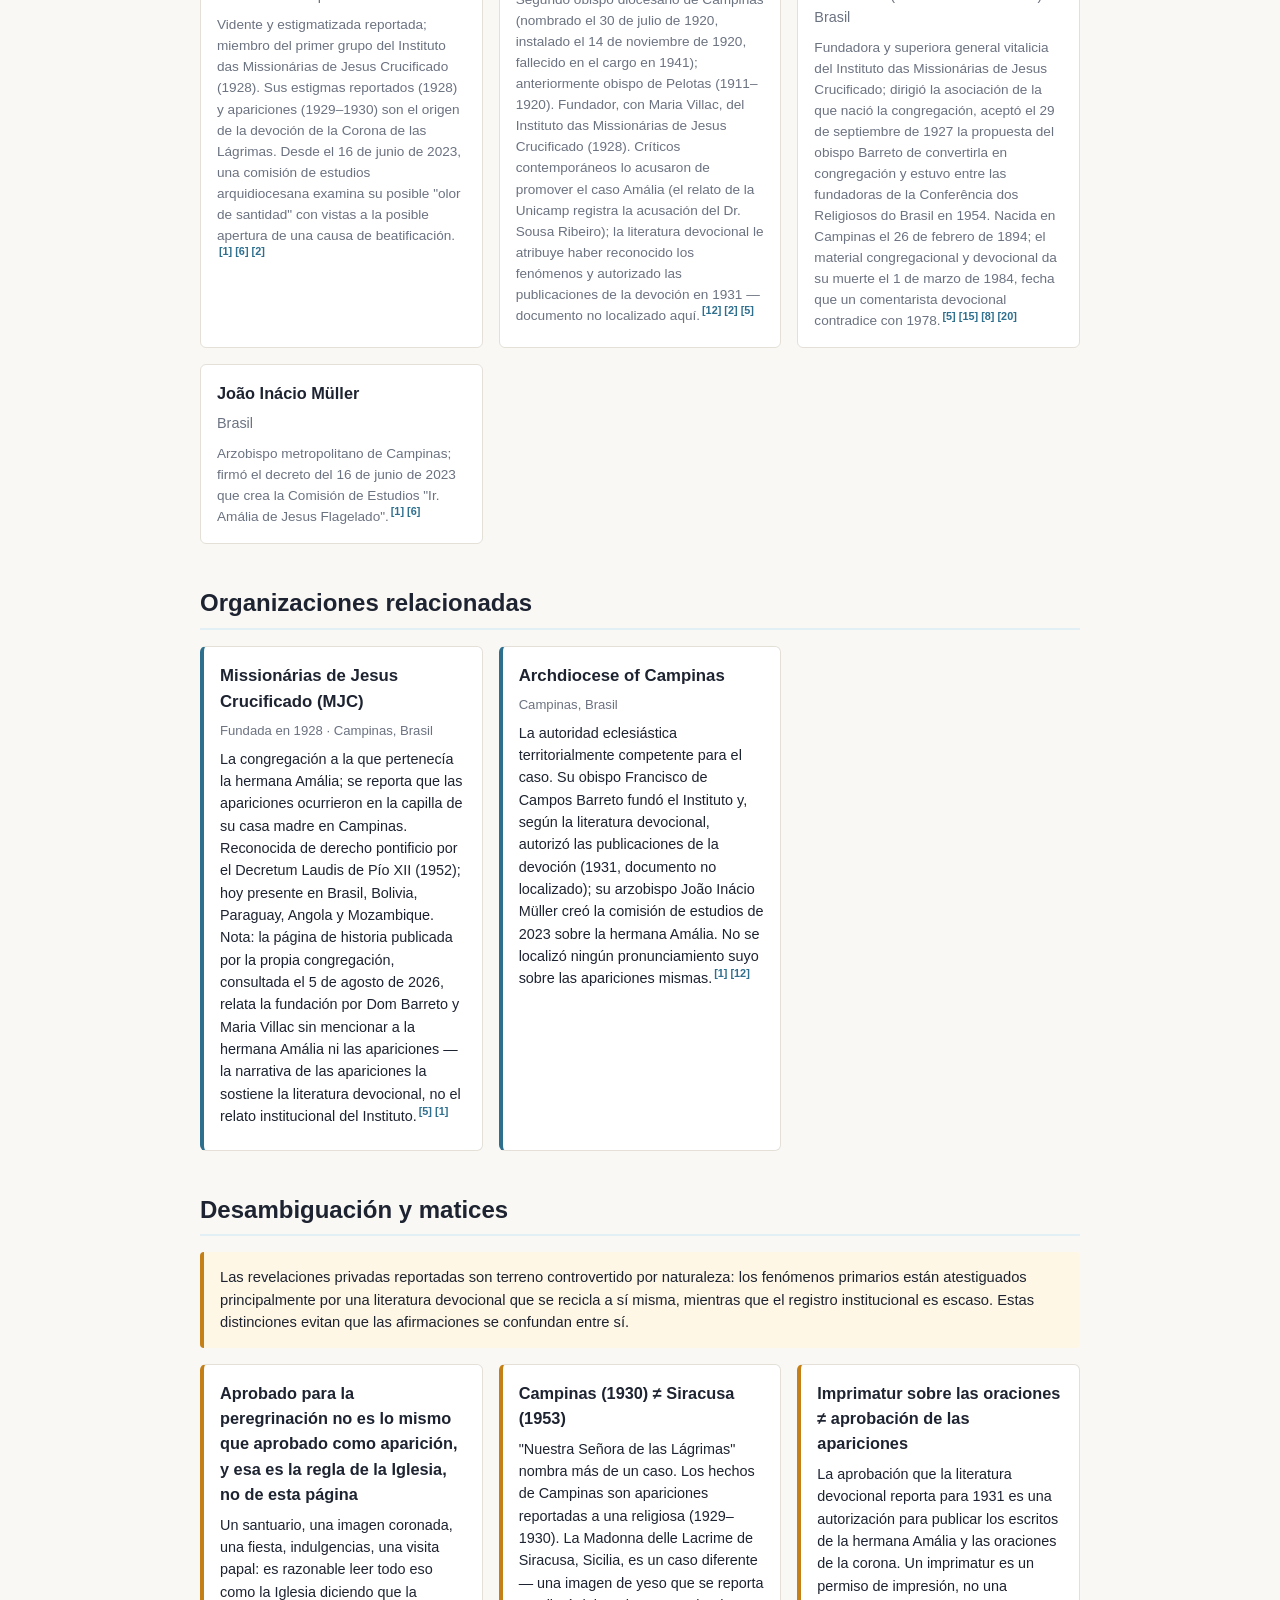
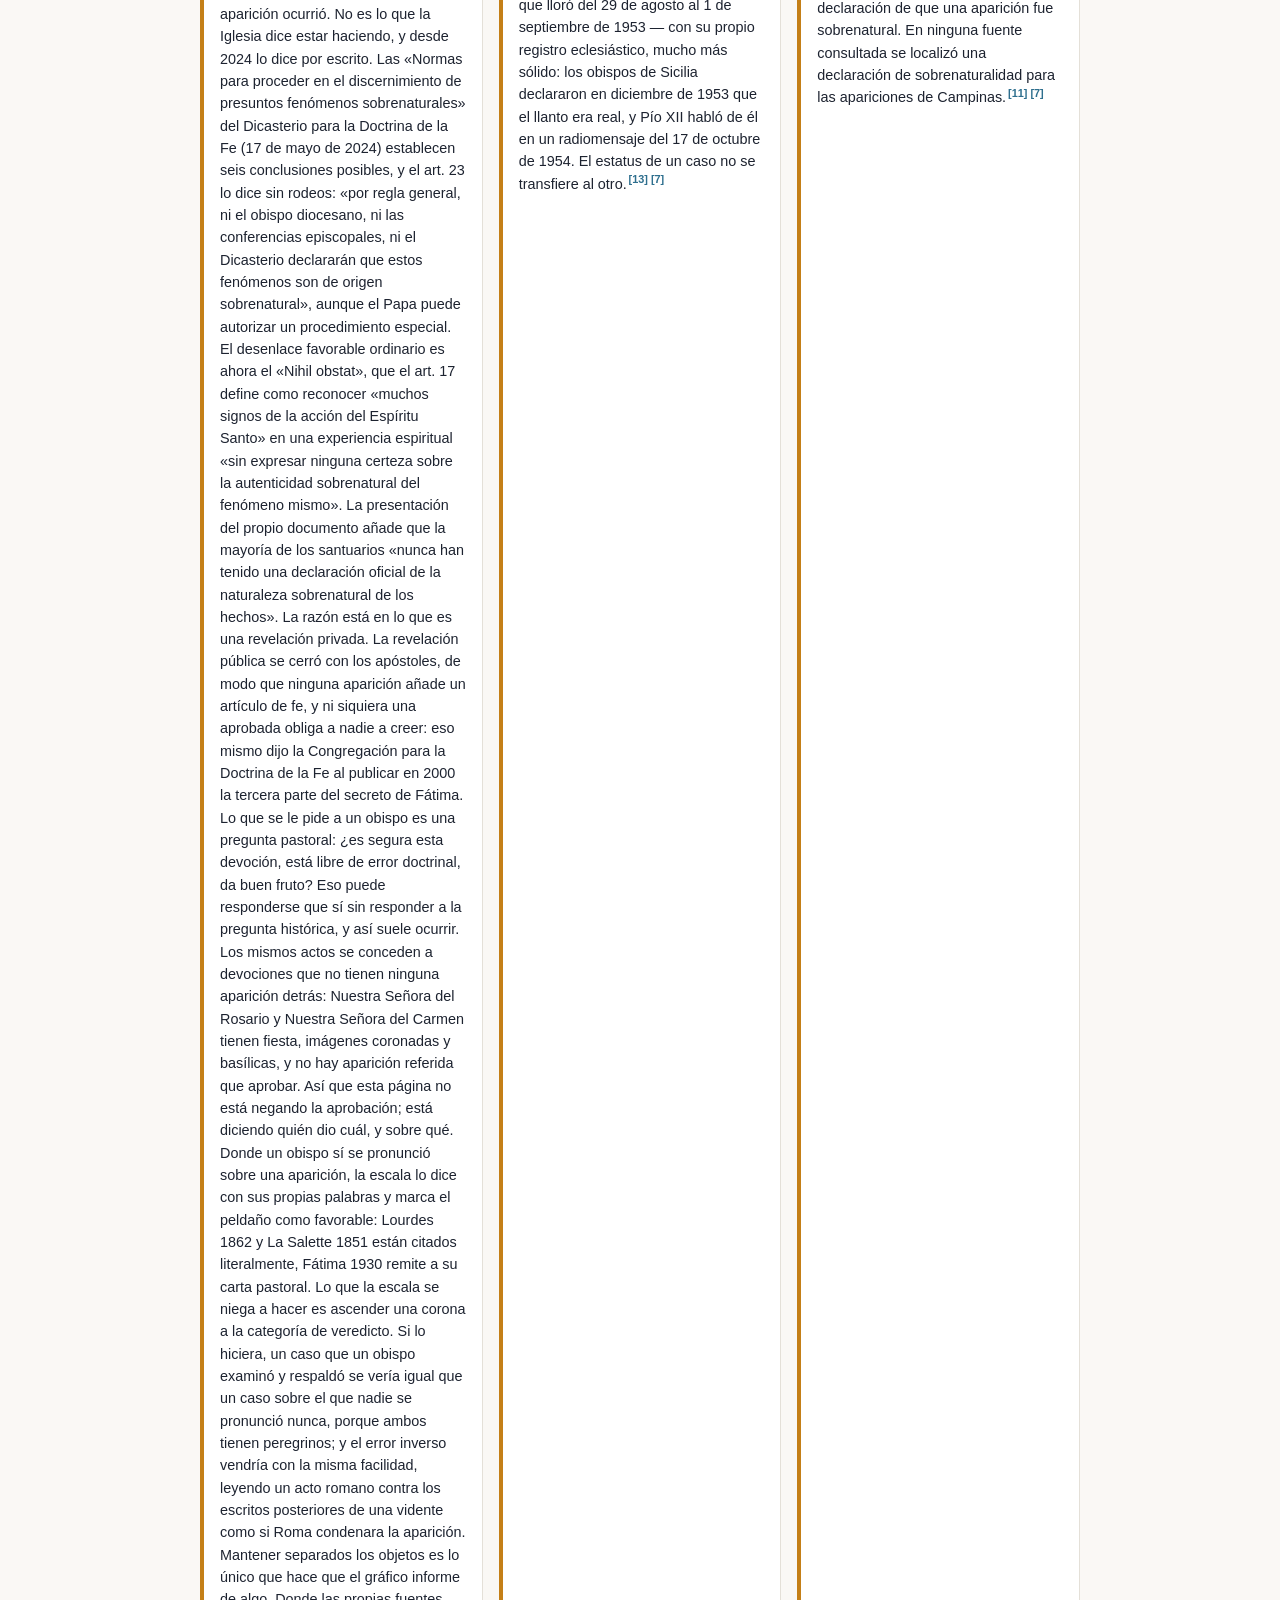
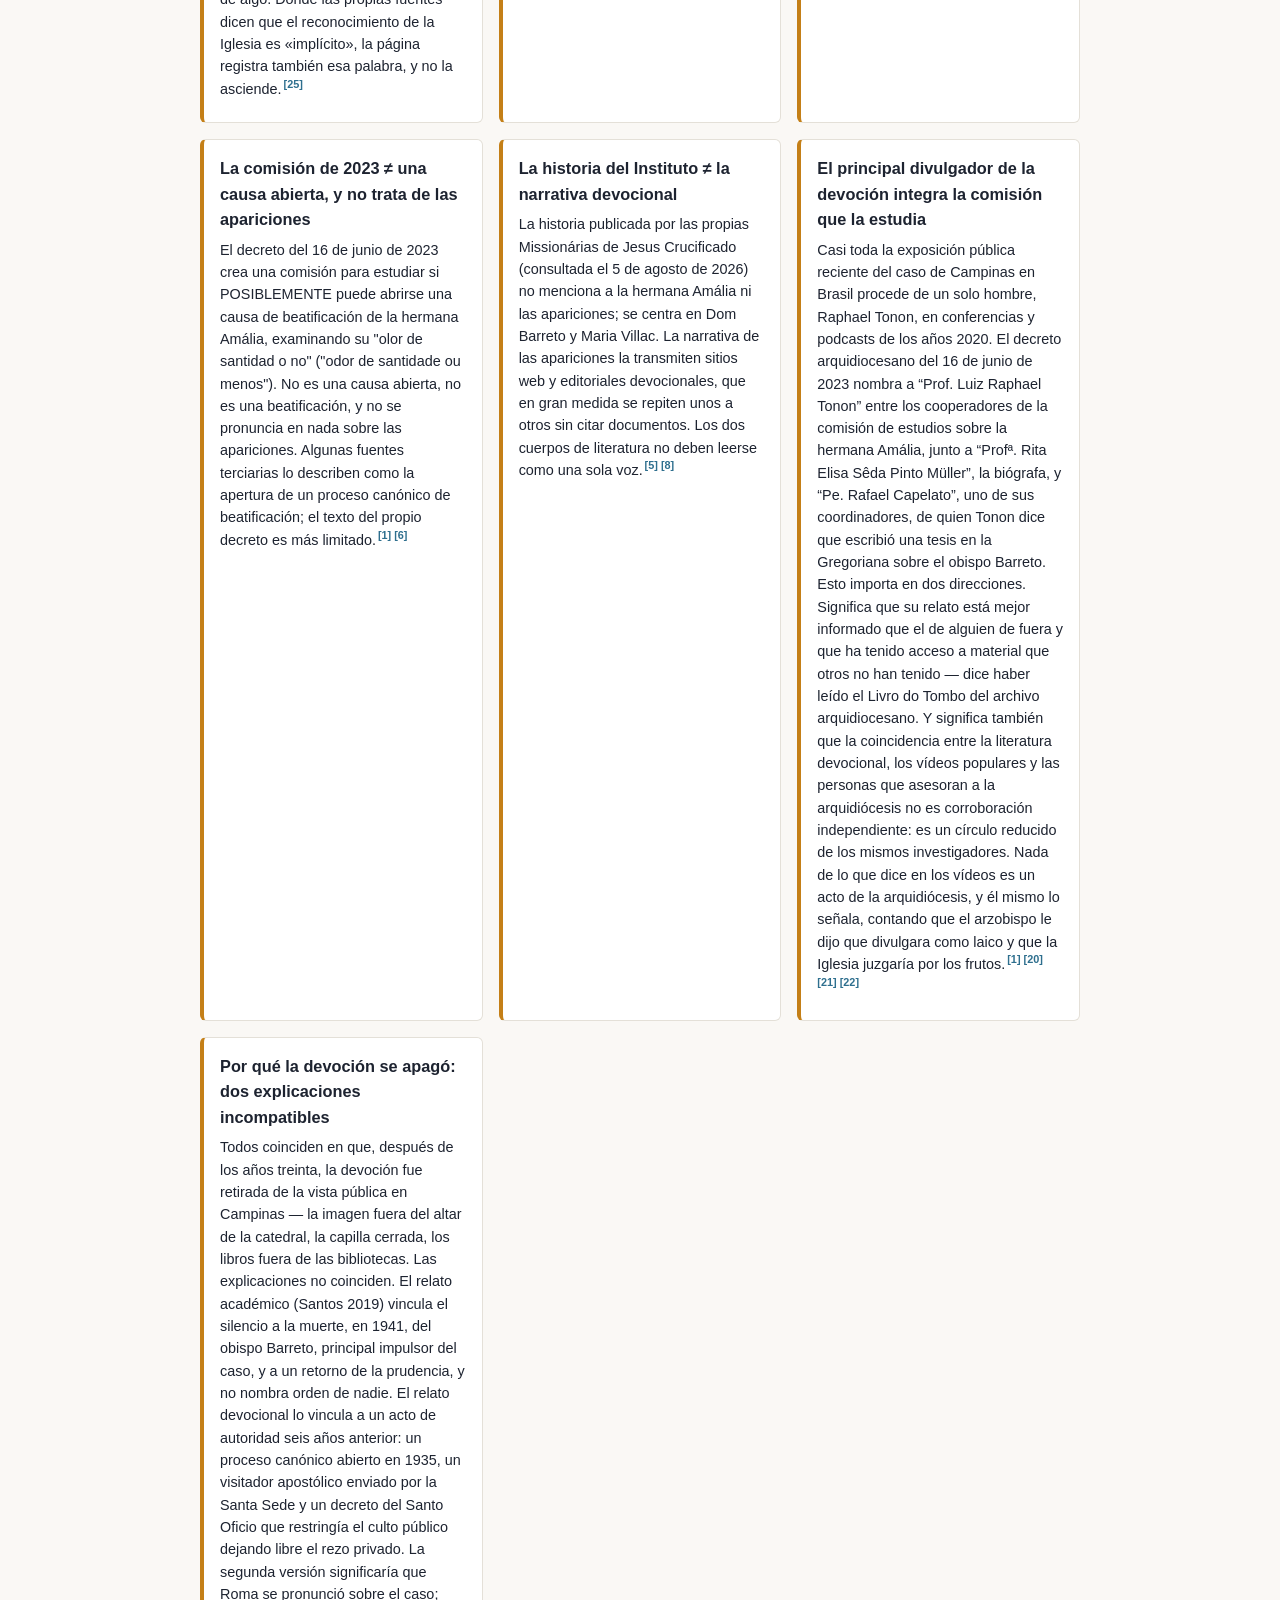
==== commit 90e67b89: "Cite Santos 2019 by its landing page, so it can be archived The strongest source in the dataset was " ====
--- a/docs/es/index.html
+++ b/docs/es/index.html
@@ -46,7 +46,7 @@
       <h1>Nuestra Señora de las Lágrimas — Cronología</h1>
       <p class="subtitle">Cronología de las apariciones reportadas de Nuestra Señora de las Lágrimas en Campinas, Brasil, y de lo que las precedió y las siguió (1908–2023)</p>
       <p class="lead">Una cronología abierta y referenciada a fuentes de las apariciones reportadas de Nuestra Señora de las Lágrimas (Nossa Senhora das Lágrimas) a la hermana Amália de Jesus Flagelado en Campinas, Brasil, y de la devoción de la Corona de las Lágrimas que nació de ellas.</p>
-      <p class="updated">Última actualización: 2026-09-01</p>
+      <p class="updated">Última actualización: 2026-09-08</p>
     </div>
   </header>
   <div class="i18n-disclaimer" role="note">🌐 Traducción del inglés escrita por el asistente, sin revisión humana; la página en inglés es la versión de referencia.</div>
@@ -594,9 +594,9 @@
           <span class="ref-note">Usada solo para la desambiguación de Siracusa (1953): el caso distinto de la imagen que lloró y el juicio de los obispos sicilianos de 1953. La URL original de CNA redirige aquí.</span>
         </li>
         <li id="ref-14">
-          <a href="https://doi.org/10.7213/1981-416X.19.063.DS04" rel="noopener noreferrer" target="_blank">No silêncio da clausura: videntes de aparições marianas no Brasil (1928-1937)</a>
+          <a href="https://periodicos.pucpr.br/dialogoeducacional/article/view/25694" rel="noopener noreferrer" target="_blank">No silêncio da clausura: videntes de aparições marianas no Brasil (1928-1937)</a>
           <span class="ref-meta">Revista Diálogo Educacional (PUCPR) · académico</span>
-          <span class="ref-note">Artículo académico revisado por pares de Magno Francisco de Jesus Santos (UFRN), v. 19, n. 63, p. 1397–1417, oct.–dic. de 2019 — el mismo historiador del estudio de 2025 en la RBHR, aquí comparando Campinas con Cimbres (1936). En términos probatorios, la fuente más importante localizada después del decreto de 2023: es la única consultada que FECHA el acto episcopal sobre la devoción (imprimatur del 8 de marzo de 1932 para la Corona y la Medalla de las Lágrimas) y que nombra individualmente las aprobaciones extranjeras de 1935, con autoridad otorgante, sede y — para Sopron — un número de protocolo. Trabaja sobre la prensa de Campinas y São Paulo de 1929 y sobre las declaraciones tomadas a las videntes en la averiguación diocesana de los reportes. No reproduce ninguno de esos actos, y afirma que los mensajes y la devoción siguen sin ser aprobados por la Santa Sede.</span>
+          <span class="ref-note">Artículo académico revisado por pares de Magno Francisco de Jesus Santos (UFRN), v. 19, n. 63, p. 1397–1417, oct.–dic. de 2019 — el mismo historiador del estudio de 2025 en la RBHR, aquí comparando Campinas con Cimbres (1936). En términos probatorios, la fuente más importante localizada después del decreto de 2023: es la única consultada que FECHA el acto episcopal sobre la devoción (imprimatur del 8 de marzo de 1932 para la Corona y la Medalla de las Lágrimas) y que nombra individualmente las aprobaciones extranjeras de 1935, con autoridad otorgante, sede y — para Sopron — un número de protocolo. Trabaja sobre la prensa de Campinas y São Paulo de 1929 y sobre las declaraciones tomadas a las videntes en la averiguación diocesana de los reportes. No reproduce ninguno de esos actos, y afirma que los mensajes y la devoción siguen sin ser aprobados por la Santa Sede. Citado por su página de destino en la revista y no por su DOI (10.7213/1981-416X.19.063.DS04, recogido aquí para no perder el identificador estable): un DOI es una redirección, el Internet Archive captura la redirección y no el artículo, y por eso esta referencia quedó sin poder archivarse siendo la fuente más sólida del conjunto. La página de destino contiene el artículo y sí puede capturarse, y ya lo está.</span>
         </li>
         <li id="ref-15">
           <a href="https://mjc.org.br/29-de-setembro-o-sim-de-madre-maria-villac-o-inicio-de-uma-missao-transformadora/" rel="noopener noreferrer" target="_blank">29 de Setembro — O Sim de Madre Maria Villac</a> · <a class="archive-link" href="https://web.archive.org/web/20251114213159/https://mjc.org.br/29-de-setembro-o-sim-de-madre-maria-villac-o-inicio-de-uma-missao-transformadora/" rel="noopener noreferrer" target="_blank">🗄 archived 2025-11-14</a>
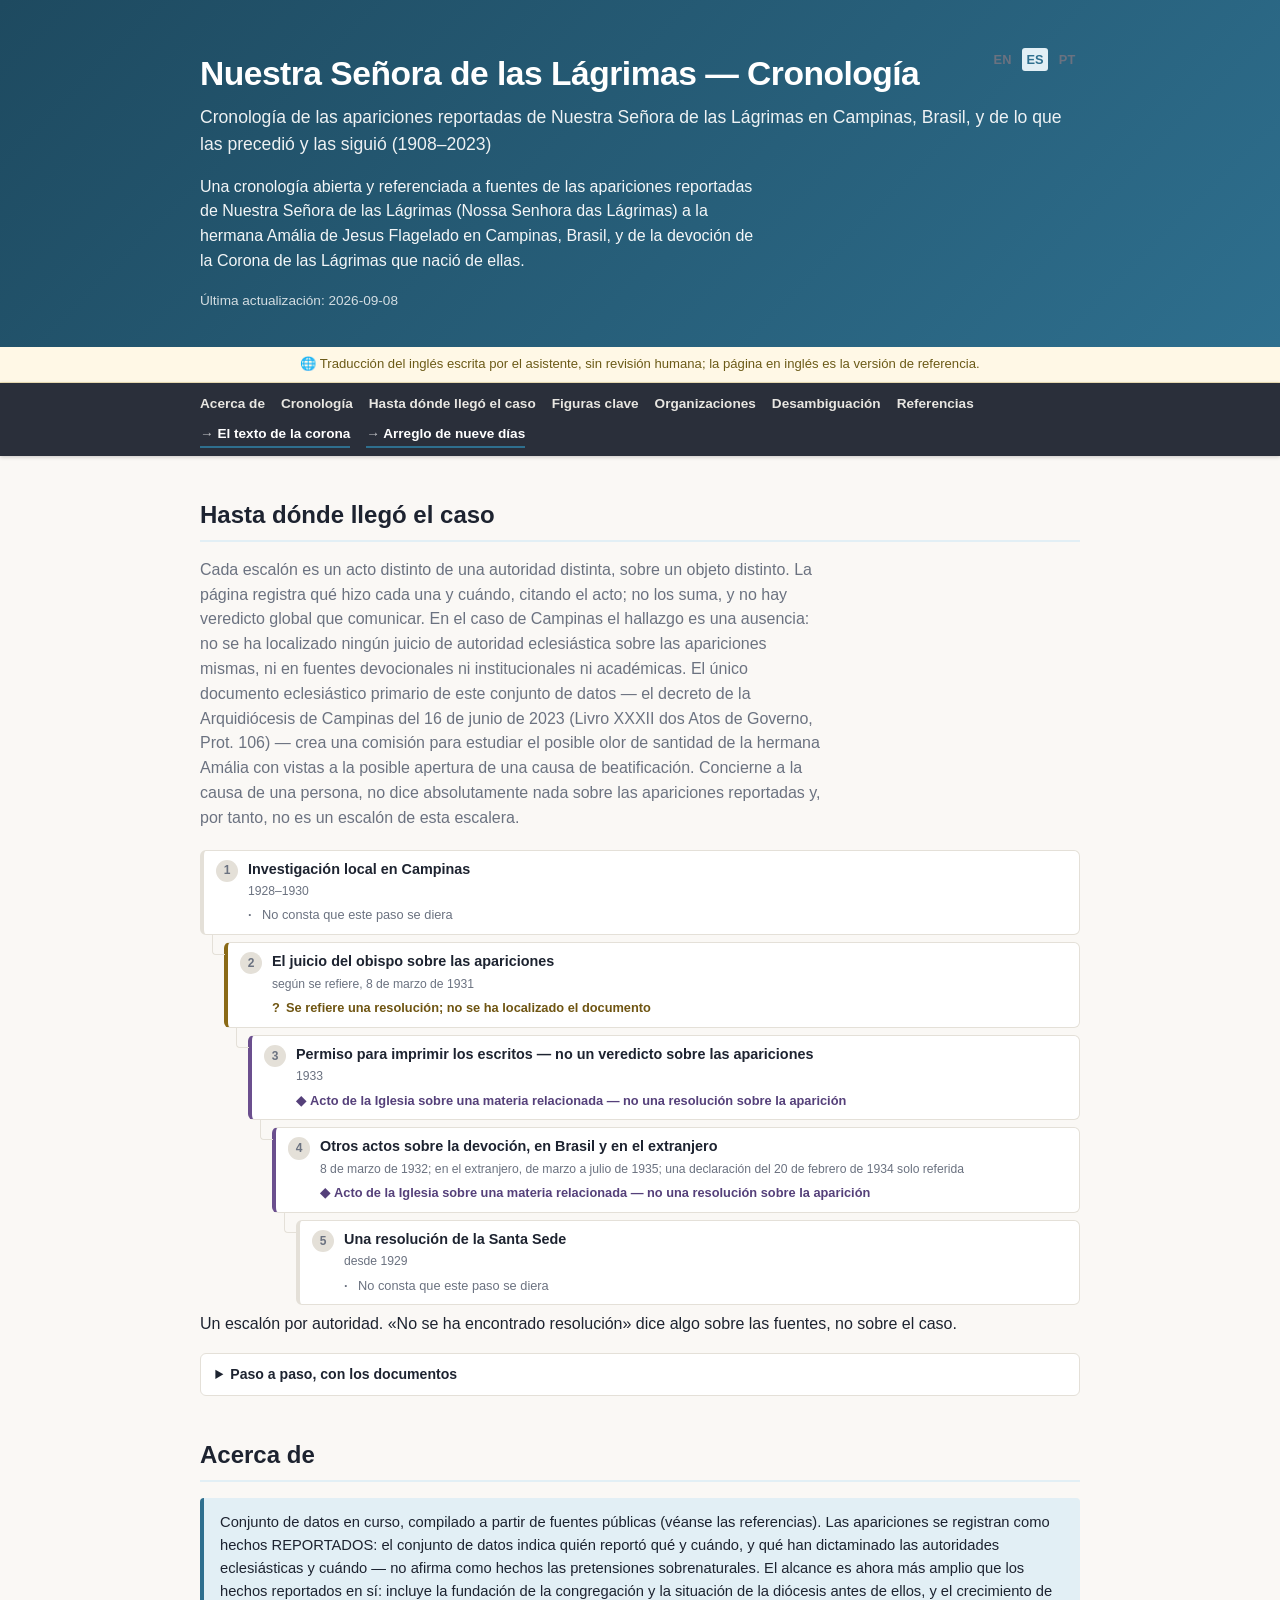
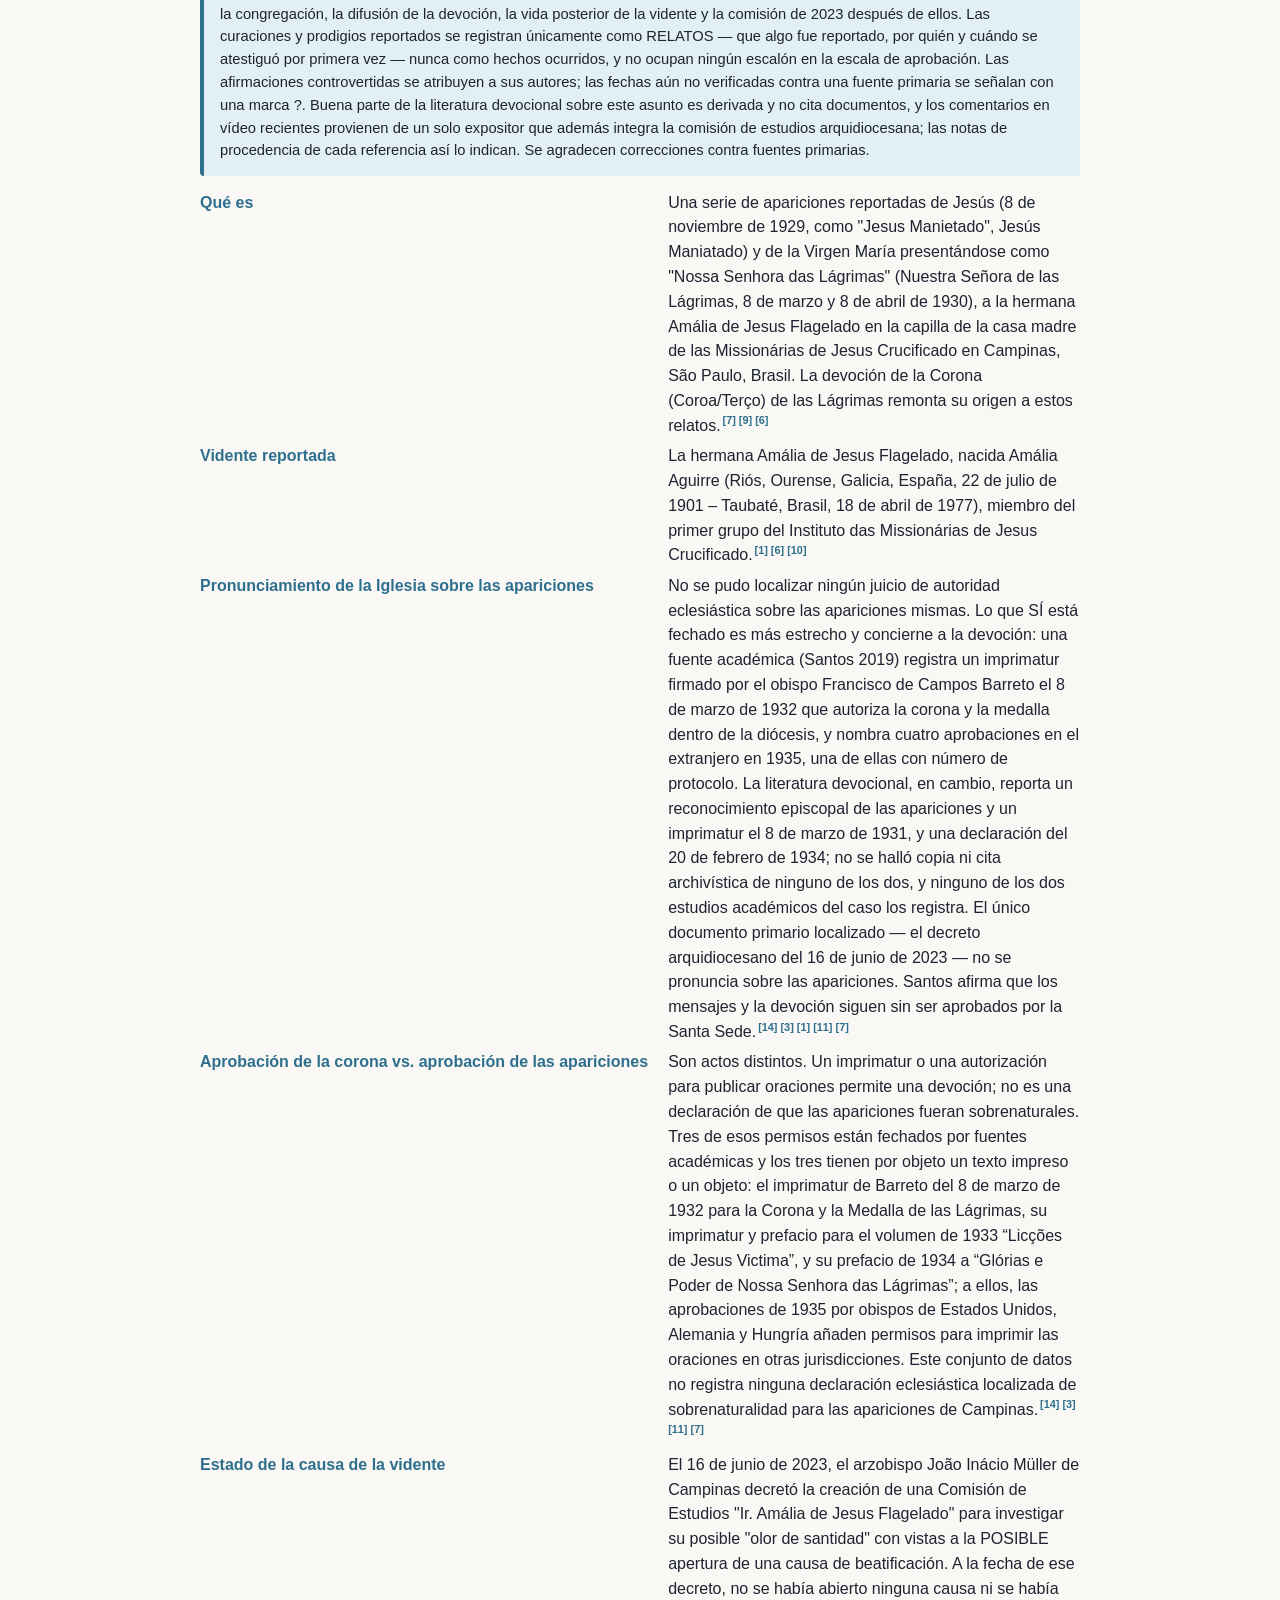
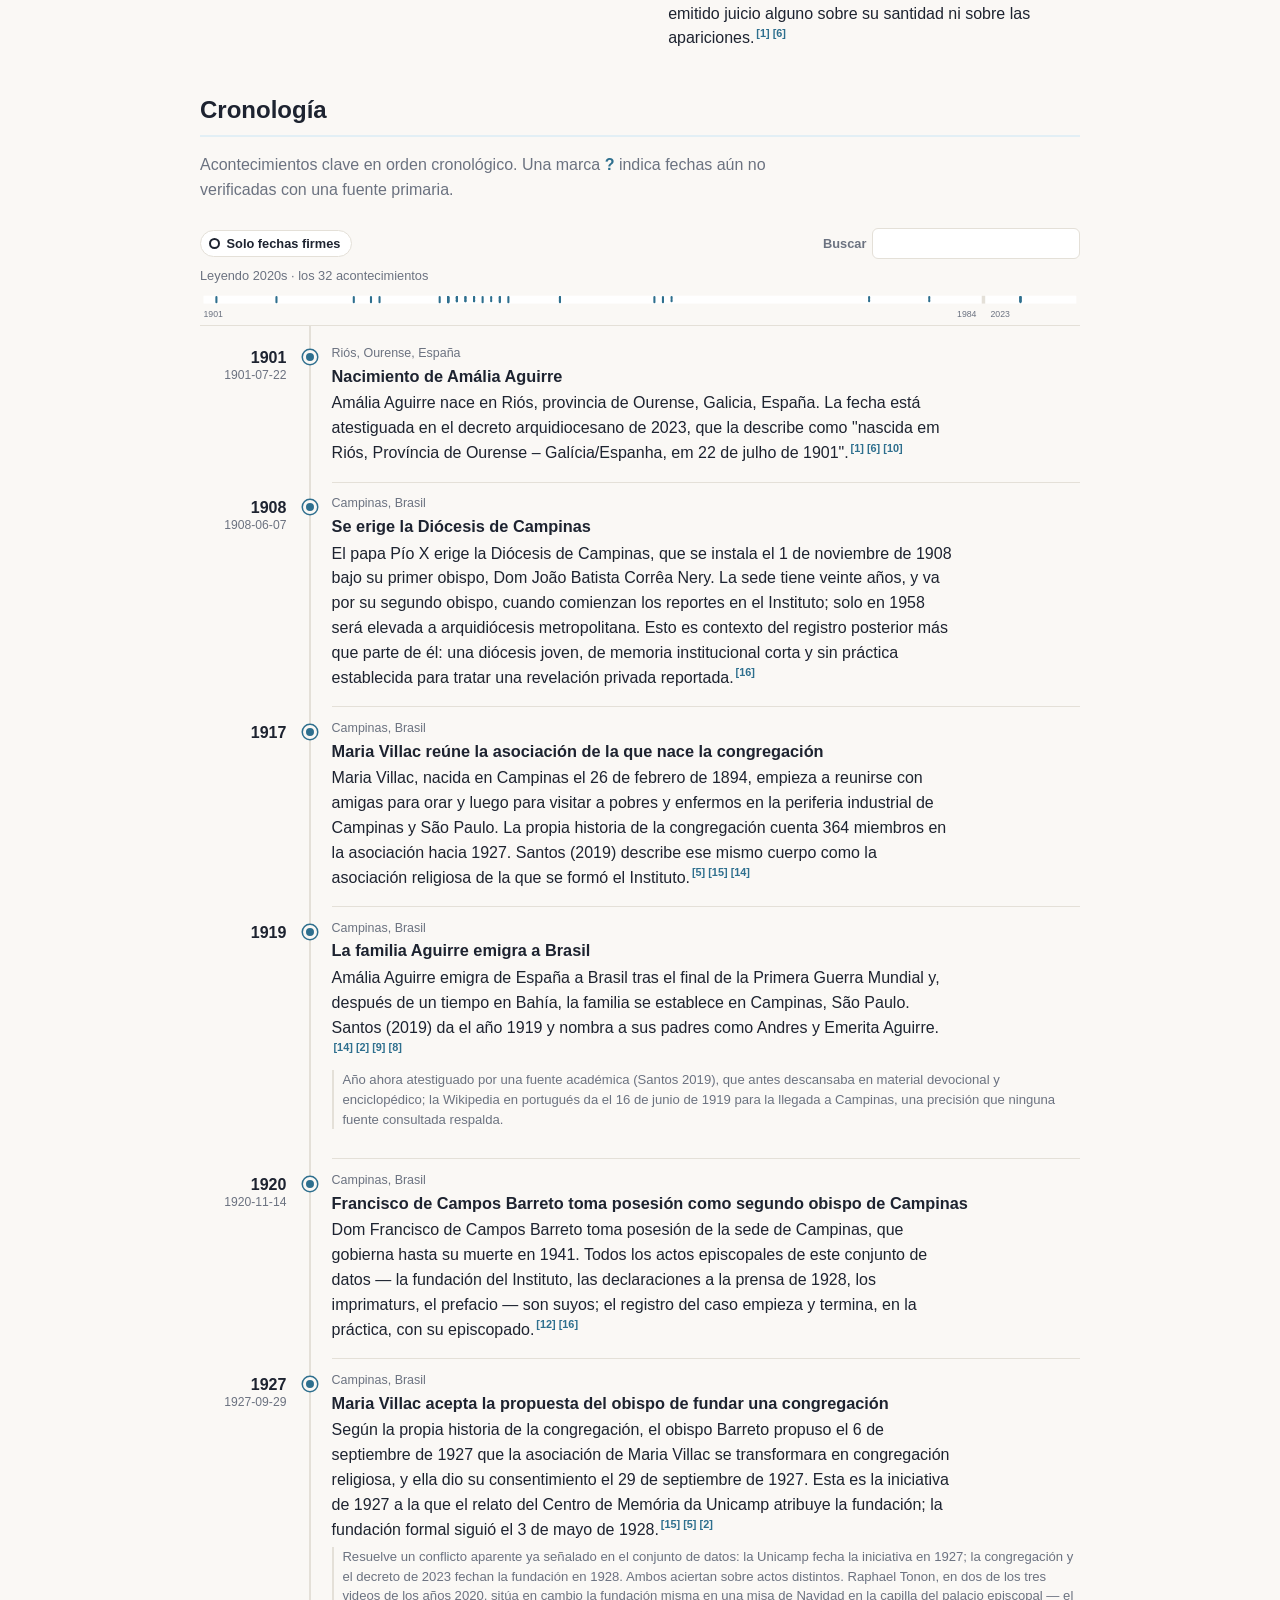
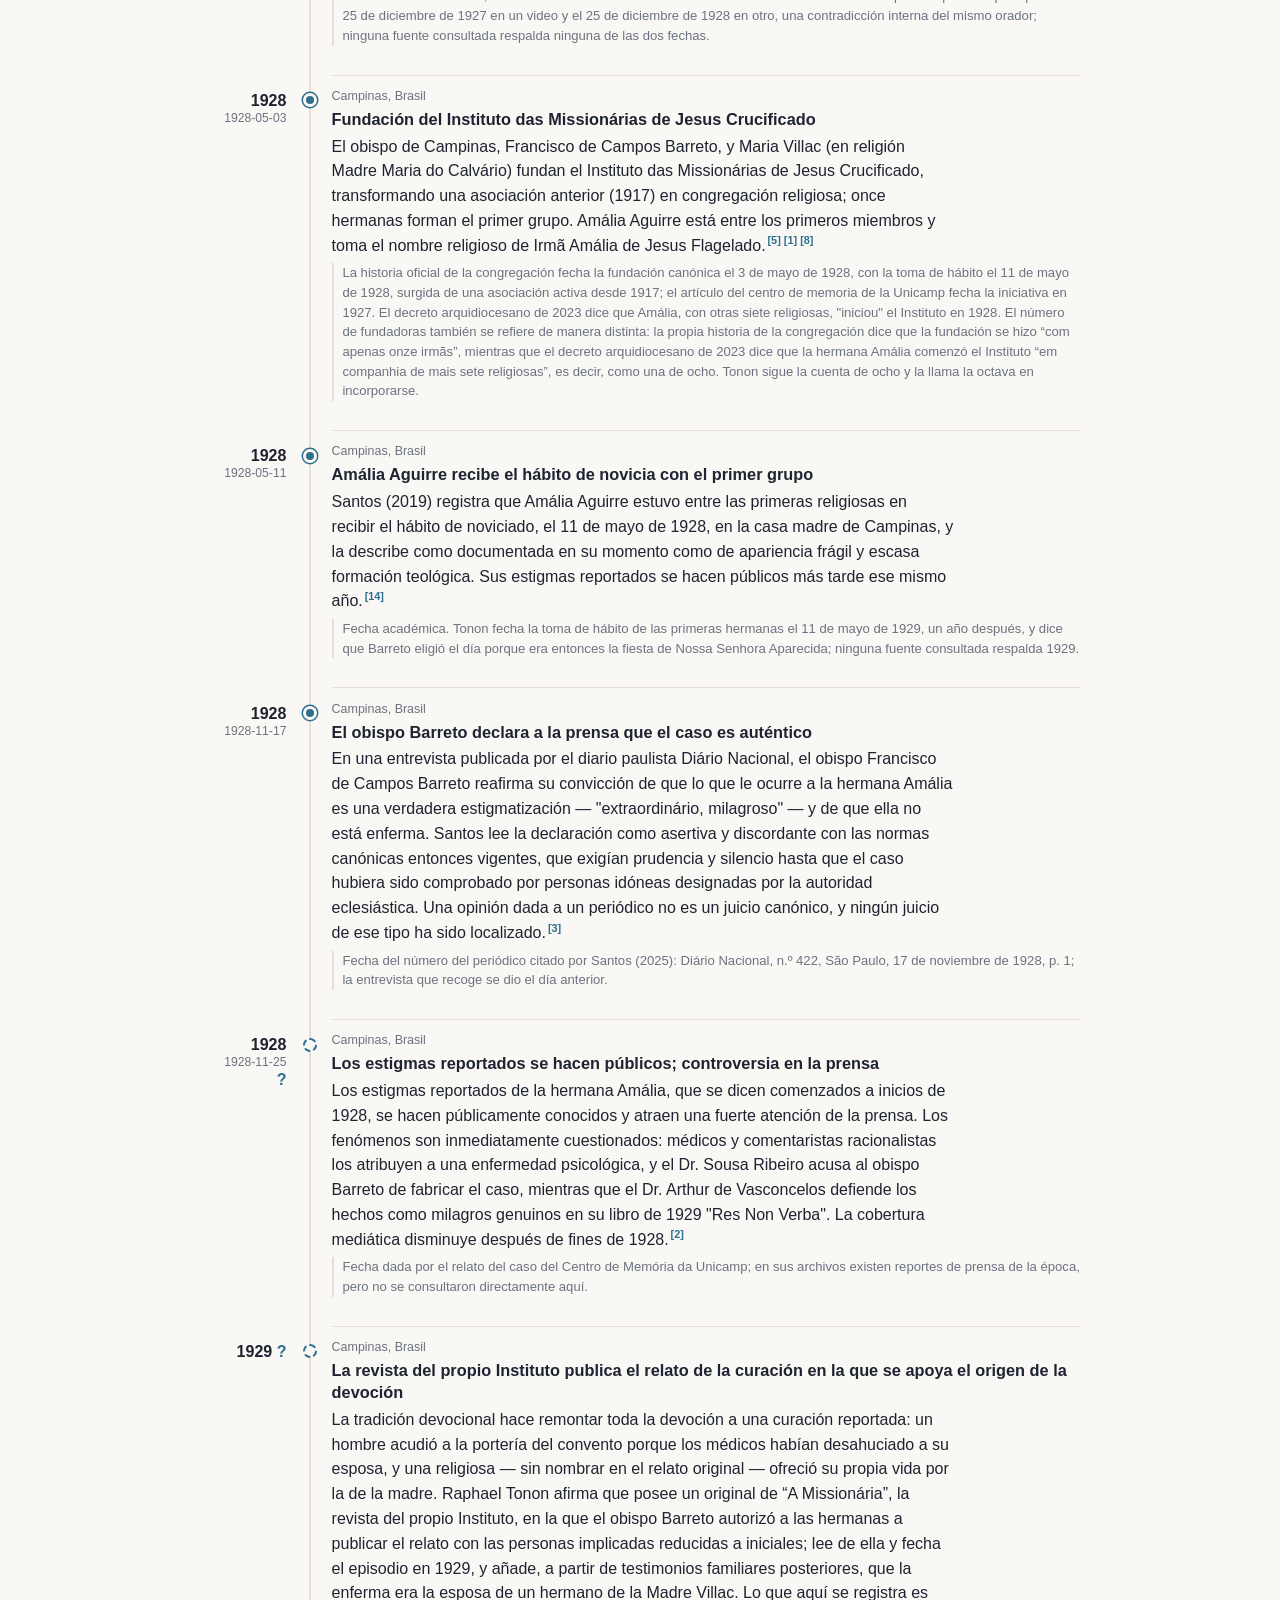
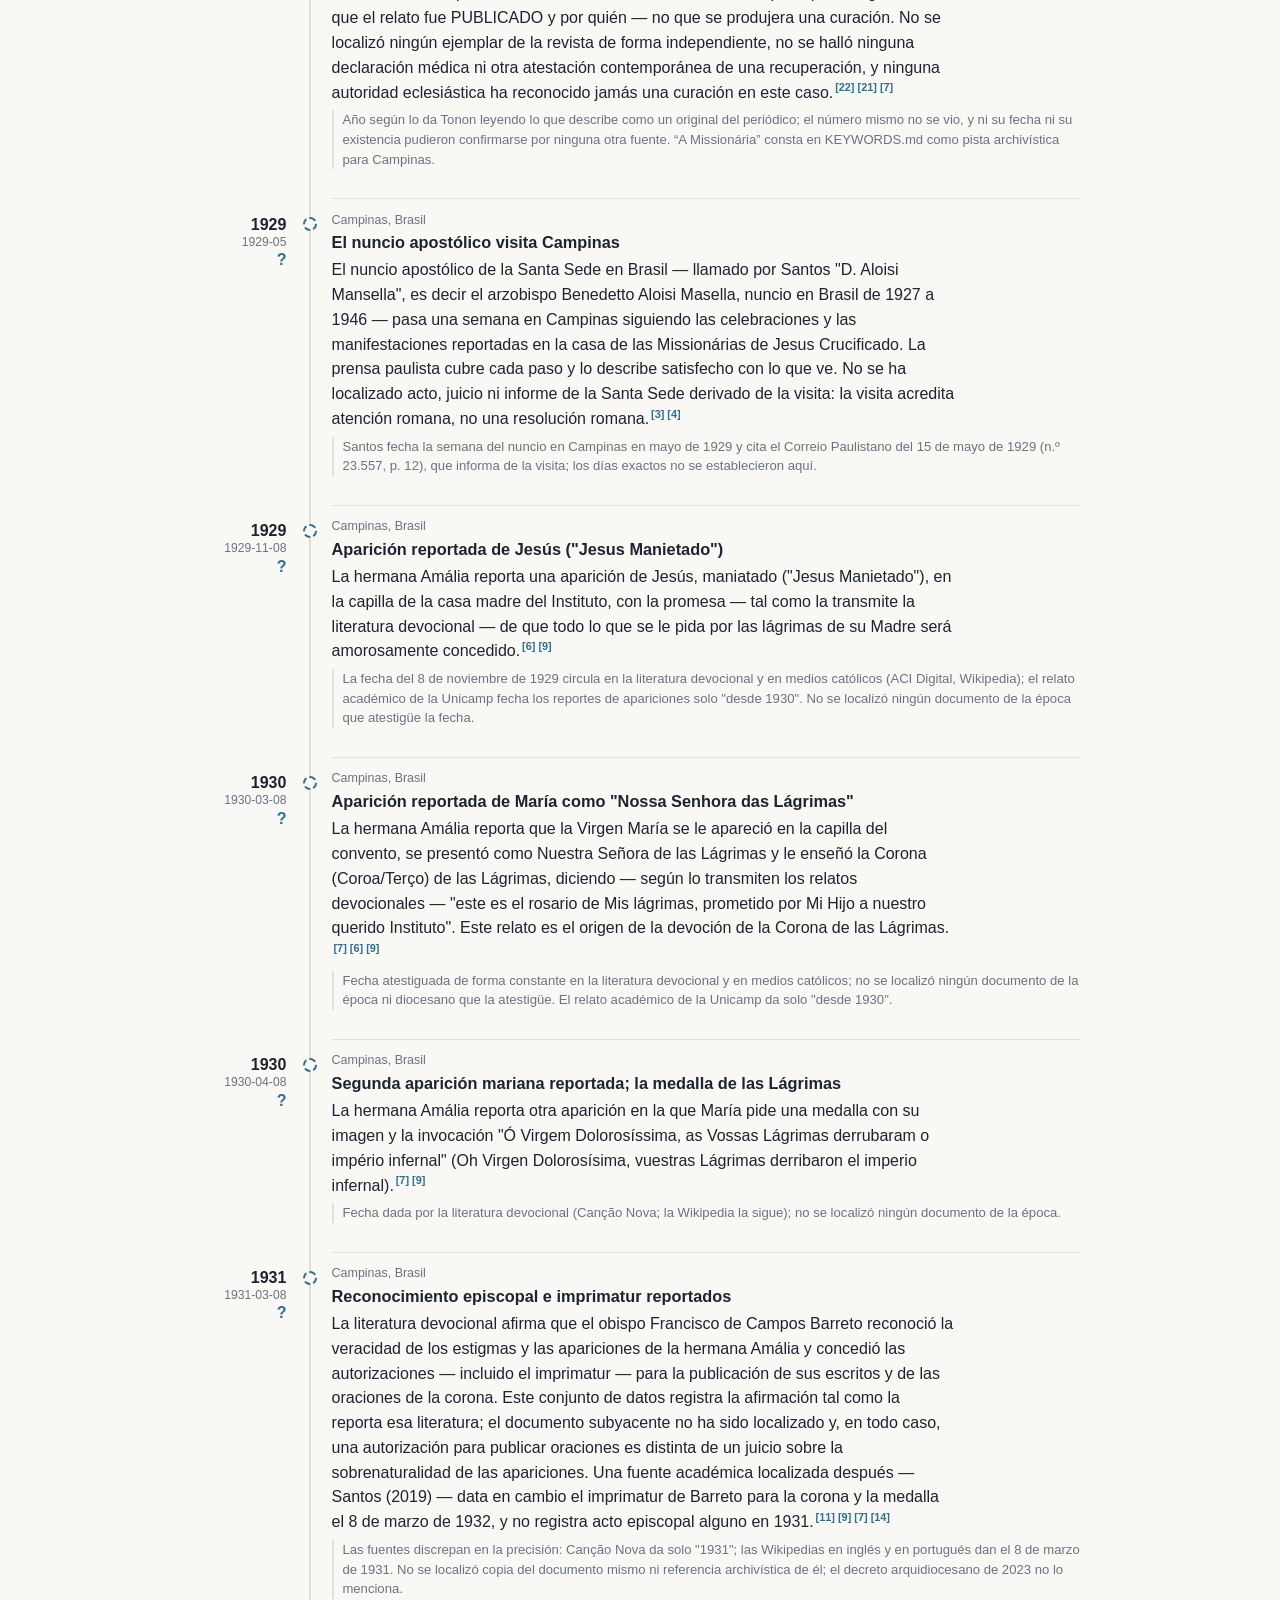
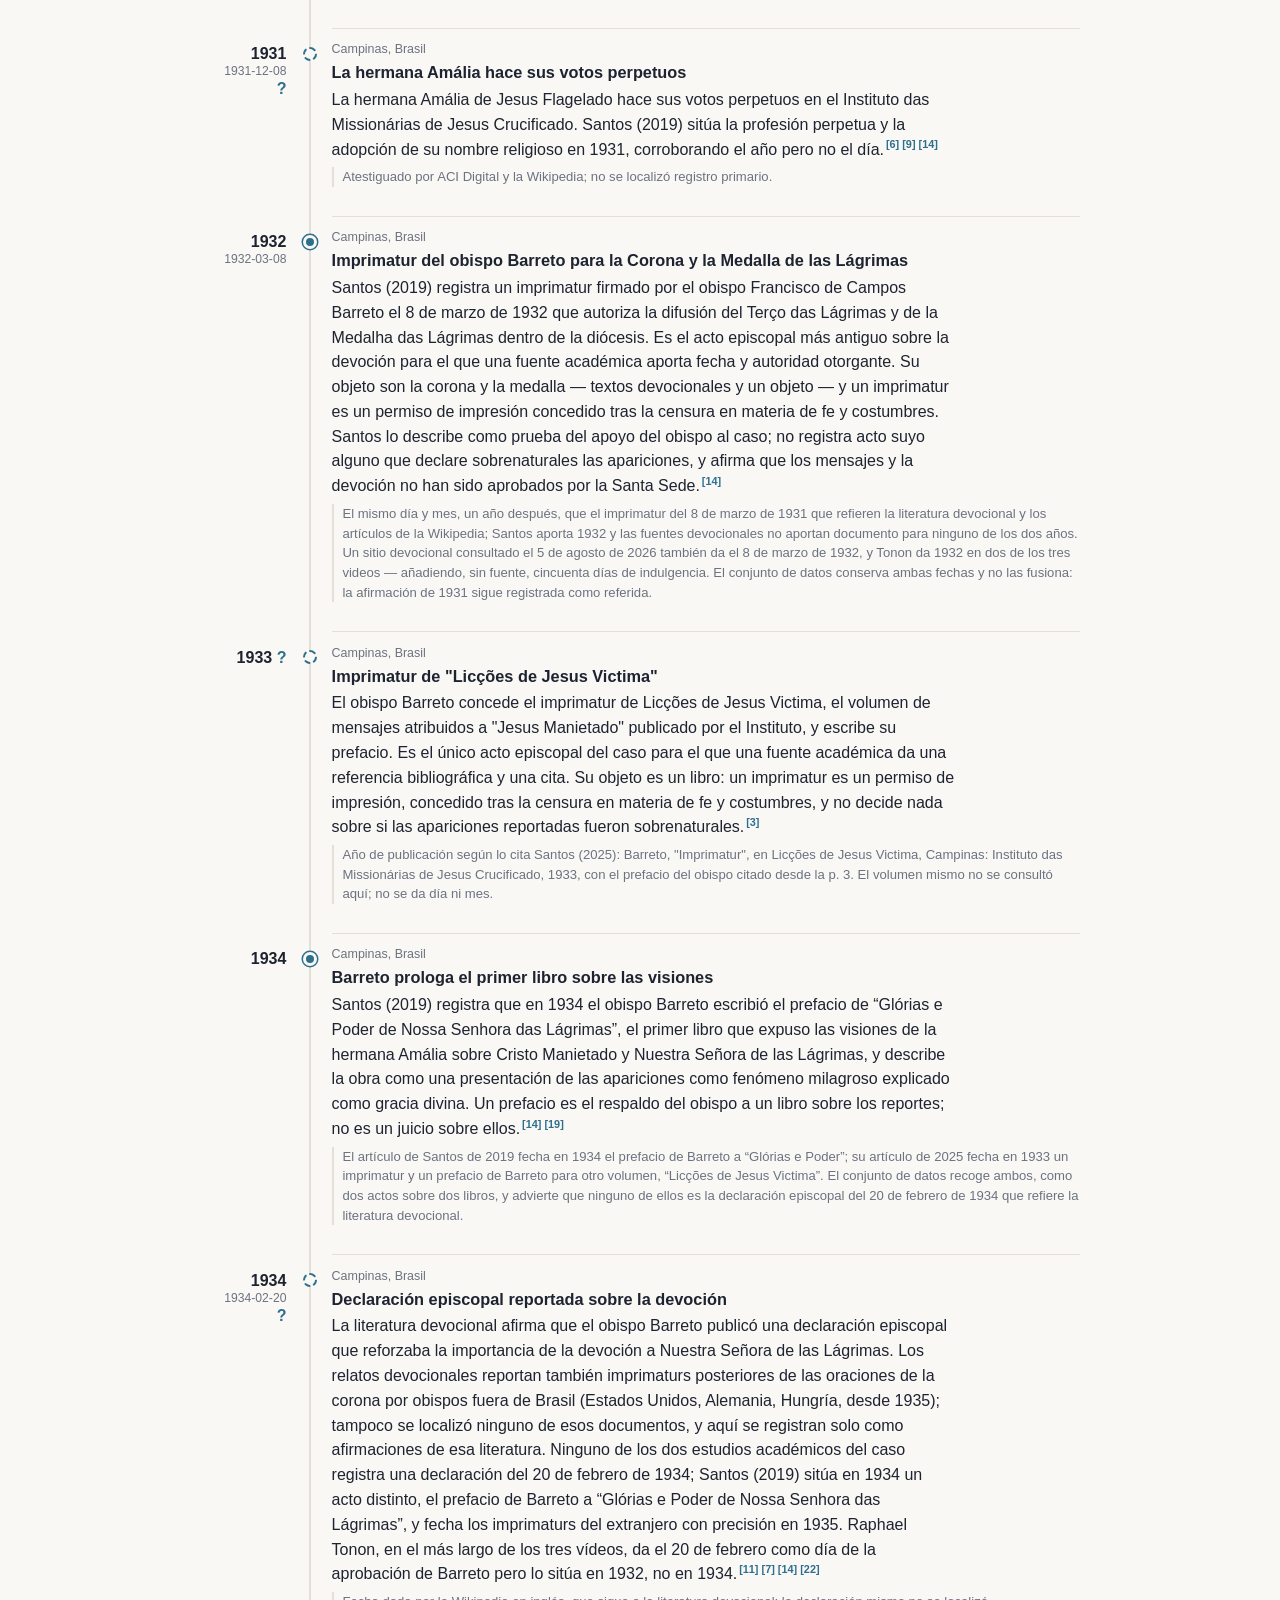
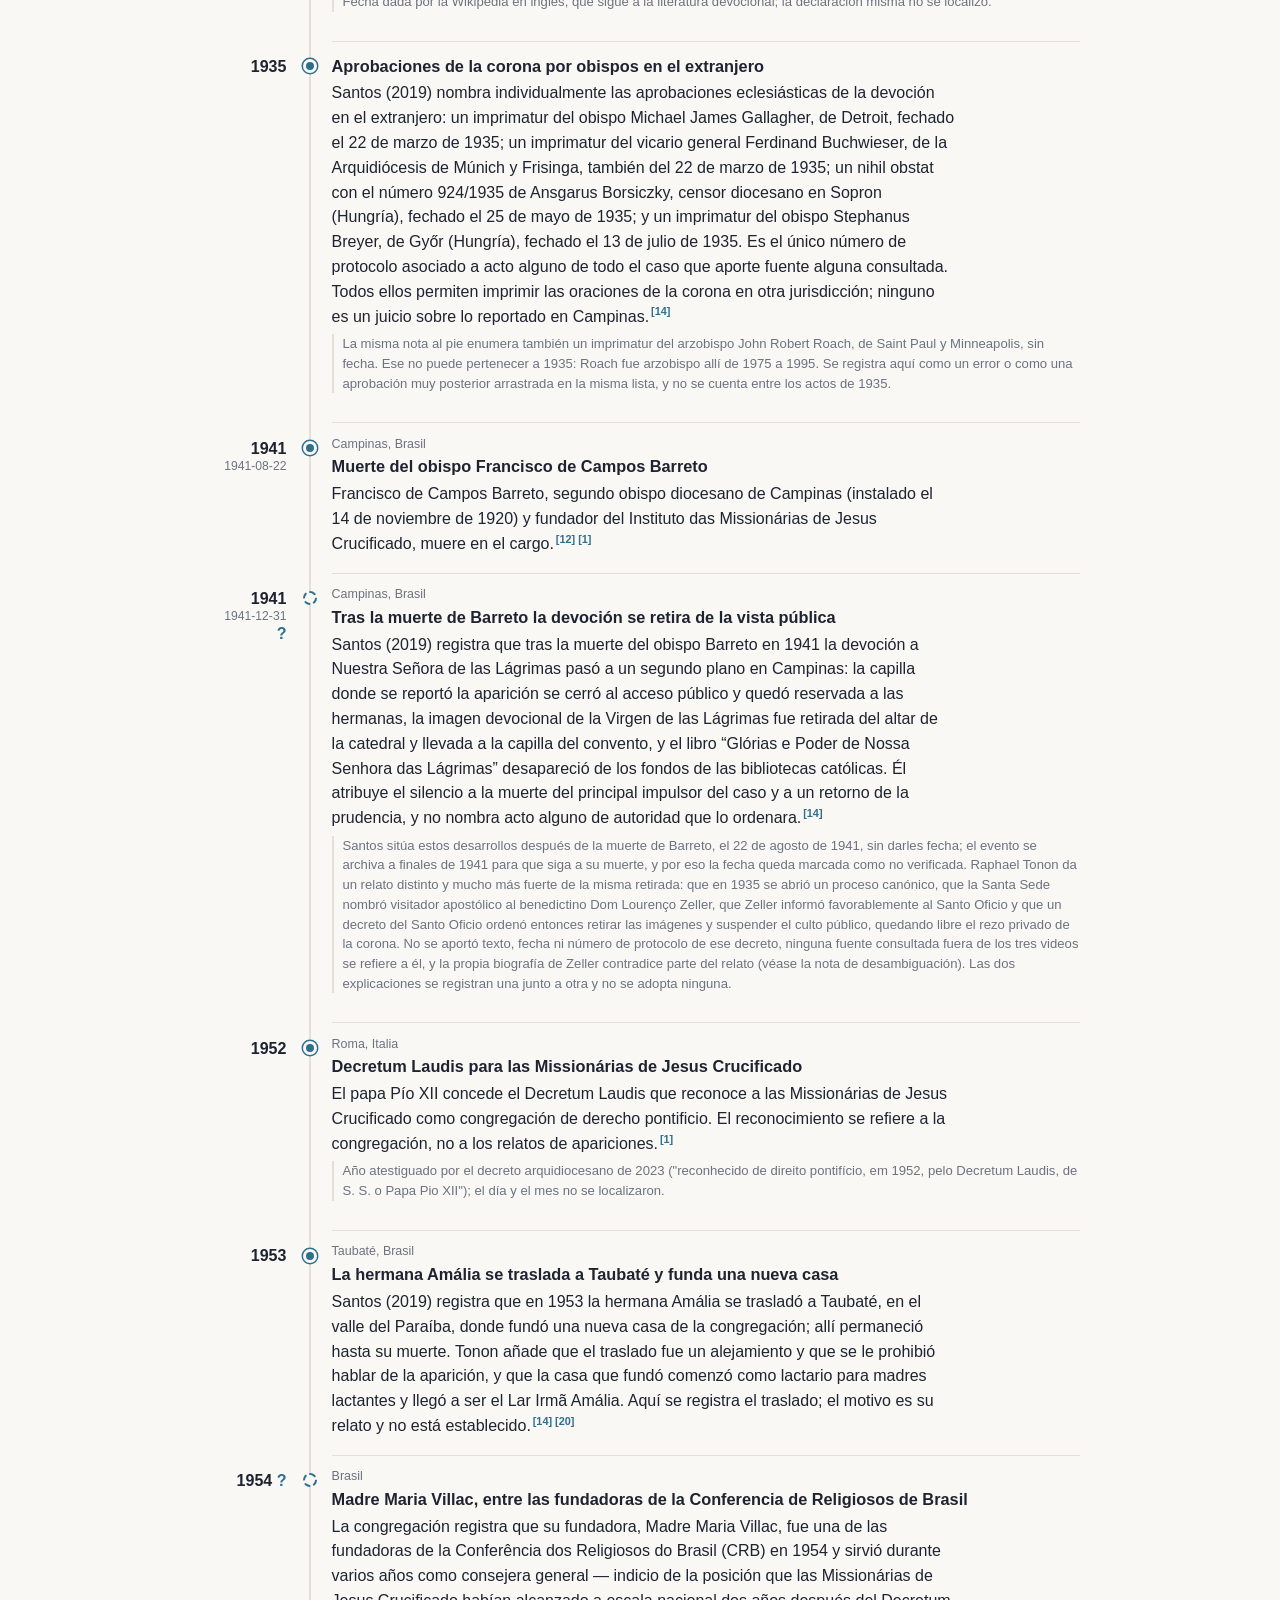
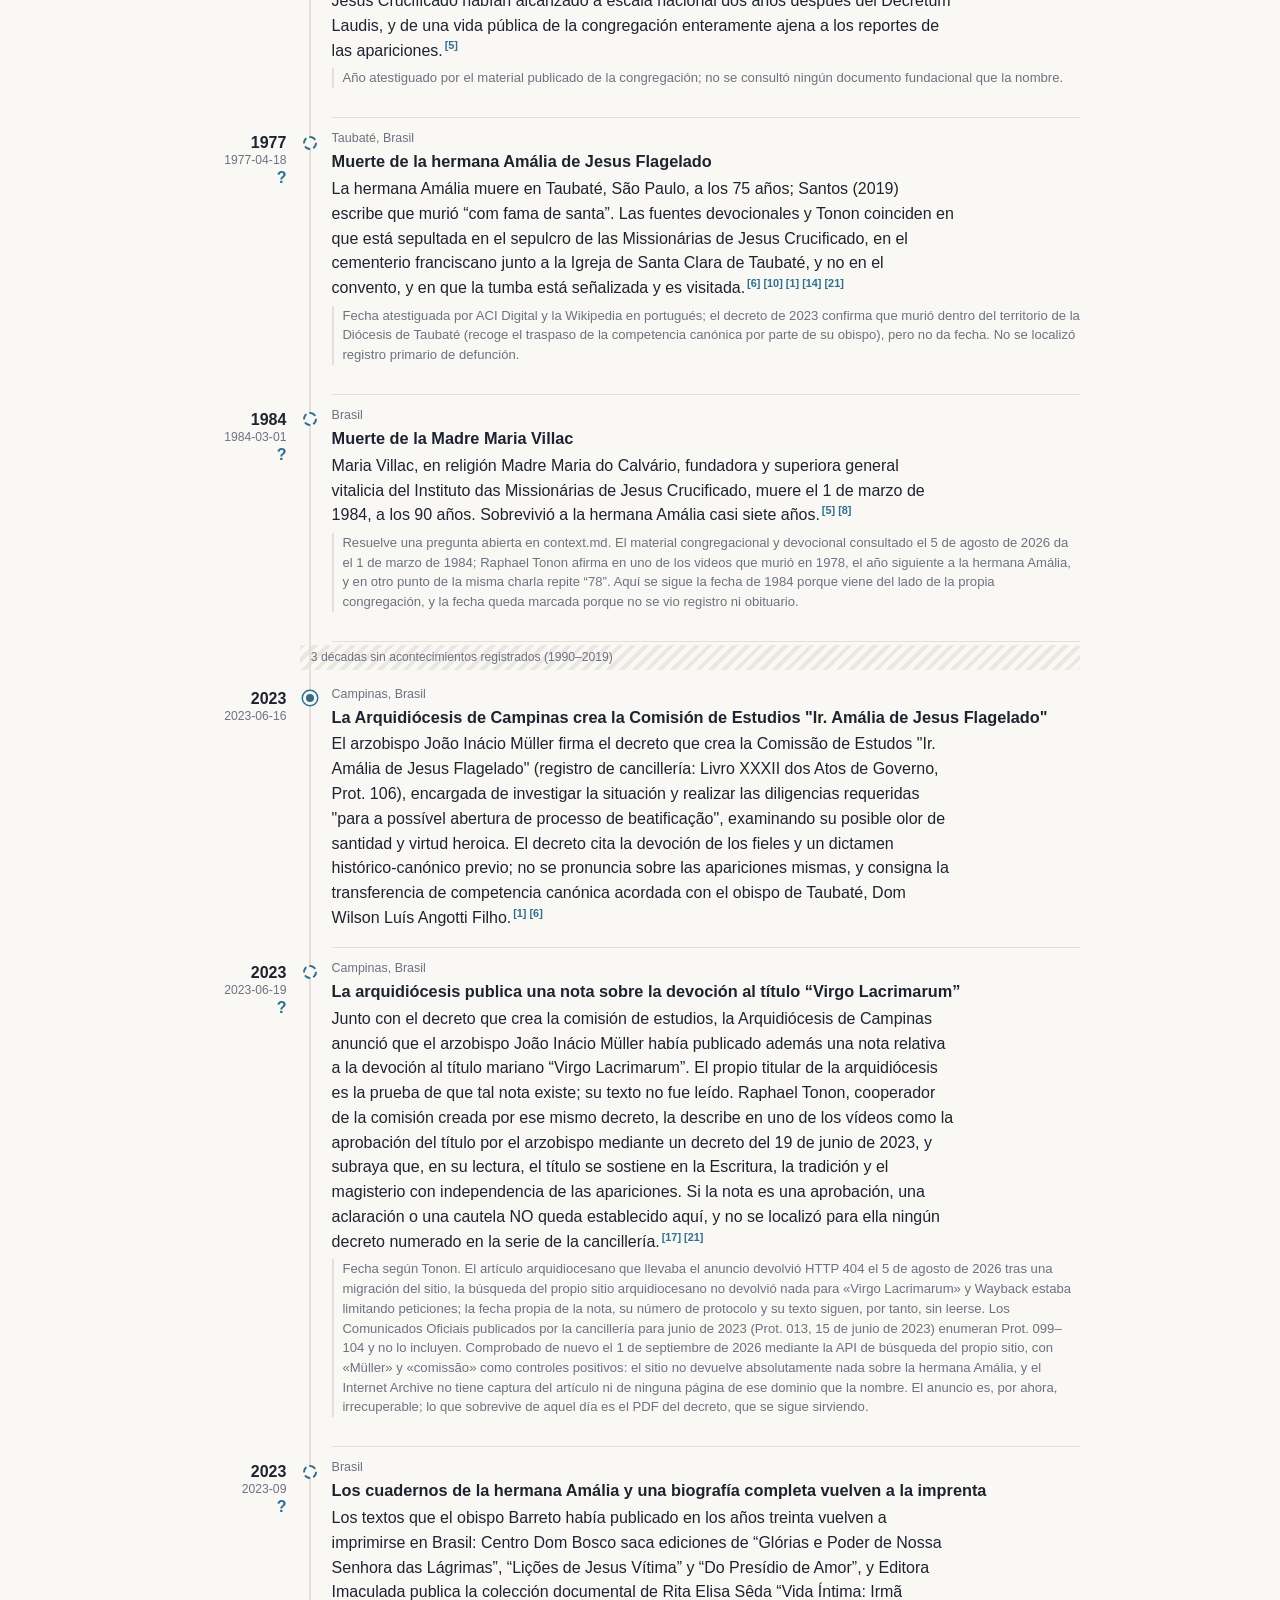
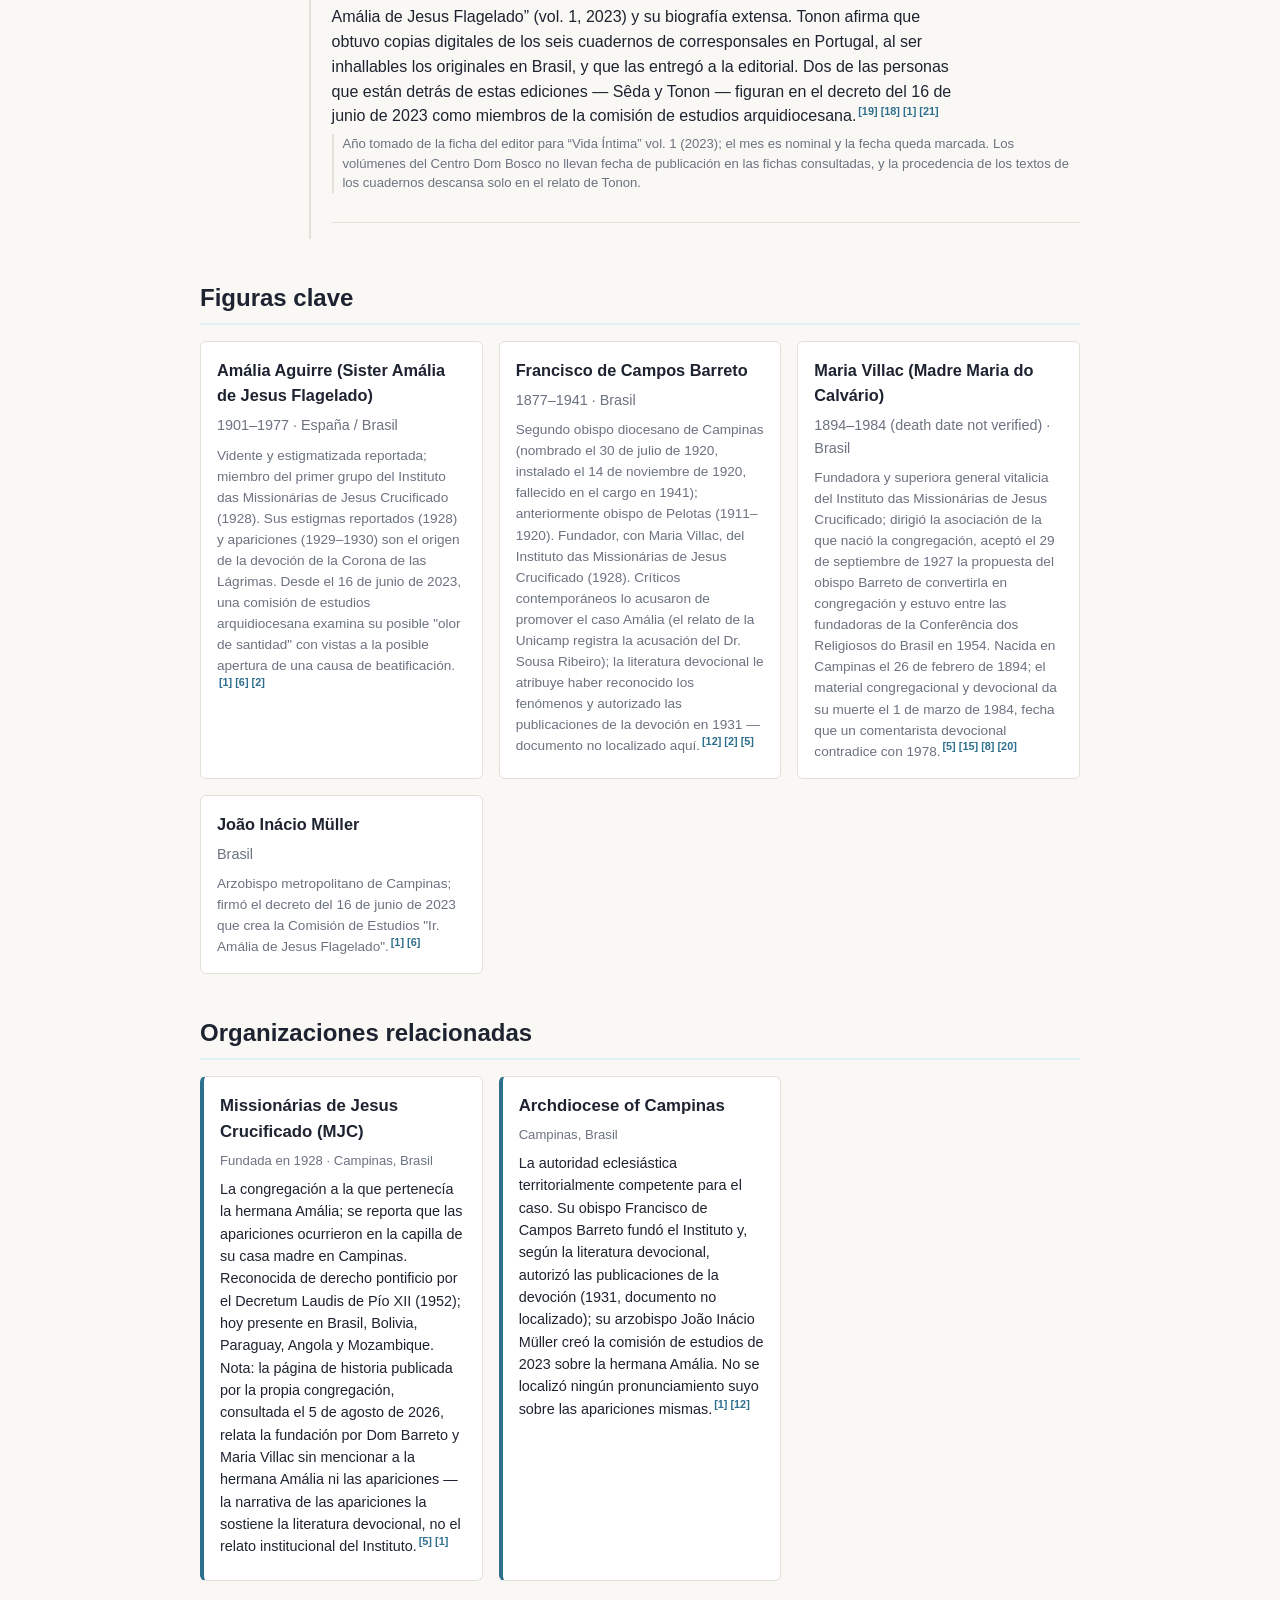
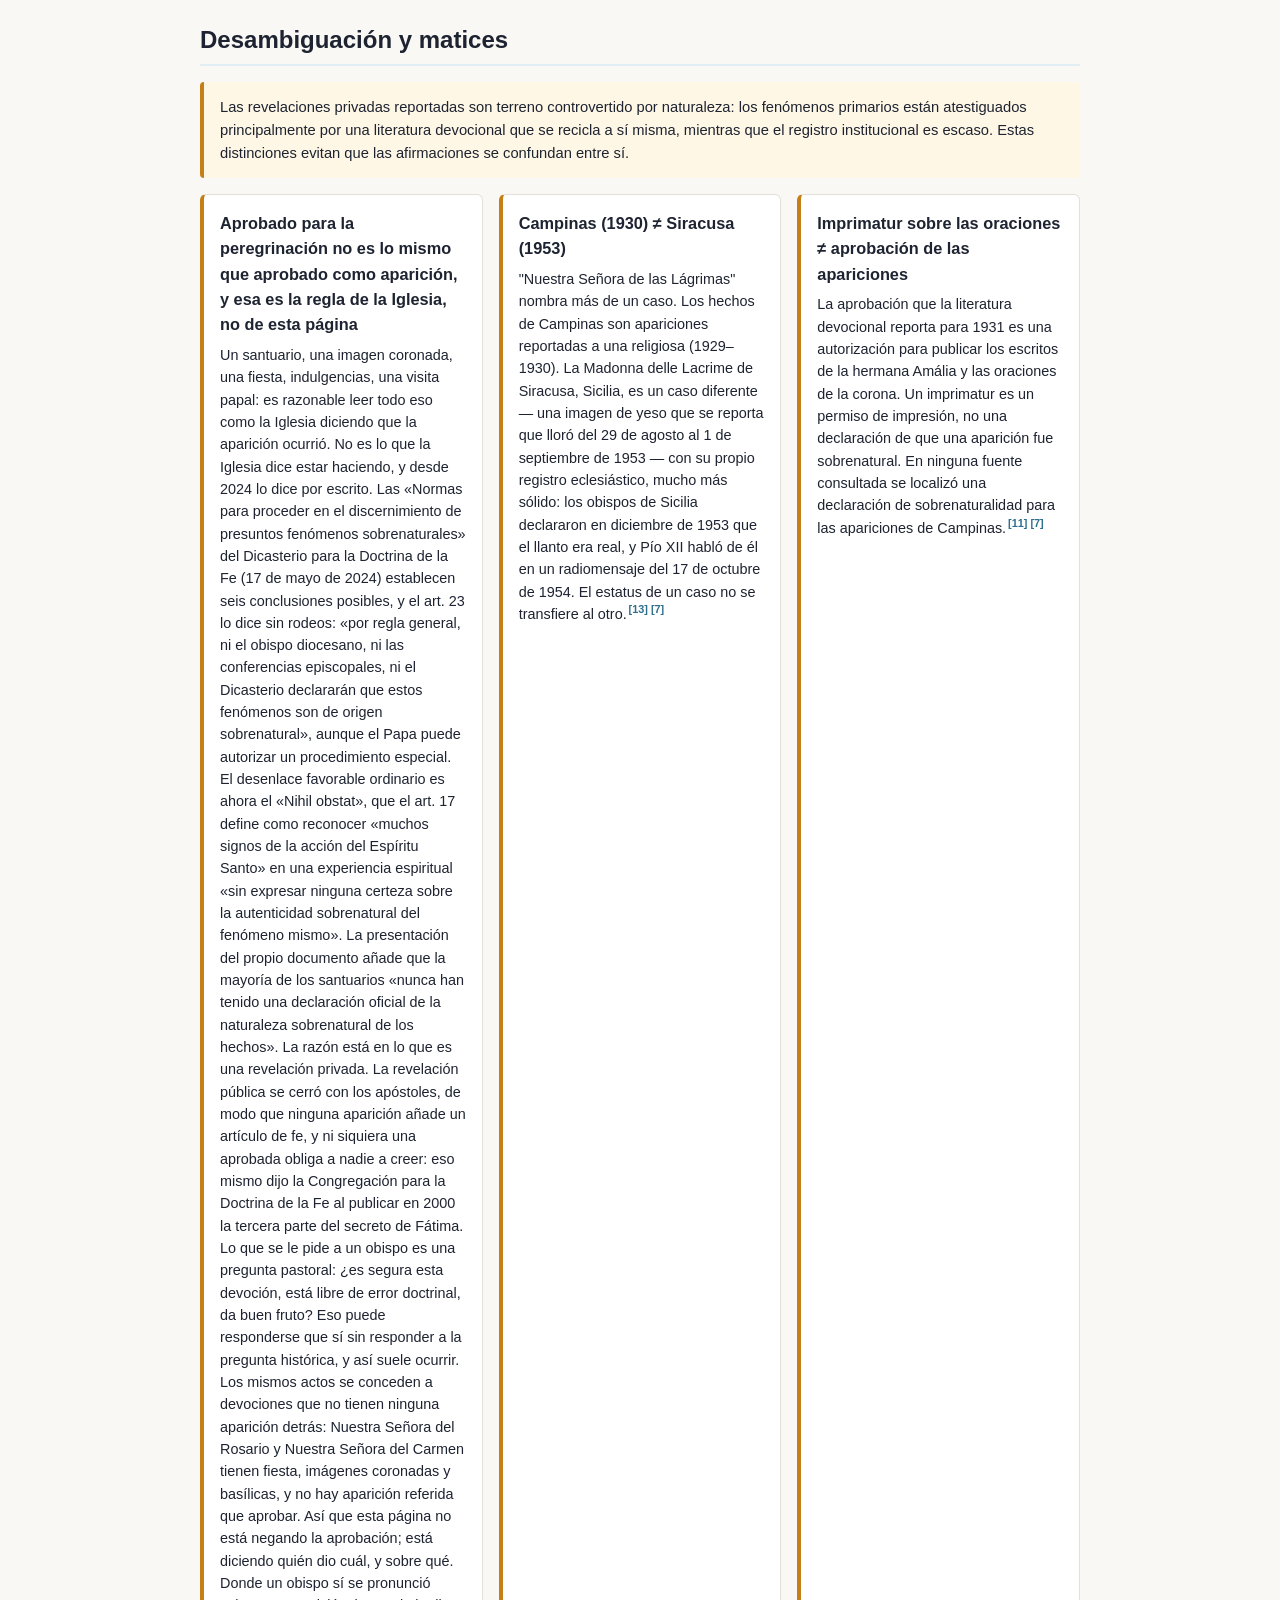
==== commit 73737daf: "Adopt the current template, time river and dark mode (core#115) - build.js 3-way merged onto the cur" ====
--- a/docs/es/index.html
+++ b/docs/es/index.html
@@ -14,6 +14,7 @@
     gtag('config', 'G-R9LV1QZHVE');
   </script>
   <link rel="stylesheet" href="../styles.css">
+  <script src="../river.js" defer></script>
   <link rel="canonical" href="https://cronologia.github.io/lagrimas/es/">
   <link rel="alternate" hreflang="en" href="https://cronologia.github.io/lagrimas/en/">
   <link rel="alternate" hreflang="es" href="https://cronologia.github.io/lagrimas/es/">
@@ -221,220 +222,338 @@
       </dl>
     </section>
 
-    <section id="chronology">
+    <section id="chronology" class="river">
       <h2>Cronología</h2>
       <p class="section-intro">Acontecimientos clave en orden cronológico. Una marca <span class="flag">?</span> indica
       fechas aún no verificadas con una fuente primaria.</p>
-      <div class="table-scroll">
-      <table class="meetings">
-        <thead>
-          <tr><th>Año</th><th>Fecha</th><th>Lugar</th><th>Acontecimiento</th></tr>
-        </thead>
-        <tbody>
-        <tr class="decade-row" id="decade-1900"><th colspan="4">1900s</th></tr>
-        <tr>
-          <td class="year">1901</td>
-          <td>1901-07-22</td>
-          <td>Riós, Ourense, España</td>
-          <td><strong>Nacimiento de Amália Aguirre</strong> <span class="muted">— Amália Aguirre nace en Riós, provincia de Ourense, Galicia, España. La fecha está atestiguada en el decreto arquidiocesano de 2023, que la describe como &quot;nascida em Riós, Província de Ourense – Galícia/Espanha, em 22 de julho de 1901&quot;.</span><sup class="cite"><a href="#ref-1" title="Reference 1">[1]</a> <a href="#ref-6" title="Reference 6">[6]</a> <a href="#ref-10" title="Reference 10">[10]</a></sup></td>
-        </tr>
-        <tr>
-          <td class="year">1908</td>
-          <td>1908-06-07</td>
-          <td>Campinas, Brasil</td>
-          <td><strong>Se erige la Diócesis de Campinas</strong> <span class="muted">— El papa Pío X erige la Diócesis de Campinas, que se instala el 1 de noviembre de 1908 bajo su primer obispo, Dom João Batista Corrêa Nery. La sede tiene veinte años, y va por su segundo obispo, cuando comienzan los reportes en el Instituto; solo en 1958 será elevada a arquidiócesis metropolitana. Esto es contexto del registro posterior más que parte de él: una diócesis joven, de memoria institucional corta y sin práctica establecida para tratar una revelación privada reportada.</span><sup class="cite"><a href="#ref-16" title="Reference 16">[16]</a></sup></td>
-        </tr>
-        <tr class="decade-row" id="decade-1910"><th colspan="4">1910s</th></tr>
-        <tr>
-          <td class="year">1917</td>
-          <td>1917</td>
-          <td>Campinas, Brasil</td>
-          <td><strong>Maria Villac reúne la asociación de la que nace la congregación</strong> <span class="muted">— Maria Villac, nacida en Campinas el 26 de febrero de 1894, empieza a reunirse con amigas para orar y luego para visitar a pobres y enfermos en la periferia industrial de Campinas y São Paulo. La propia historia de la congregación cuenta 364 miembros en la asociación hacia 1927. Santos (2019) describe ese mismo cuerpo como la asociación religiosa de la que se formó el Instituto.</span><sup class="cite"><a href="#ref-5" title="Reference 5">[5]</a> <a href="#ref-15" title="Reference 15">[15]</a> <a href="#ref-14" title="Reference 14">[14]</a></sup></td>
-        </tr>
-        <tr>
-          <td class="year">1919</td>
-          <td>1919</td>
-          <td>Campinas, Brasil</td>
-          <td><strong>La familia Aguirre emigra a Brasil</strong> <span class="muted">— Amália Aguirre emigra de España a Brasil tras el final de la Primera Guerra Mundial y, después de un tiempo en Bahía, la familia se establece en Campinas, São Paulo. Santos (2019) da el año 1919 y nombra a sus padres como Andres y Emerita Aguirre.</span><sup class="cite"><a href="#ref-14" title="Reference 14">[14]</a> <a href="#ref-2" title="Reference 2">[2]</a> <a href="#ref-9" title="Reference 9">[9]</a> <a href="#ref-8" title="Reference 8">[8]</a></sup><span class="date-note">Año ahora atestiguado por una fuente académica (Santos 2019), que antes descansaba en material devocional y enciclopédico; la Wikipedia en portugués da el 16 de junio de 1919 para la llegada a Campinas, una precisión que ninguna fuente consultada respalda.</span></td>
-        </tr>
-        <tr class="decade-row" id="decade-1920"><th colspan="4">1920s</th></tr>
-        <tr>
-          <td class="year">1920</td>
-          <td>1920-11-14</td>
-          <td>Campinas, Brasil</td>
-          <td><strong>Francisco de Campos Barreto toma posesión como segundo obispo de Campinas</strong> <span class="muted">— Dom Francisco de Campos Barreto toma posesión de la sede de Campinas, que gobierna hasta su muerte en 1941. Todos los actos episcopales de este conjunto de datos — la fundación del Instituto, las declaraciones a la prensa de 1928, los imprimaturs, el prefacio — son suyos; el registro del caso empieza y termina, en la práctica, con su episcopado.</span><sup class="cite"><a href="#ref-12" title="Reference 12">[12]</a> <a href="#ref-16" title="Reference 16">[16]</a></sup></td>
-        </tr>
-        <tr>
-          <td class="year">1927</td>
-          <td>1927-09-29</td>
-          <td>Campinas, Brasil</td>
-          <td><strong>Maria Villac acepta la propuesta del obispo de fundar una congregación</strong> <span class="muted">— Según la propia historia de la congregación, el obispo Barreto propuso el 6 de septiembre de 1927 que la asociación de Maria Villac se transformara en congregación religiosa, y ella dio su consentimiento el 29 de septiembre de 1927. Esta es la iniciativa de 1927 a la que el relato del Centro de Memória da Unicamp atribuye la fundación; la fundación formal siguió el 3 de mayo de 1928.</span><sup class="cite"><a href="#ref-15" title="Reference 15">[15]</a> <a href="#ref-5" title="Reference 5">[5]</a> <a href="#ref-2" title="Reference 2">[2]</a></sup><span class="date-note">Resuelve un conflicto aparente ya señalado en el conjunto de datos: la Unicamp fecha la iniciativa en 1927; la congregación y el decreto de 2023 fechan la fundación en 1928. Ambos aciertan sobre actos distintos. Raphael Tonon, en dos de los tres videos de los años 2020, sitúa en cambio la fundación misma en una misa de Navidad en la capilla del palacio episcopal — el 25 de diciembre de 1927 en un video y el 25 de diciembre de 1928 en otro, una contradicción interna del mismo orador; ninguna fuente consultada respalda ninguna de las dos fechas.</span></td>
-        </tr>
-        <tr>
-          <td class="year">1928</td>
-          <td>1928-05-03</td>
-          <td>Campinas, Brasil</td>
-          <td><strong>Fundación del Instituto das Missionárias de Jesus Crucificado</strong> <span class="muted">— El obispo de Campinas, Francisco de Campos Barreto, y Maria Villac (en religión Madre Maria do Calvário) fundan el Instituto das Missionárias de Jesus Crucificado, transformando una asociación anterior (1917) en congregación religiosa; once hermanas forman el primer grupo. Amália Aguirre está entre los primeros miembros y toma el nombre religioso de Irmã Amália de Jesus Flagelado.</span><sup class="cite"><a href="#ref-5" title="Reference 5">[5]</a> <a href="#ref-1" title="Reference 1">[1]</a> <a href="#ref-8" title="Reference 8">[8]</a></sup><span class="date-note">La historia oficial de la congregación fecha la fundación canónica el 3 de mayo de 1928, con la toma de hábito el 11 de mayo de 1928, surgida de una asociación activa desde 1917; el artículo del centro de memoria de la Unicamp fecha la iniciativa en 1927. El decreto arquidiocesano de 2023 dice que Amália, con otras siete religiosas, &quot;iniciou&quot; el Instituto en 1928. El número de fundadoras también se refiere de manera distinta: la propia historia de la congregación dice que la fundación se hizo “com apenas onze irmãs”, mientras que el decreto arquidiocesano de 2023 dice que la hermana Amália comenzó el Instituto “em companhia de mais sete religiosas”, es decir, como una de ocho. Tonon sigue la cuenta de ocho y la llama la octava en incorporarse.</span></td>
-        </tr>
-        <tr>
-          <td class="year">1928</td>
-          <td>1928-05-11</td>
-          <td>Campinas, Brasil</td>
-          <td><strong>Amália Aguirre recibe el hábito de novicia con el primer grupo</strong> <span class="muted">— Santos (2019) registra que Amália Aguirre estuvo entre las primeras religiosas en recibir el hábito de noviciado, el 11 de mayo de 1928, en la casa madre de Campinas, y la describe como documentada en su momento como de apariencia frágil y escasa formación teológica. Sus estigmas reportados se hacen públicos más tarde ese mismo año.</span><sup class="cite"><a href="#ref-14" title="Reference 14">[14]</a></sup><span class="date-note">Fecha académica. Tonon fecha la toma de hábito de las primeras hermanas el 11 de mayo de 1929, un año después, y dice que Barreto eligió el día porque era entonces la fiesta de Nossa Senhora Aparecida; ninguna fuente consultada respalda 1929.</span></td>
-        </tr>
-        <tr>
-          <td class="year">1928</td>
-          <td>1928-11-17</td>
-          <td>Campinas, Brasil</td>
-          <td><strong>El obispo Barreto declara a la prensa que el caso es auténtico</strong> <span class="muted">— En una entrevista publicada por el diario paulista Diário Nacional, el obispo Francisco de Campos Barreto reafirma su convicción de que lo que le ocurre a la hermana Amália es una verdadera estigmatización — &quot;extraordinário, milagroso&quot; — y de que ella no está enferma. Santos lee la declaración como asertiva y discordante con las normas canónicas entonces vigentes, que exigían prudencia y silencio hasta que el caso hubiera sido comprobado por personas idóneas designadas por la autoridad eclesiástica. Una opinión dada a un periódico no es un juicio canónico, y ningún juicio de ese tipo ha sido localizado.</span><sup class="cite"><a href="#ref-3" title="Reference 3">[3]</a></sup><span class="date-note">Fecha del número del periódico citado por Santos (2025): Diário Nacional, n.º 422, São Paulo, 17 de noviembre de 1928, p. 1; la entrevista que recoge se dio el día anterior.</span></td>
-        </tr>
-        <tr>
-          <td class="year">1928</td>
-          <td>1928-11-25 <span class="flag" title="Fecha aún no verificada con una fuente primaria">?</span></td>
-          <td>Campinas, Brasil</td>
-          <td><strong>Los estigmas reportados se hacen públicos; controversia en la prensa</strong> <span class="muted">— Los estigmas reportados de la hermana Amália, que se dicen comenzados a inicios de 1928, se hacen públicamente conocidos y atraen una fuerte atención de la prensa. Los fenómenos son inmediatamente cuestionados: médicos y comentaristas racionalistas los atribuyen a una enfermedad psicológica, y el Dr. Sousa Ribeiro acusa al obispo Barreto de fabricar el caso, mientras que el Dr. Arthur de Vasconcelos defiende los hechos como milagros genuinos en su libro de 1929 &quot;Res Non Verba&quot;. La cobertura mediática disminuye después de fines de 1928.</span><sup class="cite"><a href="#ref-2" title="Reference 2">[2]</a></sup><span class="date-note">Fecha dada por el relato del caso del Centro de Memória da Unicamp; en sus archivos existen reportes de prensa de la época, pero no se consultaron directamente aquí.</span></td>
-        </tr>
-        <tr>
-          <td class="year">1929</td>
-          <td>1929 <span class="flag" title="Fecha aún no verificada con una fuente primaria">?</span></td>
-          <td>Campinas, Brasil</td>
-          <td><strong>La revista del propio Instituto publica el relato de la curación en la que se apoya el origen de la devoción</strong> <span class="muted">— La tradición devocional hace remontar toda la devoción a una curación reportada: un hombre acudió a la portería del convento porque los médicos habían desahuciado a su esposa, y una religiosa — sin nombrar en el relato original — ofreció su propia vida por la de la madre. Raphael Tonon afirma que posee un original de “A Missionária”, la revista del propio Instituto, en la que el obispo Barreto autorizó a las hermanas a publicar el relato con las personas implicadas reducidas a iniciales; lee de ella y fecha el episodio en 1929, y añade, a partir de testimonios familiares posteriores, que la enferma era la esposa de un hermano de la Madre Villac. Lo que aquí se registra es que el relato fue PUBLICADO y por quién — no que se produjera una curación. No se localizó ningún ejemplar de la revista de forma independiente, no se halló ninguna declaración médica ni otra atestación contemporánea de una recuperación, y ninguna autoridad eclesiástica ha reconocido jamás una curación en este caso.</span><sup class="cite"><a href="#ref-22" title="Reference 22">[22]</a> <a href="#ref-21" title="Reference 21">[21]</a> <a href="#ref-7" title="Reference 7">[7]</a></sup><span class="date-note">Año según lo da Tonon leyendo lo que describe como un original del periódico; el número mismo no se vio, y ni su fecha ni su existencia pudieron confirmarse por ninguna otra fuente. “A Missionária” consta en KEYWORDS.md como pista archivística para Campinas.</span></td>
-        </tr>
-        <tr>
-          <td class="year">1929</td>
-          <td>1929-05 <span class="flag" title="Fecha aún no verificada con una fuente primaria">?</span></td>
-          <td>Campinas, Brasil</td>
-          <td><strong>El nuncio apostólico visita Campinas</strong> <span class="muted">— El nuncio apostólico de la Santa Sede en Brasil — llamado por Santos &quot;D. Aloisi Mansella&quot;, es decir el arzobispo Benedetto Aloisi Masella, nuncio en Brasil de 1927 a 1946 — pasa una semana en Campinas siguiendo las celebraciones y las manifestaciones reportadas en la casa de las Missionárias de Jesus Crucificado. La prensa paulista cubre cada paso y lo describe satisfecho con lo que ve. No se ha localizado acto, juicio ni informe de la Santa Sede derivado de la visita: la visita acredita atención romana, no una resolución romana.</span><sup class="cite"><a href="#ref-3" title="Reference 3">[3]</a> <a href="#ref-4" title="Reference 4">[4]</a></sup><span class="date-note">Santos fecha la semana del nuncio en Campinas en mayo de 1929 y cita el Correio Paulistano del 15 de mayo de 1929 (n.º 23.557, p. 12), que informa de la visita; los días exactos no se establecieron aquí.</span></td>
-        </tr>
-        <tr>
-          <td class="year">1929</td>
-          <td>1929-11-08 <span class="flag" title="Fecha aún no verificada con una fuente primaria">?</span></td>
-          <td>Campinas, Brasil</td>
-          <td><strong>Aparición reportada de Jesús (&quot;Jesus Manietado&quot;)</strong> <span class="muted">— La hermana Amália reporta una aparición de Jesús, maniatado (&quot;Jesus Manietado&quot;), en la capilla de la casa madre del Instituto, con la promesa — tal como la transmite la literatura devocional — de que todo lo que se le pida por las lágrimas de su Madre será amorosamente concedido.</span><sup class="cite"><a href="#ref-6" title="Reference 6">[6]</a> <a href="#ref-9" title="Reference 9">[9]</a></sup><span class="date-note">La fecha del 8 de noviembre de 1929 circula en la literatura devocional y en medios católicos (ACI Digital, Wikipedia); el relato académico de la Unicamp fecha los reportes de apariciones solo &quot;desde 1930&quot;. No se localizó ningún documento de la época que atestigüe la fecha.</span></td>
-        </tr>
-        <tr class="decade-row" id="decade-1930"><th colspan="4">1930s</th></tr>
-        <tr>
-          <td class="year">1930</td>
-          <td>1930-03-08 <span class="flag" title="Fecha aún no verificada con una fuente primaria">?</span></td>
-          <td>Campinas, Brasil</td>
-          <td><strong>Aparición reportada de María como &quot;Nossa Senhora das Lágrimas&quot;</strong> <span class="muted">— La hermana Amália reporta que la Virgen María se le apareció en la capilla del convento, se presentó como Nuestra Señora de las Lágrimas y le enseñó la Corona (Coroa/Terço) de las Lágrimas, diciendo — según lo transmiten los relatos devocionales — &quot;este es el rosario de Mis lágrimas, prometido por Mi Hijo a nuestro querido Instituto&quot;. Este relato es el origen de la devoción de la Corona de las Lágrimas.</span><sup class="cite"><a href="#ref-7" title="Reference 7">[7]</a> <a href="#ref-6" title="Reference 6">[6]</a> <a href="#ref-9" title="Reference 9">[9]</a></sup><span class="date-note">Fecha atestiguada de forma constante en la literatura devocional y en medios católicos; no se localizó ningún documento de la época ni diocesano que la atestigüe. El relato académico de la Unicamp da solo &quot;desde 1930&quot;.</span></td>
-        </tr>
-        <tr>
-          <td class="year">1930</td>
-          <td>1930-04-08 <span class="flag" title="Fecha aún no verificada con una fuente primaria">?</span></td>
-          <td>Campinas, Brasil</td>
-          <td><strong>Segunda aparición mariana reportada; la medalla de las Lágrimas</strong> <span class="muted">— La hermana Amália reporta otra aparición en la que María pide una medalla con su imagen y la invocación &quot;Ó Virgem Dolorosíssima, as Vossas Lágrimas derrubaram o império infernal&quot; (Oh Virgen Dolorosísima, vuestras Lágrimas derribaron el imperio infernal).</span><sup class="cite"><a href="#ref-7" title="Reference 7">[7]</a> <a href="#ref-9" title="Reference 9">[9]</a></sup><span class="date-note">Fecha dada por la literatura devocional (Canção Nova; la Wikipedia la sigue); no se localizó ningún documento de la época.</span></td>
-        </tr>
-        <tr>
-          <td class="year">1931</td>
-          <td>1931-03-08 <span class="flag" title="Fecha aún no verificada con una fuente primaria">?</span></td>
-          <td>Campinas, Brasil</td>
-          <td><strong>Reconocimiento episcopal e imprimatur reportados</strong> <span class="muted">— La literatura devocional afirma que el obispo Francisco de Campos Barreto reconoció la veracidad de los estigmas y las apariciones de la hermana Amália y concedió las autorizaciones — incluido el imprimatur — para la publicación de sus escritos y de las oraciones de la corona. Este conjunto de datos registra la afirmación tal como la reporta esa literatura; el documento subyacente no ha sido localizado y, en todo caso, una autorización para publicar oraciones es distinta de un juicio sobre la sobrenaturalidad de las apariciones. Una fuente académica localizada después — Santos (2019) — data en cambio el imprimatur de Barreto para la corona y la medalla el 8 de marzo de 1932, y no registra acto episcopal alguno en 1931.</span><sup class="cite"><a href="#ref-11" title="Reference 11">[11]</a> <a href="#ref-9" title="Reference 9">[9]</a> <a href="#ref-7" title="Reference 7">[7]</a> <a href="#ref-14" title="Reference 14">[14]</a></sup><span class="date-note">Las fuentes discrepan en la precisión: Canção Nova da solo &quot;1931&quot;; las Wikipedias en inglés y en portugués dan el 8 de marzo de 1931. No se localizó copia del documento mismo ni referencia archivística de él; el decreto arquidiocesano de 2023 no lo menciona.</span></td>
-        </tr>
-        <tr>
-          <td class="year">1931</td>
-          <td>1931-12-08 <span class="flag" title="Fecha aún no verificada con una fuente primaria">?</span></td>
-          <td>Campinas, Brasil</td>
-          <td><strong>La hermana Amália hace sus votos perpetuos</strong> <span class="muted">— La hermana Amália de Jesus Flagelado hace sus votos perpetuos en el Instituto das Missionárias de Jesus Crucificado. Santos (2019) sitúa la profesión perpetua y la adopción de su nombre religioso en 1931, corroborando el año pero no el día.</span><sup class="cite"><a href="#ref-6" title="Reference 6">[6]</a> <a href="#ref-9" title="Reference 9">[9]</a> <a href="#ref-14" title="Reference 14">[14]</a></sup><span class="date-note">Atestiguado por ACI Digital y la Wikipedia; no se localizó registro primario.</span></td>
-        </tr>
-        <tr>
-          <td class="year">1932</td>
-          <td>1932-03-08</td>
-          <td>Campinas, Brasil</td>
-          <td><strong>Imprimatur del obispo Barreto para la Corona y la Medalla de las Lágrimas</strong> <span class="muted">— Santos (2019) registra un imprimatur firmado por el obispo Francisco de Campos Barreto el 8 de marzo de 1932 que autoriza la difusión del Terço das Lágrimas y de la Medalha das Lágrimas dentro de la diócesis. Es el acto episcopal más antiguo sobre la devoción para el que una fuente académica aporta fecha y autoridad otorgante. Su objeto son la corona y la medalla — textos devocionales y un objeto — y un imprimatur es un permiso de impresión concedido tras la censura en materia de fe y costumbres. Santos lo describe como prueba del apoyo del obispo al caso; no registra acto suyo alguno que declare sobrenaturales las apariciones, y afirma que los mensajes y la devoción no han sido aprobados por la Santa Sede.</span><sup class="cite"><a href="#ref-14" title="Reference 14">[14]</a></sup><span class="date-note">El mismo día y mes, un año después, que el imprimatur del 8 de marzo de 1931 que refieren la literatura devocional y los artículos de la Wikipedia; Santos aporta 1932 y las fuentes devocionales no aportan documento para ninguno de los dos años. Un sitio devocional consultado el 5 de agosto de 2026 también da el 8 de marzo de 1932, y Tonon da 1932 en dos de los tres videos — añadiendo, sin fuente, cincuenta días de indulgencia. El conjunto de datos conserva ambas fechas y no las fusiona: la afirmación de 1931 sigue registrada como referida.</span></td>
-        </tr>
-        <tr>
-          <td class="year">1933</td>
-          <td>1933 <span class="flag" title="Fecha aún no verificada con una fuente primaria">?</span></td>
-          <td>Campinas, Brasil</td>
-          <td><strong>Imprimatur de &quot;Licções de Jesus Victima&quot;</strong> <span class="muted">— El obispo Barreto concede el imprimatur de Licções de Jesus Victima, el volumen de mensajes atribuidos a &quot;Jesus Manietado&quot; publicado por el Instituto, y escribe su prefacio. Es el único acto episcopal del caso para el que una fuente académica da una referencia bibliográfica y una cita. Su objeto es un libro: un imprimatur es un permiso de impresión, concedido tras la censura en materia de fe y costumbres, y no decide nada sobre si las apariciones reportadas fueron sobrenaturales.</span><sup class="cite"><a href="#ref-3" title="Reference 3">[3]</a></sup><span class="date-note">Año de publicación según lo cita Santos (2025): Barreto, &quot;Imprimatur&quot;, en Licções de Jesus Victima, Campinas: Instituto das Missionárias de Jesus Crucificado, 1933, con el prefacio del obispo citado desde la p. 3. El volumen mismo no se consultó aquí; no se da día ni mes.</span></td>
-        </tr>
-        <tr>
-          <td class="year">1934</td>
-          <td>1934</td>
-          <td>Campinas, Brasil</td>
-          <td><strong>Barreto prologa el primer libro sobre las visiones</strong> <span class="muted">— Santos (2019) registra que en 1934 el obispo Barreto escribió el prefacio de “Glórias e Poder de Nossa Senhora das Lágrimas”, el primer libro que expuso las visiones de la hermana Amália sobre Cristo Manietado y Nuestra Señora de las Lágrimas, y describe la obra como una presentación de las apariciones como fenómeno milagroso explicado como gracia divina. Un prefacio es el respaldo del obispo a un libro sobre los reportes; no es un juicio sobre ellos.</span><sup class="cite"><a href="#ref-14" title="Reference 14">[14]</a> <a href="#ref-19" title="Reference 19">[19]</a></sup><span class="date-note">El artículo de Santos de 2019 fecha en 1934 el prefacio de Barreto a “Glórias e Poder”; su artículo de 2025 fecha en 1933 un imprimatur y un prefacio de Barreto para otro volumen, “Licções de Jesus Victima”. El conjunto de datos recoge ambos, como dos actos sobre dos libros, y advierte que ninguno de ellos es la declaración episcopal del 20 de febrero de 1934 que refiere la literatura devocional.</span></td>
-        </tr>
-        <tr>
-          <td class="year">1934</td>
-          <td>1934-02-20 <span class="flag" title="Fecha aún no verificada con una fuente primaria">?</span></td>
-          <td>Campinas, Brasil</td>
-          <td><strong>Declaración episcopal reportada sobre la devoción</strong> <span class="muted">— La literatura devocional afirma que el obispo Barreto publicó una declaración episcopal que reforzaba la importancia de la devoción a Nuestra Señora de las Lágrimas. Los relatos devocionales reportan también imprimaturs posteriores de las oraciones de la corona por obispos fuera de Brasil (Estados Unidos, Alemania, Hungría, desde 1935); tampoco se localizó ninguno de esos documentos, y aquí se registran solo como afirmaciones de esa literatura. Ninguno de los dos estudios académicos del caso registra una declaración del 20 de febrero de 1934; Santos (2019) sitúa en 1934 un acto distinto, el prefacio de Barreto a “Glórias e Poder de Nossa Senhora das Lágrimas”, y fecha los imprimaturs del extranjero con precisión en 1935. Raphael Tonon, en el más largo de los tres vídeos, da el 20 de febrero como día de la aprobación de Barreto pero lo sitúa en 1932, no en 1934.</span><sup class="cite"><a href="#ref-11" title="Reference 11">[11]</a> <a href="#ref-7" title="Reference 7">[7]</a> <a href="#ref-14" title="Reference 14">[14]</a> <a href="#ref-22" title="Reference 22">[22]</a></sup><span class="date-note">Fecha dada por la Wikipedia en inglés, que sigue a la literatura devocional; la declaración misma no se localizó.</span></td>
-        </tr>
-        <tr>
-          <td class="year">1935</td>
-          <td>1935</td>
-          <td></td>
-          <td><strong>Aprobaciones de la corona por obispos en el extranjero</strong> <span class="muted">— Santos (2019) nombra individualmente las aprobaciones eclesiásticas de la devoción en el extranjero: un imprimatur del obispo Michael James Gallagher, de Detroit, fechado el 22 de marzo de 1935; un imprimatur del vicario general Ferdinand Buchwieser, de la Arquidiócesis de Múnich y Frisinga, también del 22 de marzo de 1935; un nihil obstat con el número 924/1935 de Ansgarus Borsiczky, censor diocesano en Sopron (Hungría), fechado el 25 de mayo de 1935; y un imprimatur del obispo Stephanus Breyer, de Győr (Hungría), fechado el 13 de julio de 1935. Es el único número de protocolo asociado a acto alguno de todo el caso que aporte fuente alguna consultada. Todos ellos permiten imprimir las oraciones de la corona en otra jurisdicción; ninguno es un juicio sobre lo reportado en Campinas.</span><sup class="cite"><a href="#ref-14" title="Reference 14">[14]</a></sup><span class="date-note">La misma nota al pie enumera también un imprimatur del arzobispo John Robert Roach, de Saint Paul y Minneapolis, sin fecha. Ese no puede pertenecer a 1935: Roach fue arzobispo allí de 1975 a 1995. Se registra aquí como un error o como una aprobación muy posterior arrastrada en la misma lista, y no se cuenta entre los actos de 1935.</span></td>
-        </tr>
-        <tr class="decade-row" id="decade-1940"><th colspan="4">1940s</th></tr>
-        <tr>
-          <td class="year">1941</td>
-          <td>1941-08-22</td>
-          <td>Campinas, Brasil</td>
-          <td><strong>Muerte del obispo Francisco de Campos Barreto</strong> <span class="muted">— Francisco de Campos Barreto, segundo obispo diocesano de Campinas (instalado el 14 de noviembre de 1920) y fundador del Instituto das Missionárias de Jesus Crucificado, muere en el cargo.</span><sup class="cite"><a href="#ref-12" title="Reference 12">[12]</a> <a href="#ref-1" title="Reference 1">[1]</a></sup></td>
-        </tr>
-        <tr>
-          <td class="year">1941</td>
-          <td>1941-12-31 <span class="flag" title="Fecha aún no verificada con una fuente primaria">?</span></td>
-          <td>Campinas, Brasil</td>
-          <td><strong>Tras la muerte de Barreto la devoción se retira de la vista pública</strong> <span class="muted">— Santos (2019) registra que tras la muerte del obispo Barreto en 1941 la devoción a Nuestra Señora de las Lágrimas pasó a un segundo plano en Campinas: la capilla donde se reportó la aparición se cerró al acceso público y quedó reservada a las hermanas, la imagen devocional de la Virgen de las Lágrimas fue retirada del altar de la catedral y llevada a la capilla del convento, y el libro “Glórias e Poder de Nossa Senhora das Lágrimas” desapareció de los fondos de las bibliotecas católicas. Él atribuye el silencio a la muerte del principal impulsor del caso y a un retorno de la prudencia, y no nombra acto alguno de autoridad que lo ordenara.</span><sup class="cite"><a href="#ref-14" title="Reference 14">[14]</a></sup><span class="date-note">Santos sitúa estos desarrollos después de la muerte de Barreto, el 22 de agosto de 1941, sin darles fecha; el evento se archiva a finales de 1941 para que siga a su muerte, y por eso la fecha queda marcada como no verificada. Raphael Tonon da un relato distinto y mucho más fuerte de la misma retirada: que en 1935 se abrió un proceso canónico, que la Santa Sede nombró visitador apostólico al benedictino Dom Lourenço Zeller, que Zeller informó favorablemente al Santo Oficio y que un decreto del Santo Oficio ordenó entonces retirar las imágenes y suspender el culto público, quedando libre el rezo privado de la corona. No se aportó texto, fecha ni número de protocolo de ese decreto, ninguna fuente consultada fuera de los tres videos se refiere a él, y la propia biografía de Zeller contradice parte del relato (véase la nota de desambiguación). Las dos explicaciones se registran una junto a otra y no se adopta ninguna.</span></td>
-        </tr>
-        <tr class="decade-row" id="decade-1950"><th colspan="4">1950s</th></tr>
-        <tr>
-          <td class="year">1952</td>
-          <td>1952</td>
-          <td>Roma, Italia</td>
-          <td><strong>Decretum Laudis para las Missionárias de Jesus Crucificado</strong> <span class="muted">— El papa Pío XII concede el Decretum Laudis que reconoce a las Missionárias de Jesus Crucificado como congregación de derecho pontificio. El reconocimiento se refiere a la congregación, no a los relatos de apariciones.</span><sup class="cite"><a href="#ref-1" title="Reference 1">[1]</a></sup><span class="date-note">Año atestiguado por el decreto arquidiocesano de 2023 (&quot;reconhecido de direito pontifício, em 1952, pelo Decretum Laudis, de S. S. o Papa Pio XII&quot;); el día y el mes no se localizaron.</span></td>
-        </tr>
-        <tr>
-          <td class="year">1953</td>
-          <td>1953</td>
-          <td>Taubaté, Brasil</td>
-          <td><strong>La hermana Amália se traslada a Taubaté y funda una nueva casa</strong> <span class="muted">— Santos (2019) registra que en 1953 la hermana Amália se trasladó a Taubaté, en el valle del Paraíba, donde fundó una nueva casa de la congregación; allí permaneció hasta su muerte. Tonon añade que el traslado fue un alejamiento y que se le prohibió hablar de la aparición, y que la casa que fundó comenzó como lactario para madres lactantes y llegó a ser el Lar Irmã Amália. Aquí se registra el traslado; el motivo es su relato y no está establecido.</span><sup class="cite"><a href="#ref-14" title="Reference 14">[14]</a> <a href="#ref-20" title="Reference 20">[20]</a></sup></td>
-        </tr>
-        <tr>
-          <td class="year">1954</td>
-          <td>1954 <span class="flag" title="Fecha aún no verificada con una fuente primaria">?</span></td>
-          <td>Brasil</td>
-          <td><strong>Madre Maria Villac, entre las fundadoras de la Conferencia de Religiosos de Brasil</strong> <span class="muted">— La congregación registra que su fundadora, Madre Maria Villac, fue una de las fundadoras de la Conferência dos Religiosos do Brasil (CRB) en 1954 y sirvió durante varios años como consejera general — indicio de la posición que las Missionárias de Jesus Crucificado habían alcanzado a escala nacional dos años después del Decretum Laudis, y de una vida pública de la congregación enteramente ajena a los reportes de las apariciones.</span><sup class="cite"><a href="#ref-5" title="Reference 5">[5]</a></sup><span class="date-note">Año atestiguado por el material publicado de la congregación; no se consultó ningún documento fundacional que la nombre.</span></td>
-        </tr>
-        <tr class="decade-row" id="decade-1970"><th colspan="4">1970s</th></tr>
-        <tr>
-          <td class="year">1977</td>
-          <td>1977-04-18 <span class="flag" title="Fecha aún no verificada con una fuente primaria">?</span></td>
-          <td>Taubaté, Brasil</td>
-          <td><strong>Muerte de la hermana Amália de Jesus Flagelado</strong> <span class="muted">— La hermana Amália muere en Taubaté, São Paulo, a los 75 años; Santos (2019) escribe que murió “com fama de santa”. Las fuentes devocionales y Tonon coinciden en que está sepultada en el sepulcro de las Missionárias de Jesus Crucificado, en el cementerio franciscano junto a la Igreja de Santa Clara de Taubaté, y no en el convento, y en que la tumba está señalizada y es visitada.</span><sup class="cite"><a href="#ref-6" title="Reference 6">[6]</a> <a href="#ref-10" title="Reference 10">[10]</a> <a href="#ref-1" title="Reference 1">[1]</a> <a href="#ref-14" title="Reference 14">[14]</a> <a href="#ref-21" title="Reference 21">[21]</a></sup><span class="date-note">Fecha atestiguada por ACI Digital y la Wikipedia en portugués; el decreto de 2023 confirma que murió dentro del territorio de la Diócesis de Taubaté (recoge el traspaso de la competencia canónica por parte de su obispo), pero no da fecha. No se localizó registro primario de defunción.</span></td>
-        </tr>
-        <tr class="decade-row" id="decade-1980"><th colspan="4">1980s</th></tr>
-        <tr>
-          <td class="year">1984</td>
-          <td>1984-03-01 <span class="flag" title="Fecha aún no verificada con una fuente primaria">?</span></td>
-          <td>Brasil</td>
-          <td><strong>Muerte de la Madre Maria Villac</strong> <span class="muted">— Maria Villac, en religión Madre Maria do Calvário, fundadora y superiora general vitalicia del Instituto das Missionárias de Jesus Crucificado, muere el 1 de marzo de 1984, a los 90 años. Sobrevivió a la hermana Amália casi siete años.</span><sup class="cite"><a href="#ref-5" title="Reference 5">[5]</a> <a href="#ref-8" title="Reference 8">[8]</a></sup><span class="date-note">Resuelve una pregunta abierta en context.md. El material congregacional y devocional consultado el 5 de agosto de 2026 da el 1 de marzo de 1984; Raphael Tonon afirma en uno de los videos que murió en 1978, el año siguiente a la hermana Amália, y en otro punto de la misma charla repite “78”. Aquí se sigue la fecha de 1984 porque viene del lado de la propia congregación, y la fecha queda marcada porque no se vio registro ni obituario.</span></td>
-        </tr>
-        <tr class="decade-row" id="decade-2020"><th colspan="4">2020s</th></tr>
-        <tr>
-          <td class="year">2023</td>
-          <td>2023-06-16</td>
-          <td>Campinas, Brasil</td>
-          <td><strong>La Arquidiócesis de Campinas crea la Comisión de Estudios &quot;Ir. Amália de Jesus Flagelado&quot;</strong> <span class="muted">— El arzobispo João Inácio Müller firma el decreto que crea la Comissão de Estudos &quot;Ir. Amália de Jesus Flagelado&quot; (registro de cancillería: Livro XXXII dos Atos de Governo, Prot. 106), encargada de investigar la situación y realizar las diligencias requeridas &quot;para a possível abertura de processo de beatificação&quot;, examinando su posible olor de santidad y virtud heroica. El decreto cita la devoción de los fieles y un dictamen histórico-canónico previo; no se pronuncia sobre las apariciones mismas, y consigna la transferencia de competencia canónica acordada con el obispo de Taubaté, Dom Wilson Luís Angotti Filho.</span><sup class="cite"><a href="#ref-1" title="Reference 1">[1]</a> <a href="#ref-6" title="Reference 6">[6]</a></sup></td>
-        </tr>
-        <tr>
-          <td class="year">2023</td>
-          <td>2023-06-19 <span class="flag" title="Fecha aún no verificada con una fuente primaria">?</span></td>
-          <td>Campinas, Brasil</td>
-          <td><strong>La arquidiócesis publica una nota sobre la devoción al título “Virgo Lacrimarum”</strong> <span class="muted">— Junto con el decreto que crea la comisión de estudios, la Arquidiócesis de Campinas anunció que el arzobispo João Inácio Müller había publicado además una nota relativa a la devoción al título mariano “Virgo Lacrimarum”. El propio titular de la arquidiócesis es la prueba de que tal nota existe; su texto no fue leído. Raphael Tonon, cooperador de la comisión creada por ese mismo decreto, la describe en uno de los vídeos como la aprobación del título por el arzobispo mediante un decreto del 19 de junio de 2023, y subraya que, en su lectura, el título se sostiene en la Escritura, la tradición y el magisterio con independencia de las apariciones. Si la nota es una aprobación, una aclaración o una cautela NO queda establecido aquí, y no se localizó para ella ningún decreto numerado en la serie de la cancillería.</span><sup class="cite"><a href="#ref-17" title="Reference 17">[17]</a> <a href="#ref-21" title="Reference 21">[21]</a></sup><span class="date-note">Fecha según Tonon. El artículo arquidiocesano que llevaba el anuncio devolvió HTTP 404 el 5 de agosto de 2026 tras una migración del sitio, la búsqueda del propio sitio arquidiocesano no devolvió nada para «Virgo Lacrimarum» y Wayback estaba limitando peticiones; la fecha propia de la nota, su número de protocolo y su texto siguen, por tanto, sin leerse. Los Comunicados Oficiais publicados por la cancillería para junio de 2023 (Prot. 013, 15 de junio de 2023) enumeran Prot. 099–104 y no lo incluyen. Comprobado de nuevo el 1 de septiembre de 2026 mediante la API de búsqueda del propio sitio, con «Müller» y «comissão» como controles positivos: el sitio no devuelve absolutamente nada sobre la hermana Amália, y el Internet Archive no tiene captura del artículo ni de ninguna página de ese dominio que la nombre. El anuncio es, por ahora, irrecuperable; lo que sobrevive de aquel día es el PDF del decreto, que se sigue sirviendo.</span></td>
-        </tr>
-        <tr>
-          <td class="year">2023</td>
-          <td>2023-09 <span class="flag" title="Fecha aún no verificada con una fuente primaria">?</span></td>
-          <td>Brasil</td>
-          <td><strong>Los cuadernos de la hermana Amália y una biografía completa vuelven a la imprenta</strong> <span class="muted">— Los textos que el obispo Barreto había publicado en los años treinta vuelven a imprimirse en Brasil: Centro Dom Bosco saca ediciones de “Glórias e Poder de Nossa Senhora das Lágrimas”, “Lições de Jesus Vítima” y “Do Presídio de Amor”, y Editora Imaculada publica la colección documental de Rita Elisa Sêda “Vida Íntima: Irmã Amália de Jesus Flagelado” (vol. 1, 2023) y su biografía extensa. Tonon afirma que obtuvo copias digitales de los seis cuadernos de corresponsales en Portugal, al ser inhallables los originales en Brasil, y que las entregó a la editorial. Dos de las personas que están detrás de estas ediciones — Sêda y Tonon — figuran en el decreto del 16 de junio de 2023 como miembros de la comisión de estudios arquidiocesana.</span><sup class="cite"><a href="#ref-19" title="Reference 19">[19]</a> <a href="#ref-18" title="Reference 18">[18]</a> <a href="#ref-1" title="Reference 1">[1]</a> <a href="#ref-21" title="Reference 21">[21]</a></sup><span class="date-note">Año tomado de la ficha del editor para “Vida Íntima” vol. 1 (2023); el mes es nominal y la fecha queda marcada. Los volúmenes del Centro Dom Bosco no llevan fecha de publicación en las fichas consultadas, y la procedencia de los textos de los cuadernos descansa solo en el relato de Tonon.</span></td>
-        </tr>
-        </tbody>
-      </table>
-      </div>
+      <div class="rv-bar">
+        <div class="rv-controls" role="group" aria-label="Filtrar la cronología" hidden>
+          <label class="rv-chip rv-firm"><input type="checkbox" data-firm><span class="rv-sw"></span>Solo fechas firmes</label>
+          <label class="rv-find">Buscar <input type="search" autocomplete="off"></label>
+          <p class="rv-status" aria-live="polite" data-all="los {n} acontecimientos" data-some="{n} de {total} acontecimientos mostrados" data-reading="Leyendo"></p>
+        </div>
+        <svg class="rv-ribbon" viewBox="-4 0 1008 29" preserveAspectRatio="xMinYMid meet" role="img" aria-label="Vista general de los 32 acontecimientos; los grandes vacíos del registro se dibujan como cortes">
+          <rect class="rv-row" x="0" y="2" width="1000" height="9"/><rect class="rv-brk" x="891.6" y="2" width="4" height="9"><title>3 décadas sin acontecimientos registrados (1990–2019)</title></rect>
+          <line class="rv-tick rv-l0" data-i="0" x1="14.8" x2="14.8" y1="3.5" y2="9.5"/><line class="rv-tick rv-l0" data-i="1" x1="83.6" x2="83.6" y1="3.5" y2="9.5"/><line class="rv-tick rv-l0" data-i="2" x1="172.2" x2="172.2" y1="3.5" y2="9.5"/><line class="rv-tick rv-l0" data-i="3" x1="191.9" x2="191.9" y1="3.5" y2="9.5"/><line class="rv-tick rv-l0" data-i="4" x1="201.7" x2="201.7" y1="3.5" y2="9.5"/><line class="rv-tick rv-l0" data-i="5" x1="270.6" x2="270.6" y1="3.5" y2="9.5"/><line class="rv-tick rv-l0" data-i="6" x1="280.4" x2="280.4" y1="3.5" y2="9.5"/><line class="rv-tick rv-l0" data-i="7" x1="280.4" x2="280.4" y1="3.5" y2="9.5"/><line class="rv-tick rv-l0" data-i="8" x1="280.4" x2="280.4" y1="3.5" y2="9.5"/><line class="rv-tick rv-l0 rv-u" data-i="9" x1="280.4" x2="280.4" y1="3.5" y2="9.5"/><line class="rv-tick rv-l0 rv-u" data-i="10" x1="290.3" x2="290.3" y1="3.5" y2="9.5"/><line class="rv-tick rv-l0 rv-u" data-i="11" x1="290.3" x2="290.3" y1="3.5" y2="9.5"/><line class="rv-tick rv-l0 rv-u" data-i="12" x1="290.3" x2="290.3" y1="3.5" y2="9.5"/><line class="rv-tick rv-l0 rv-u" data-i="13" x1="300.1" x2="300.1" y1="3.5" y2="9.5"/><line class="rv-tick rv-l0 rv-u" data-i="14" x1="300.1" x2="300.1" y1="3.5" y2="9.5"/><line class="rv-tick rv-l0 rv-u" data-i="15" x1="310" x2="310" y1="3.5" y2="9.5"/><line class="rv-tick rv-l0 rv-u" data-i="16" x1="310" x2="310" y1="3.5" y2="9.5"/><line class="rv-tick rv-l0" data-i="17" x1="319.8" x2="319.8" y1="3.5" y2="9.5"/><line class="rv-tick rv-l0 rv-u" data-i="18" x1="329.6" x2="329.6" y1="3.5" y2="9.5"/><line class="rv-tick rv-l0" data-i="19" x1="339.5" x2="339.5" y1="3.5" y2="9.5"/><line class="rv-tick rv-l0 rv-u" data-i="20" x1="339.5" x2="339.5" y1="3.5" y2="9.5"/><line class="rv-tick rv-l0" data-i="21" x1="349.3" x2="349.3" y1="3.5" y2="9.5"/><line class="rv-tick rv-l0" data-i="22" x1="408.4" x2="408.4" y1="3.5" y2="9.5"/><line class="rv-tick rv-l0 rv-u" data-i="23" x1="408.4" x2="408.4" y1="3.5" y2="9.5"/><line class="rv-tick rv-l0" data-i="24" x1="516.6" x2="516.6" y1="3.5" y2="9.5"/><line class="rv-tick rv-l0" data-i="25" x1="526.4" x2="526.4" y1="3.5" y2="9.5"/><line class="rv-tick rv-l0 rv-u" data-i="26" x1="536.3" x2="536.3" y1="3.5" y2="9.5"/><line class="rv-tick rv-l0 rv-u" data-i="27" x1="762.6" x2="762.6" y1="3.5" y2="9.5"/><line class="rv-tick rv-l0 rv-u" data-i="28" x1="831.5" x2="831.5" y1="3.5" y2="9.5"/><line class="rv-tick rv-l0" data-i="29" x1="936" x2="936" y1="3.5" y2="9.5"/><line class="rv-tick rv-l0 rv-u" data-i="30" x1="936" x2="936" y1="3.5" y2="9.5"/><line class="rv-tick rv-l0 rv-u" data-i="31" x1="936" x2="936" y1="3.5" y2="9.5"/>
+          <text class="rv-axis" x="0" y="26" text-anchor="start">1901</text><text class="rv-axis" x="885.6" y="26" text-anchor="end">1984</text><text class="rv-axis" x="901.6" y="26" text-anchor="start">2023</text><rect class="rv-win" x="0" y="0" width="0" height="13"/>
+        </svg>
+      </div>
+      <ol class="rv-list" style="--lanes:1">
+        <li class="rv-e" id="decade-1900" data-i="0" data-lanes="" data-decade="1900s">
+          <div class="rv-year">1901<small>1901-07-22</small></div>
+          <div class="rv-node" aria-hidden="true"><i class="rv-l0" style="--k:0"></i></div>
+          <div class="rv-card">
+            <p class="rv-kick"><span>Riós, Ourense, España</span></p>
+            <h3>Nacimiento de Amália Aguirre</h3>
+            <p class="rv-text">Amália Aguirre nace en Riós, provincia de Ourense, Galicia, España. La fecha está atestiguada en el decreto arquidiocesano de 2023, que la describe como &quot;nascida em Riós, Província de Ourense – Galícia/Espanha, em 22 de julho de 1901&quot;.<sup class="cite"><a href="#ref-1" title="Reference 1">[1]</a> <a href="#ref-6" title="Reference 6">[6]</a> <a href="#ref-10" title="Reference 10">[10]</a></sup></p>
+          </div>
+        </li>
+        <li class="rv-e" data-i="1" data-lanes="" data-decade="1900s">
+          <div class="rv-year">1908<small>1908-06-07</small></div>
+          <div class="rv-node" aria-hidden="true"><i class="rv-l0" style="--k:0"></i></div>
+          <div class="rv-card">
+            <p class="rv-kick"><span>Campinas, Brasil</span></p>
+            <h3>Se erige la Diócesis de Campinas</h3>
+            <p class="rv-text">El papa Pío X erige la Diócesis de Campinas, que se instala el 1 de noviembre de 1908 bajo su primer obispo, Dom João Batista Corrêa Nery. La sede tiene veinte años, y va por su segundo obispo, cuando comienzan los reportes en el Instituto; solo en 1958 será elevada a arquidiócesis metropolitana. Esto es contexto del registro posterior más que parte de él: una diócesis joven, de memoria institucional corta y sin práctica establecida para tratar una revelación privada reportada.<sup class="cite"><a href="#ref-16" title="Reference 16">[16]</a></sup></p>
+          </div>
+        </li>
+        <li class="rv-e" id="decade-1910" data-i="2" data-lanes="" data-decade="1910s">
+          <div class="rv-year">1917</div>
+          <div class="rv-node" aria-hidden="true"><i class="rv-l0" style="--k:0"></i></div>
+          <div class="rv-card">
+            <p class="rv-kick"><span>Campinas, Brasil</span></p>
+            <h3>Maria Villac reúne la asociación de la que nace la congregación</h3>
+            <p class="rv-text">Maria Villac, nacida en Campinas el 26 de febrero de 1894, empieza a reunirse con amigas para orar y luego para visitar a pobres y enfermos en la periferia industrial de Campinas y São Paulo. La propia historia de la congregación cuenta 364 miembros en la asociación hacia 1927. Santos (2019) describe ese mismo cuerpo como la asociación religiosa de la que se formó el Instituto.<sup class="cite"><a href="#ref-5" title="Reference 5">[5]</a> <a href="#ref-15" title="Reference 15">[15]</a> <a href="#ref-14" title="Reference 14">[14]</a></sup></p>
+          </div>
+        </li>
+        <li class="rv-e" data-i="3" data-lanes="" data-decade="1910s">
+          <div class="rv-year">1919</div>
+          <div class="rv-node" aria-hidden="true"><i class="rv-l0" style="--k:0"></i></div>
+          <div class="rv-card">
+            <p class="rv-kick"><span>Campinas, Brasil</span></p>
+            <h3>La familia Aguirre emigra a Brasil</h3>
+            <p class="rv-text">Amália Aguirre emigra de España a Brasil tras el final de la Primera Guerra Mundial y, después de un tiempo en Bahía, la familia se establece en Campinas, São Paulo. Santos (2019) da el año 1919 y nombra a sus padres como Andres y Emerita Aguirre.<sup class="cite"><a href="#ref-14" title="Reference 14">[14]</a> <a href="#ref-2" title="Reference 2">[2]</a> <a href="#ref-9" title="Reference 9">[9]</a> <a href="#ref-8" title="Reference 8">[8]</a></sup></p>
+            <p class="date-note">Año ahora atestiguado por una fuente académica (Santos 2019), que antes descansaba en material devocional y enciclopédico; la Wikipedia en portugués da el 16 de junio de 1919 para la llegada a Campinas, una precisión que ninguna fuente consultada respalda.</p>
+          </div>
+        </li>
+        <li class="rv-e" id="decade-1920" data-i="4" data-lanes="" data-decade="1920s">
+          <div class="rv-year">1920<small>1920-11-14</small></div>
+          <div class="rv-node" aria-hidden="true"><i class="rv-l0" style="--k:0"></i></div>
+          <div class="rv-card">
+            <p class="rv-kick"><span>Campinas, Brasil</span></p>
+            <h3>Francisco de Campos Barreto toma posesión como segundo obispo de Campinas</h3>
+            <p class="rv-text">Dom Francisco de Campos Barreto toma posesión de la sede de Campinas, que gobierna hasta su muerte en 1941. Todos los actos episcopales de este conjunto de datos — la fundación del Instituto, las declaraciones a la prensa de 1928, los imprimaturs, el prefacio — son suyos; el registro del caso empieza y termina, en la práctica, con su episcopado.<sup class="cite"><a href="#ref-12" title="Reference 12">[12]</a> <a href="#ref-16" title="Reference 16">[16]</a></sup></p>
+          </div>
+        </li>
+        <li class="rv-e" data-i="5" data-lanes="" data-decade="1920s">
+          <div class="rv-year">1927<small>1927-09-29</small></div>
+          <div class="rv-node" aria-hidden="true"><i class="rv-l0" style="--k:0"></i></div>
+          <div class="rv-card">
+            <p class="rv-kick"><span>Campinas, Brasil</span></p>
+            <h3>Maria Villac acepta la propuesta del obispo de fundar una congregación</h3>
+            <p class="rv-text">Según la propia historia de la congregación, el obispo Barreto propuso el 6 de septiembre de 1927 que la asociación de Maria Villac se transformara en congregación religiosa, y ella dio su consentimiento el 29 de septiembre de 1927. Esta es la iniciativa de 1927 a la que el relato del Centro de Memória da Unicamp atribuye la fundación; la fundación formal siguió el 3 de mayo de 1928.<sup class="cite"><a href="#ref-15" title="Reference 15">[15]</a> <a href="#ref-5" title="Reference 5">[5]</a> <a href="#ref-2" title="Reference 2">[2]</a></sup></p>
+            <p class="date-note">Resuelve un conflicto aparente ya señalado en el conjunto de datos: la Unicamp fecha la iniciativa en 1927; la congregación y el decreto de 2023 fechan la fundación en 1928. Ambos aciertan sobre actos distintos. Raphael Tonon, en dos de los tres videos de los años 2020, sitúa en cambio la fundación misma en una misa de Navidad en la capilla del palacio episcopal — el 25 de diciembre de 1927 en un video y el 25 de diciembre de 1928 en otro, una contradicción interna del mismo orador; ninguna fuente consultada respalda ninguna de las dos fechas.</p>
+          </div>
+        </li>
+        <li class="rv-e" data-i="6" data-lanes="" data-decade="1920s">
+          <div class="rv-year">1928<small>1928-05-03</small></div>
+          <div class="rv-node" aria-hidden="true"><i class="rv-l0" style="--k:0"></i></div>
+          <div class="rv-card">
+            <p class="rv-kick"><span>Campinas, Brasil</span></p>
+            <h3>Fundación del Instituto das Missionárias de Jesus Crucificado</h3>
+            <p class="rv-text">El obispo de Campinas, Francisco de Campos Barreto, y Maria Villac (en religión Madre Maria do Calvário) fundan el Instituto das Missionárias de Jesus Crucificado, transformando una asociación anterior (1917) en congregación religiosa; once hermanas forman el primer grupo. Amália Aguirre está entre los primeros miembros y toma el nombre religioso de Irmã Amália de Jesus Flagelado.<sup class="cite"><a href="#ref-5" title="Reference 5">[5]</a> <a href="#ref-1" title="Reference 1">[1]</a> <a href="#ref-8" title="Reference 8">[8]</a></sup></p>
+            <p class="date-note">La historia oficial de la congregación fecha la fundación canónica el 3 de mayo de 1928, con la toma de hábito el 11 de mayo de 1928, surgida de una asociación activa desde 1917; el artículo del centro de memoria de la Unicamp fecha la iniciativa en 1927. El decreto arquidiocesano de 2023 dice que Amália, con otras siete religiosas, &quot;iniciou&quot; el Instituto en 1928. El número de fundadoras también se refiere de manera distinta: la propia historia de la congregación dice que la fundación se hizo “com apenas onze irmãs”, mientras que el decreto arquidiocesano de 2023 dice que la hermana Amália comenzó el Instituto “em companhia de mais sete religiosas”, es decir, como una de ocho. Tonon sigue la cuenta de ocho y la llama la octava en incorporarse.</p>
+          </div>
+        </li>
+        <li class="rv-e" data-i="7" data-lanes="" data-decade="1920s">
+          <div class="rv-year">1928<small>1928-05-11</small></div>
+          <div class="rv-node" aria-hidden="true"><i class="rv-l0" style="--k:0"></i></div>
+          <div class="rv-card">
+            <p class="rv-kick"><span>Campinas, Brasil</span></p>
+            <h3>Amália Aguirre recibe el hábito de novicia con el primer grupo</h3>
+            <p class="rv-text">Santos (2019) registra que Amália Aguirre estuvo entre las primeras religiosas en recibir el hábito de noviciado, el 11 de mayo de 1928, en la casa madre de Campinas, y la describe como documentada en su momento como de apariencia frágil y escasa formación teológica. Sus estigmas reportados se hacen públicos más tarde ese mismo año.<sup class="cite"><a href="#ref-14" title="Reference 14">[14]</a></sup></p>
+            <p class="date-note">Fecha académica. Tonon fecha la toma de hábito de las primeras hermanas el 11 de mayo de 1929, un año después, y dice que Barreto eligió el día porque era entonces la fiesta de Nossa Senhora Aparecida; ninguna fuente consultada respalda 1929.</p>
+          </div>
+        </li>
+        <li class="rv-e" data-i="8" data-lanes="" data-decade="1920s">
+          <div class="rv-year">1928<small>1928-11-17</small></div>
+          <div class="rv-node" aria-hidden="true"><i class="rv-l0" style="--k:0"></i></div>
+          <div class="rv-card">
+            <p class="rv-kick"><span>Campinas, Brasil</span></p>
+            <h3>El obispo Barreto declara a la prensa que el caso es auténtico</h3>
+            <p class="rv-text">En una entrevista publicada por el diario paulista Diário Nacional, el obispo Francisco de Campos Barreto reafirma su convicción de que lo que le ocurre a la hermana Amália es una verdadera estigmatización — &quot;extraordinário, milagroso&quot; — y de que ella no está enferma. Santos lee la declaración como asertiva y discordante con las normas canónicas entonces vigentes, que exigían prudencia y silencio hasta que el caso hubiera sido comprobado por personas idóneas designadas por la autoridad eclesiástica. Una opinión dada a un periódico no es un juicio canónico, y ningún juicio de ese tipo ha sido localizado.<sup class="cite"><a href="#ref-3" title="Reference 3">[3]</a></sup></p>
+            <p class="date-note">Fecha del número del periódico citado por Santos (2025): Diário Nacional, n.º 422, São Paulo, 17 de noviembre de 1928, p. 1; la entrevista que recoge se dio el día anterior.</p>
+          </div>
+        </li>
+        <li class="rv-e rv-u" data-i="9" data-lanes="" data-decade="1920s">
+          <div class="rv-year">1928<small>1928-11-25</small> <span class="flag" title="Fecha aún no verificada con una fuente primaria">?</span></div>
+          <div class="rv-node" aria-hidden="true"><i class="rv-l0" style="--k:0"></i></div>
+          <div class="rv-card">
+            <p class="rv-kick"><span>Campinas, Brasil</span></p>
+            <h3>Los estigmas reportados se hacen públicos; controversia en la prensa</h3>
+            <p class="rv-text">Los estigmas reportados de la hermana Amália, que se dicen comenzados a inicios de 1928, se hacen públicamente conocidos y atraen una fuerte atención de la prensa. Los fenómenos son inmediatamente cuestionados: médicos y comentaristas racionalistas los atribuyen a una enfermedad psicológica, y el Dr. Sousa Ribeiro acusa al obispo Barreto de fabricar el caso, mientras que el Dr. Arthur de Vasconcelos defiende los hechos como milagros genuinos en su libro de 1929 &quot;Res Non Verba&quot;. La cobertura mediática disminuye después de fines de 1928.<sup class="cite"><a href="#ref-2" title="Reference 2">[2]</a></sup></p>
+            <p class="date-note">Fecha dada por el relato del caso del Centro de Memória da Unicamp; en sus archivos existen reportes de prensa de la época, pero no se consultaron directamente aquí.</p>
+          </div>
+        </li>
+        <li class="rv-e rv-u" data-i="10" data-lanes="" data-decade="1920s">
+          <div class="rv-year">1929 <span class="flag" title="Fecha aún no verificada con una fuente primaria">?</span></div>
+          <div class="rv-node" aria-hidden="true"><i class="rv-l0" style="--k:0"></i></div>
+          <div class="rv-card">
+            <p class="rv-kick"><span>Campinas, Brasil</span></p>
+            <h3>La revista del propio Instituto publica el relato de la curación en la que se apoya el origen de la devoción</h3>
+            <p class="rv-text">La tradición devocional hace remontar toda la devoción a una curación reportada: un hombre acudió a la portería del convento porque los médicos habían desahuciado a su esposa, y una religiosa — sin nombrar en el relato original — ofreció su propia vida por la de la madre. Raphael Tonon afirma que posee un original de “A Missionária”, la revista del propio Instituto, en la que el obispo Barreto autorizó a las hermanas a publicar el relato con las personas implicadas reducidas a iniciales; lee de ella y fecha el episodio en 1929, y añade, a partir de testimonios familiares posteriores, que la enferma era la esposa de un hermano de la Madre Villac. Lo que aquí se registra es que el relato fue PUBLICADO y por quién — no que se produjera una curación. No se localizó ningún ejemplar de la revista de forma independiente, no se halló ninguna declaración médica ni otra atestación contemporánea de una recuperación, y ninguna autoridad eclesiástica ha reconocido jamás una curación en este caso.<sup class="cite"><a href="#ref-22" title="Reference 22">[22]</a> <a href="#ref-21" title="Reference 21">[21]</a> <a href="#ref-7" title="Reference 7">[7]</a></sup></p>
+            <p class="date-note">Año según lo da Tonon leyendo lo que describe como un original del periódico; el número mismo no se vio, y ni su fecha ni su existencia pudieron confirmarse por ninguna otra fuente. “A Missionária” consta en KEYWORDS.md como pista archivística para Campinas.</p>
+          </div>
+        </li>
+        <li class="rv-e rv-u" data-i="11" data-lanes="" data-decade="1920s">
+          <div class="rv-year">1929<small>1929-05</small> <span class="flag" title="Fecha aún no verificada con una fuente primaria">?</span></div>
+          <div class="rv-node" aria-hidden="true"><i class="rv-l0" style="--k:0"></i></div>
+          <div class="rv-card">
+            <p class="rv-kick"><span>Campinas, Brasil</span></p>
+            <h3>El nuncio apostólico visita Campinas</h3>
+            <p class="rv-text">El nuncio apostólico de la Santa Sede en Brasil — llamado por Santos &quot;D. Aloisi Mansella&quot;, es decir el arzobispo Benedetto Aloisi Masella, nuncio en Brasil de 1927 a 1946 — pasa una semana en Campinas siguiendo las celebraciones y las manifestaciones reportadas en la casa de las Missionárias de Jesus Crucificado. La prensa paulista cubre cada paso y lo describe satisfecho con lo que ve. No se ha localizado acto, juicio ni informe de la Santa Sede derivado de la visita: la visita acredita atención romana, no una resolución romana.<sup class="cite"><a href="#ref-3" title="Reference 3">[3]</a> <a href="#ref-4" title="Reference 4">[4]</a></sup></p>
+            <p class="date-note">Santos fecha la semana del nuncio en Campinas en mayo de 1929 y cita el Correio Paulistano del 15 de mayo de 1929 (n.º 23.557, p. 12), que informa de la visita; los días exactos no se establecieron aquí.</p>
+          </div>
+        </li>
+        <li class="rv-e rv-u" data-i="12" data-lanes="" data-decade="1920s">
+          <div class="rv-year">1929<small>1929-11-08</small> <span class="flag" title="Fecha aún no verificada con una fuente primaria">?</span></div>
+          <div class="rv-node" aria-hidden="true"><i class="rv-l0" style="--k:0"></i></div>
+          <div class="rv-card">
+            <p class="rv-kick"><span>Campinas, Brasil</span></p>
+            <h3>Aparición reportada de Jesús (&quot;Jesus Manietado&quot;)</h3>
+            <p class="rv-text">La hermana Amália reporta una aparición de Jesús, maniatado (&quot;Jesus Manietado&quot;), en la capilla de la casa madre del Instituto, con la promesa — tal como la transmite la literatura devocional — de que todo lo que se le pida por las lágrimas de su Madre será amorosamente concedido.<sup class="cite"><a href="#ref-6" title="Reference 6">[6]</a> <a href="#ref-9" title="Reference 9">[9]</a></sup></p>
+            <p class="date-note">La fecha del 8 de noviembre de 1929 circula en la literatura devocional y en medios católicos (ACI Digital, Wikipedia); el relato académico de la Unicamp fecha los reportes de apariciones solo &quot;desde 1930&quot;. No se localizó ningún documento de la época que atestigüe la fecha.</p>
+          </div>
+        </li>
+        <li class="rv-e rv-u" id="decade-1930" data-i="13" data-lanes="" data-decade="1930s">
+          <div class="rv-year">1930<small>1930-03-08</small> <span class="flag" title="Fecha aún no verificada con una fuente primaria">?</span></div>
+          <div class="rv-node" aria-hidden="true"><i class="rv-l0" style="--k:0"></i></div>
+          <div class="rv-card">
+            <p class="rv-kick"><span>Campinas, Brasil</span></p>
+            <h3>Aparición reportada de María como &quot;Nossa Senhora das Lágrimas&quot;</h3>
+            <p class="rv-text">La hermana Amália reporta que la Virgen María se le apareció en la capilla del convento, se presentó como Nuestra Señora de las Lágrimas y le enseñó la Corona (Coroa/Terço) de las Lágrimas, diciendo — según lo transmiten los relatos devocionales — &quot;este es el rosario de Mis lágrimas, prometido por Mi Hijo a nuestro querido Instituto&quot;. Este relato es el origen de la devoción de la Corona de las Lágrimas.<sup class="cite"><a href="#ref-7" title="Reference 7">[7]</a> <a href="#ref-6" title="Reference 6">[6]</a> <a href="#ref-9" title="Reference 9">[9]</a></sup></p>
+            <p class="date-note">Fecha atestiguada de forma constante en la literatura devocional y en medios católicos; no se localizó ningún documento de la época ni diocesano que la atestigüe. El relato académico de la Unicamp da solo &quot;desde 1930&quot;.</p>
+          </div>
+        </li>
+        <li class="rv-e rv-u" data-i="14" data-lanes="" data-decade="1930s">
+          <div class="rv-year">1930<small>1930-04-08</small> <span class="flag" title="Fecha aún no verificada con una fuente primaria">?</span></div>
+          <div class="rv-node" aria-hidden="true"><i class="rv-l0" style="--k:0"></i></div>
+          <div class="rv-card">
+            <p class="rv-kick"><span>Campinas, Brasil</span></p>
+            <h3>Segunda aparición mariana reportada; la medalla de las Lágrimas</h3>
+            <p class="rv-text">La hermana Amália reporta otra aparición en la que María pide una medalla con su imagen y la invocación &quot;Ó Virgem Dolorosíssima, as Vossas Lágrimas derrubaram o império infernal&quot; (Oh Virgen Dolorosísima, vuestras Lágrimas derribaron el imperio infernal).<sup class="cite"><a href="#ref-7" title="Reference 7">[7]</a> <a href="#ref-9" title="Reference 9">[9]</a></sup></p>
+            <p class="date-note">Fecha dada por la literatura devocional (Canção Nova; la Wikipedia la sigue); no se localizó ningún documento de la época.</p>
+          </div>
+        </li>
+        <li class="rv-e rv-u" data-i="15" data-lanes="" data-decade="1930s">
+          <div class="rv-year">1931<small>1931-03-08</small> <span class="flag" title="Fecha aún no verificada con una fuente primaria">?</span></div>
+          <div class="rv-node" aria-hidden="true"><i class="rv-l0" style="--k:0"></i></div>
+          <div class="rv-card">
+            <p class="rv-kick"><span>Campinas, Brasil</span></p>
+            <h3>Reconocimiento episcopal e imprimatur reportados</h3>
+            <p class="rv-text">La literatura devocional afirma que el obispo Francisco de Campos Barreto reconoció la veracidad de los estigmas y las apariciones de la hermana Amália y concedió las autorizaciones — incluido el imprimatur — para la publicación de sus escritos y de las oraciones de la corona. Este conjunto de datos registra la afirmación tal como la reporta esa literatura; el documento subyacente no ha sido localizado y, en todo caso, una autorización para publicar oraciones es distinta de un juicio sobre la sobrenaturalidad de las apariciones. Una fuente académica localizada después — Santos (2019) — data en cambio el imprimatur de Barreto para la corona y la medalla el 8 de marzo de 1932, y no registra acto episcopal alguno en 1931.<sup class="cite"><a href="#ref-11" title="Reference 11">[11]</a> <a href="#ref-9" title="Reference 9">[9]</a> <a href="#ref-7" title="Reference 7">[7]</a> <a href="#ref-14" title="Reference 14">[14]</a></sup></p>
+            <p class="date-note">Las fuentes discrepan en la precisión: Canção Nova da solo &quot;1931&quot;; las Wikipedias en inglés y en portugués dan el 8 de marzo de 1931. No se localizó copia del documento mismo ni referencia archivística de él; el decreto arquidiocesano de 2023 no lo menciona.</p>
+          </div>
+        </li>
+        <li class="rv-e rv-u" data-i="16" data-lanes="" data-decade="1930s">
+          <div class="rv-year">1931<small>1931-12-08</small> <span class="flag" title="Fecha aún no verificada con una fuente primaria">?</span></div>
+          <div class="rv-node" aria-hidden="true"><i class="rv-l0" style="--k:0"></i></div>
+          <div class="rv-card">
+            <p class="rv-kick"><span>Campinas, Brasil</span></p>
+            <h3>La hermana Amália hace sus votos perpetuos</h3>
+            <p class="rv-text">La hermana Amália de Jesus Flagelado hace sus votos perpetuos en el Instituto das Missionárias de Jesus Crucificado. Santos (2019) sitúa la profesión perpetua y la adopción de su nombre religioso en 1931, corroborando el año pero no el día.<sup class="cite"><a href="#ref-6" title="Reference 6">[6]</a> <a href="#ref-9" title="Reference 9">[9]</a> <a href="#ref-14" title="Reference 14">[14]</a></sup></p>
+            <p class="date-note">Atestiguado por ACI Digital y la Wikipedia; no se localizó registro primario.</p>
+          </div>
+        </li>
+        <li class="rv-e" data-i="17" data-lanes="" data-decade="1930s">
+          <div class="rv-year">1932<small>1932-03-08</small></div>
+          <div class="rv-node" aria-hidden="true"><i class="rv-l0" style="--k:0"></i></div>
+          <div class="rv-card">
+            <p class="rv-kick"><span>Campinas, Brasil</span></p>
+            <h3>Imprimatur del obispo Barreto para la Corona y la Medalla de las Lágrimas</h3>
+            <p class="rv-text">Santos (2019) registra un imprimatur firmado por el obispo Francisco de Campos Barreto el 8 de marzo de 1932 que autoriza la difusión del Terço das Lágrimas y de la Medalha das Lágrimas dentro de la diócesis. Es el acto episcopal más antiguo sobre la devoción para el que una fuente académica aporta fecha y autoridad otorgante. Su objeto son la corona y la medalla — textos devocionales y un objeto — y un imprimatur es un permiso de impresión concedido tras la censura en materia de fe y costumbres. Santos lo describe como prueba del apoyo del obispo al caso; no registra acto suyo alguno que declare sobrenaturales las apariciones, y afirma que los mensajes y la devoción no han sido aprobados por la Santa Sede.<sup class="cite"><a href="#ref-14" title="Reference 14">[14]</a></sup></p>
+            <p class="date-note">El mismo día y mes, un año después, que el imprimatur del 8 de marzo de 1931 que refieren la literatura devocional y los artículos de la Wikipedia; Santos aporta 1932 y las fuentes devocionales no aportan documento para ninguno de los dos años. Un sitio devocional consultado el 5 de agosto de 2026 también da el 8 de marzo de 1932, y Tonon da 1932 en dos de los tres videos — añadiendo, sin fuente, cincuenta días de indulgencia. El conjunto de datos conserva ambas fechas y no las fusiona: la afirmación de 1931 sigue registrada como referida.</p>
+          </div>
+        </li>
+        <li class="rv-e rv-u" data-i="18" data-lanes="" data-decade="1930s">
+          <div class="rv-year">1933 <span class="flag" title="Fecha aún no verificada con una fuente primaria">?</span></div>
+          <div class="rv-node" aria-hidden="true"><i class="rv-l0" style="--k:0"></i></div>
+          <div class="rv-card">
+            <p class="rv-kick"><span>Campinas, Brasil</span></p>
+            <h3>Imprimatur de &quot;Licções de Jesus Victima&quot;</h3>
+            <p class="rv-text">El obispo Barreto concede el imprimatur de Licções de Jesus Victima, el volumen de mensajes atribuidos a &quot;Jesus Manietado&quot; publicado por el Instituto, y escribe su prefacio. Es el único acto episcopal del caso para el que una fuente académica da una referencia bibliográfica y una cita. Su objeto es un libro: un imprimatur es un permiso de impresión, concedido tras la censura en materia de fe y costumbres, y no decide nada sobre si las apariciones reportadas fueron sobrenaturales.<sup class="cite"><a href="#ref-3" title="Reference 3">[3]</a></sup></p>
+            <p class="date-note">Año de publicación según lo cita Santos (2025): Barreto, &quot;Imprimatur&quot;, en Licções de Jesus Victima, Campinas: Instituto das Missionárias de Jesus Crucificado, 1933, con el prefacio del obispo citado desde la p. 3. El volumen mismo no se consultó aquí; no se da día ni mes.</p>
+          </div>
+        </li>
+        <li class="rv-e" data-i="19" data-lanes="" data-decade="1930s">
+          <div class="rv-year">1934</div>
+          <div class="rv-node" aria-hidden="true"><i class="rv-l0" style="--k:0"></i></div>
+          <div class="rv-card">
+            <p class="rv-kick"><span>Campinas, Brasil</span></p>
+            <h3>Barreto prologa el primer libro sobre las visiones</h3>
+            <p class="rv-text">Santos (2019) registra que en 1934 el obispo Barreto escribió el prefacio de “Glórias e Poder de Nossa Senhora das Lágrimas”, el primer libro que expuso las visiones de la hermana Amália sobre Cristo Manietado y Nuestra Señora de las Lágrimas, y describe la obra como una presentación de las apariciones como fenómeno milagroso explicado como gracia divina. Un prefacio es el respaldo del obispo a un libro sobre los reportes; no es un juicio sobre ellos.<sup class="cite"><a href="#ref-14" title="Reference 14">[14]</a> <a href="#ref-19" title="Reference 19">[19]</a></sup></p>
+            <p class="date-note">El artículo de Santos de 2019 fecha en 1934 el prefacio de Barreto a “Glórias e Poder”; su artículo de 2025 fecha en 1933 un imprimatur y un prefacio de Barreto para otro volumen, “Licções de Jesus Victima”. El conjunto de datos recoge ambos, como dos actos sobre dos libros, y advierte que ninguno de ellos es la declaración episcopal del 20 de febrero de 1934 que refiere la literatura devocional.</p>
+          </div>
+        </li>
+        <li class="rv-e rv-u" data-i="20" data-lanes="" data-decade="1930s">
+          <div class="rv-year">1934<small>1934-02-20</small> <span class="flag" title="Fecha aún no verificada con una fuente primaria">?</span></div>
+          <div class="rv-node" aria-hidden="true"><i class="rv-l0" style="--k:0"></i></div>
+          <div class="rv-card">
+            <p class="rv-kick"><span>Campinas, Brasil</span></p>
+            <h3>Declaración episcopal reportada sobre la devoción</h3>
+            <p class="rv-text">La literatura devocional afirma que el obispo Barreto publicó una declaración episcopal que reforzaba la importancia de la devoción a Nuestra Señora de las Lágrimas. Los relatos devocionales reportan también imprimaturs posteriores de las oraciones de la corona por obispos fuera de Brasil (Estados Unidos, Alemania, Hungría, desde 1935); tampoco se localizó ninguno de esos documentos, y aquí se registran solo como afirmaciones de esa literatura. Ninguno de los dos estudios académicos del caso registra una declaración del 20 de febrero de 1934; Santos (2019) sitúa en 1934 un acto distinto, el prefacio de Barreto a “Glórias e Poder de Nossa Senhora das Lágrimas”, y fecha los imprimaturs del extranjero con precisión en 1935. Raphael Tonon, en el más largo de los tres vídeos, da el 20 de febrero como día de la aprobación de Barreto pero lo sitúa en 1932, no en 1934.<sup class="cite"><a href="#ref-11" title="Reference 11">[11]</a> <a href="#ref-7" title="Reference 7">[7]</a> <a href="#ref-14" title="Reference 14">[14]</a> <a href="#ref-22" title="Reference 22">[22]</a></sup></p>
+            <p class="date-note">Fecha dada por la Wikipedia en inglés, que sigue a la literatura devocional; la declaración misma no se localizó.</p>
+          </div>
+        </li>
+        <li class="rv-e" data-i="21" data-lanes="" data-decade="1930s">
+          <div class="rv-year">1935</div>
+          <div class="rv-node" aria-hidden="true"><i class="rv-l0" style="--k:0"></i></div>
+          <div class="rv-card">
+            <h3>Aprobaciones de la corona por obispos en el extranjero</h3>
+            <p class="rv-text">Santos (2019) nombra individualmente las aprobaciones eclesiásticas de la devoción en el extranjero: un imprimatur del obispo Michael James Gallagher, de Detroit, fechado el 22 de marzo de 1935; un imprimatur del vicario general Ferdinand Buchwieser, de la Arquidiócesis de Múnich y Frisinga, también del 22 de marzo de 1935; un nihil obstat con el número 924/1935 de Ansgarus Borsiczky, censor diocesano en Sopron (Hungría), fechado el 25 de mayo de 1935; y un imprimatur del obispo Stephanus Breyer, de Győr (Hungría), fechado el 13 de julio de 1935. Es el único número de protocolo asociado a acto alguno de todo el caso que aporte fuente alguna consultada. Todos ellos permiten imprimir las oraciones de la corona en otra jurisdicción; ninguno es un juicio sobre lo reportado en Campinas.<sup class="cite"><a href="#ref-14" title="Reference 14">[14]</a></sup></p>
+            <p class="date-note">La misma nota al pie enumera también un imprimatur del arzobispo John Robert Roach, de Saint Paul y Minneapolis, sin fecha. Ese no puede pertenecer a 1935: Roach fue arzobispo allí de 1975 a 1995. Se registra aquí como un error o como una aprobación muy posterior arrastrada en la misma lista, y no se cuenta entre los actos de 1935.</p>
+          </div>
+        </li>
+        <li class="rv-e" id="decade-1940" data-i="22" data-lanes="" data-decade="1940s">
+          <div class="rv-year">1941<small>1941-08-22</small></div>
+          <div class="rv-node" aria-hidden="true"><i class="rv-l0" style="--k:0"></i></div>
+          <div class="rv-card">
+            <p class="rv-kick"><span>Campinas, Brasil</span></p>
+            <h3>Muerte del obispo Francisco de Campos Barreto</h3>
+            <p class="rv-text">Francisco de Campos Barreto, segundo obispo diocesano de Campinas (instalado el 14 de noviembre de 1920) y fundador del Instituto das Missionárias de Jesus Crucificado, muere en el cargo.<sup class="cite"><a href="#ref-12" title="Reference 12">[12]</a> <a href="#ref-1" title="Reference 1">[1]</a></sup></p>
+          </div>
+        </li>
+        <li class="rv-e rv-u" data-i="23" data-lanes="" data-decade="1940s">
+          <div class="rv-year">1941<small>1941-12-31</small> <span class="flag" title="Fecha aún no verificada con una fuente primaria">?</span></div>
+          <div class="rv-node" aria-hidden="true"><i class="rv-l0" style="--k:0"></i></div>
+          <div class="rv-card">
+            <p class="rv-kick"><span>Campinas, Brasil</span></p>
+            <h3>Tras la muerte de Barreto la devoción se retira de la vista pública</h3>
+            <p class="rv-text">Santos (2019) registra que tras la muerte del obispo Barreto en 1941 la devoción a Nuestra Señora de las Lágrimas pasó a un segundo plano en Campinas: la capilla donde se reportó la aparición se cerró al acceso público y quedó reservada a las hermanas, la imagen devocional de la Virgen de las Lágrimas fue retirada del altar de la catedral y llevada a la capilla del convento, y el libro “Glórias e Poder de Nossa Senhora das Lágrimas” desapareció de los fondos de las bibliotecas católicas. Él atribuye el silencio a la muerte del principal impulsor del caso y a un retorno de la prudencia, y no nombra acto alguno de autoridad que lo ordenara.<sup class="cite"><a href="#ref-14" title="Reference 14">[14]</a></sup></p>
+            <p class="date-note">Santos sitúa estos desarrollos después de la muerte de Barreto, el 22 de agosto de 1941, sin darles fecha; el evento se archiva a finales de 1941 para que siga a su muerte, y por eso la fecha queda marcada como no verificada. Raphael Tonon da un relato distinto y mucho más fuerte de la misma retirada: que en 1935 se abrió un proceso canónico, que la Santa Sede nombró visitador apostólico al benedictino Dom Lourenço Zeller, que Zeller informó favorablemente al Santo Oficio y que un decreto del Santo Oficio ordenó entonces retirar las imágenes y suspender el culto público, quedando libre el rezo privado de la corona. No se aportó texto, fecha ni número de protocolo de ese decreto, ninguna fuente consultada fuera de los tres videos se refiere a él, y la propia biografía de Zeller contradice parte del relato (véase la nota de desambiguación). Las dos explicaciones se registran una junto a otra y no se adopta ninguna.</p>
+          </div>
+        </li>
+        <li class="rv-e" id="decade-1950" data-i="24" data-lanes="" data-decade="1950s">
+          <div class="rv-year">1952</div>
+          <div class="rv-node" aria-hidden="true"><i class="rv-l0" style="--k:0"></i></div>
+          <div class="rv-card">
+            <p class="rv-kick"><span>Roma, Italia</span></p>
+            <h3>Decretum Laudis para las Missionárias de Jesus Crucificado</h3>
+            <p class="rv-text">El papa Pío XII concede el Decretum Laudis que reconoce a las Missionárias de Jesus Crucificado como congregación de derecho pontificio. El reconocimiento se refiere a la congregación, no a los relatos de apariciones.<sup class="cite"><a href="#ref-1" title="Reference 1">[1]</a></sup></p>
+            <p class="date-note">Año atestiguado por el decreto arquidiocesano de 2023 (&quot;reconhecido de direito pontifício, em 1952, pelo Decretum Laudis, de S. S. o Papa Pio XII&quot;); el día y el mes no se localizaron.</p>
+          </div>
+        </li>
+        <li class="rv-e" data-i="25" data-lanes="" data-decade="1950s">
+          <div class="rv-year">1953</div>
+          <div class="rv-node" aria-hidden="true"><i class="rv-l0" style="--k:0"></i></div>
+          <div class="rv-card">
+            <p class="rv-kick"><span>Taubaté, Brasil</span></p>
+            <h3>La hermana Amália se traslada a Taubaté y funda una nueva casa</h3>
+            <p class="rv-text">Santos (2019) registra que en 1953 la hermana Amália se trasladó a Taubaté, en el valle del Paraíba, donde fundó una nueva casa de la congregación; allí permaneció hasta su muerte. Tonon añade que el traslado fue un alejamiento y que se le prohibió hablar de la aparición, y que la casa que fundó comenzó como lactario para madres lactantes y llegó a ser el Lar Irmã Amália. Aquí se registra el traslado; el motivo es su relato y no está establecido.<sup class="cite"><a href="#ref-14" title="Reference 14">[14]</a> <a href="#ref-20" title="Reference 20">[20]</a></sup></p>
+          </div>
+        </li>
+        <li class="rv-e rv-u" data-i="26" data-lanes="" data-decade="1950s">
+          <div class="rv-year">1954 <span class="flag" title="Fecha aún no verificada con una fuente primaria">?</span></div>
+          <div class="rv-node" aria-hidden="true"><i class="rv-l0" style="--k:0"></i></div>
+          <div class="rv-card">
+            <p class="rv-kick"><span>Brasil</span></p>
+            <h3>Madre Maria Villac, entre las fundadoras de la Conferencia de Religiosos de Brasil</h3>
+            <p class="rv-text">La congregación registra que su fundadora, Madre Maria Villac, fue una de las fundadoras de la Conferência dos Religiosos do Brasil (CRB) en 1954 y sirvió durante varios años como consejera general — indicio de la posición que las Missionárias de Jesus Crucificado habían alcanzado a escala nacional dos años después del Decretum Laudis, y de una vida pública de la congregación enteramente ajena a los reportes de las apariciones.<sup class="cite"><a href="#ref-5" title="Reference 5">[5]</a></sup></p>
+            <p class="date-note">Año atestiguado por el material publicado de la congregación; no se consultó ningún documento fundacional que la nombre.</p>
+          </div>
+        </li>
+        <li class="rv-e rv-u" id="decade-1970" data-i="27" data-lanes="" data-decade="1970s">
+          <div class="rv-year">1977<small>1977-04-18</small> <span class="flag" title="Fecha aún no verificada con una fuente primaria">?</span></div>
+          <div class="rv-node" aria-hidden="true"><i class="rv-l0" style="--k:0"></i></div>
+          <div class="rv-card">
+            <p class="rv-kick"><span>Taubaté, Brasil</span></p>
+            <h3>Muerte de la hermana Amália de Jesus Flagelado</h3>
+            <p class="rv-text">La hermana Amália muere en Taubaté, São Paulo, a los 75 años; Santos (2019) escribe que murió “com fama de santa”. Las fuentes devocionales y Tonon coinciden en que está sepultada en el sepulcro de las Missionárias de Jesus Crucificado, en el cementerio franciscano junto a la Igreja de Santa Clara de Taubaté, y no en el convento, y en que la tumba está señalizada y es visitada.<sup class="cite"><a href="#ref-6" title="Reference 6">[6]</a> <a href="#ref-10" title="Reference 10">[10]</a> <a href="#ref-1" title="Reference 1">[1]</a> <a href="#ref-14" title="Reference 14">[14]</a> <a href="#ref-21" title="Reference 21">[21]</a></sup></p>
+            <p class="date-note">Fecha atestiguada por ACI Digital y la Wikipedia en portugués; el decreto de 2023 confirma que murió dentro del territorio de la Diócesis de Taubaté (recoge el traspaso de la competencia canónica por parte de su obispo), pero no da fecha. No se localizó registro primario de defunción.</p>
+          </div>
+        </li>
+        <li class="rv-e rv-u" id="decade-1980" data-i="28" data-lanes="" data-decade="1980s">
+          <div class="rv-year">1984<small>1984-03-01</small> <span class="flag" title="Fecha aún no verificada con una fuente primaria">?</span></div>
+          <div class="rv-node" aria-hidden="true"><i class="rv-l0" style="--k:0"></i></div>
+          <div class="rv-card">
+            <p class="rv-kick"><span>Brasil</span></p>
+            <h3>Muerte de la Madre Maria Villac</h3>
+            <p class="rv-text">Maria Villac, en religión Madre Maria do Calvário, fundadora y superiora general vitalicia del Instituto das Missionárias de Jesus Crucificado, muere el 1 de marzo de 1984, a los 90 años. Sobrevivió a la hermana Amália casi siete años.<sup class="cite"><a href="#ref-5" title="Reference 5">[5]</a> <a href="#ref-8" title="Reference 8">[8]</a></sup></p>
+            <p class="date-note">Resuelve una pregunta abierta en context.md. El material congregacional y devocional consultado el 5 de agosto de 2026 da el 1 de marzo de 1984; Raphael Tonon afirma en uno de los videos que murió en 1978, el año siguiente a la hermana Amália, y en otro punto de la misma charla repite “78”. Aquí se sigue la fecha de 1984 porque viene del lado de la propia congregación, y la fecha queda marcada porque no se vio registro ni obituario.</p>
+          </div>
+        </li>
+        <li class="rv-gap"><span>3 décadas sin acontecimientos registrados (1990–2019)</span></li>
+        <li class="rv-e" id="decade-2020" data-i="29" data-lanes="" data-decade="2020s">
+          <div class="rv-year">2023<small>2023-06-16</small></div>
+          <div class="rv-node" aria-hidden="true"><i class="rv-l0" style="--k:0"></i></div>
+          <div class="rv-card">
+            <p class="rv-kick"><span>Campinas, Brasil</span></p>
+            <h3>La Arquidiócesis de Campinas crea la Comisión de Estudios &quot;Ir. Amália de Jesus Flagelado&quot;</h3>
+            <p class="rv-text">El arzobispo João Inácio Müller firma el decreto que crea la Comissão de Estudos &quot;Ir. Amália de Jesus Flagelado&quot; (registro de cancillería: Livro XXXII dos Atos de Governo, Prot. 106), encargada de investigar la situación y realizar las diligencias requeridas &quot;para a possível abertura de processo de beatificação&quot;, examinando su posible olor de santidad y virtud heroica. El decreto cita la devoción de los fieles y un dictamen histórico-canónico previo; no se pronuncia sobre las apariciones mismas, y consigna la transferencia de competencia canónica acordada con el obispo de Taubaté, Dom Wilson Luís Angotti Filho.<sup class="cite"><a href="#ref-1" title="Reference 1">[1]</a> <a href="#ref-6" title="Reference 6">[6]</a></sup></p>
+          </div>
+        </li>
+        <li class="rv-e rv-u" data-i="30" data-lanes="" data-decade="2020s">
+          <div class="rv-year">2023<small>2023-06-19</small> <span class="flag" title="Fecha aún no verificada con una fuente primaria">?</span></div>
+          <div class="rv-node" aria-hidden="true"><i class="rv-l0" style="--k:0"></i></div>
+          <div class="rv-card">
+            <p class="rv-kick"><span>Campinas, Brasil</span></p>
+            <h3>La arquidiócesis publica una nota sobre la devoción al título “Virgo Lacrimarum”</h3>
+            <p class="rv-text">Junto con el decreto que crea la comisión de estudios, la Arquidiócesis de Campinas anunció que el arzobispo João Inácio Müller había publicado además una nota relativa a la devoción al título mariano “Virgo Lacrimarum”. El propio titular de la arquidiócesis es la prueba de que tal nota existe; su texto no fue leído. Raphael Tonon, cooperador de la comisión creada por ese mismo decreto, la describe en uno de los vídeos como la aprobación del título por el arzobispo mediante un decreto del 19 de junio de 2023, y subraya que, en su lectura, el título se sostiene en la Escritura, la tradición y el magisterio con independencia de las apariciones. Si la nota es una aprobación, una aclaración o una cautela NO queda establecido aquí, y no se localizó para ella ningún decreto numerado en la serie de la cancillería.<sup class="cite"><a href="#ref-17" title="Reference 17">[17]</a> <a href="#ref-21" title="Reference 21">[21]</a></sup></p>
+            <p class="date-note">Fecha según Tonon. El artículo arquidiocesano que llevaba el anuncio devolvió HTTP 404 el 5 de agosto de 2026 tras una migración del sitio, la búsqueda del propio sitio arquidiocesano no devolvió nada para «Virgo Lacrimarum» y Wayback estaba limitando peticiones; la fecha propia de la nota, su número de protocolo y su texto siguen, por tanto, sin leerse. Los Comunicados Oficiais publicados por la cancillería para junio de 2023 (Prot. 013, 15 de junio de 2023) enumeran Prot. 099–104 y no lo incluyen. Comprobado de nuevo el 1 de septiembre de 2026 mediante la API de búsqueda del propio sitio, con «Müller» y «comissão» como controles positivos: el sitio no devuelve absolutamente nada sobre la hermana Amália, y el Internet Archive no tiene captura del artículo ni de ninguna página de ese dominio que la nombre. El anuncio es, por ahora, irrecuperable; lo que sobrevive de aquel día es el PDF del decreto, que se sigue sirviendo.</p>
+          </div>
+        </li>
+        <li class="rv-e rv-u" data-i="31" data-lanes="" data-decade="2020s">
+          <div class="rv-year">2023<small>2023-09</small> <span class="flag" title="Fecha aún no verificada con una fuente primaria">?</span></div>
+          <div class="rv-node" aria-hidden="true"><i class="rv-l0" style="--k:0"></i></div>
+          <div class="rv-card">
+            <p class="rv-kick"><span>Brasil</span></p>
+            <h3>Los cuadernos de la hermana Amália y una biografía completa vuelven a la imprenta</h3>
+            <p class="rv-text">Los textos que el obispo Barreto había publicado en los años treinta vuelven a imprimirse en Brasil: Centro Dom Bosco saca ediciones de “Glórias e Poder de Nossa Senhora das Lágrimas”, “Lições de Jesus Vítima” y “Do Presídio de Amor”, y Editora Imaculada publica la colección documental de Rita Elisa Sêda “Vida Íntima: Irmã Amália de Jesus Flagelado” (vol. 1, 2023) y su biografía extensa. Tonon afirma que obtuvo copias digitales de los seis cuadernos de corresponsales en Portugal, al ser inhallables los originales en Brasil, y que las entregó a la editorial. Dos de las personas que están detrás de estas ediciones — Sêda y Tonon — figuran en el decreto del 16 de junio de 2023 como miembros de la comisión de estudios arquidiocesana.<sup class="cite"><a href="#ref-19" title="Reference 19">[19]</a> <a href="#ref-18" title="Reference 18">[18]</a> <a href="#ref-1" title="Reference 1">[1]</a> <a href="#ref-21" title="Reference 21">[21]</a></sup></p>
+            <p class="date-note">Año tomado de la ficha del editor para “Vida Íntima” vol. 1 (2023); el mes es nominal y la fecha queda marcada. Los volúmenes del Centro Dom Bosco no llevan fecha de publicación en las fichas consultadas, y la procedencia de los textos de los cuadernos descansa solo en el relato de Tonon.</p>
+          </div>
+        </li>
+      </ol>
+      <p class="rv-empty" hidden>Ningún acontecimiento coincide. Borre la búsqueda o vuelva a activar un relato.</p>
     </section>
 
     <section id="figures">
@@ -528,7 +647,7 @@
 
     <section id="references">
       <h2>Referencias</h2>
-      <p class="section-intro">29 fuentes · 27 con copia en Internet Archive. Las fuentes abarcan el
+      <p class="section-intro">29 fuentes · 28 con copia en Internet Archive. Las fuentes abarcan el
       espectro de perspectivas de forma deliberada; las afirmaciones controvertidas se atribuyen a sus autores.</p>
       <ol class="references">
         <li id="ref-1">
@@ -594,7 +713,7 @@
           <span class="ref-note">Usada solo para la desambiguación de Siracusa (1953): el caso distinto de la imagen que lloró y el juicio de los obispos sicilianos de 1953. La URL original de CNA redirige aquí.</span>
         </li>
         <li id="ref-14">
-          <a href="https://periodicos.pucpr.br/dialogoeducacional/article/view/25694" rel="noopener noreferrer" target="_blank">No silêncio da clausura: videntes de aparições marianas no Brasil (1928-1937)</a>
+          <a href="https://periodicos.pucpr.br/dialogoeducacional/article/view/25694" rel="noopener noreferrer" target="_blank">No silêncio da clausura: videntes de aparições marianas no Brasil (1928-1937)</a> · <a class="archive-link" href="https://web.archive.org/web/20260908022455/https://periodicos.pucpr.br/dialogoeducacional/article/view/25694" rel="noopener noreferrer" target="_blank">🗄 archived 2026-09-08</a>
           <span class="ref-meta">Revista Diálogo Educacional (PUCPR) · académico</span>
           <span class="ref-note">Artículo académico revisado por pares de Magno Francisco de Jesus Santos (UFRN), v. 19, n. 63, p. 1397–1417, oct.–dic. de 2019 — el mismo historiador del estudio de 2025 en la RBHR, aquí comparando Campinas con Cimbres (1936). En términos probatorios, la fuente más importante localizada después del decreto de 2023: es la única consultada que FECHA el acto episcopal sobre la devoción (imprimatur del 8 de marzo de 1932 para la Corona y la Medalla de las Lágrimas) y que nombra individualmente las aprobaciones extranjeras de 1935, con autoridad otorgante, sede y — para Sopron — un número de protocolo. Trabaja sobre la prensa de Campinas y São Paulo de 1929 y sobre las declaraciones tomadas a las videntes en la averiguación diocesana de los reportes. No reproduce ninguno de esos actos, y afirma que los mensajes y la devoción siguen sin ser aprobados por la Santa Sede. Citado por su página de destino en la revista y no por su DOI (10.7213/1981-416X.19.063.DS04, recogido aquí para no perder el identificador estable): un DOI es una redirección, el Internet Archive captura la redirección y no el artículo, y por eso esta referencia quedó sin poder archivarse siendo la fuente más sólida del conjunto. La página de destino contiene el artículo y sí puede capturarse, y ya lo está.</span>
         </li>
--- a/docs/styles.css
+++ b/docs/styles.css
@@ -72,7 +72,7 @@
 .facts dd { margin: 0; }
 
 /* Chronology table */
-.table-scroll { overflow-x: auto; }
+.table-scroll { position: relative; overflow-x: auto; }
 table.meetings { width: 100%; border-collapse: collapse; font-size: .92rem; background: var(--surface); }
 table.meetings th, table.meetings td { text-align: left; padding: .55rem .65rem; border-bottom: 1px solid var(--line); vertical-align: top; }
 table.meetings thead th { background: #2a2f3a; color: #fff; position: sticky; top: 0; }
@@ -153,7 +153,7 @@
 /* Branch timeline ("subway diagram"; rendered only when the data declares
    `branchTimeline`). The SVG keeps its natural size inside a horizontal
    scroll container on small screens; print scales it to the page. */
-.viz-scroll { overflow-x: auto; -webkit-overflow-scrolling: touch; }
+.viz-scroll { position: relative; overflow-x: auto; -webkit-overflow-scrolling: touch; }
 figure.branch-timeline { margin: 1rem 0 0; }
 .branch-timeline-svg { display: block; }
 .branch-timeline-svg text { font-family: inherit; }
@@ -663,3 +663,151 @@
      the one break that actually costs the reader something. */
   section[id^="group-"], section[id^="day-"] { break-inside: avoid; page-break-inside: avoid; }
 }
+
+/* ---------------------------------------------------------------------------
+   Time river (core#108): the chronology as lane tracks, opt-in with
+   meta.layout "river". A single-track river takes the site accent. With a
+   lane taxonomy (.rv-lanes) every lane takes a fixed hue from one palette,
+   chosen to stay apart from each other and readable on the light ground; a
+   site accent could otherwise land next to one of them (rcc: rose on rose).
+   --------------------------------------------------------------------------- */
+.river { --rv-tw: 20px; --rv-yw: 5.6rem; --rv-top: 2.6rem; }
+.rv-l0 { --c: var(--accent); }
+.rv-lanes .rv-l0 { --c: #4338a0; }
+.rv-l1 { --c: #13776d; }
+.rv-l2 { --c: #a8620f; }
+.rv-l3 { --c: #b0306a; }
+.rv-l4 { --c: #2f7fb5; }
+.rv-l5 { --c: #5e7a1a; }
+.rv-l6 { --c: #8a5a44; }
+.rv-l7 { --c: #555f6d; }
+.rv-bar { background: var(--bg); padding: .6rem 0 .4rem; border-bottom: 1px solid var(--line); display: grid; gap: .5rem; z-index: 5; }
+@media (min-width: 700px) and (min-height: 640px) { .rv-bar { position: sticky; top: var(--rv-top); } }
+.rv-controls { display: flex; flex-wrap: wrap; gap: .4rem .5rem; align-items: center; }
+.rv-controls[hidden] { display: none; }
+.rv-chip { position: relative; display: inline-flex; align-items: center; gap: .4rem; font-size: .8rem; font-weight: 600; line-height: 1.2; padding: .32rem .65rem .32rem .5rem; border: 1px solid var(--line); border-radius: 999px; background: var(--surface); cursor: pointer; }
+.rv-chip input { position: absolute; inset: 0; opacity: 0; margin: 0; cursor: pointer; }
+.rv-sw { flex: none; width: .7rem; height: .7rem; border-radius: 50%; border: 2px solid var(--c, var(--ink)); background: var(--c, var(--ink)); }
+.rv-firm .rv-sw { background: transparent; }
+.rv-firm:has(input:checked) .rv-sw { background: var(--ink); border-color: var(--ink); }
+.rv-chip:has(input:not(:checked)):not(.rv-firm) { color: var(--muted); background: transparent; }
+.rv-chip:has(input:not(:checked)):not(.rv-firm) .rv-sw { background: transparent; }
+.rv-chip:has(input:focus-visible) { outline: 2px solid var(--accent); outline-offset: 2px; }
+.rv-find { display: inline-flex; align-items: center; gap: .35rem; font-size: .8rem; font-weight: 600; color: var(--muted); margin-left: auto; }
+.rv-find input { font: inherit; font-weight: 400; color: var(--ink); padding: .3rem .55rem; border: 1px solid var(--line); border-radius: 6px; background: var(--surface); width: 13rem; max-width: 60vw; }
+.rv-status { flex-basis: 100%; margin: 0; font-size: .8rem; color: var(--muted); font-variant-numeric: tabular-nums; }
+svg.rv-ribbon { display: block; width: 100%; height: auto; max-height: 7rem; cursor: pointer; }
+.rv-row { fill: var(--surface); }
+.rv-brk { fill: var(--line); }
+.rv-tick { stroke: var(--c); stroke-width: 2.4; stroke-linecap: round; }
+.rv-tick.rv-u { stroke-dasharray: 1.6 1.6; }
+.rv-tick.rv-off { opacity: .12; }
+.rv-axis { font-size: 10px; fill: var(--muted); font-variant-numeric: tabular-nums; }
+.rv-win { fill: var(--accent); fill-opacity: .1; stroke: var(--accent); stroke-width: 1.2; }
+
+.rv-list { list-style: none; margin: 0; padding: .4rem 0 1rem; position: relative; container-type: inline-size; container-name: river; }
+/* One faint vertical track per lane, behind the nodes. */
+.rv-list::before { content: ""; position: absolute; top: 0; bottom: 0; left: calc(var(--rv-yw) + 10px); width: calc(var(--rv-tw) * var(--lanes, 1));
+  background: repeating-linear-gradient(90deg, transparent 0 calc(var(--rv-tw) / 2 - 1px), var(--line) calc(var(--rv-tw) / 2 - 1px) calc(var(--rv-tw) / 2 + 1px), transparent calc(var(--rv-tw) / 2 + 1px) var(--rv-tw)); }
+.rv-e { display: grid; grid-template-columns: var(--rv-yw) calc(var(--rv-tw) * var(--lanes, 1) + 22px) minmax(0, 1fr); align-items: start; scroll-margin-top: var(--rv-clear, 1rem); }
+.rv-e[hidden] { display: none; }
+.rv-year { padding: .95rem .2rem 0 0; text-align: right; font-weight: 700; font-variant-numeric: tabular-nums; line-height: 1.25; }
+.rv-year small { display: block; font-weight: 400; font-size: .76rem; color: var(--muted); }
+.rv-node { position: relative; align-self: stretch; }
+.rv-node i { position: absolute; top: 1.1rem; left: calc(10px + var(--rv-tw) * var(--k, 0) + var(--rv-tw) / 2 - 7px); width: 14px; height: 14px; border-radius: 50%; background: var(--c); border: 3px solid var(--bg); box-shadow: 0 0 0 1.5px var(--c); }
+.rv-u .rv-node i { background: var(--bg); border: 2px dashed var(--c); box-shadow: none; }
+.rv-node i.rv-none { --c: var(--muted); }
+.rv-card { padding: .7rem 0 1rem; border-bottom: 1px solid var(--line); min-width: 0; }
+.rv-card h3 { margin: .1rem 0 .3rem; font-size: 1.02rem; line-height: 1.35; }
+.rv-kick { margin: 0; display: flex; flex-wrap: wrap; gap: .15rem .8rem; font-size: .78rem; color: var(--muted); }
+.rv-lane { color: var(--c); font-weight: 600; }
+.rv-text { margin: 0; max-width: 70ch; }
+.rv-hit h3 { background: linear-gradient(transparent 60%, var(--accent-soft) 60%); }
+.rv-gap span { display: block; margin: .2rem 0 .2rem calc(var(--rv-yw) + 10px); padding: .2rem .7rem; font-size: .76rem; color: var(--muted); background: repeating-linear-gradient(135deg, color-mix(in srgb, var(--line) 70%, transparent) 0 4px, transparent 4px 9px); border-radius: 3px; }
+.rv-gap[hidden] { display: none; }
+.rv-empty { color: var(--muted); text-align: center; padding: 1.5rem 0; }
+.rv-empty[hidden] { display: none; }
+/* Narrow: one track; the lane is named in the card. */
+@container river (max-width: 560px) {
+  .rv-e { grid-template-columns: 3.9rem 26px minmax(0, 1fr); }
+  .rv-list::before { left: calc(3.9rem + 12px); width: 2px; background: var(--line); }
+  .rv-node i { left: 6px; }
+  .rv-gap span { margin-left: 0; }
+  .rv-year { font-size: .9rem; }
+}
+@container river (max-width: 560px) { .rv-e .rv-node i + i { display: none; } }
+@supports (animation-timeline: view()) {
+  @media (prefers-reduced-motion: no-preference) {
+    .rv-card { animation: rv-rise linear both; animation-timeline: view(); animation-range: entry 0% entry 50%; }
+  }
+}
+@keyframes rv-rise { from { opacity: .6; translate: 0 10px; } to { opacity: 1; translate: 0 0; } }
+@media print {
+  .rv-bar { position: static; }
+  .rv-controls { display: none; }
+  .rv-e { break-inside: avoid; }
+  .rv-e[hidden] { display: grid; }
+  .rv-card { animation: none; }
+}
+
+/* This site's own rules for dark mode: rules that exist only in this
+   stylesheet and hard-code a light colour or use the accent as text. Kept
+   above the core block so a re-sync of that block leaves them alone. */
+@media screen and (prefers-color-scheme: dark) {
+  .prayer-basis { background: #16191e; }
+  .prayer-gloss-label { color: var(--accent-hi); }
+}
+
+/* ---------------------------------------------------------------------------
+   Dark mode (core#113): follows the reader's system setting; the light page
+   is untouched. A self-contained block, appended last, so it layers over any
+   site's copy of the stylesheet: it redefines the base tokens and restates
+   only the rules that hard-code a light colour. The site accent is a dark
+   hue, so wherever it is TEXT it is lifted to --accent-hi; where it is a fill
+   it stays the accent. Screen only: print keeps the light page.
+   --------------------------------------------------------------------------- */
+@media screen and (prefers-color-scheme: dark) {
+  :root {
+    color-scheme: dark;
+    --bg: #121418; --surface: #1a1d23; --ink: #e4e6ea; --muted: #9ba2ae; --line: #2d313a;
+    --accent-hi: color-mix(in srgb, var(--accent) 45%, #ffffff);
+    --accent-soft: color-mix(in srgb, var(--accent) 26%, #1a1d23);
+    --accent-dark: var(--accent-hi);
+    --card: var(--surface);
+  }
+  .site-header { background: linear-gradient(135deg, color-mix(in srgb, var(--accent) 45%, #000000), var(--accent)); }
+  .site-nav { background: #0d0f13; box-shadow: 0 1px 0 var(--line); }
+  a { color: var(--accent-hi); }
+  .site-nav a { color: #e8e6e1; }
+  .facts dt, .flag, .related-link a, sup.cite a, ol.references a, .archive-link:hover,
+  .lang-switch a:hover, .lang-switch .lang-current, .party-link a { color: var(--accent-hi); }
+  .glossary-link { color: var(--accent-hi); border-bottom-color: var(--accent-hi); }
+  .notice-attribution { background: #2a2416; }
+  .i18n-disclaimer { background: #2a2416; border-bottom-color: #4a3d1f; color: #e3cf8f; }
+  table.meetings thead th { background: #0d0f13; }
+  table.meetings tbody tr:nth-child(even) { background: #16191e; }
+  .site-footer code { background: #262a31; }
+  .lineage-branch.lineage-separate { background: #211d14; }
+  .lineage-separate .tree-status { color: #e7c58a; background: #3a2f18; }
+  .tree-edge-label { background: #23262d; }
+  .nc-track { background: #262a31; }
+  .latam-bg { fill: #2a2e36; stroke: #121418; }
+  .latam-c { fill: #353a44; stroke: #121418; }
+  .latam-c.map-t1, .atlas-swatch.map-t1 { fill: color-mix(in srgb, var(--accent) 70%, #2a2e36); background: color-mix(in srgb, var(--accent) 70%, #2a2e36); }
+  .latam-c.map-t2, .atlas-swatch.map-t2 { fill: color-mix(in srgb, var(--accent) 45%, #2a2e36); background: color-mix(in srgb, var(--accent) 45%, #2a2e36); }
+  .latam-c.map-t3, .atlas-swatch.map-t3 { fill: color-mix(in srgb, var(--accent) 25%, #2a2e36); background: color-mix(in srgb, var(--accent) 25%, #2a2e36); }
+  .atlas-swatch { background: #353a44; }
+  .sw-has-unverified { background-image: repeating-linear-gradient(45deg, rgba(18,20,24,.55) 0 3px, transparent 3px 6px); }
+  .al-tab[aria-selected="true"] { color: #121418; }
+  .al-favourable .al-node-status, .al-favourable .al-status { color: #7fd1a0; }
+  .al-negative .al-node-status, .al-negative .al-status { color: #f0a0ab; }
+  .al-inconclusive .al-node-status, .al-inconclusive .al-status,
+  .al-reported-undocumented .al-node-status, .al-reported-undocumented .al-status { color: #e3c77a; }
+  .al-pending .al-node-status, .al-pending .al-status { color: #8cc8e6; }
+  .al-adjacent .al-node-status, .al-adjacent .al-status { color: #c3a9e8; }
+  .rv-l0 { --c: var(--accent-hi); }
+  .rv-lanes .rv-l0 { --c: #9d93ff; }
+  .rv-l1 { --c: #4fc4b5; } .rv-l2 { --c: #e3a24f; } .rv-l3 { --c: #f07aa8; }
+  .rv-l4 { --c: #6fb4e8; } .rv-l5 { --c: #a8c25a; } .rv-l6 { --c: #d49a7e; } .rv-l7 { --c: #a3adbb; }
+  .rv-win { fill: var(--accent-hi); stroke: var(--accent-hi); }
+}
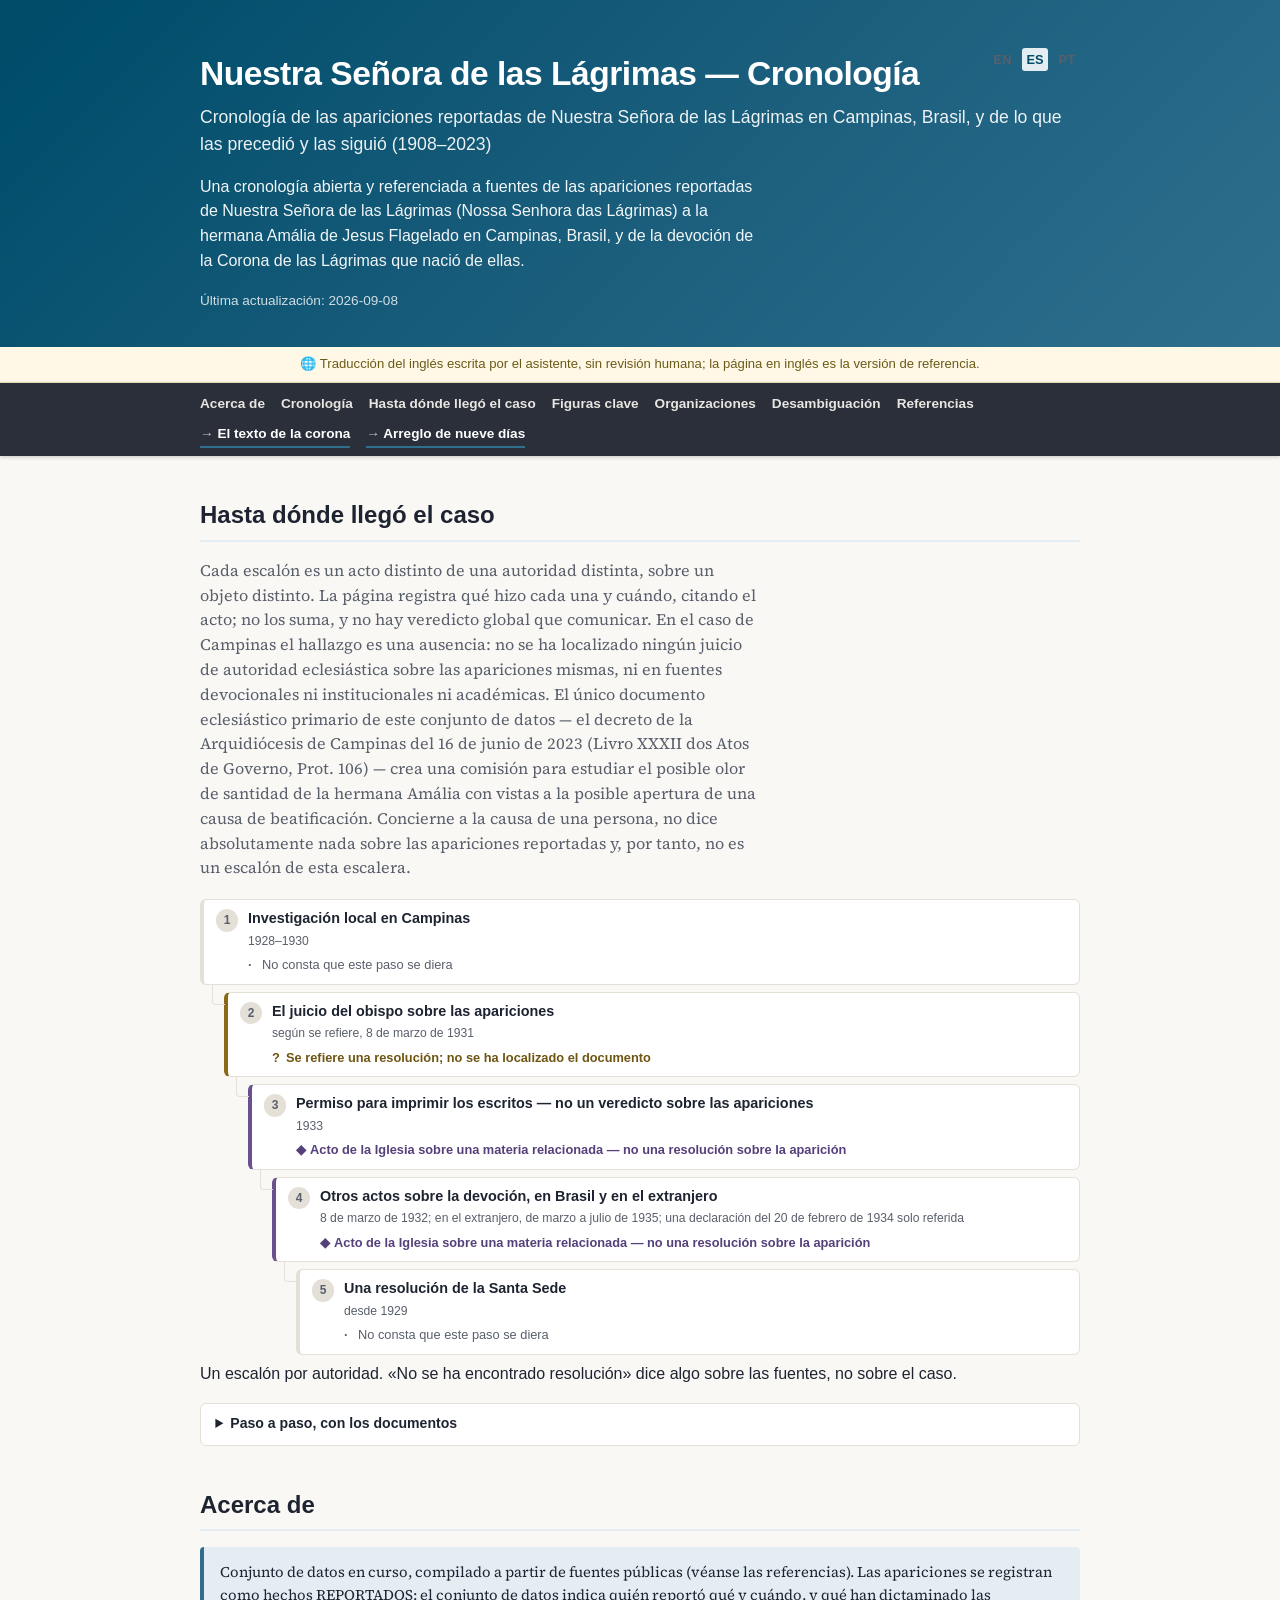
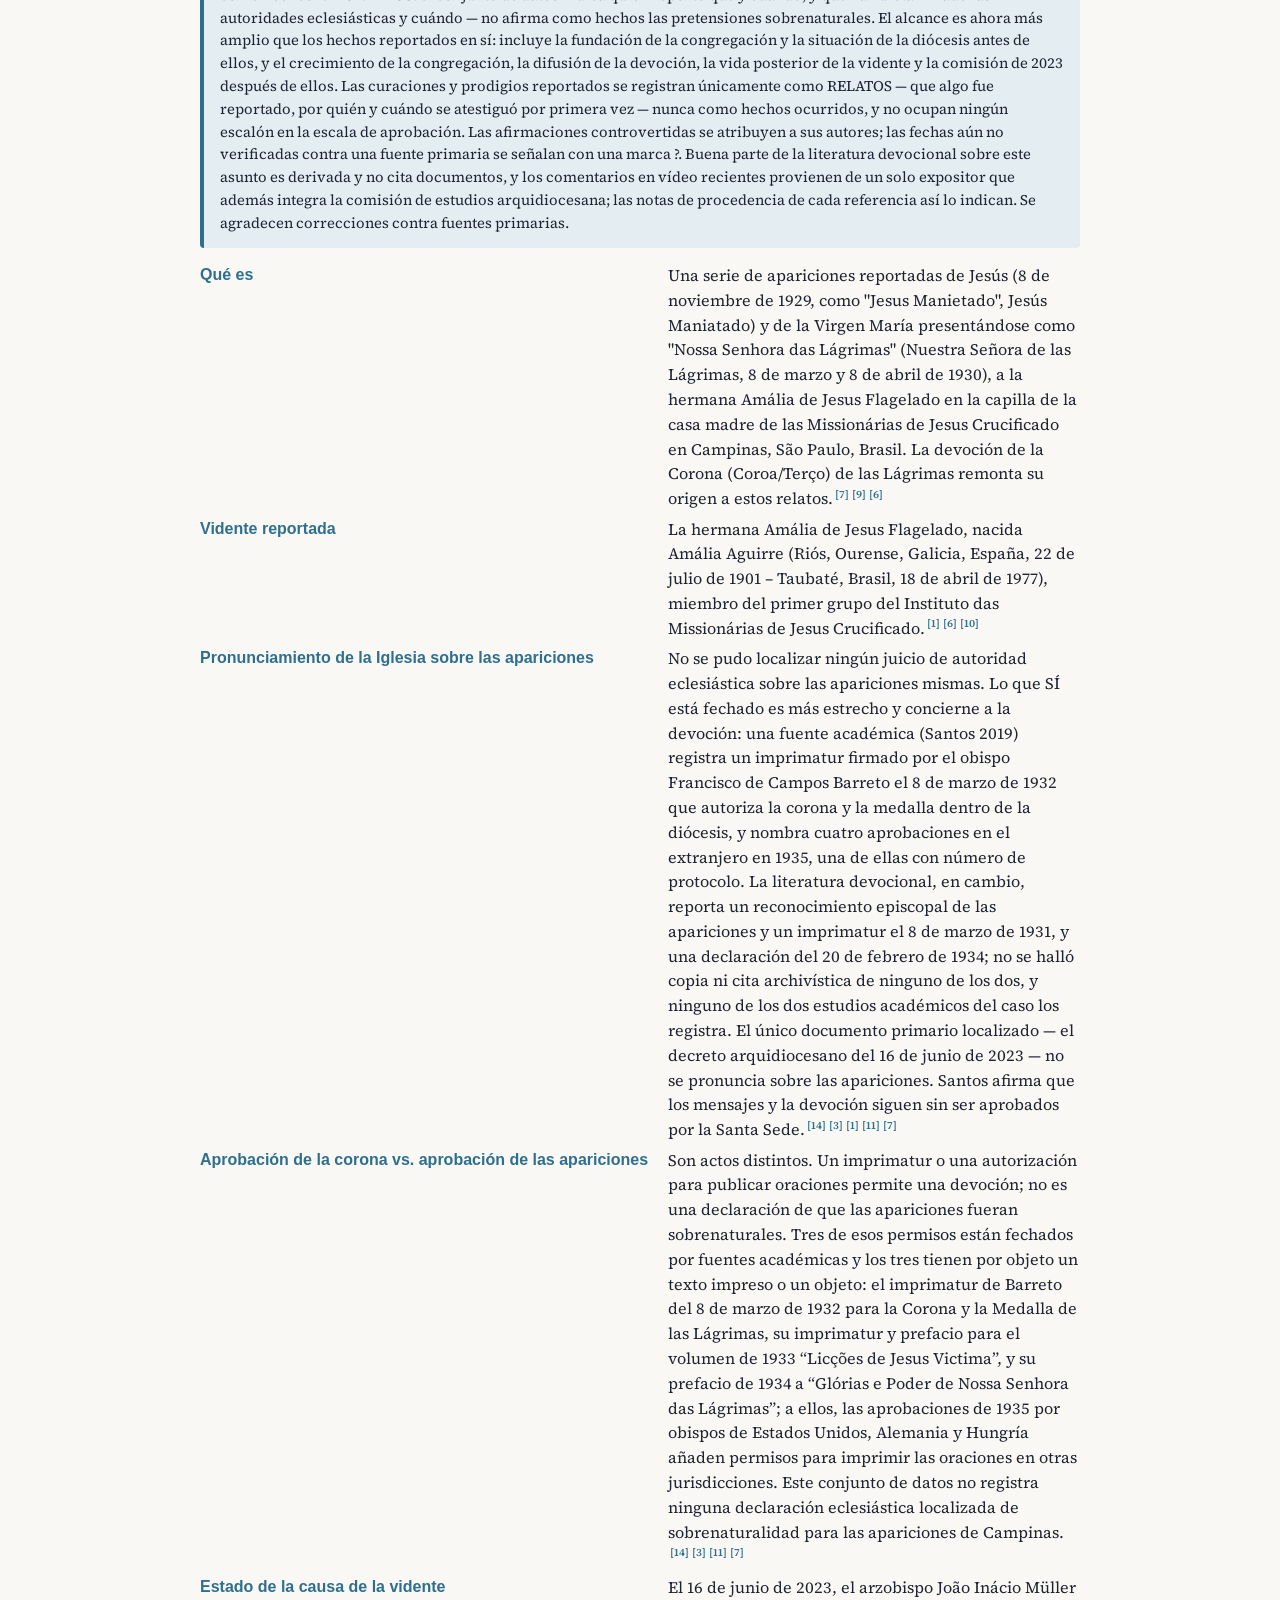
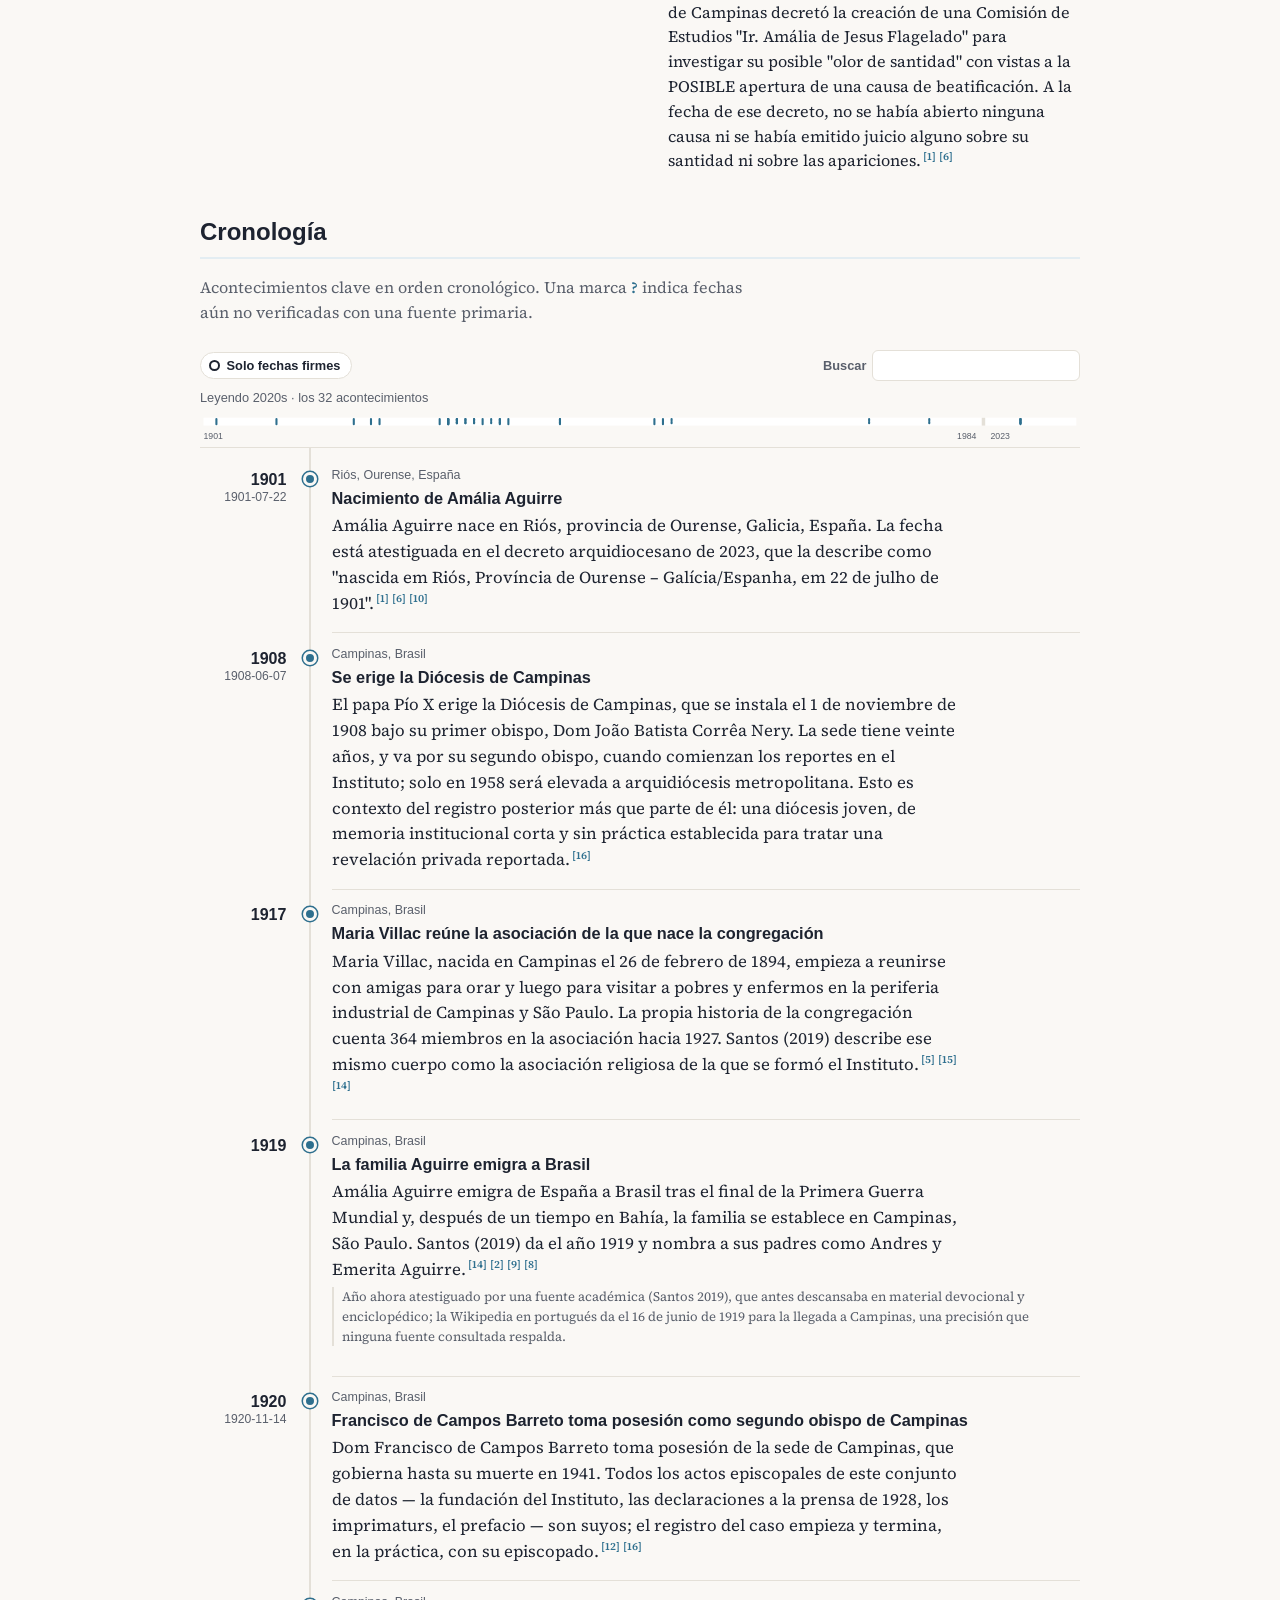
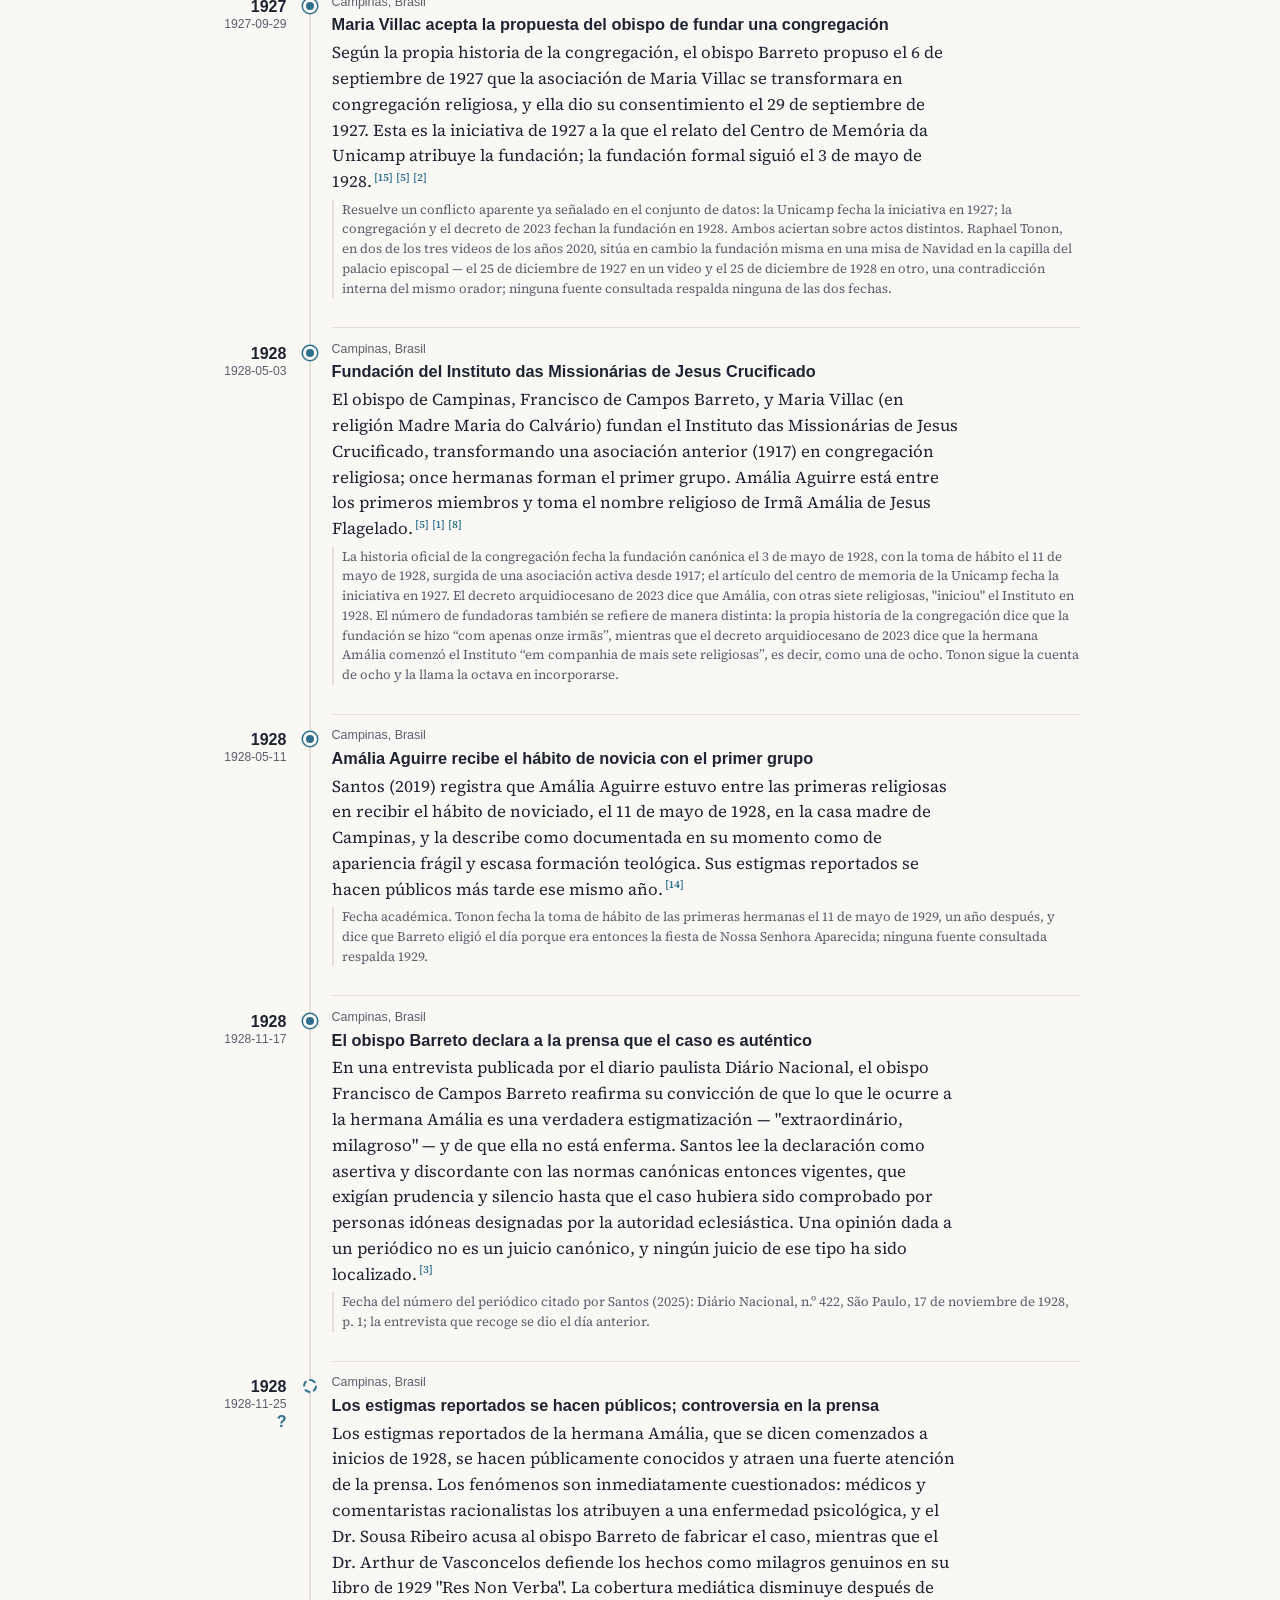
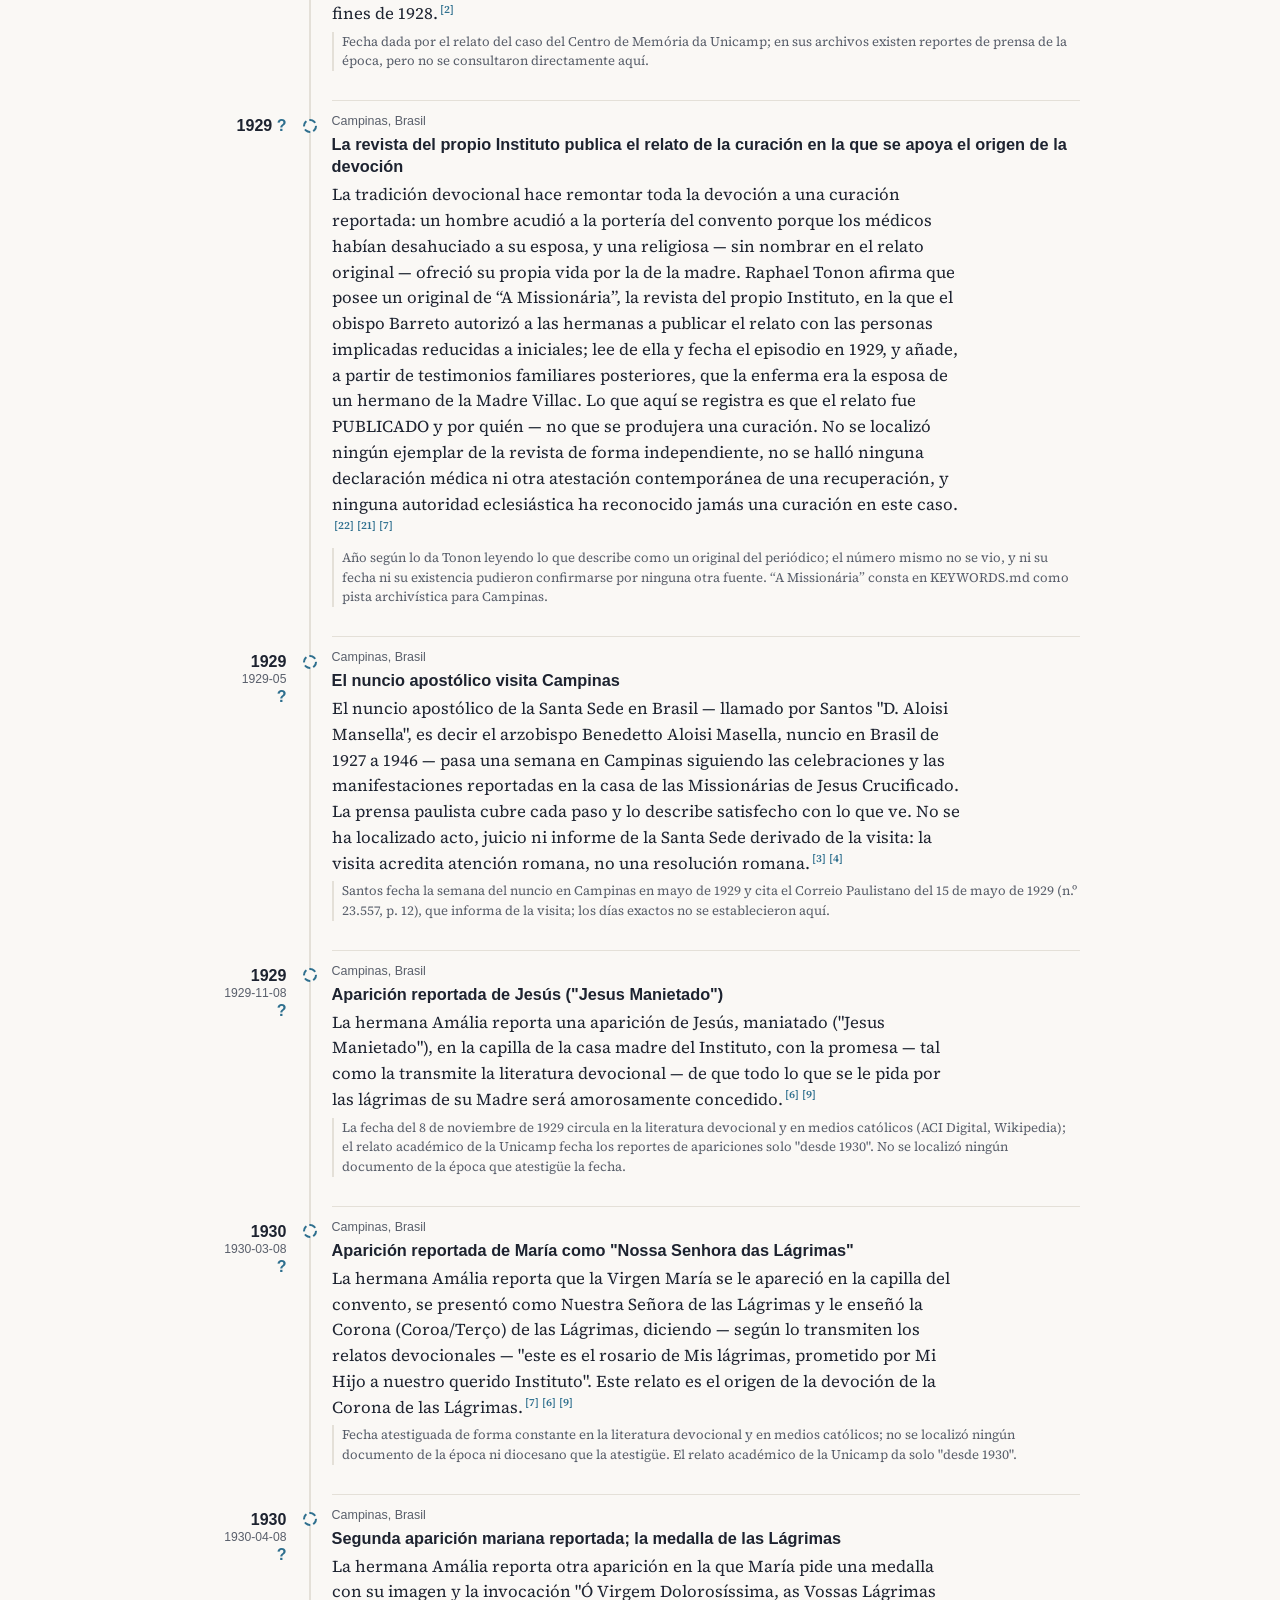
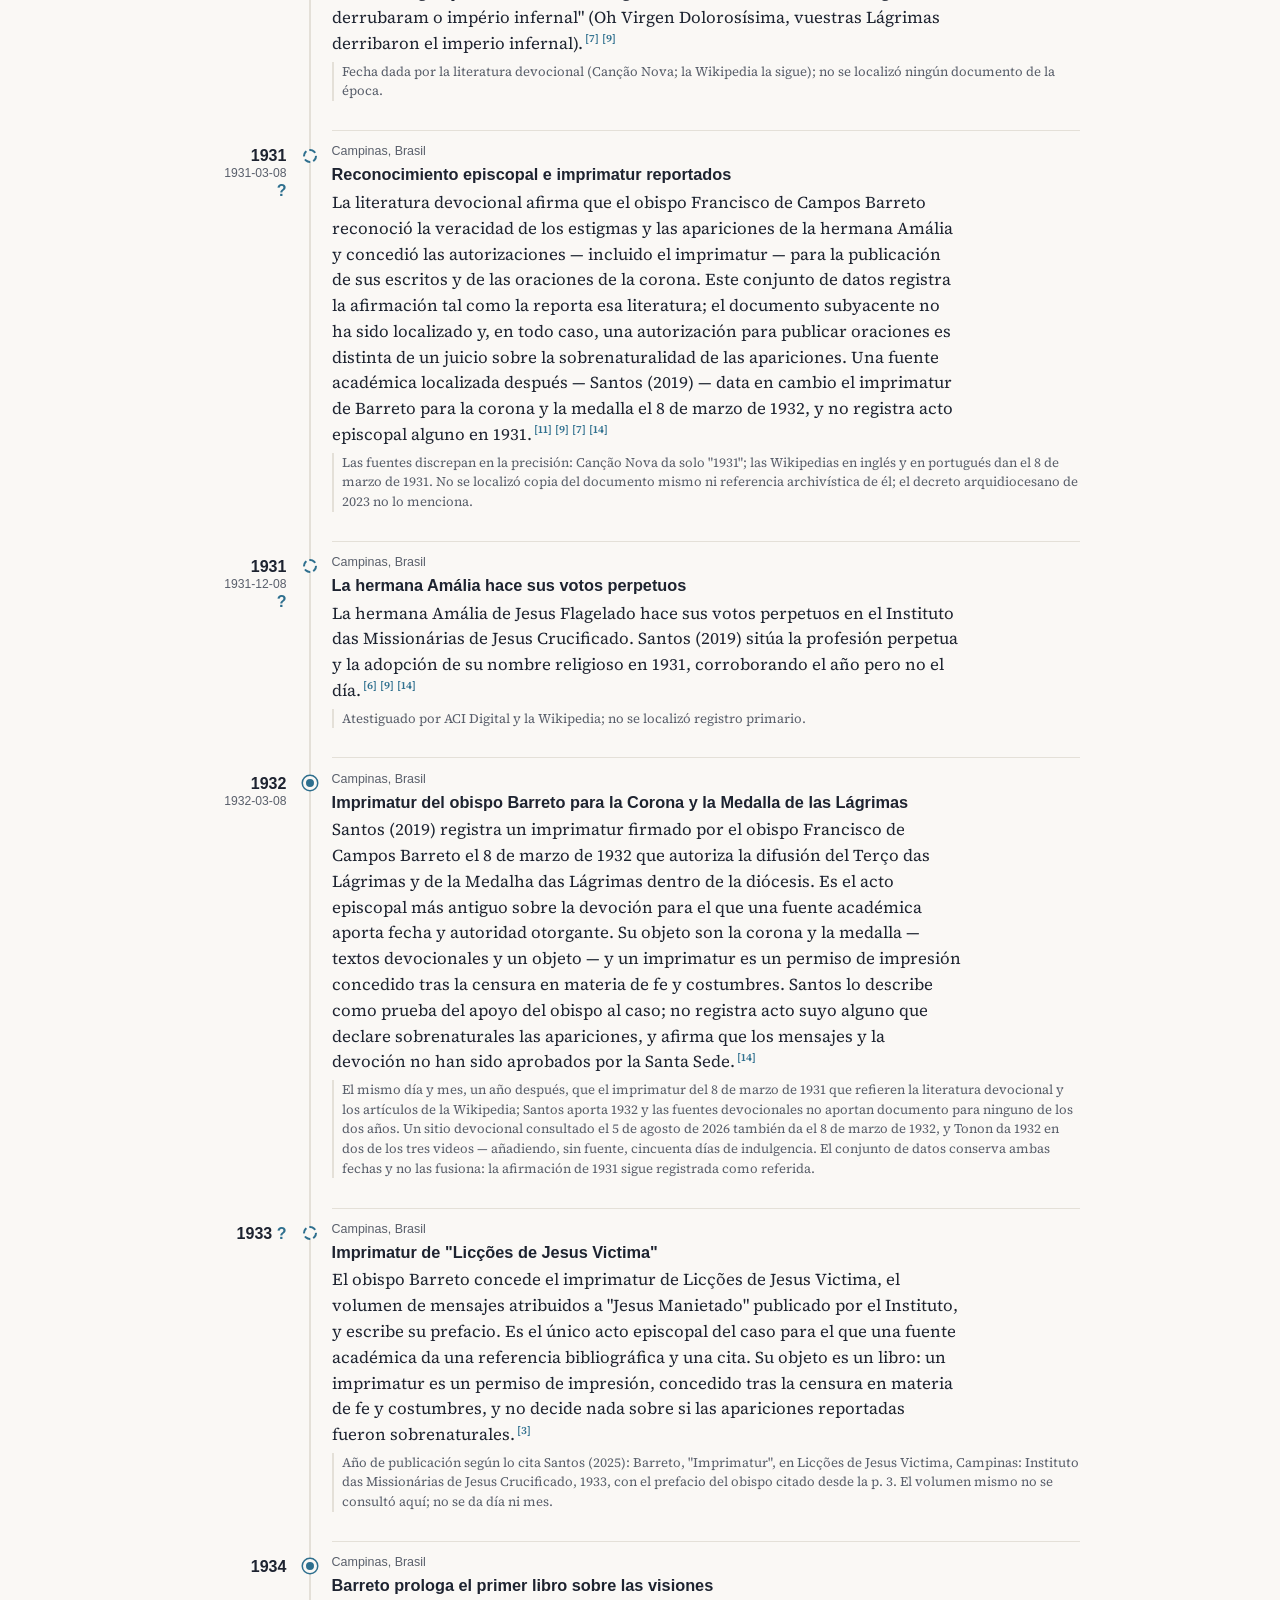
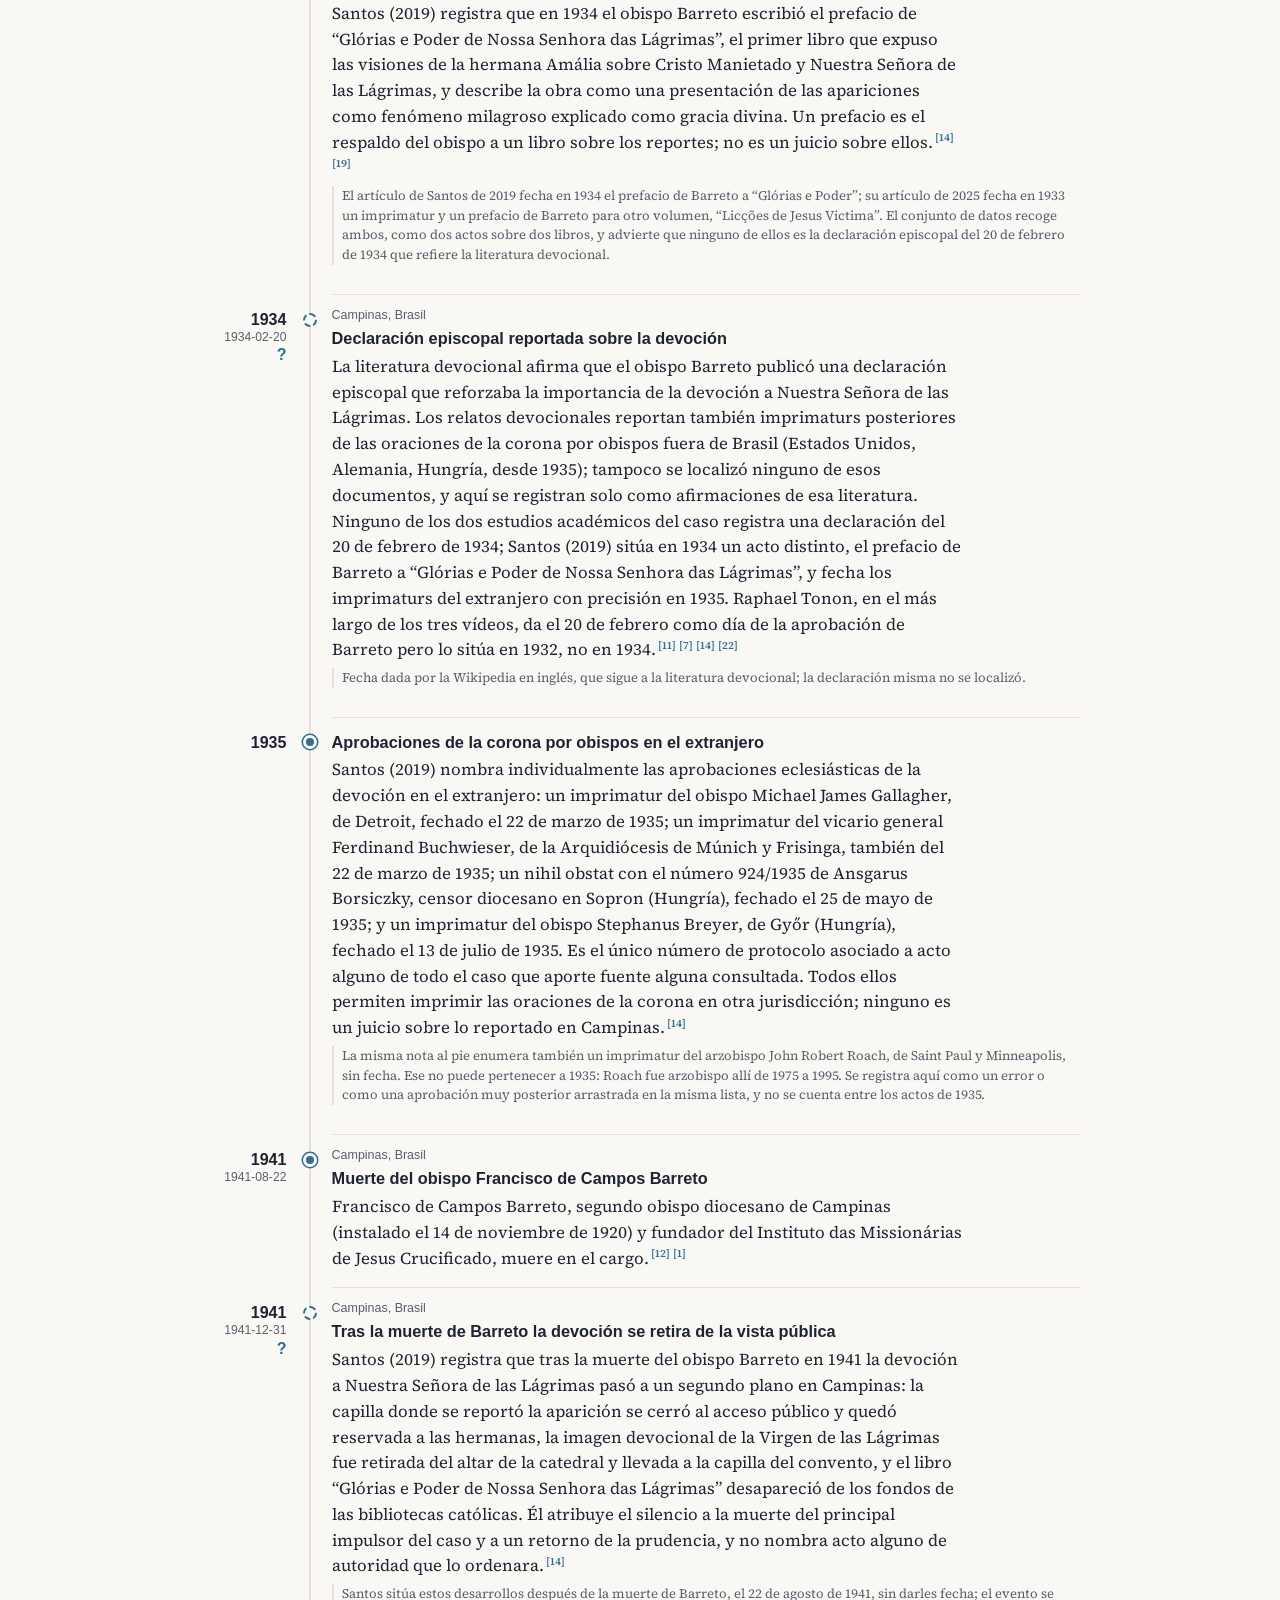
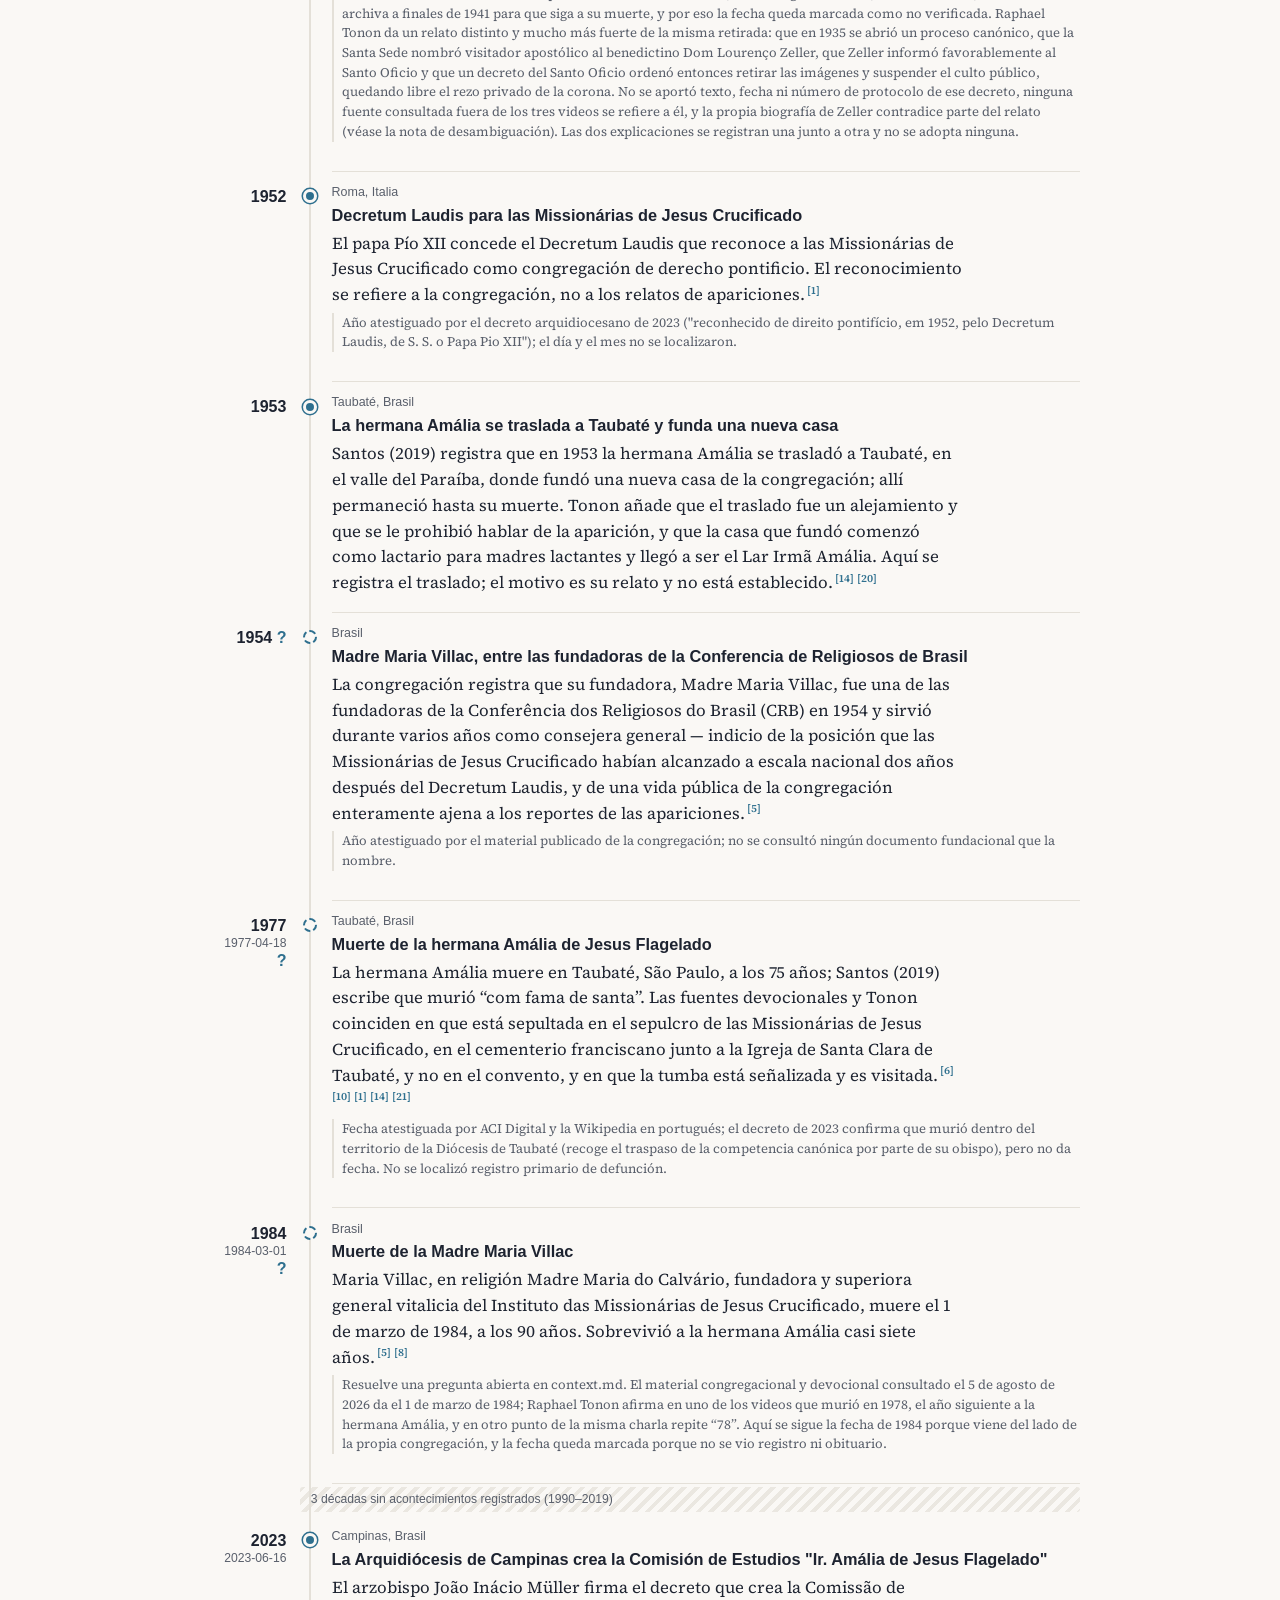
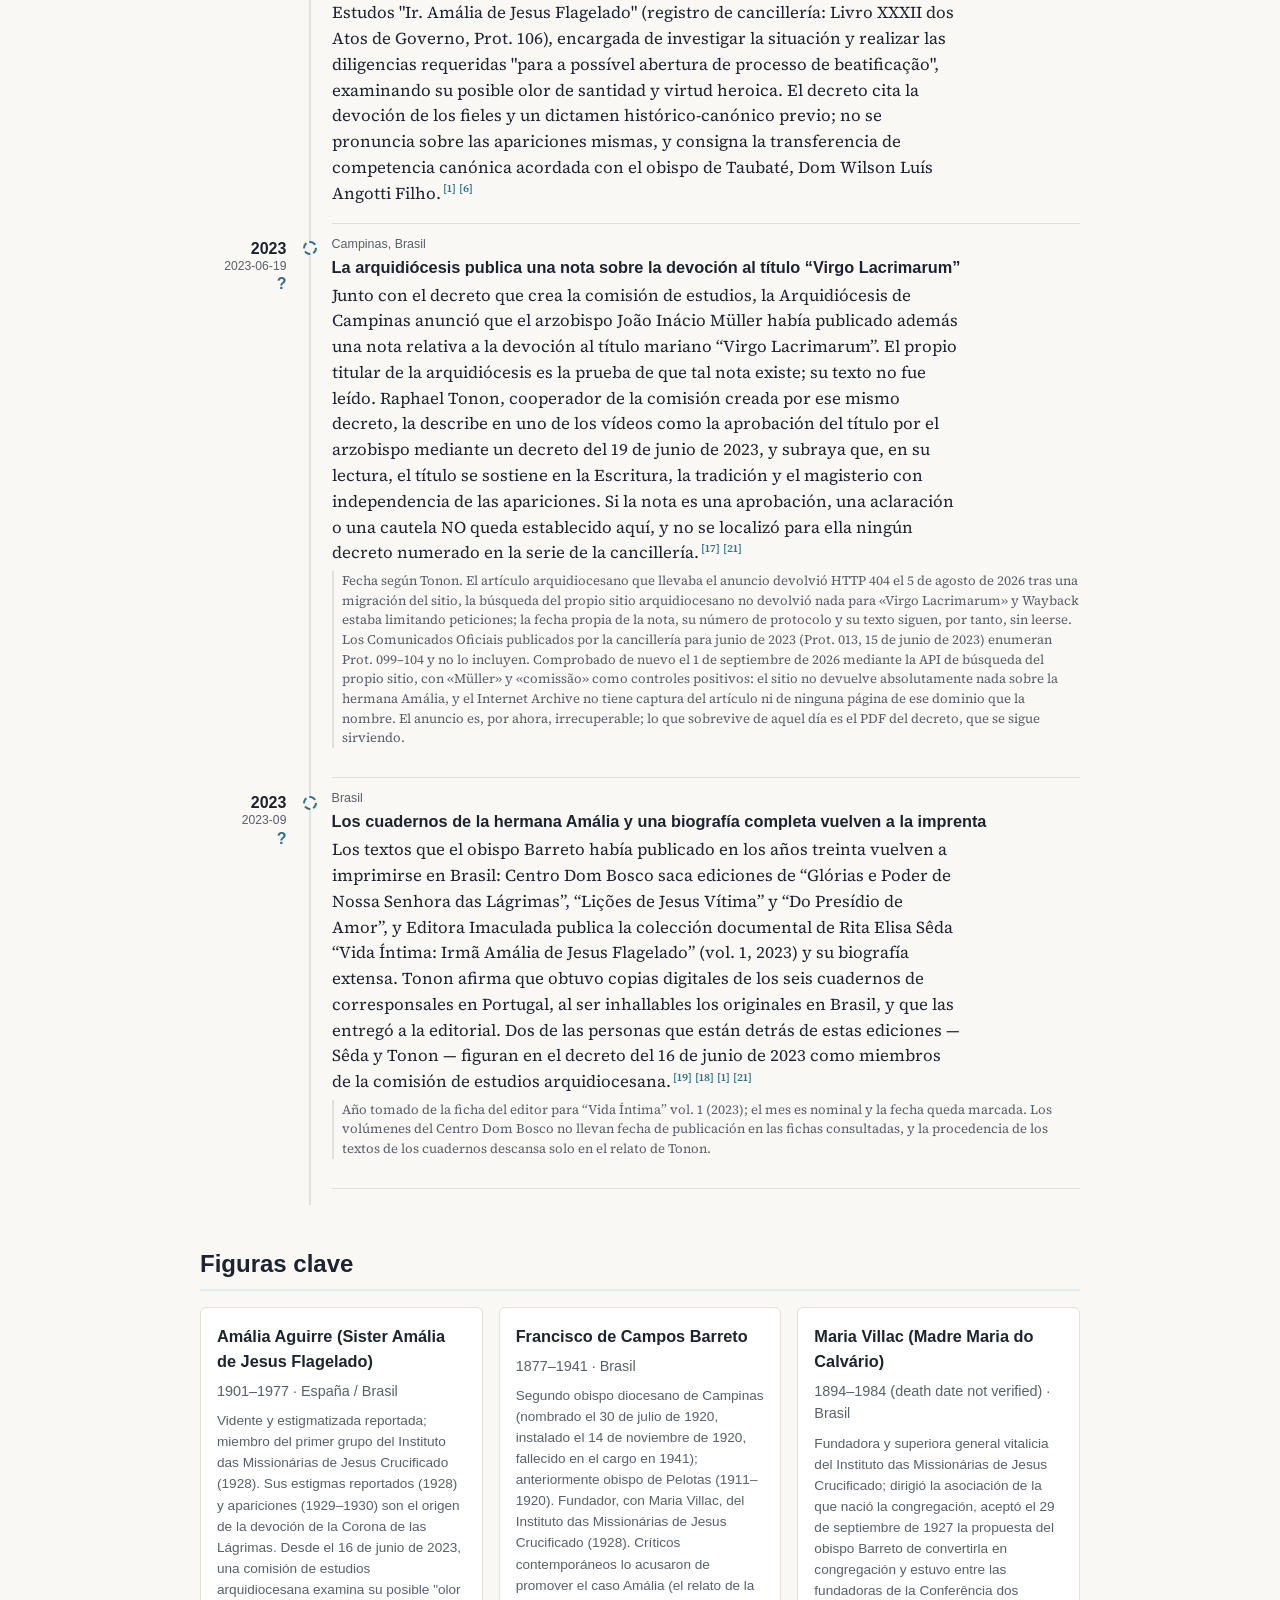
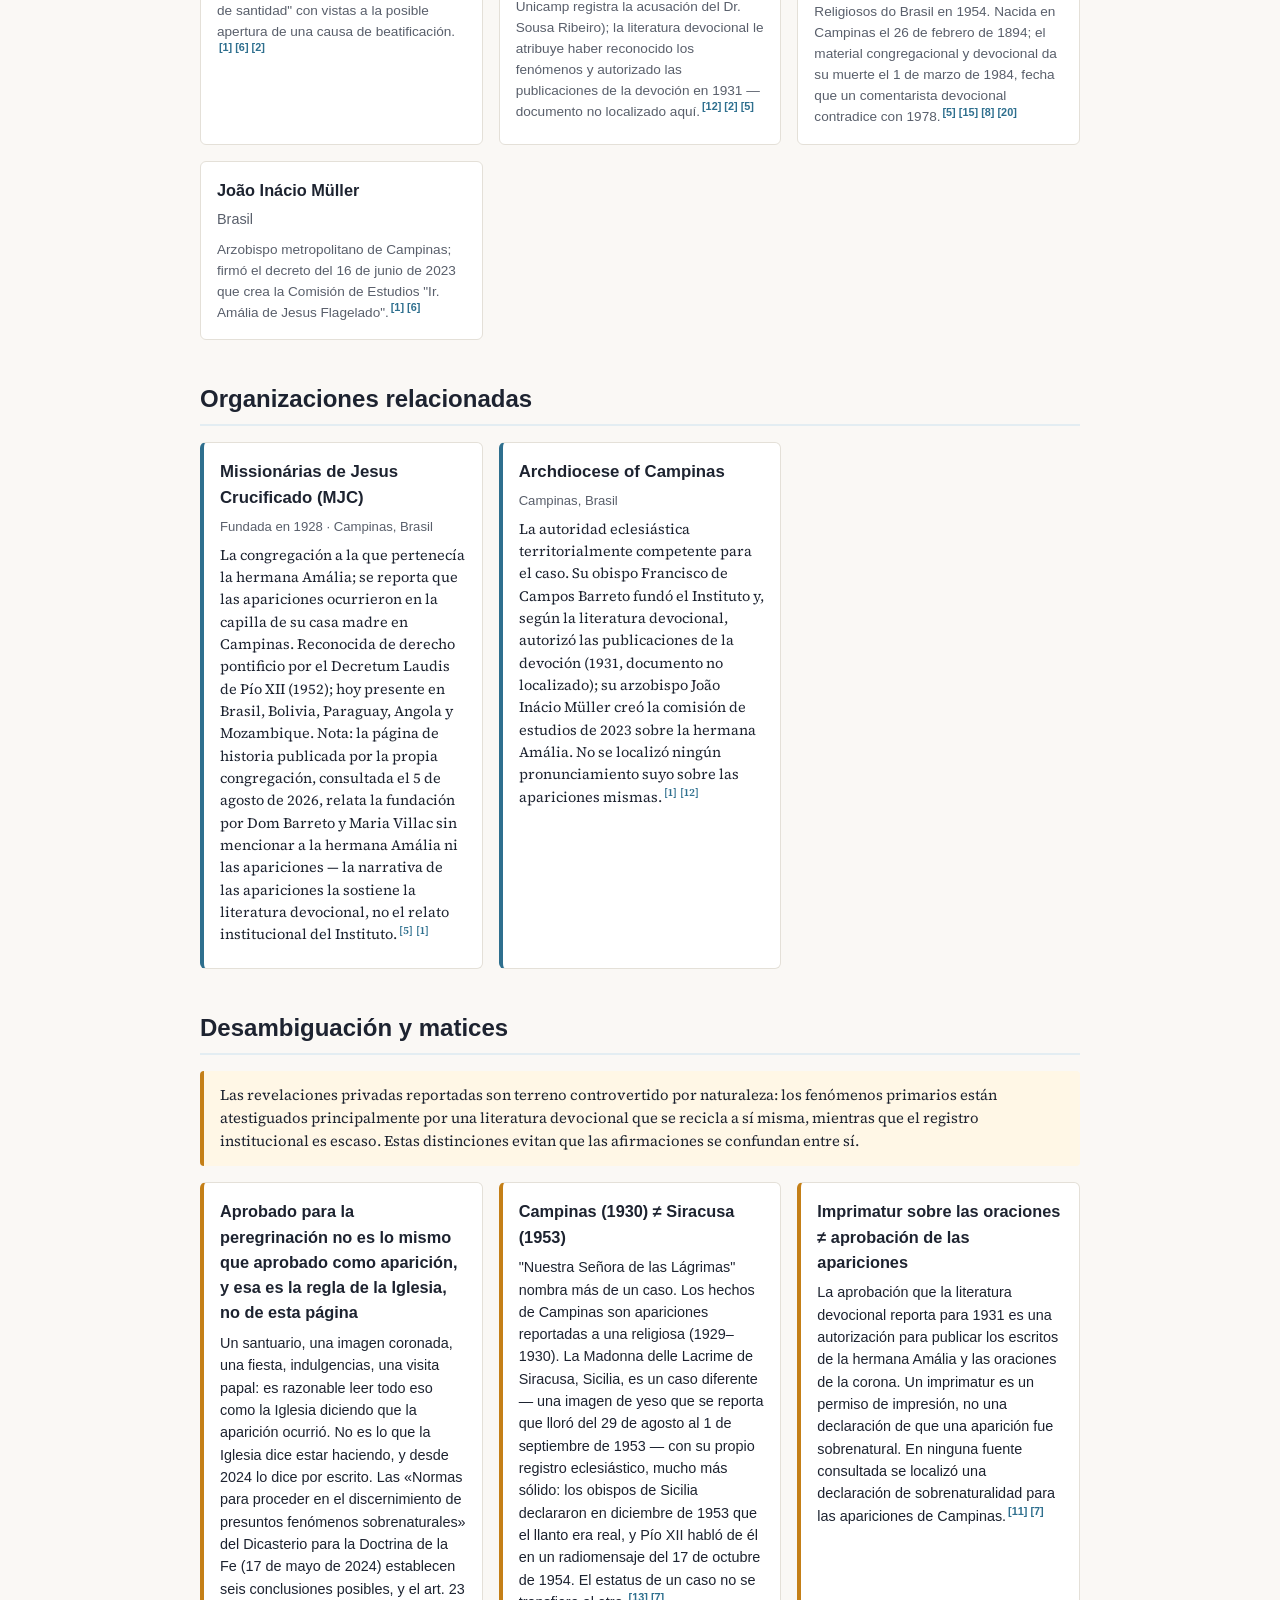
==== commit 1e0db8d9: "Adopt core#74/#118/#119/#120/#121/#123/#3: vocabulary, look, citations, disputed dates, shared tests" ====
--- a/docs/es/index.html
+++ b/docs/es/index.html
@@ -15,6 +15,7 @@
   </script>
   <link rel="stylesheet" href="../styles.css">
   <script src="../river.js" defer></script>
+  <script src="../cite.js" defer data-label="Referencia" data-all="Todas las referencias"></script>
   <link rel="canonical" href="https://cronologia.github.io/lagrimas/es/">
   <link rel="alternate" hreflang="en" href="https://cronologia.github.io/lagrimas/en/">
   <link rel="alternate" hreflang="es" href="https://cronologia.github.io/lagrimas/es/">
@@ -651,79 +652,79 @@
       espectro de perspectivas de forma deliberada; las afirmaciones controvertidas se atribuyen a sus autores.</p>
       <ol class="references">
         <li id="ref-1">
-          <a href="https://www.arquidiocesecampinas.com.br/wp-content/uploads/2023/06/DECRETO-COMISS%C3%83O-DE-ESTUDOS-IR.-AM%C3%81LIA.pdf" rel="noopener noreferrer" target="_blank">Decreto de Criação da Comissão de Estudos Ir. Amália de Jesus Flagelado</a> · <a class="archive-link" href="https://web.archive.org/web/20260810080750/https://www.arquidiocesecampinas.com.br/wp-content/uploads/2023/06/DECRETO-COMISS%C3%83O-DE-ESTUDOS-IR.-AM%C3%81LIA.pdf" rel="noopener noreferrer" target="_blank">🗄 archived 2026-08-10</a>
+          <a href="https://www.arquidiocesecampinas.com.br/wp-content/uploads/2023/06/DECRETO-COMISS%C3%83O-DE-ESTUDOS-IR.-AM%C3%81LIA.pdf" rel="noopener noreferrer" target="_blank">Decreto de Criação da Comissão de Estudos Ir. Amália de Jesus Flagelado</a> · <a class="archive-link" href="https://web.archive.org/web/20260810080750/https://www.arquidiocesecampinas.com.br/wp-content/uploads/2023/06/DECRETO-COMISS%C3%83O-DE-ESTUDOS-IR.-AM%C3%81LIA.pdf" rel="noopener noreferrer" target="_blank">🗄 archivado 2026-08-10</a>
           <span class="ref-meta">Arquidiocese de Campinas · oficial</span>
           <span class="ref-note">Documento diocesano primario: PDF escaneado del decreto firmado por el arzobispo João Inácio Müller y el canciller P. Emerson de Almeida Amaral, fechado el 16 de junio de 2023 (Cancillería: Livro XXXII dos Atos de Governo, Prot. 106). El único documento eclesiástico primario localizado para este conjunto de datos; sus considerandos también atestiguan sus datos de nacimiento, la fundación del Instituto en 1928 y el Decretum Laudis de 1952.</span>
         </li>
         <li id="ref-2">
-          <a href="https://difusao.cmu.unicamp.br/tema/view/4/o-caso-amalia-de-jesus-flagelado-contexto-e-narrativa" rel="noopener noreferrer" target="_blank">O caso Amália de Jesus Flagelado: contexto e narrativa</a> · <a class="archive-link" href="https://web.archive.org/web/20260831140118/https://difusao.cmu.unicamp.br/tema/view/4/o-caso-amalia-de-jesus-flagelado-contexto-e-narrativa" rel="noopener noreferrer" target="_blank">🗄 archived 2026-08-31</a>
+          <a href="https://difusao.cmu.unicamp.br/tema/view/4/o-caso-amalia-de-jesus-flagelado-contexto-e-narrativa" rel="noopener noreferrer" target="_blank">O caso Amália de Jesus Flagelado: contexto e narrativa</a> · <a class="archive-link" href="https://web.archive.org/web/20260831140118/https://difusao.cmu.unicamp.br/tema/view/4/o-caso-amalia-de-jesus-flagelado-contexto-e-narrativa" rel="noopener noreferrer" target="_blank">🗄 archivado 2026-08-31</a>
           <span class="ref-meta">Centro de Memória da Unicamp · académico</span>
           <span class="ref-note">Relato académico de un centro de memoria basado en sus colecciones archivísticas, incluida la controversia de prensa de 1928–1929 y el escepticismo médico — el principal tratamiento no devocional localizado.</span>
         </li>
         <li id="ref-3">
-          <a href="https://periodicoseletronicos.ufma.br/index.php/rbhr/article/view/27185" rel="noopener noreferrer" target="_blank">&quot;A Santa de Campinas&quot;: irmã Amalia de Jesus Flagelado e a experiência visionária no Brasil</a> · <a class="archive-link" href="https://web.archive.org/web/20251214141838/https://periodicoseletronicos.ufma.br/index.php/rbhr/article/view/27185" rel="noopener noreferrer" target="_blank">🗄 archived 2025-12-14</a>
+          <a href="https://periodicoseletronicos.ufma.br/index.php/rbhr/article/view/27185" rel="noopener noreferrer" target="_blank">&quot;A Santa de Campinas&quot;: irmã Amalia de Jesus Flagelado e a experiência visionária no Brasil</a> · <a class="archive-link" href="https://web.archive.org/web/20251214141838/https://periodicoseletronicos.ufma.br/index.php/rbhr/article/view/27185" rel="noopener noreferrer" target="_blank">🗄 archivado 2025-12-14</a>
           <span class="ref-meta">Revista Brasileira de História das Religiões (UFMA) · académico</span>
           <span class="ref-note">Artículo académico con revisión por pares de Magno Francisco de Jesus Santos (UFRN), v. 18, n. 53, p. 1–16, mayo–agosto de 2025, DOI 10.18764/1983-2850v18n53e27185. Trabaja sobre la prensa paulista de 1928–1929 (Diário Nacional, Correio Paulistano, A Tribuna, A Manhã) y sobre el Código de Derecho Canónico de 1917. La fuente independiente más sólida localizada: registra las declaraciones del obispo Barreto a la prensa en 1928, la visita del nuncio apostólico en mayo de 1929 y — con referencia bibliográfica y cita — el imprimatur de Barreto para Licções de Jesus Victima (Campinas, 1933). No describe investigación canónica alguna ni acto romano alguno.</span>
         </li>
         <li id="ref-4">
-          <a href="https://www.catholic-hierarchy.org/bishop/baloisi.html" rel="noopener noreferrer" target="_blank">Benedetto Cardinal Aloisi Masella</a> · <a class="archive-link" href="https://web.archive.org/web/20251112230345/https://www.catholic-hierarchy.org/bishop/baloisi.html" rel="noopener noreferrer" target="_blank">🗄 archived 2025-11-12</a>
+          <a href="https://www.catholic-hierarchy.org/bishop/baloisi.html" rel="noopener noreferrer" target="_blank">Benedetto Cardinal Aloisi Masella</a> · <a class="archive-link" href="https://web.archive.org/web/20251112230345/https://www.catholic-hierarchy.org/bishop/baloisi.html" rel="noopener noreferrer" target="_blank">🗄 archivado 2025-11-12</a>
           <span class="ref-meta">Catholic-Hierarchy.org · base de datos</span>
           <span class="ref-note">Base de datos de referencia de obispos católicos — utilizada solo para identificar al nuncio apostólico en Brasil en mayo de 1929 y datar su nunciatura (1927–1946).</span>
         </li>
         <li id="ref-5">
-          <a href="https://mjc.org.br/nossa-historia/" rel="noopener noreferrer" target="_blank">Nossa história</a> · <a class="archive-link" href="https://web.archive.org/web/20260213140444/http://mjc.org.br/nossa-historia/" rel="noopener noreferrer" target="_blank">🗄 archived 2026-02-13</a>
+          <a href="https://mjc.org.br/nossa-historia/" rel="noopener noreferrer" target="_blank">Nossa história</a> · <a class="archive-link" href="https://web.archive.org/web/20260213140444/http://mjc.org.br/nossa-historia/" rel="noopener noreferrer" target="_blank">🗄 archivado 2026-02-13</a>
           <span class="ref-meta">Missionárias de Jesus Crucificado · web</span>
           <span class="ref-note">La historia institucional de la propia congregación — casi primaria para la fundación. Notablemente, consultada el 5 de agosto de 2026, no menciona a la hermana Amália ni las apariciones.</span>
         </li>
         <li id="ref-6">
-          <a href="https://www.acidigital.com/noticia/55440/comissao-estudara-odor-de-santidade-de-irma-amalia-de-jesus-flagelado" rel="noopener noreferrer" target="_blank">Comissão estudará &quot;odor de santidade&quot; de irmã Amália de Jesus Flagelado</a> · <a class="archive-link" href="https://web.archive.org/web/20241202180503/https://www.acidigital.com/noticia/55440/comissao-estudara-odor-de-santidade-de-irma-amalia-de-jesus-flagelado" rel="noopener noreferrer" target="_blank">🗄 archived 2024-12-02</a>
+          <a href="https://www.acidigital.com/noticia/55440/comissao-estudara-odor-de-santidade-de-irma-amalia-de-jesus-flagelado" rel="noopener noreferrer" target="_blank">Comissão estudará &quot;odor de santidade&quot; de irmã Amália de Jesus Flagelado</a> · <a class="archive-link" href="https://web.archive.org/web/20241202180503/https://www.acidigital.com/noticia/55440/comissao-estudara-odor-de-santidade-de-irma-amalia-de-jesus-flagelado" rel="noopener noreferrer" target="_blank">🗄 archivado 2024-12-02</a>
           <span class="ref-meta">ACI Digital · prensa</span>
           <span class="ref-note">Agencia de noticias católica (servicio en portugués del grupo ACI/EWTN). Reportaje del 20 de junio de 2023 sobre la comisión arquidiocesana; también transmite las fechas biográficas y de las apariciones tal como circulan en los medios católicos.</span>
         </li>
         <li id="ref-7">
-          <a href="https://santuario.cancaonova.com/nossasenhora/nossa-senhora-das-lagrimas-historia-coroa/" rel="noopener noreferrer" target="_blank">Nossa Senhora das Lágrimas: Origem, história, aparições e como rezar a Coroa</a> · <a class="archive-link" href="https://web.archive.org/web/20260824073216/https://santuario.cancaonova.com/nossasenhora/nossa-senhora-das-lagrimas-historia-coroa/" rel="noopener noreferrer" target="_blank">🗄 archived 2026-08-24</a>
+          <a href="https://santuario.cancaonova.com/nossasenhora/nossa-senhora-das-lagrimas-historia-coroa/" rel="noopener noreferrer" target="_blank">Nossa Senhora das Lágrimas: Origem, história, aparições e como rezar a Coroa</a> · <a class="archive-link" href="https://web.archive.org/web/20260824073216/https://santuario.cancaonova.com/nossasenhora/nossa-senhora-das-lagrimas-historia-coroa/" rel="noopener noreferrer" target="_blank">🗄 archivado 2026-08-24</a>
           <span class="ref-meta">Santuário Canção Nova · web</span>
           <span class="ref-note">Relato devocional de una importante comunidad mediática católica brasileña — perspectiva simpatizante; no cita documentos. Se usa para lo que la propia tradición devocional transmite.</span>
         </li>
         <li id="ref-8">
-          <a href="https://coroadaslagrimasoficial.com.br/fundacao-do-instituto-das-missionarias-de-jesus-crucificado/" rel="noopener noreferrer" target="_blank">Fundação do Instituto das Missionárias de Jesus Crucificado</a> · <a class="archive-link" href="https://web.archive.org/web/20260317100125/https://coroadaslagrimasoficial.com.br/fundacao-do-instituto-das-missionarias-de-jesus-crucificado/" rel="noopener noreferrer" target="_blank">🗄 archived 2026-03-17</a>
+          <a href="https://coroadaslagrimasoficial.com.br/fundacao-do-instituto-das-missionarias-de-jesus-crucificado/" rel="noopener noreferrer" target="_blank">Fundação do Instituto das Missionárias de Jesus Crucificado</a> · <a class="archive-link" href="https://web.archive.org/web/20260317100125/https://coroadaslagrimasoficial.com.br/fundacao-do-instituto-das-missionarias-de-jesus-crucificado/" rel="noopener noreferrer" target="_blank">🗄 archivado 2026-03-17</a>
           <span class="ref-meta">Coroa das Lágrimas Oficial · web</span>
           <span class="ref-note">Sitio web devocional que promueve la corona — perspectiva simpatizante; narrativa sin documentos citados; parte de la cadena devocional derivativa y etiquetada como tal.</span>
         </li>
         <li id="ref-9">
-          <a href="https://pt.wikipedia.org/wiki/Nossa_Senhora_das_L%C3%A1grimas" rel="noopener noreferrer" target="_blank">Nossa Senhora das Lágrimas</a> · <a class="archive-link" href="https://web.archive.org/web/20260807022006/https://pt.wikipedia.org/wiki/Nossa_Senhora_das_L%C3%A1grimas" rel="noopener noreferrer" target="_blank">🗄 archived 2026-08-07</a>
+          <a href="https://pt.wikipedia.org/wiki/Nossa_Senhora_das_L%C3%A1grimas" rel="noopener noreferrer" target="_blank">Nossa Senhora das Lágrimas</a> · <a class="archive-link" href="https://web.archive.org/web/20260807022006/https://pt.wikipedia.org/wiki/Nossa_Senhora_das_L%C3%A1grimas" rel="noopener noreferrer" target="_blank">🗄 archivado 2026-08-07</a>
           <span class="ref-meta">Wikipédia (Portuguese) (Terciaria; su relato de las apariciones y aprobaciones sigue en gran medida la literatura devocional.) · enciclopedia</span>
         </li>
         <li id="ref-10">
-          <a href="https://pt.wikipedia.org/wiki/Am%C3%A1lia_de_Jesus_Flagelado" rel="noopener noreferrer" target="_blank">Amália de Jesus Flagelado</a> · <a class="archive-link" href="https://web.archive.org/web/20260414055037/https://pt.wikipedia.org/wiki/Am%C3%A1lia_de_Jesus_Flagelado" rel="noopener noreferrer" target="_blank">🗄 archived 2026-04-14</a>
+          <a href="https://pt.wikipedia.org/wiki/Am%C3%A1lia_de_Jesus_Flagelado" rel="noopener noreferrer" target="_blank">Amália de Jesus Flagelado</a> · <a class="archive-link" href="https://web.archive.org/web/20260414055037/https://pt.wikipedia.org/wiki/Am%C3%A1lia_de_Jesus_Flagelado" rel="noopener noreferrer" target="_blank">🗄 archivado 2026-04-14</a>
           <span class="ref-meta">Wikipédia (Portuguese) (Artículo biográfico terciario; cita el decreto diocesano de 2023 y la cobertura de prensa entre sus notas.) · enciclopedia</span>
         </li>
         <li id="ref-11">
-          <a href="https://en.wikipedia.org/wiki/Our_Lady_of_Tears" rel="noopener noreferrer" target="_blank">Our Lady of Tears</a> · <a class="archive-link" href="https://web.archive.org/web/20260809062204/https://en.wikipedia.org/wiki/Our_Lady_of_Tears" rel="noopener noreferrer" target="_blank">🗄 archived 2026-08-09</a>
+          <a href="https://en.wikipedia.org/wiki/Our_Lady_of_Tears" rel="noopener noreferrer" target="_blank">Our Lady of Tears</a> · <a class="archive-link" href="https://web.archive.org/web/20260809062204/https://en.wikipedia.org/wiki/Our_Lady_of_Tears" rel="noopener noreferrer" target="_blank">🗄 archivado 2026-08-09</a>
           <span class="ref-meta">Wikipedia (English) · enciclopedia</span>
           <span class="ref-note">Terciaria; transmite las afirmaciones del reconocimiento/imprimatur del 8 de marzo de 1931 y de la declaración del 20 de febrero de 1934 desde la literatura devocional, sin citar los documentos.</span>
         </li>
         <li id="ref-12">
-          <a href="https://www.catholic-hierarchy.org/bishop/bcambar.html" rel="noopener noreferrer" target="_blank">Bishop Francisco de Campos Barreto</a> · <a class="archive-link" href="https://web.archive.org/web/20260315012915/https://www.catholic-hierarchy.org/bishop/bcambar.html" rel="noopener noreferrer" target="_blank">🗄 archived 2026-03-15</a>
+          <a href="https://www.catholic-hierarchy.org/bishop/bcambar.html" rel="noopener noreferrer" target="_blank">Bishop Francisco de Campos Barreto</a> · <a class="archive-link" href="https://web.archive.org/web/20260315012915/https://www.catholic-hierarchy.org/bishop/bcambar.html" rel="noopener noreferrer" target="_blank">🗄 archivado 2026-03-15</a>
           <span class="ref-meta">Catholic-Hierarchy.org (Base de datos de referencia de obispos católicos — usada para las fechas episcopales de Barreto.) · base de datos</span>
         </li>
         <li id="ref-13">
-          <a href="https://www.ewtnnews.com/world/europe/weeping-madonna-of-syracuse-commemorated-in-sicily" rel="noopener noreferrer" target="_blank">Weeping Madonna of Syracuse commemorated in Sicily</a> · <a class="archive-link" href="https://web.archive.org/web/20260824073250/https://www.ewtnnews.com/world/europe/weeping-madonna-of-syracuse-commemorated-in-sicily" rel="noopener noreferrer" target="_blank">🗄 archived 2026-08-24</a>
+          <a href="https://www.ewtnnews.com/world/europe/weeping-madonna-of-syracuse-commemorated-in-sicily" rel="noopener noreferrer" target="_blank">Weeping Madonna of Syracuse commemorated in Sicily</a> · <a class="archive-link" href="https://web.archive.org/web/20260824073250/https://www.ewtnnews.com/world/europe/weeping-madonna-of-syracuse-commemorated-in-sicily" rel="noopener noreferrer" target="_blank">🗄 archivado 2026-08-24</a>
           <span class="ref-meta">Catholic News Agency / EWTN News · prensa</span>
           <span class="ref-note">Usada solo para la desambiguación de Siracusa (1953): el caso distinto de la imagen que lloró y el juicio de los obispos sicilianos de 1953. La URL original de CNA redirige aquí.</span>
         </li>
         <li id="ref-14">
-          <a href="https://periodicos.pucpr.br/dialogoeducacional/article/view/25694" rel="noopener noreferrer" target="_blank">No silêncio da clausura: videntes de aparições marianas no Brasil (1928-1937)</a> · <a class="archive-link" href="https://web.archive.org/web/20260908022455/https://periodicos.pucpr.br/dialogoeducacional/article/view/25694" rel="noopener noreferrer" target="_blank">🗄 archived 2026-09-08</a>
+          <a href="https://periodicos.pucpr.br/dialogoeducacional/article/view/25694" rel="noopener noreferrer" target="_blank">No silêncio da clausura: videntes de aparições marianas no Brasil (1928-1937)</a> · <a class="archive-link" href="https://web.archive.org/web/20260908022455/https://periodicos.pucpr.br/dialogoeducacional/article/view/25694" rel="noopener noreferrer" target="_blank">🗄 archivado 2026-09-08</a>
           <span class="ref-meta">Revista Diálogo Educacional (PUCPR) · académico</span>
           <span class="ref-note">Artículo académico revisado por pares de Magno Francisco de Jesus Santos (UFRN), v. 19, n. 63, p. 1397–1417, oct.–dic. de 2019 — el mismo historiador del estudio de 2025 en la RBHR, aquí comparando Campinas con Cimbres (1936). En términos probatorios, la fuente más importante localizada después del decreto de 2023: es la única consultada que FECHA el acto episcopal sobre la devoción (imprimatur del 8 de marzo de 1932 para la Corona y la Medalla de las Lágrimas) y que nombra individualmente las aprobaciones extranjeras de 1935, con autoridad otorgante, sede y — para Sopron — un número de protocolo. Trabaja sobre la prensa de Campinas y São Paulo de 1929 y sobre las declaraciones tomadas a las videntes en la averiguación diocesana de los reportes. No reproduce ninguno de esos actos, y afirma que los mensajes y la devoción siguen sin ser aprobados por la Santa Sede. Citado por su página de destino en la revista y no por su DOI (10.7213/1981-416X.19.063.DS04, recogido aquí para no perder el identificador estable): un DOI es una redirección, el Internet Archive captura la redirección y no el artículo, y por eso esta referencia quedó sin poder archivarse siendo la fuente más sólida del conjunto. La página de destino contiene el artículo y sí puede capturarse, y ya lo está.</span>
         </li>
         <li id="ref-15">
-          <a href="https://mjc.org.br/29-de-setembro-o-sim-de-madre-maria-villac-o-inicio-de-uma-missao-transformadora/" rel="noopener noreferrer" target="_blank">29 de Setembro — O Sim de Madre Maria Villac</a> · <a class="archive-link" href="https://web.archive.org/web/20251114213159/https://mjc.org.br/29-de-setembro-o-sim-de-madre-maria-villac-o-inicio-de-uma-missao-transformadora/" rel="noopener noreferrer" target="_blank">🗄 archived 2025-11-14</a>
+          <a href="https://mjc.org.br/29-de-setembro-o-sim-de-madre-maria-villac-o-inicio-de-uma-missao-transformadora/" rel="noopener noreferrer" target="_blank">29 de Setembro — O Sim de Madre Maria Villac</a> · <a class="archive-link" href="https://web.archive.org/web/20251114213159/https://mjc.org.br/29-de-setembro-o-sim-de-madre-maria-villac-o-inicio-de-uma-missao-transformadora/" rel="noopener noreferrer" target="_blank">🗄 archivado 2025-11-14</a>
           <span class="ref-meta">Missionárias de Jesus Crucificado · web</span>
           <span class="ref-note">El relato de la propia congregación sobre su origen: el obispo Barreto propuso el 6 de septiembre de 1927 transformar la asociación de Maria Villac en congregación religiosa; ella aceptó el 29 de septiembre de 1927; la fundación siguió el 3 de mayo de 1928 con once hermanas. Como el resto de la historia publicada de la congregación, y según se consultó el 5 de agosto de 2026, no menciona a la hermana Amália ni las apariciones.</span>
         </li>
         <li id="ref-16">
-          <a href="https://arquidiocesecampinas.com/clero_/bispos-de-campinas/" rel="noopener noreferrer" target="_blank">Bispos de Campinas</a> · <a class="archive-link" href="https://web.archive.org/web/20251109194257/http://arquidiocesecampinas.com/clero_/bispos-de-campinas/" rel="noopener noreferrer" target="_blank">🗄 archived 2025-11-09</a>
+          <a href="https://arquidiocesecampinas.com/clero_/bispos-de-campinas/" rel="noopener noreferrer" target="_blank">Bispos de Campinas</a> · <a class="archive-link" href="https://web.archive.org/web/20251109194257/http://arquidiocesecampinas.com/clero_/bispos-de-campinas/" rel="noopener noreferrer" target="_blank">🗄 archivado 2025-11-09</a>
           <span class="ref-meta">Arquidiocese de Campinas · web</span>
           <span class="ref-note">La lista de sus obispos publicada por la propia arquidiócesis, usada aquí para el marco institucional de los reportes: la diócesis fue erigida por Pío X el 7 de junio de 1908 e instalada el 1 de noviembre de 1908 bajo su primer obispo, João Batista Corrêa Nery, y fue elevada a sede metropolitana en 1958.</span>
         </li>
@@ -733,62 +734,62 @@
           <span class="ref-note">El anuncio de la propia arquidiócesis del decreto del 16 de junio de 2023 y de una nota publicada junto a él sobre la devoción al título «Virgo Lacrimarum». Citado por la existencia del anuncio: su texto nunca se leyó. Vuelto a comprobar el 1 de septiembre de 2026, y la situación es peor que un enlace roto. La URL devuelve 404; el Internet Archive no tiene ninguna captura de ella, ni de nada en ese dominio que coincida con «amalia»; y la propia API de búsqueda del sitio arquidiocesano no devuelve nada para «Amália», «Flagelado» ni «beatificação» — mientras que la misma consulta para «Müller» y para «comissão» sí devuelve resultados, de modo que la búsqueda funciona y la ausencia es real. La arquidiócesis ya no publica nada sobre la hermana Amália. Se conserva la URL como cita de referencia, porque es lo que se consultó; hoy no es recuperable por ninguna vía intentada. El PDF del decreto es una referencia aparte y sigue en línea.</span>
         </li>
         <li id="ref-18">
-          <a href="https://www.editoraimaculada.com/produto/lancamento-setembro.html" rel="noopener noreferrer" target="_blank">Irmã Amália e a Devoção a Nossa Senhora das Lágrimas</a> · <a class="archive-link" href="https://web.archive.org/web/20240713133227/https://www.editoraimaculada.com/produto/lancamento-setembro.html" rel="noopener noreferrer" target="_blank">🗄 archived 2024-07-13</a>
+          <a href="https://www.editoraimaculada.com/produto/lancamento-setembro.html" rel="noopener noreferrer" target="_blank">Irmã Amália e a Devoção a Nossa Senhora das Lágrimas</a> · <a class="archive-link" href="https://web.archive.org/web/20240713133227/https://www.editoraimaculada.com/produto/lancamento-setembro.html" rel="noopener noreferrer" target="_blank">🗄 archivado 2024-07-13</a>
           <span class="ref-meta">Editora Imaculada · libro</span>
           <span class="ref-note">Biografía devocional de largo aliento de Rita Elisa Sêda (536 pp.; 6.ª edición según se lista en 2026), de la misma editorial que su colección documental en dos volúmenes “Vida Íntima: Irmã Amália de Jesus Flagelado” (vol. 1, 2023). Perspectiva simpatizante, e identificada aquí porque el decreto arquidiocesano del 16 de junio de 2023 nombra a “Profª. Rita Elisa Sêda Pinto Müller” entre los cooperadores de la comisión de estudios — de modo que la principal biógrafa moderna se sitúa dentro del órgano que examina el caso. No consultada directamente para este conjunto de datos: ninguna afirmación de las que siguen se apoya en ella. La URL en vivo ha devuelto desde entonces un 404 (comprobado el 1 de septiembre de 2026); la captura del Internet Archive enlazada al lado es la cita de referencia.</span>
         </li>
         <li id="ref-19">
-          <a href="https://loja.centrodombosco.org/combo-irma-amalia-nossa-senhora-das-lagrimas" rel="noopener noreferrer" target="_blank">Nossa Senhora das Lágrimas — obras da Irmã Amália de Jesus Flagelado</a> · <a class="archive-link" href="https://web.archive.org/web/20250723025336/https://loja.centrodombosco.org/combo-irma-amalia-nossa-senhora-das-lagrimas" rel="noopener noreferrer" target="_blank">🗄 archived 2025-07-23</a>
+          <a href="https://loja.centrodombosco.org/combo-irma-amalia-nossa-senhora-das-lagrimas" rel="noopener noreferrer" target="_blank">Nossa Senhora das Lágrimas — obras da Irmã Amália de Jesus Flagelado</a> · <a class="archive-link" href="https://web.archive.org/web/20250723025336/https://loja.centrodombosco.org/combo-irma-amalia-nossa-senhora-das-lagrimas" rel="noopener noreferrer" target="_blank">🗄 archivado 2025-07-23</a>
           <span class="ref-meta">Centro Dom Bosco · libro</span>
           <span class="ref-note">Ediciones actuales, de una editorial católica tradicionalista, de los cuadernos atribuidos a la hermana Amália — “Glórias e Poder de Nossa Senhora das Lágrimas”, “Lições de Jesus Vítima” y “Do Presídio de Amor” — los textos que el obispo Barreto publicó por primera vez en los años treinta. Perspectiva simpatizante. Relevante como bibliografía más que como prueba: son reimpresiones modernas, y ninguna de las fichas consultadas reproduce un imprimatur, una portada ni una fecha originales. La URL en vivo ha devuelto desde entonces un 404 (comprobado el 1 de septiembre de 2026); la captura del Internet Archive enlazada al lado es la cita de referencia.</span>
         </li>
         <li id="ref-20">
-          <a href="https://youtu.be/iZOHoERKdlI" rel="noopener noreferrer" target="_blank">A profecia de Nossa Senhora das Lágrimas para o Brasil — prof. Raphael Tonon</a> · <a class="archive-link" href="https://web.archive.org/web/20260906221342/https://www.youtube.com/watch?v=iZOHoERKdlI&amp;feature=youtu.be" rel="noopener noreferrer" target="_blank">🗄 archived 2026-09-06</a>
+          <a href="https://youtu.be/iZOHoERKdlI" rel="noopener noreferrer" target="_blank">A profecia de Nossa Senhora das Lágrimas para o Brasil — prof. Raphael Tonon</a> · <a class="archive-link" href="https://web.archive.org/web/20260906221342/https://www.youtube.com/watch?v=iZOHoERKdlI&amp;feature=youtu.be" rel="noopener noreferrer" target="_blank">🗄 archivado 2026-09-06</a>
           <span class="ref-meta">Centro Dom Bosco (YouTube) · video</span>
           <span class="ref-note">Comentario devocional — perspectiva simpatizante. Conferencia (≈ 19.300 palabras transcritas) de Raphael Tonon, historiador y catequista, a quien el decreto arquidiocesano del 16 de junio de 2023 nombra cooperador de la comisión de estudios sobre la hermana Amália: habla como devoto e investigador del caso, no en nombre de la arquidiócesis. Debe leerse junto con los dos podcasts siguientes como UNA posición enunciada tres veces, no como tres atestaciones. Se usa solo para lo que sostiene la tradición devocional y para las pistas archivísticas que nombra; toda afirmación fechada tomada de aquí se etiqueta como suya, y ninguno de los actos que describe fue reproducido por él ni localizado en otro lugar. Transcripción preservada en el archivo de cronologia (lagrimas-tonon-profecia-brasil).</span>
         </li>
         <li id="ref-21">
-          <a href="https://youtu.be/BgE8X0sby3k" rel="noopener noreferrer" target="_blank">Nossa Sra. das Lágrimas, conhece? — Anima Podcast #60 com Raphael Tonon</a> · <a class="archive-link" href="https://web.archive.org/web/20260906221423/https://www.youtube.com/watch?v=BgE8X0sby3k&amp;feature=youtu.be" rel="noopener noreferrer" target="_blank">🗄 archived 2026-09-06</a>
+          <a href="https://youtu.be/BgE8X0sby3k" rel="noopener noreferrer" target="_blank">Nossa Sra. das Lágrimas, conhece? — Anima Podcast #60 com Raphael Tonon</a> · <a class="archive-link" href="https://web.archive.org/web/20260906221423/https://www.youtube.com/watch?v=BgE8X0sby3k&amp;feature=youtu.be" rel="noopener noreferrer" target="_blank">🗄 archivado 2026-09-06</a>
           <span class="ref-meta">Anima Podcast (YouTube) · video</span>
           <span class="ref-note">Comentario devocional — perspectiva simpatizante; el mismo expositor que en los otros dos vídeos. Destaca por nombrar las ediciones modernas de los seis cuadernos de la hermana Amália y por fechar en 1932 la aprobación de la corona por Barreto, con cincuenta días de indulgencia — un año que concuerda con el registro académico (Santos 2019) y no con el 8 de marzo de 1931 devocional. Transcripción preservada en el archivo de cronologia (lagrimas-anima-60-tonon).</span>
         </li>
         <li id="ref-22">
-          <a href="https://youtu.be/LDaorlS_9XI" rel="noopener noreferrer" target="_blank">Podcast Nossa Senhora das Lágrimas — Raphael Tonon e Nilton Junior</a> · <a class="archive-link" href="https://web.archive.org/web/20260907124254/https://www.youtube.com/watch?v=LDaorlS_9XI&amp;feature=youtu.be" rel="noopener noreferrer" target="_blank">🗄 archived 2026-09-07</a>
+          <a href="https://youtu.be/LDaorlS_9XI" rel="noopener noreferrer" target="_blank">Podcast Nossa Senhora das Lágrimas — Raphael Tonon e Nilton Junior</a> · <a class="archive-link" href="https://web.archive.org/web/20260907124254/https://www.youtube.com/watch?v=LDaorlS_9XI&amp;feature=youtu.be" rel="noopener noreferrer" target="_blank">🗄 archivado 2026-09-07</a>
           <span class="ref-meta">Lente Católica / Comunidade Católica (YouTube) · video</span>
           <span class="ref-note">Comentario devocional — perspectiva simpatizante; de nuevo el mismo expositor, en el más largo de los tres y el que más fuentes nombra (≈ 22.000 palabras). Es el único de los tres que nombra en voz alta material archivístico: el Livro do Tombo del archivo arquidiocesano de Campinas y “A Missionária”, la revista del propio Instituto, de la que lee un relato anonimizado de 1929 sobre la curación reportada que está en el origen de la devoción. Son pistas para el archivo de Campinas, no documentos aquí presentados. Transcripción preservada en el archivo de cronologia (lagrimas-lente-catolica-tonon).</span>
         </li>
         <li id="ref-23">
-          <a href="https://apostoladolagrimasbrasil.org/dom-barreto/" rel="noopener noreferrer" target="_blank">Dom Francisco de Campos Barreto</a> · <a class="archive-link" href="https://web.archive.org/web/20260824073732/https://apostoladolagrimasbrasil.org/dom-barreto/" rel="noopener noreferrer" target="_blank">🗄 archived 2026-08-24</a>
+          <a href="https://apostoladolagrimasbrasil.org/dom-barreto/" rel="noopener noreferrer" target="_blank">Dom Francisco de Campos Barreto</a> · <a class="archive-link" href="https://web.archive.org/web/20260824073732/https://apostoladolagrimasbrasil.org/dom-barreto/" rel="noopener noreferrer" target="_blank">🗄 archivado 2026-08-24</a>
           <span class="ref-meta">Apostolado de Nossa Senhora das Lágrimas Brasil · web</span>
           <span class="ref-note">Apostolado brasileño de la devoción, en su propia página dedicada a Dom Barreto. Se cita aquí por lo que no contiene: la página lo presenta como el padre fundador del Instituto y «Bom Pai» y no dice nada de una aprobación de las apariciones —ni fecha, ni tipo de acto, ni número de protocolo—. Consultada el 6 de agosto de 2026. Que una fuente promocional omita la afirmación más fuerte de que dispone es un dato sobre esa afirmación.</span>
         </li>
         <li id="ref-24">
-          <a href="https://missionarios-das-lagrimas.webnode.page/historia/" rel="noopener noreferrer" target="_blank">História — Missionários das Lágrimas de Maria</a> · <a class="archive-link" href="https://web.archive.org/web/20220922100307/https://missionarios-das-lagrimas.webnode.page/historia/" rel="noopener noreferrer" target="_blank">🗄 archived 2022-09-22</a>
+          <a href="https://missionarios-das-lagrimas.webnode.page/historia/" rel="noopener noreferrer" target="_blank">História — Missionários das Lágrimas de Maria</a> · <a class="archive-link" href="https://web.archive.org/web/20220922100307/https://missionarios-das-lagrimas.webnode.page/historia/" rel="noopener noreferrer" target="_blank">🗄 archivado 2022-09-22</a>
           <span class="ref-meta">Missionários das Lágrimas de Maria · web</span>
           <span class="ref-note">Historia devocional de la devoción. Se cita por la misma ausencia: atribuye a Barreto un testimonio sobre las gracias obtenidas mediante la Corona y sobre el poder de las lágrimas de la Virgen —afirmaciones sobre los frutos de la DEVOCIÓN— y no registra ningún acto episcopal sobre las apariciones. Consultada el 6 de agosto de 2026.</span>
         </li>
         <li id="ref-25">
-          <a href="https://www.vatican.va/roman_curia/congregations/cfaith/documents/rc_ddf_doc_20240517_norme-fenomeni-soprannaturali_en.html" rel="noopener noreferrer" target="_blank">Norms for Proceeding in the Discernment of Alleged Supernatural Phenomena (17 May 2024)</a> · <a class="archive-link" href="https://web.archive.org/web/20260724130748/https://www.vatican.va/roman_curia/congregations/cfaith/documents/rc_ddf_doc_20240517_norme-fenomeni-soprannaturali_en.html" rel="noopener noreferrer" target="_blank">🗄 archived 2026-07-24</a>
+          <a href="https://www.vatican.va/roman_curia/congregations/cfaith/documents/rc_ddf_doc_20240517_norme-fenomeni-soprannaturali_en.html" rel="noopener noreferrer" target="_blank">Norms for Proceeding in the Discernment of Alleged Supernatural Phenomena (17 May 2024)</a> · <a class="archive-link" href="https://web.archive.org/web/20260724130748/https://www.vatican.va/roman_curia/congregations/cfaith/documents/rc_ddf_doc_20240517_norme-fenomeni-soprannaturali_en.html" rel="noopener noreferrer" target="_blank">🗄 archivado 2026-07-24</a>
           <span class="ref-meta">Dicastery for the Doctrine of the Faith, Holy See · oficial</span>
           <span class="ref-note">El procedimiento vigente de la Iglesia para juzgar apariciones referidas, en vigor desde el 19 de mayo de 2024; su art. 27 sustituye por entero las normas del 25 de febrero de 1978. Leído íntegramente para este conjunto de datos. Se cita por la regla que enuncia y no por nada que decida sobre este caso: no se aplica retroactivamente, y ningún caso de esta cronología fue juzgado con arreglo a él.</span>
         </li>
         <li id="ref-26">
-          <a href="https://coroadaslagrimasoficial.com.br/reze-a-coroa-das-lagrimas/" rel="noopener noreferrer" target="_blank">Reze a Coroa das Lágrimas</a> · <a class="archive-link" href="https://web.archive.org/web/20260210124259/https://coroadaslagrimasoficial.com.br/reze-a-coroa-das-lagrimas/" rel="noopener noreferrer" target="_blank">🗄 archived 2026-02-10</a>
+          <a href="https://coroadaslagrimasoficial.com.br/reze-a-coroa-das-lagrimas/" rel="noopener noreferrer" target="_blank">Reze a Coroa das Lágrimas</a> · <a class="archive-link" href="https://web.archive.org/web/20260210124259/https://coroadaslagrimasoficial.com.br/reze-a-coroa-das-lagrimas/" rel="noopener noreferrer" target="_blank">🗄 archivado 2026-02-10</a>
           <span class="ref-meta">Coroa das Lágrimas Oficial · web</span>
           <span class="ref-note">Sitio devocional que promueve la corona — perspectiva simpatizante, parte de la cadena devocional derivada. Citado por una sola cosa, y la única de la que es buen testigo: la redacción que hoy imprimen los propios editores de la devoción, cuenta por cuenta. No da edición, ni fecha, ni imprimátur para el texto que imprime, de modo que acredita el uso actual y no la redacción de las ediciones de 1932–1935, de las que no se localizó ejemplar alguno. Consultado el 18 de agosto de 2026.</span>
         </li>
         <li id="ref-27">
-          <a href="https://pt.wikipedia.org/wiki/Coroa_de_Nossa_Senhora_das_L%C3%A1grimas" rel="noopener noreferrer" target="_blank">Coroa de Nossa Senhora das Lágrimas</a> · <a class="archive-link" href="https://web.archive.org/web/20260521012523/https://pt.wikipedia.org/wiki/Coroa_de_Nossa_Senhora_das_L%C3%A1grimas" rel="noopener noreferrer" target="_blank">🗄 archived 2026-05-21</a>
+          <a href="https://pt.wikipedia.org/wiki/Coroa_de_Nossa_Senhora_das_L%C3%A1grimas" rel="noopener noreferrer" target="_blank">Coroa de Nossa Senhora das Lágrimas</a> · <a class="archive-link" href="https://web.archive.org/web/20260521012523/https://pt.wikipedia.org/wiki/Coroa_de_Nossa_Senhora_das_L%C3%A1grimas" rel="noopener noreferrer" target="_blank">🗄 archivado 2026-05-21</a>
           <span class="ref-meta">Wikipédia (Portuguese) · enciclopedia</span>
           <span class="ref-note">Terciaria; sigue a la literatura devocional y no cita documentos. Usada como segundo testigo de la disposición de las cuentas y de la redacción de las dos invocaciones, que da igual que los sitios devocionales. Su sección de aprobaciones repite el 8 de marzo de 1931 devocional en lugar del 8 de marzo de 1932 que fecha una fuente académica, y enumera a Saint Paul–Minneapolis bajo el arzobispo John Robert Roach entre las aprobaciones de 1935, lo cual no puede ser: Roach ocupó esa sede de 1975 a 1995. Consultada el 18 de agosto de 2026.</span>
         </li>
         <li id="ref-28">
-          <a href="https://novenas.totusmariae.org/coroa-das-lagrimas/" rel="noopener noreferrer" target="_blank">Novena da Coroa das Lágrimas</a> · <a class="archive-link" href="https://web.archive.org/web/20260410154441/https://novenas.totusmariae.org/coroa-das-lagrimas/" rel="noopener noreferrer" target="_blank">🗄 archived 2026-04-10</a>
+          <a href="https://novenas.totusmariae.org/coroa-das-lagrimas/" rel="noopener noreferrer" target="_blank">Novena da Coroa das Lágrimas</a> · <a class="archive-link" href="https://web.archive.org/web/20260410154441/https://novenas.totusmariae.org/coroa-das-lagrimas/" rel="noopener noreferrer" target="_blank">🗄 archivado 2026-04-10</a>
           <span class="ref-meta">Rezando Novenas / Totus Mariae · web</span>
           <span class="ref-note">Sitio devocional de novenas — perspectiva simpatizante, sin documentos citados. Citado como testimonio de que la forma de nueve días de esta corona circula y de los términos en que circula: afirma que recibieron gracias quienes &quot;rezaram durante nove dias seguidos o terço de Nossa Senhora das Lágrimas, receberam os Sacramentos e fizeram obras de caridade&quot;, y atribuye a Cristo una promesa sobre la conversión de los pecadores. No asigna meditaciones a los siete grupos. Consultado el 18 de agosto de 2026.</span>
         </li>
         <li id="ref-29">
-          <a href="https://www.travessa.pt/Artigo/Detalhe/nossa-senhora-das-lagrimas-novena-e-ladainha/artigo/860c67bd-8642-4df6-b319-01fee5baa1a7" rel="noopener noreferrer" target="_blank">Nossa Senhora das Lágrimas: novena e ladainha</a> · <a class="archive-link" href="https://web.archive.org/web/20260907124339/https://www.travessa.pt/Artigo/Detalhe/nossa-senhora-das-lagrimas-novena-e-ladainha/artigo/860c67bd-8642-4df6-b319-01fee5baa1a7" rel="noopener noreferrer" target="_blank">🗄 archived 2026-09-07</a>
+          <a href="https://www.travessa.pt/Artigo/Detalhe/nossa-senhora-das-lagrimas-novena-e-ladainha/artigo/860c67bd-8642-4df6-b319-01fee5baa1a7" rel="noopener noreferrer" target="_blank">Nossa Senhora das Lágrimas: novena e ladainha</a> · <a class="archive-link" href="https://web.archive.org/web/20260907124339/https://www.travessa.pt/Artigo/Detalhe/nossa-senhora-das-lagrimas-novena-e-ladainha/artigo/860c67bd-8642-4df6-b319-01fee5baa1a7" rel="noopener noreferrer" target="_blank">🗄 archivado 2026-09-07</a>
           <span class="ref-meta">Vozes · libro</span>
           <span class="ref-note">Una novena y letanía impresa de esta devoción, de Elam de Almeida Pimentel (Vozes, 2023, 32 pp., ISBN 9786557139509), de una editorial católica de circulación general. Citada por su existencia y sus datos bibliográficos, que es todo lo que se estableció: el folleto mismo no se consultó, y el registro consultado es una ficha de catálogo de una librería y no la página de la editorial. Importa aquí porque significa que una novena de esta devoción ya tiene un texto publicado, que el arreglo de este sitio no es ni sustituye.</span>
         </li>
--- a/docs/styles.css
+++ b/docs/styles.css
@@ -2,7 +2,7 @@
   --bg: #faf8f5;
   --surface: #ffffff;
   --ink: #1d2330;
-  --muted: #6b7280;
+  --muted: #595f6b;
   --accent: #2e6f8e;
   --accent-dark: #1e4a60;
   --accent-soft: #e2eff5;
@@ -296,7 +296,7 @@
 .lang-switch { float: right; display: flex; gap: .35rem; align-items: center; font-size: .8rem; font-weight: 700; }
 .lang-switch a { color: var(--muted); text-decoration: none; padding: .1rem .3rem; border-radius: 3px; }
 .lang-switch a:hover { color: var(--accent); background: var(--accent-soft); }
-.lang-switch .lang-current { color: var(--accent); background: var(--accent-soft); padding: .1rem .3rem; border-radius: 3px; }
+.lang-switch .lang-current { color: var(--accent-dark); background: var(--accent-soft); padding: .1rem .3rem; border-radius: 3px; }
 
 /* Machine-translation disclaimer (non-English pages) */
 .i18n-disclaimer {
@@ -415,8 +415,8 @@
 /* Four steps of intensity — always alongside the printed number, never instead. */
 .sw-i1 { background: color-mix(in srgb, var(--accent) 12%, transparent); }
 .sw-i2 { background: color-mix(in srgb, var(--accent) 28%, transparent); }
-.sw-i3 { background: color-mix(in srgb, var(--accent) 46%, transparent); }
-.sw-i4 { background: color-mix(in srgb, var(--accent) 64%, transparent); }
+.sw-i3 { background: var(--accent); }
+.sw-i4 { background: var(--accent-dark); }
 .sw-i3 a, .sw-i4 a { color: #fff; }
 .sw-zero { background: transparent; }
 .sw-zero::after { content: '·'; color: var(--muted); }
@@ -675,9 +675,9 @@
 .rv-l0 { --c: var(--accent); }
 .rv-lanes .rv-l0 { --c: #4338a0; }
 .rv-l1 { --c: #13776d; }
-.rv-l2 { --c: #a8620f; }
+.rv-l2 { --c: #9d5c0e; }
 .rv-l3 { --c: #b0306a; }
-.rv-l4 { --c: #2f7fb5; }
+.rv-l4 { --c: #2a72a2; }
 .rv-l5 { --c: #5e7a1a; }
 .rv-l6 { --c: #8a5a44; }
 .rv-l7 { --c: #555f6d; }
@@ -748,6 +748,92 @@
   .rv-e { break-inside: avoid; }
   .rv-e[hidden] { display: grid; }
   .rv-card { animation: none; }
+}
+
+.rv-ribbon .rv-hl { font-size: 9.5px; font-weight: 700; fill: var(--ink); }
+.rv-ribbon .rv-hl-tick { stroke: var(--ink); stroke-width: 1; stroke-dasharray: 2 2; opacity: .55; }
+.rv-claims { margin: .55rem 0 0; font-size: .86rem; }
+.rv-claims-h { margin: 0 0 .3rem; font-size: .72rem; font-weight: 700; letter-spacing: .04em; text-transform: uppercase; color: var(--muted); }
+.rv-claims-h span { font-weight: 600; letter-spacing: 0; text-transform: none; margin-left: .3rem; }
+.rv-span { position: relative; height: 12px; margin: 0 .4rem .35rem; border-bottom: 1px solid var(--line); max-width: 22rem; }
+.rv-span i, .rv-span b { position: absolute; bottom: -1px; }
+.rv-span .rv-ct { width: 2px; height: 9px; margin-left: -1px; background: var(--accent); }
+.rv-span .rv-cr { height: 5px; min-width: 2px; background: color-mix(in srgb, var(--accent) 45%, transparent); border: 1px solid var(--accent); border-radius: 2px; }
+.rv-span b { width: 9px; height: 9px; margin-left: -4.5px; bottom: -5px; border-radius: 50%; background: var(--bg); border: 2px solid var(--accent); }
+.rv-claims ul { margin: 0; padding-left: 1.1rem; }
+.rv-claims li { margin: .1rem 0; }
+.rv-cyr { font-weight: 700; font-variant-numeric: tabular-nums; }
+
+/* ---------------------------------------------------------------------------
+   Citation previews (core#119): a click or tap on [n] shows the reference
+   beside the claim (src/cite.js). Colours come from the page tokens, so the
+   dark scheme needs nothing of its own. Never printed.
+   --------------------------------------------------------------------------- */
+.cite-pop {
+  position: fixed; inset: auto; margin: 0; max-width: min(26rem, calc(100vw - 16px));
+  padding: .7rem .85rem .6rem; background: var(--surface); color: var(--ink);
+  border: 1px solid var(--line); border-radius: 8px; font-size: .88rem; line-height: 1.45;
+  box-shadow: 0 8px 28px rgb(0 0 0 / .18);
+}
+.cite-pop-head { margin: 0 0 .3rem; font-size: .72rem; font-weight: 700; letter-spacing: .04em; text-transform: uppercase; color: var(--muted); }
+.cite-pop-body > a:first-child { font-weight: 600; }
+.cite-pop-body .ref-meta { margin-top: .15rem; }
+.cite-pop-foot { margin: .5rem 0 0; font-size: .8rem; }
+sup.cite a[aria-expanded] { text-decoration: underline; }
+@media print { .cite-pop { display: none !important; } }
+
+/* ---------------------------------------------------------------------------
+   Look and feel (core#118): a text face for the prose, and a palette derived
+   from one colour. Source Serif 4 (SIL OFL, src/fonts/OFL.txt) is self-hosted
+   - no font CDN, nothing that tracks readers - in two subsets: Latin (en, es,
+   pt) and Latin Extended, which a page downloads only if it uses one of its
+   characters. Navigation, labels, tables and figures stay in the system
+   face; only running prose takes the serif, with old-style figures.
+   Each site declares --accent; the dark shade and the soft tint derive from
+   it in OKLCH, calibrated against the 23 hand-tuned pairs (mean deltaE 0.02
+   and 0.009). A browser without relative colour syntax keeps the site's own
+   declared values.
+   --------------------------------------------------------------------------- */
+@font-face { font-family: 'Source Serif 4'; font-style: normal; font-weight: 400; font-display: swap;
+  src: url('fonts/source-serif-4-latin-400-normal.woff2') format('woff2'); unicode-range: U+0000-00FF,U+0131,U+0152-0153,U+02BB-02BC,U+02C6,U+02DA,U+02DC,U+0304,U+0308,U+0329,U+2000-206F,U+20AC,U+2122,U+2191,U+2193,U+2212,U+2215,U+FEFF,U+FFFD; }
+@font-face { font-family: 'Source Serif 4'; font-style: italic; font-weight: 400; font-display: swap;
+  src: url('fonts/source-serif-4-latin-400-italic.woff2') format('woff2'); unicode-range: U+0000-00FF,U+0131,U+0152-0153,U+02BB-02BC,U+02C6,U+02DA,U+02DC,U+0304,U+0308,U+0329,U+2000-206F,U+20AC,U+2122,U+2191,U+2193,U+2212,U+2215,U+FEFF,U+FFFD; }
+@font-face { font-family: 'Source Serif 4'; font-style: normal; font-weight: 600; font-display: swap;
+  src: url('fonts/source-serif-4-latin-600-normal.woff2') format('woff2'); unicode-range: U+0000-00FF,U+0131,U+0152-0153,U+02BB-02BC,U+02C6,U+02DA,U+02DC,U+0304,U+0308,U+0329,U+2000-206F,U+20AC,U+2122,U+2191,U+2193,U+2212,U+2215,U+FEFF,U+FFFD; }
+@font-face { font-family: 'Source Serif 4'; font-style: normal; font-weight: 400; font-display: swap;
+  src: url('fonts/source-serif-4-latin-ext-400-normal.woff2') format('woff2'); unicode-range: U+0100-02BA,U+02BD-02C5,U+02C7-02CC,U+02CE-02D7,U+02DD-02FF,U+0304,U+0308,U+0329,U+1D00-1DBF,U+1E00-1E9F,U+1EF2-1EFF,U+2020,U+20A0-20AB,U+20AD-20C0,U+2113,U+2C60-2C7F,U+A720-A7FF; }
+@font-face { font-family: 'Source Serif 4'; font-style: italic; font-weight: 400; font-display: swap;
+  src: url('fonts/source-serif-4-latin-ext-400-italic.woff2') format('woff2'); unicode-range: U+0100-02BA,U+02BD-02C5,U+02C7-02CC,U+02CE-02D7,U+02DD-02FF,U+0304,U+0308,U+0329,U+1D00-1DBF,U+1E00-1E9F,U+1EF2-1EFF,U+2020,U+20A0-20AB,U+20AD-20C0,U+2113,U+2C60-2C7F,U+A720-A7FF; }
+@font-face { font-family: 'Source Serif 4'; font-style: normal; font-weight: 600; font-display: swap;
+  src: url('fonts/source-serif-4-latin-ext-600-normal.woff2') format('woff2'); unicode-range: U+0100-02BA,U+02BD-02C5,U+02C7-02CC,U+02CE-02D7,U+02DD-02FF,U+0304,U+0308,U+0329,U+1D00-1DBF,U+1E00-1E9F,U+1EF2-1EFF,U+2020,U+20A0-20AB,U+20AD-20C0,U+2113,U+2C60-2C7F,U+A720-A7FF; }
+:root { --font-text: 'Source Serif 4', Georgia, 'Times New Roman', serif; }
+@supports (color: oklch(from red l c h)) {
+  :root {
+    --accent-dark: oklch(from var(--accent) calc(l * .76) c h);
+    --accent-soft: oklch(from var(--accent) .94 calc(c * .15) h);
+  }
+}
+.rv-text, .date-note, .section-intro, .rv-claims li, .notice, blockquote,
+#about p, #about li, #about dd,
+.cat-item p:not([class]), .related-card p:not([class]), .party-card p:not([class]) {
+  font-family: var(--font-text); font-variant-numeric: oldstyle-nums proportional-nums;
+}
+.rv-text { font-size: 1.04rem; line-height: 1.55; }
+
+/* ---------------------------------------------------------------------------
+   Print (core#3): the page on paper. On screen a reference is a link; on paper
+   it is only useful with its address, and with the archived copy's address
+   when the live one may be gone. Headings never end a page.
+   --------------------------------------------------------------------------- */
+@page { margin: 16mm 14mm; }
+@media print {
+  ol.references a[href^="http"]:not(.archive-link)::after,
+  ol.references a.archive-link::after {
+    content: " <" attr(href) ">"; font-size: .72rem; font-weight: 400; color: #444; word-break: break-all;
+  }
+  h2, h3 { break-after: avoid; page-break-after: avoid; }
+  .notice, ol.references li, .rv-claims { break-inside: avoid; page-break-inside: avoid; }
+  .rv-empty, .rv-status { display: none; }
 }
 
 /* This site's own rules for dark mode: rules that exist only in this
@@ -807,6 +893,13 @@
   .al-adjacent .al-node-status, .al-adjacent .al-status { color: #c3a9e8; }
   .rv-l0 { --c: var(--accent-hi); }
   .rv-lanes .rv-l0 { --c: #9d93ff; }
+  /* The light scheme's solid heat steps would sink into the dark page; the
+     translucent steps keep the scale reading dark-to-bright. */
+  .sw-i3 { background: color-mix(in srgb, var(--accent) 46%, transparent); }
+  .sw-i4 { background: color-mix(in srgb, var(--accent) 64%, transparent); }
+  .rv-span .rv-ct { background: var(--accent-hi); }
+  .rv-span .rv-cr { border-color: var(--accent-hi); background: color-mix(in srgb, var(--accent-hi) 35%, transparent); }
+  .rv-span b { border-color: var(--accent-hi); }
   .rv-l1 { --c: #4fc4b5; } .rv-l2 { --c: #e3a24f; } .rv-l3 { --c: #f07aa8; }
   .rv-l4 { --c: #6fb4e8; } .rv-l5 { --c: #a8c25a; } .rv-l6 { --c: #d49a7e; } .rv-l7 { --c: #a3adbb; }
   .rv-win { fill: var(--accent-hi); stroke: var(--accent-hi); }
